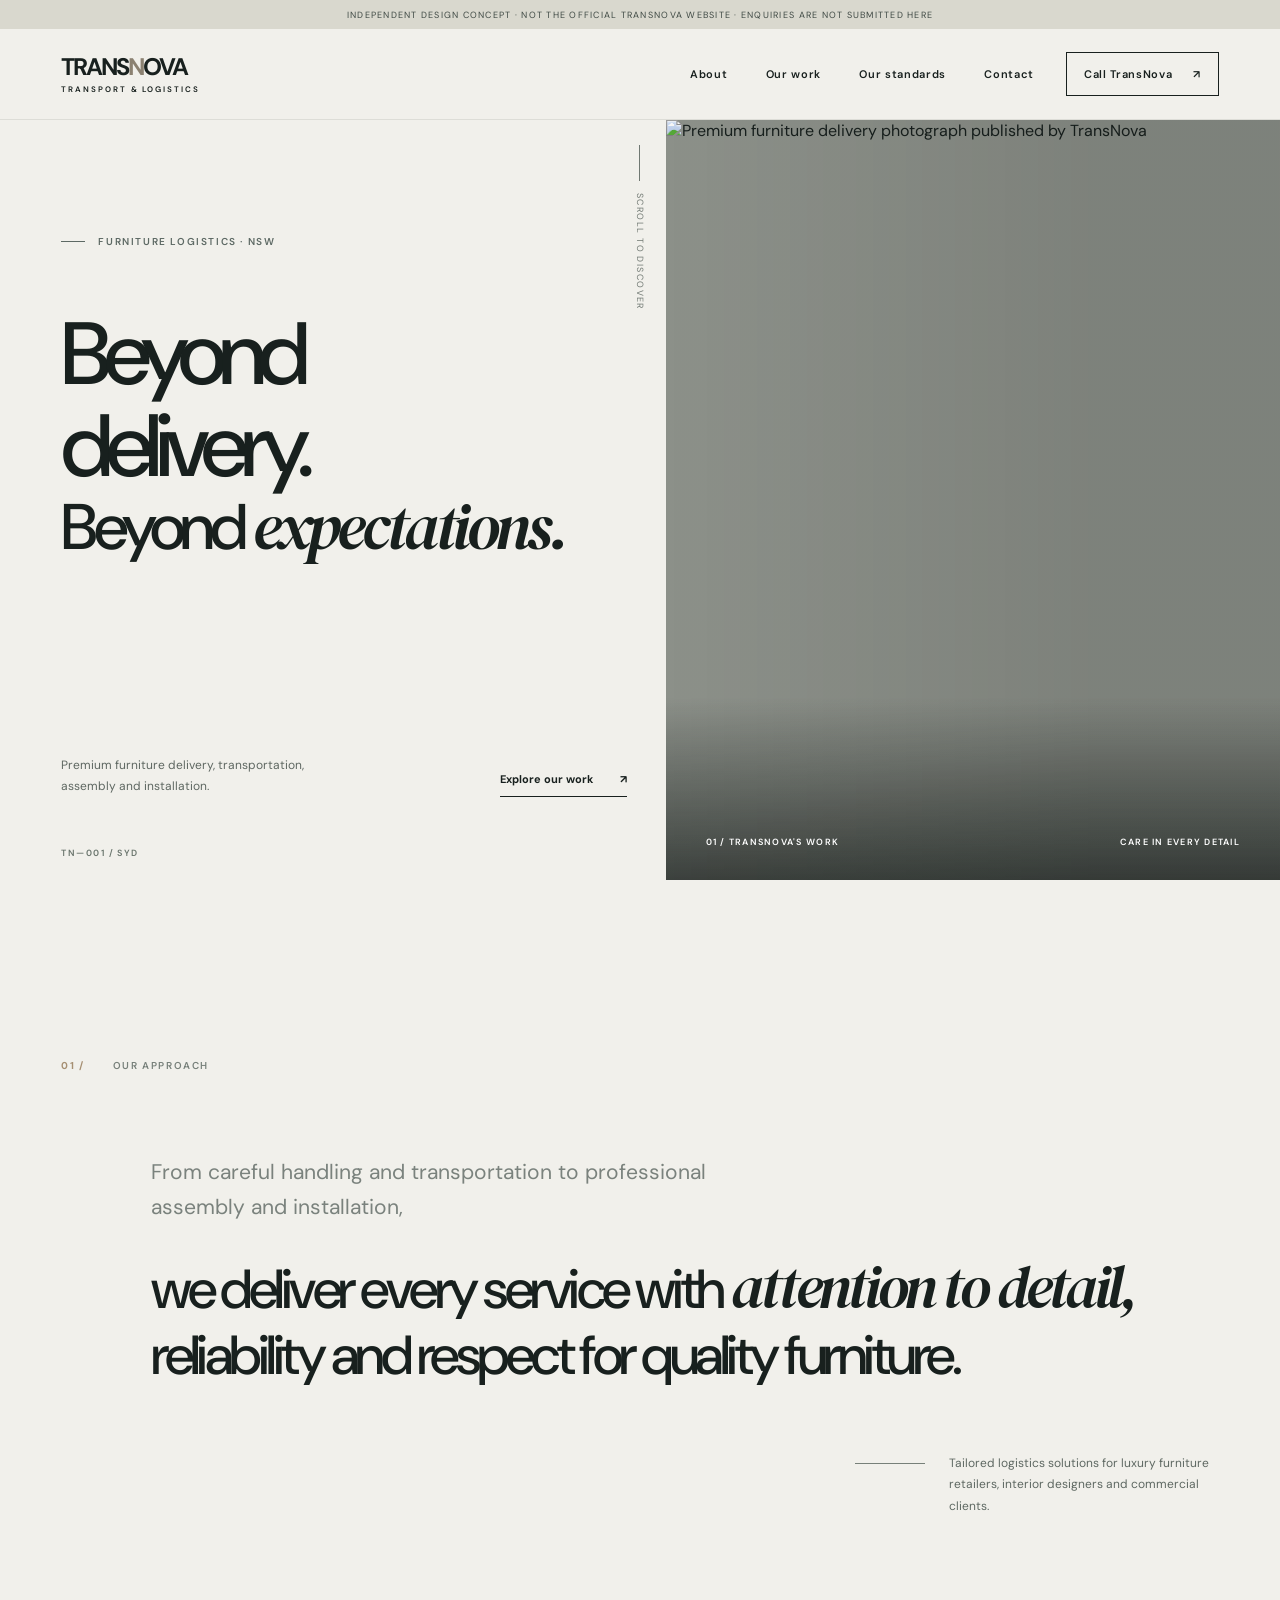
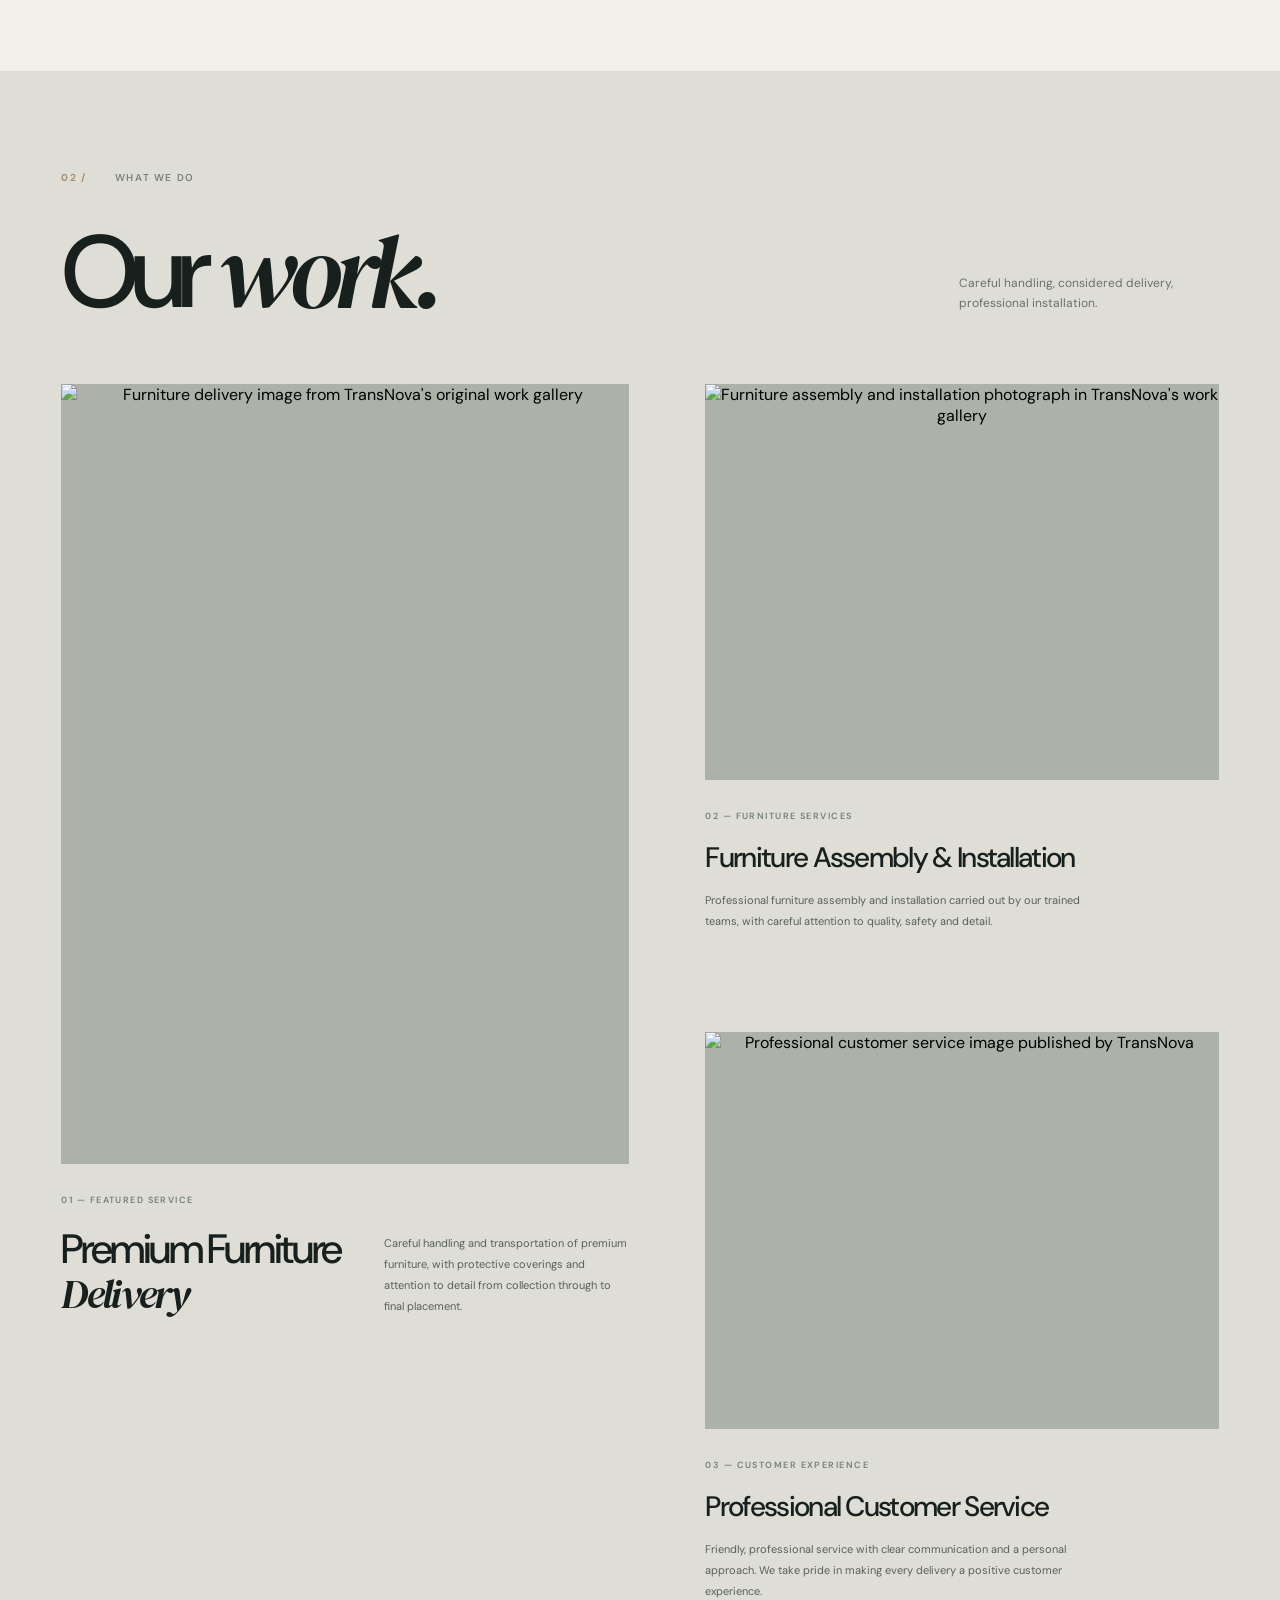
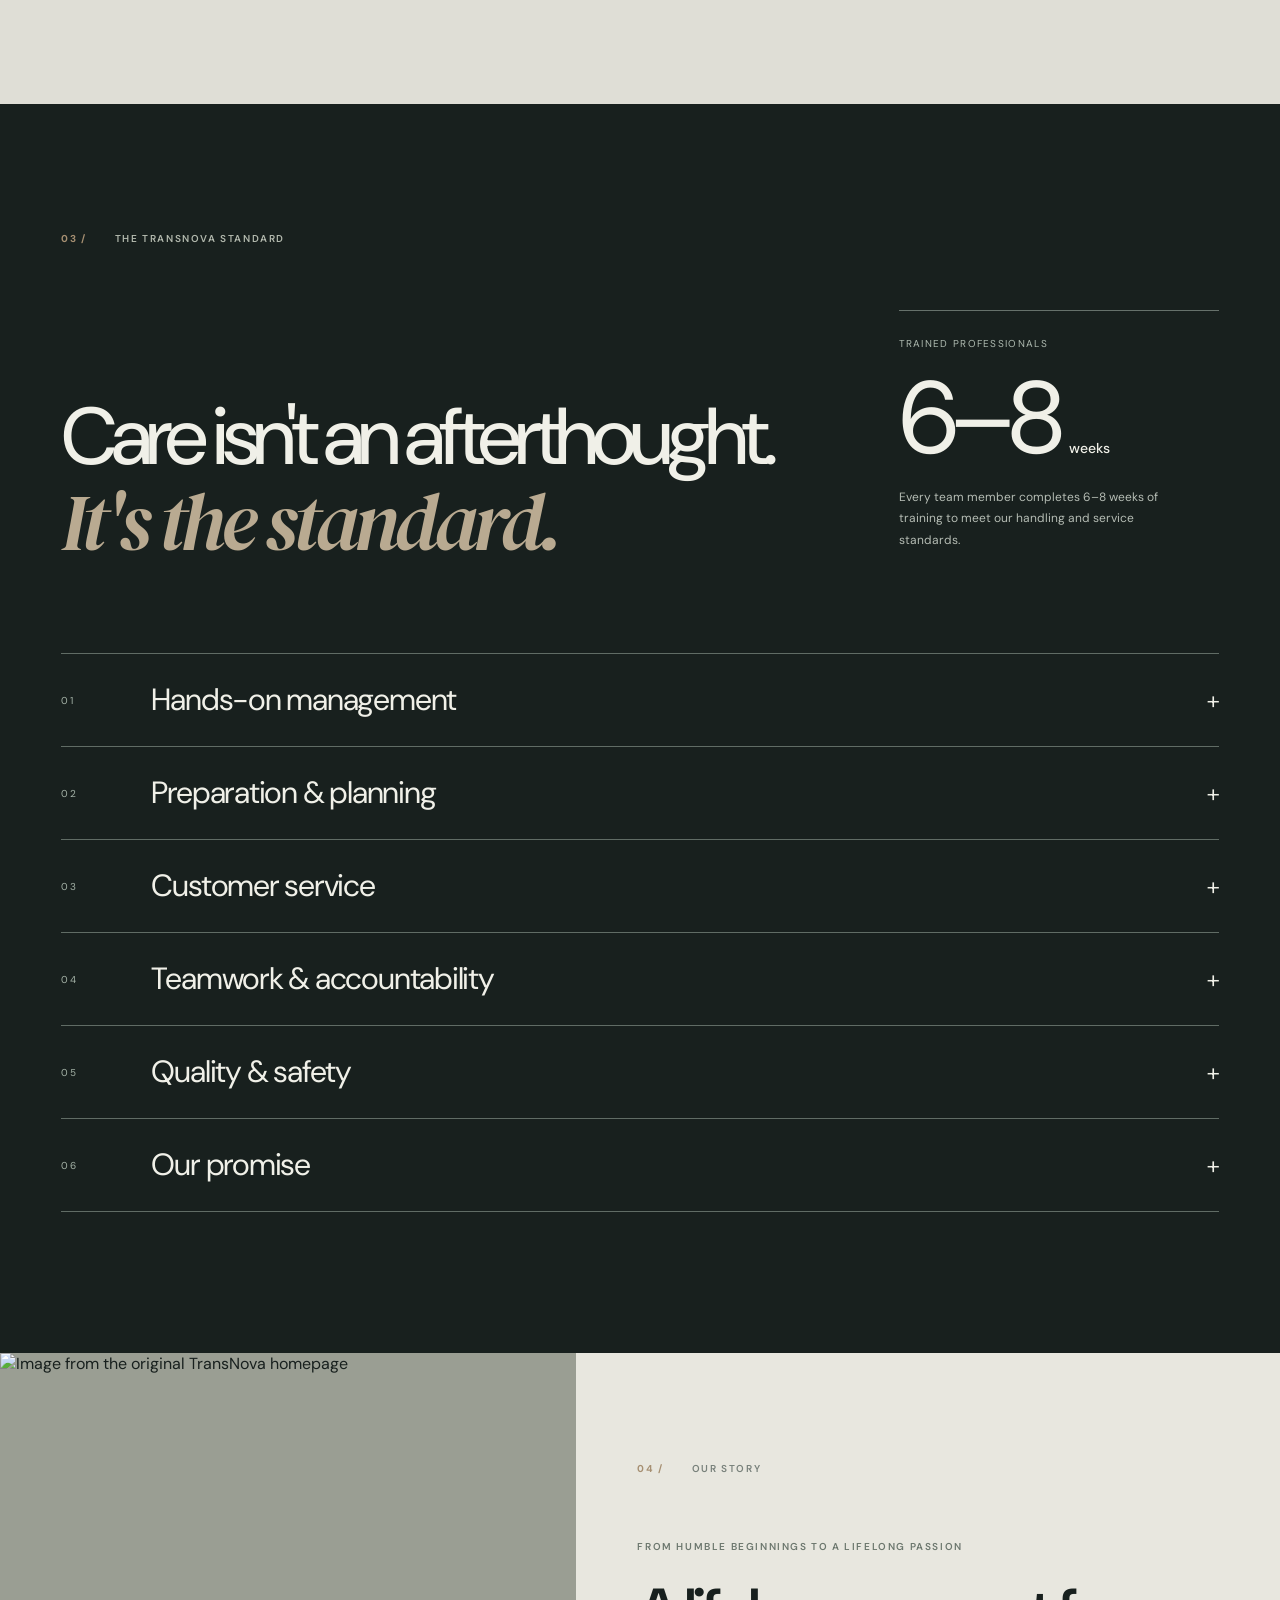
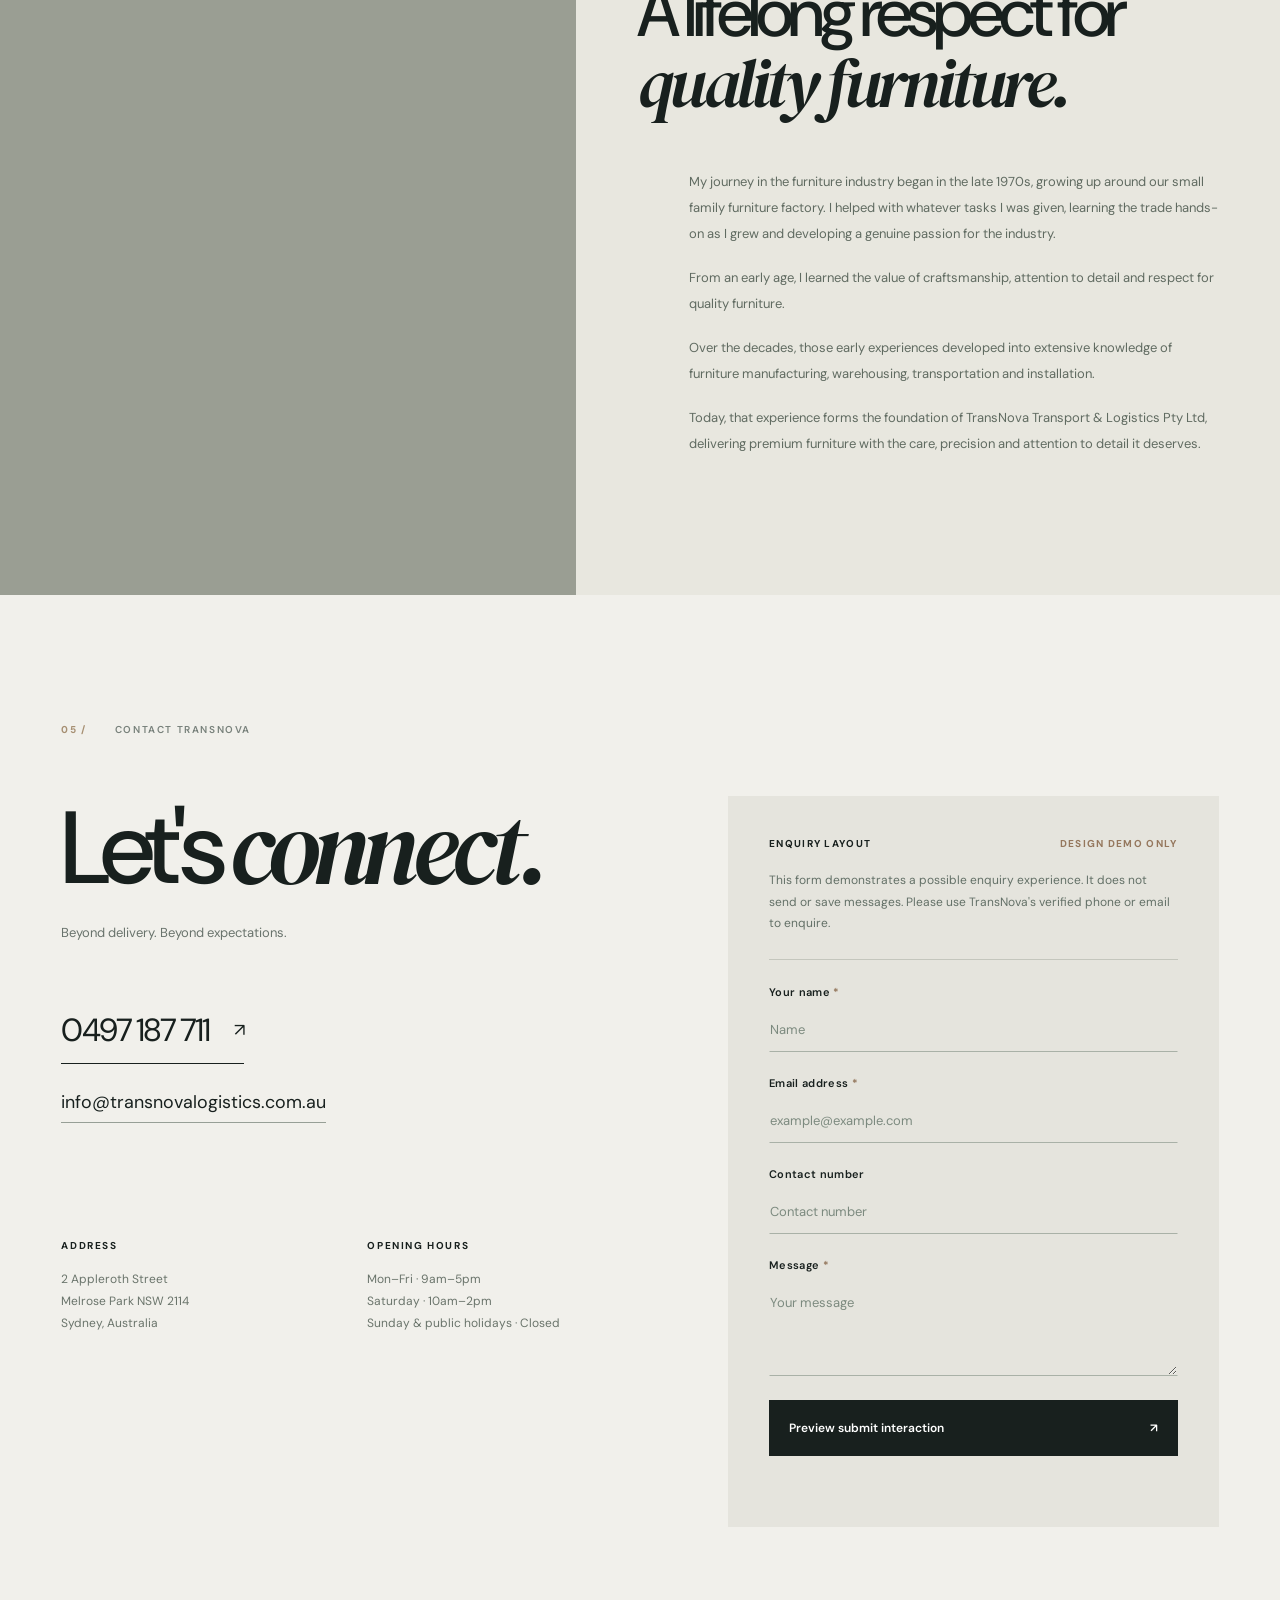
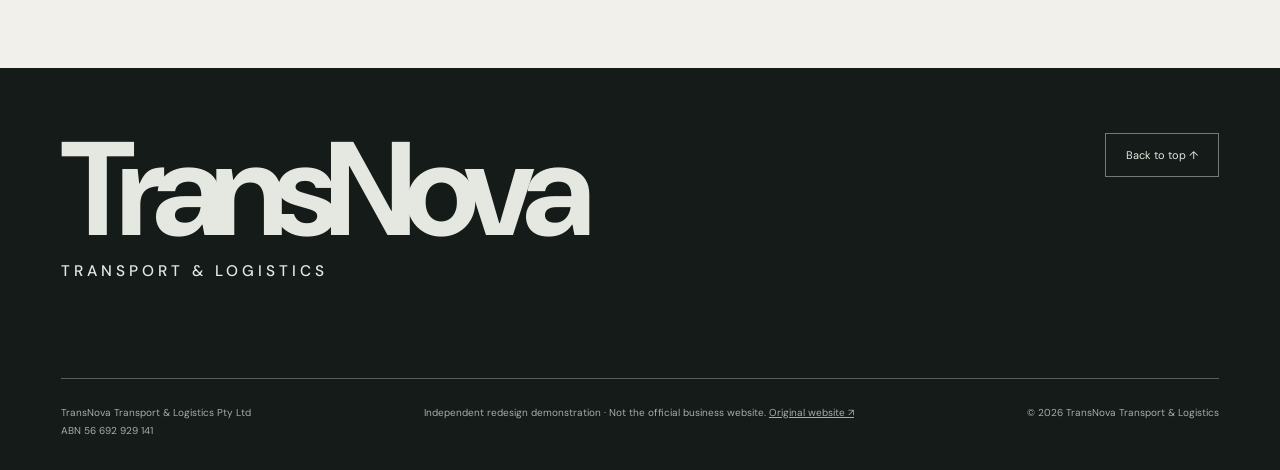
==== index.html @ b3e3de3c "Build editorial TransNova redesign demo with authentic content and accessible interactions" ====
<!doctype html>
<html lang="en-AU">
<head>
  <meta charset="utf-8" />
  <meta name="viewport" content="width=device-width, initial-scale=1" />
  <meta name="color-scheme" content="light" />
  <meta name="robots" content="noindex,nofollow,noarchive" />
  <meta name="description" content="TransNova Transport & Logistics — premium furniture delivery, transportation, assembly and installation in New South Wales. This is an unapproved design demonstration." />
  <title>TransNova Transport & Logistics — Design Demonstration</title>
  <link rel="preconnect" href="https://cloud.katana.nexigen.digital" crossorigin />
  <link rel="stylesheet" href="/styles.css" />
  <script src="/site.js" defer></script>
</head>
<body>
  <a class="skip-link" href="#main">Skip to content</a>
  <div class="demo-ribbon" aria-label="Design preview notification">Independent design concept · Not the official TransNova website · Enquiries are not submitted here</div>
  <header class="site-header" id="top">
    <div class="header-inner">
      <a class="wordmark" href="#top" aria-label="TransNova home"><span class="wordmark-top">TRANS<span class="wordmark-interlock">N</span>OVA</span><span class="wordmark-bottom">TRANSPORT &amp; LOGISTICS</span></a>
      <nav class="desktop-nav" aria-label="Main navigation"><a href="#about">About</a><a href="#work">Our work</a><a href="#standards">Our standards</a><a href="#contact">Contact</a></nav>
      <a class="header-contact" href="tel:+61497187711">Call TransNova <span aria-hidden="true">↗</span></a>
      <button class="menu-toggle" id="menu-toggle" type="button" aria-label="Open navigation" aria-controls="mobile-navigation" aria-expanded="false"><span></span><span></span></button>
    </div>
    <nav class="mobile-nav" id="mobile-navigation" aria-label="Mobile navigation" inert><a href="#about">About <span>01</span></a><a href="#work">Our work <span>02</span></a><a href="#standards">Our standards <span>03</span></a><a href="#contact">Contact <span>04</span></a><a href="tel:+61497187711">Call 0497 187 711 <span>↗</span></a></nav>
  </header>
  <main id="main">
    <section class="hero" aria-labelledby="hero-heading">
      <div class="hero-copy">
        <div class="eyebrow hero-kicker"><span class="eyebrow-line"></span> Furniture logistics · NSW</div>
        <h1 id="hero-heading"><span class="headline-line"><span>Beyond</span></span><span class="headline-line"><span>delivery.</span></span><span class="headline-line headline-last"><span>Beyond <em>expectations.</em></span></span></h1>
        <div class="hero-bottom"><p>Premium furniture delivery, transportation, assembly and installation.</p><a class="text-link" href="#work">Explore our work <span aria-hidden="true">↗</span></a></div>
        <span class="hero-serial" aria-hidden="true">TN—001 / SYD</span>
      </div>
      <div class="hero-visual">
        <div class="hero-visual-inner">
          <img class="hero-img" src="https://cloud.katana.nexigen.digital/katana/5ozBrS6MzncrUaGjnxJCVrTz92WWCTLftDbB06SR.webp" alt="Premium furniture delivery photograph published by TransNova" fetchpriority="high" />
          <div class="image-grain" aria-hidden="true"></div>
          <div class="hero-photo-label"><span>01 / TransNova's work</span><span>Care in every detail</span></div>
        </div>
      </div>
      <a href="#about" class="scroll-cue" aria-label="Scroll to introduction"><span class="scroll-cue-line"></span><span>Scroll to discover</span></a>
    </section>
    <section class="statement section-pad" id="about" aria-labelledby="statement-heading">
      <div class="section-caption reveal"><span class="section-number">01 /</span><span>Our approach</span></div>
      <div class="statement-inner"><p class="statement-lead reveal">From careful handling and transportation to professional assembly and installation,</p><h2 class="statement-heading reveal" id="statement-heading">we deliver every service with <em>attention to detail,</em> reliability and respect for quality furniture.</h2></div>
      <div class="statement-foot reveal"><span class="mini-rule"></span><p>Tailored logistics solutions for luxury furniture retailers, interior designers and commercial clients.</p></div>
    </section>
    <section class="work" id="work" aria-labelledby="work-heading">
      <div class="work-heading-wrap section-pad"><div class="section-caption reveal"><span class="section-number">02 /</span><span>What we do</span></div><div class="work-heading-row reveal"><h2 id="work-heading">Our <em>work.</em></h2><p>Careful handling, considered delivery, professional installation.</p></div></div>
      <div class="work-grid">
        <article class="work-feature reveal"><button type="button" class="gallery-open visual-button" data-gallery="0" aria-label="View original TransNova furniture delivery photograph"><img src="https://cloud.katana.nexigen.digital/katana/5ozBrS6MzncrUaGjnxJCVrTz92WWCTLftDbB06SR.webp" alt="Furniture delivery image from TransNova's original work gallery" loading="lazy" /><span class="image-action" aria-hidden="true">View image ↗</span></button><div class="work-description"><div><span class="work-index">01 — Featured service</span><h3>Premium Furniture <em>Delivery</em></h3></div><p>Careful handling and transportation of premium furniture, with protective coverings and attention to detail from collection through to final placement.</p></div></article>
        <article class="work-secondary reveal"><button type="button" class="gallery-open visual-button" data-gallery="1" aria-label="View original TransNova assembly and installation photograph"><img src="https://cloud.katana.nexigen.digital/katana/yAEGdFmosfU09n3DAdpWn50Ltx2opykpTCaUC0C4.webp" alt="Furniture assembly and installation photograph in TransNova's work gallery" loading="lazy" /><span class="image-action" aria-hidden="true">View image ↗</span></button><div class="work-description work-description-stack"><span class="work-index">02 — Furniture services</span><h3>Furniture Assembly &amp; Installation</h3><p>Professional furniture assembly and installation carried out by our trained teams, with careful attention to quality, safety and detail.</p></div></article>
        <article class="work-secondary work-third reveal"><button type="button" class="gallery-open visual-button" data-gallery="2" aria-label="View original TransNova customer service photograph"><img src="https://cloud.katana.nexigen.digital/katana/JQg28pZeGNDFLDLYv9MEeSbDZdweSjNAb6UIrB1z.webp" alt="Professional customer service image published by TransNova" loading="lazy" /><span class="image-action" aria-hidden="true">View image ↗</span></button><div class="work-description work-description-stack"><span class="work-index">03 — Customer experience</span><h3>Professional Customer Service</h3><p>Friendly, professional service with clear communication and a personal approach. We take pride in making every delivery a positive customer experience.</p></div></article>
      </div>
    </section>
    <section class="standards section-pad" id="standards" aria-labelledby="standards-heading"><div class="section-caption reveal"><span class="section-number">03 /</span><span>The TransNova standard</span></div><div class="standards-intro"><h2 class="reveal" id="standards-heading">Care isn't an afterthought. <em>It's the standard.</em></h2><div class="standards-aside reveal"><span>TRAINED PROFESSIONALS</span><strong>6–8<span>weeks</span></strong><p>Every team member completes 6–8 weeks of training to meet our handling and service standards.</p></div></div><div class="standards-list" aria-label="Original TransNova service commitments">
      <details class="standard-item reveal"><summary><span class="standard-count">01</span><span>Hands-on management</span><span class="standard-plus" aria-hidden="true">+</span></summary><p>Our Fleet Manager works alongside different delivery teams three days a week, monitoring performance and maintaining service quality.</p></details>
      <details class="standard-item reveal"><summary><span class="standard-count">02</span><span>Preparation &amp; planning</span><span class="standard-plus" aria-hidden="true">+</span></summary><p>We assess access, identify potential challenges and plan deliveries carefully to protect furniture and property.</p></details>
      <details class="standard-item reveal"><summary><span class="standard-count">03</span><span>Customer service</span><span class="standard-plus" aria-hidden="true">+</span></summary><p>We believe in clear communication, friendly service and treating every customer with respect.</p></details>
      <details class="standard-item reveal"><summary><span class="standard-count">04</span><span>Teamwork &amp; accountability</span><span class="standard-plus" aria-hidden="true">+</span></summary><p>Every team has an experienced leader responsible for communication, coordination and professional conduct.</p></details>
      <details class="standard-item reveal"><summary><span class="standard-count">05</span><span>Quality &amp; safety</span><span class="standard-plus" aria-hidden="true">+</span></summary><p>We maintain high standards of presentation, punctuality, safe handling and responsibility.</p></details>
      <details class="standard-item reveal"><summary><span class="standard-count">06</span><span>Our promise</span><span class="standard-plus" aria-hidden="true">+</span></summary><p>Every delivery represents the TransNova name. We never compromise on care, safety or quality.</p></details>
    </div></section>
    <section class="story" aria-labelledby="story-heading"><div class="story-visual"><img src="https://cloud.katana.nexigen.digital/katana/0hkbviVE2RfhrzEa8fZG4wNzQvp5ouNnojDkijZL.webp" alt="Image from the original TransNova homepage" loading="lazy" /></div><div class="story-content section-pad"><div class="section-caption reveal"><span class="section-number">04 /</span><span>Our story</span></div><p class="story-overline reveal">From humble beginnings to a lifelong passion</p><h2 class="reveal" id="story-heading">A lifelong respect for <em>quality furniture.</em></h2><div class="story-text reveal"><p>My journey in the furniture industry began in the late 1970s, growing up around our small family furniture factory. I helped with whatever tasks I was given, learning the trade hands-on as I grew and developing a genuine passion for the industry.</p><p>From an early age, I learned the value of craftsmanship, attention to detail and respect for quality furniture.</p><p>Over the decades, those early experiences developed into extensive knowledge of furniture manufacturing, warehousing, transportation and installation.</p><p>Today, that experience forms the foundation of TransNova Transport &amp; Logistics Pty Ltd, delivering premium furniture with the care, precision and attention to detail it deserves.</p></div></div></section>
    <section class="contact section-pad" id="contact" aria-labelledby="contact-heading"><div class="section-caption reveal"><span class="section-number">05 /</span><span>Contact TransNova</span></div><div class="contact-layout"><div class="contact-info"><h2 class="reveal" id="contact-heading">Let's <em>connect.</em></h2><p class="contact-summary reveal">Beyond delivery. Beyond expectations.</p><a class="big-contact reveal" href="tel:+61497187711">0497 187 711 <span aria-hidden="true">↗</span></a><a class="mail-contact reveal" href="mailto:info@transnovalogistics.com.au">info@transnovalogistics.com.au</a><div class="contact-meta reveal"><div><h3>Address</h3><p>2 Appleroth Street<br />Melrose Park NSW 2114<br />Sydney, Australia</p></div><div><h3>Opening hours</h3><p>Mon–Fri · 9am–5pm<br />Saturday · 10am–2pm<br />Sunday &amp; public holidays · Closed</p></div></div></div><div class="contact-form-wrap reveal"><div class="form-head"><span>Enquiry layout</span><span>Design demo only</span></div><p class="form-intro">This form demonstrates a possible enquiry experience. It does not send or save messages. Please use TransNova's verified phone or email to enquire.</p><form id="demo-form" novalidate><label for="name">Your name <span>*</span></label><input id="name" name="name" placeholder="Name" autocomplete="name" required minlength="2" /><label for="email">Email address <span>*</span></label><input id="email" name="email" type="email" placeholder="example@example.com" autocomplete="email" required /><label for="phone">Contact number</label><input id="phone" name="phone" type="tel" placeholder="Contact number" autocomplete="tel" /><label for="message">Message <span>*</span></label><textarea id="message" name="message" rows="4" placeholder="Your message" required></textarea><button class="form-submit" type="submit">Preview submit interaction <span aria-hidden="true">↗</span></button><p class="form-feedback" id="form-feedback" role="status" aria-live="polite"></p></form></div></div></section>
  </main>
  <footer class="footer"><div class="footer-top"><a href="#top" class="footer-brand">TransNova<span>Transport &amp; Logistics</span></a><a class="back-top" href="#top">Back to top ↑</a></div><div class="footer-bottom"><p>TransNova Transport &amp; Logistics Pty Ltd<br />ABN 56 692 929 141</p><p>Independent redesign demonstration · Not the official business website. <a href="https://transnovalogistics.com.au/" target="_blank" rel="noreferrer">Original website ↗</a></p><p>© 2026 TransNova Transport &amp; Logistics</p></div></footer>
  <div class="lightbox" id="lightbox" role="dialog" aria-modal="true" aria-label="TransNova original work photographs" aria-hidden="true" hidden><div class="lightbox-bar"><span class="lightbox-brand">TRANSNOVA / OUR WORK</span><span class="lightbox-count" id="lightbox-count">01 / 03</span><button class="lightbox-close" id="lightbox-close" type="button" aria-label="Close gallery">Close <span aria-hidden="true">×</span></button></div><div class="lightbox-view"><button class="lightbox-arrow" id="lightbox-prev" type="button" aria-label="Previous photo">←</button><figure><img id="lightbox-img" alt="" /><figcaption id="lightbox-caption"></figcaption></figure><button class="lightbox-arrow" id="lightbox-next" type="button" aria-label="Next photo">→</button></div></div>
</body>
</html>
---- styles.css ----
@import url('https://fonts.googleapis.com/css2?family=DM+Sans:wght@400;450;500;600;700&family=DM+Serif+Display:ital@0;1&display=swap');
:root{--paper:#f1f0eb;--white:#f9f8f3;--ink:#18201e;--ink-2:#26312d;--gray:#65716c;--muted:#9ca59e;--line:#cfcec6;--accent:#a68f72;--display:'DM Sans',Arial,sans-serif;--serif:'DM Serif Display',Georgia,serif;--site-pad:clamp(24px,4.8vw,90px)}
*{box-sizing:border-box}html{scroll-behavior:smooth;scroll-padding-top:96px}body{margin:0;background:var(--paper);color:var(--ink);font-family:var(--display);-webkit-font-smoothing:antialiased}body.menu-open,body.lightbox-open{overflow:hidden}button,input,textarea{font:inherit}button{cursor:pointer}a{color:inherit;text-decoration:none}img{max-width:100%;display:block}::selection{background:var(--accent);color:#fff}*:focus-visible{outline:2px solid #a46e2f;outline-offset:4px}.skip-link{position:fixed;left:12px;top:-50px;z-index:200;background:#fff;padding:12px 18px}.skip-link:focus{top:12px}.demo-ribbon{min-height:29px;background:#d9d8ce;color:#3f4944;display:flex;align-items:center;justify-content:center;text-align:center;font-size:9px;text-transform:uppercase;letter-spacing:.14em;padding:7px 14px}.site-header{position:sticky;top:0;z-index:90;background:rgba(241,240,235,.96);backdrop-filter:blur(16px);border-bottom:1px solid rgba(45,49,44,.1)}.header-inner{height:90px;padding:0 var(--site-pad);display:flex;align-items:center;justify-content:space-between;gap:32px}.wordmark{flex-shrink:0;display:flex;flex-direction:column;line-height:1}.wordmark-top{font-size:24px;font-weight:700;letter-spacing:-.085em;line-height:1}.wordmark-interlock{color:#8b8171}.wordmark-bottom{font-size:8px;font-weight:600;letter-spacing:.24em;margin-top:6px}.desktop-nav{display:flex;align-items:center;gap:clamp(23px,3vw,54px);margin-left:auto}.desktop-nav a,.header-contact{font-size:11px;letter-spacing:.06em;font-weight:600;position:relative}.desktop-nav a::after{content:'';display:block;height:1px;background:currentColor;position:absolute;left:0;right:100%;bottom:-7px;transition:right .3s ease}.desktop-nav a:hover::after,.desktop-nav a:focus-visible::after{right:0}.header-contact{padding:14px 17px;border:1px solid var(--ink);white-space:nowrap;transition:background .25s,color .25s}.header-contact span{margin-left:17px}.header-contact:hover{background:var(--ink);color:var(--white)}.menu-toggle{display:none;width:42px;height:42px;background:transparent;border:0;position:relative}.menu-toggle span{display:block;width:25px;height:1px;background:var(--ink);position:absolute;left:8px;top:17px;transition:transform .25s,top .25s}.menu-toggle span:last-child{top:25px}.menu-open .menu-toggle span:first-child{top:21px;transform:rotate(45deg)}.menu-open .menu-toggle span:last-child{top:21px;transform:rotate(-45deg)}.mobile-nav{display:none}.section-pad{padding-left:var(--site-pad);padding-right:var(--site-pad)}.eyebrow,.section-caption,.work-index,.hero-serial,.story-overline{font-size:10px;font-weight:600;text-transform:uppercase;letter-spacing:.16em}.hero{min-height:min(760px,calc(100svh - 119px));display:grid;grid-template-columns:52% 48%;position:relative;overflow:hidden}.hero-copy{padding:clamp(80px,9vw,147px) 3vw 83px var(--site-pad);display:flex;flex-direction:column;position:relative;z-index:2}.hero-kicker{display:flex;align-items:center;gap:13px;color:#5d6964;animation:fade-up .8s .1s both}.eyebrow-line{width:24px;height:1px;background:currentColor}.hero h1{font-weight:500;letter-spacing:-.086em;font-size:clamp(55px,6.9vw,130px);line-height:.96;margin:clamp(50px,5vw,85px) -14vw 0 0;position:relative;z-index:4}.headline-line{display:block;overflow:hidden;padding-right:.1em;padding-bottom:.08em}.headline-line>span{display:block;transform:translateY(112%);animation:headline-rise 1.05s cubic-bezier(.15,.75,.21,1) both}.headline-line:nth-child(2)>span{animation-delay:.12s}.headline-line:nth-child(3)>span{animation-delay:.25s}.headline-last{font-size:.73em;letter-spacing:-.07em}.hero h1 em,.statement-heading em,.work h2 em,.work h3 em,.standards h2 em,.story h2 em,.contact h2 em{font-family:var(--serif);font-weight:400;letter-spacing:-.065em}.hero-bottom{margin-top:auto;display:flex;gap:25px;align-items:flex-end;justify-content:space-between;max-width:620px;animation:fade-up .8s .75s both}.hero-bottom p{max-width:250px;font-size:12px;line-height:1.75;color:#5e6761;margin:0}.text-link{font-size:11px;font-weight:700;white-space:nowrap;padding-bottom:10px;border-bottom:1px solid var(--ink);transition:padding .25s}.text-link:hover{padding-right:8px}.text-link span{margin-left:24px}.hero-serial{position:absolute;bottom:21px;color:#69746c;font-size:9px}.hero-visual{min-height:600px;overflow:hidden;background:#91958e;animation:visual-open 1.3s cubic-bezier(.18,.77,.2,1) both}.hero-visual-inner{width:100%;height:100%;position:relative;overflow:hidden}.hero-img{height:100%;width:100%;object-fit:cover;object-position:center;animation:visual-scale 2s cubic-bezier(.16,.8,.22,1) both}.image-grain{pointer-events:none;position:absolute;inset:0;background:linear-gradient(90deg,rgba(22,30,26,.04),rgba(7,12,9,.14) 70%),linear-gradient(0deg,rgba(13,19,17,.64),transparent 24%)}.hero-photo-label{position:absolute;bottom:32px;left:40px;right:40px;display:flex;justify-content:space-between;color:white;gap:20px;font-size:9px;letter-spacing:.14em;text-transform:uppercase;font-weight:600}.scroll-cue{position:absolute;right:calc(48% + 20px);top:25px;display:flex;align-items:center;gap:12px;writing-mode:vertical-rl;font-size:9px;letter-spacing:.16em;text-transform:uppercase;color:#707872}.scroll-cue-line{height:36px;width:1px;background:currentColor}.section-caption{display:flex;align-items:center;gap:28px;color:#78817b}.section-number{color:var(--accent);font-weight:700}.statement{padding-top:clamp(100px,14vw,220px);padding-bottom:clamp(100px,12vw,180px);background:var(--paper)}.statement-inner{margin:clamp(50px,6.5vw,110px) 0 0 clamp(15px,7vw,120px)}.statement-lead{font-size:clamp(14px,1.65vw,25px);line-height:1.65;color:#7a827d;max-width:570px;margin-bottom:27px}.statement-heading{font-size:clamp(32px,4.3vw,75px);line-height:1.18;font-weight:500;letter-spacing:-.064em;max-width:1120px;margin:0}.statement-heading em{font-size:1.09em}.statement-foot{display:flex;justify-content:flex-end;align-items:flex-start;gap:24px;margin-top:65px}.statement-foot .mini-rule{height:1px;width:70px;background:#778079;margin-top:10px}.statement-foot p{max-width:270px;font-size:12px;line-height:1.8;color:#5e6862;margin:0}.work{background:#dfded6;padding-bottom:clamp(75px,8vw,140px)}.work-heading-wrap{padding-top:100px;padding-bottom:60px}.work-heading-row{display:flex;justify-content:space-between;align-items:end;gap:25px;margin-top:36px}.work-heading-row h2{font-size:clamp(58px,8vw,140px);line-height:1;letter-spacing:-.08em;font-weight:500;margin:0}.work-heading-row p{max-width:260px;font-size:12px;line-height:1.7;color:#687169;margin:0 0 10px}.work-grid{display:grid;grid-template-columns:1.05fr .95fr;column-gap:clamp(25px,6vw,110px);row-gap:100px;padding:0 var(--site-pad)}.work-feature{grid-row:span 2}.visual-button{position:relative;border:0;background:#adb2a8;display:block;padding:0;overflow:hidden;width:100%;isolation:isolate}.visual-button img{width:100%;height:100%;object-fit:cover;transition:transform .9s cubic-bezier(.2,.75,.25,1),filter .4s}.visual-button:hover img{transform:scale(1.055);filter:brightness(.89)}.work-feature .visual-button{height:min(73vw,780px)}.work-secondary .visual-button{height:clamp(250px,31vw,450px)}.image-action{position:absolute;bottom:22px;right:22px;background:rgba(248,247,241,.96);font-size:10px;padding:12px 14px;letter-spacing:.08em;transform:translateY(9px);opacity:0;transition:opacity .3s,transform .3s}.visual-button:hover .image-action,.visual-button:focus-visible .image-action{opacity:1;transform:none}.work-description{display:flex;gap:22px;justify-content:space-between;align-items:flex-end;margin-top:23px}.work-description h3{font-size:clamp(26px,3.2vw,52px);line-height:1.1;letter-spacing:-.06em;font-weight:500;margin:19px 0 0;max-width:430px}.work-description p{max-width:245px;font-size:11px;line-height:1.9;color:#56605a;margin:0}.work-description-stack{display:block}.work-description-stack h3{font-size:clamp(25px,2.2vw,38px);max-width:500px}.work-description-stack p{margin:16px 0 0;max-width:400px}.work-index{color:#758078;font-size:9px}.work-third{align-self:start}.standards{background:var(--ink);color:#f0f0e8;padding-top:clamp(96px,10vw,160px);padding-bottom:clamp(100px,11vw,190px)}.standards .section-caption{color:#b2b8ad}.standards-intro{display:grid;grid-template-columns:1fr 320px;gap:8vw;align-items:end;margin:65px 0 90px}.standards h2{max-width:900px;font-size:clamp(47px,6.3vw,108px);font-weight:450;letter-spacing:-.075em;line-height:1.04;margin:0}.standards h2 em{color:#b9aa91}.standards-aside{border-top:1px solid #66716b;padding-top:20px}.standards-aside>span{font-size:10px;letter-spacing:.13em;color:#afbbb1}.standards-aside strong{display:block;font-size:clamp(75px,8vw,125px);font-weight:400;letter-spacing:-.09em;line-height:1.1;margin:10px 0 5px}.standards-aside strong span{font-size:14px;letter-spacing:0;font-weight:500;margin-left:13px}.standards-aside p{font-size:12px;line-height:1.8;color:#b5bcb4;max-width:260px}.standards-list{border-top:1px solid #606c65}.standard-item{border-bottom:1px solid #606c65}.standard-item summary{list-style:none;display:grid;grid-template-columns:75px 1fr 40px;align-items:center;gap:15px;padding:26px 0;font-size:clamp(18px,2.4vw,37px);letter-spacing:-.04em;cursor:pointer;transition:color .25s}.standard-item summary::-webkit-details-marker{display:none}.standard-item summary:hover{color:#c6b79f}.standard-count{font-size:10px;letter-spacing:.15em;color:#a5b3a8}.standard-plus{font-weight:300;font-size:25px;justify-self:end;transition:transform .25s}.standard-item[open] .standard-plus{transform:rotate(45deg)}.standard-item>p{margin:0 0 28px 90px;max-width:550px;font-size:13px;line-height:1.85;color:#b9c1b8}.story{display:grid;grid-template-columns:45% 55%;min-height:770px;background:#e8e7df}.story-visual{min-height:740px;background:#9a9e93;overflow:hidden}.story-visual img{height:100%;width:100%;object-fit:cover}.story-content{padding-top:clamp(85px,8.5vw,150px);padding-bottom:120px}.story-overline{margin:65px 0 25px;color:#6c776e}.story h2{font-size:clamp(46px,5.3vw,93px);letter-spacing:-.075em;font-weight:500;line-height:1.04;margin:0 0 50px;max-width:750px}.story-text{margin-left:clamp(0px,4vw,65px);max-width:550px}.story-text p{font-size:13px;color:#606b61;line-height:2;margin:0 0 18px}.contact{padding-top:clamp(90px,10vw,160px);padding-bottom:clamp(110px,11vw,180px)}.contact-layout{display:grid;grid-template-columns:1fr .85fr;gap:clamp(48px,7vw,140px);margin-top:60px}.contact h2{font-size:clamp(60px,8vw,142px);font-weight:500;letter-spacing:-.085em;line-height:1;margin:0}.contact-summary{margin:25px 0 68px;color:#69736c;font-size:13px}.big-contact{display:flex;width:max-content;gap:25px;align-items:center;border-bottom:1px solid var(--ink);font-size:clamp(22px,2.5vw,42px);letter-spacing:-.06em;padding-bottom:12px}.big-contact span{font-size:18px}.mail-contact{display:block;width:max-content;font-size:clamp(12px,1.4vw,21px);border-bottom:1px solid #979f96;padding-bottom:8px;margin-top:26px}.contact-meta{display:grid;grid-template-columns:1fr 1fr;gap:35px;margin-top:clamp(65px,9vw,135px)}.contact-meta h3{font-size:10px;letter-spacing:.16em;text-transform:uppercase;margin:0 0 16px}.contact-meta p{font-size:12px;line-height:1.85;color:#6a746b;margin:0}.contact-form-wrap{align-self:start;background:#e5e4dd;padding:clamp(24px,3.2vw,55px)}.form-head{display:flex;justify-content:space-between;gap:15px;font-weight:700;letter-spacing:.13em;text-transform:uppercase;font-size:10px}.form-head span:last-child{color:#95775d}.form-intro{font-size:12px;line-height:1.8;color:#637067;border-bottom:1px solid #c4c6bd;padding-bottom:24px;margin:20px 0 25px}.contact form{display:flex;flex-direction:column}.contact form label{font-size:11px;letter-spacing:.03em;margin:0 0 8px;font-weight:600}.contact form label span{color:#8e6f53}.contact form input,.contact form textarea{border:1px solid transparent;border-bottom:1px solid #a9b1a7;background:transparent;outline:0;padding:13px 0;margin-bottom:24px;border-radius:0;color:var(--ink);font-size:13px;width:100%}.contact form input:focus,.contact form textarea:focus{border-color:transparent;border-bottom-color:var(--ink);box-shadow:0 2px 0 -1px var(--ink)}.contact form [aria-invalid=true]{border-bottom-color:#b44343}.contact form textarea{resize:vertical;min-height:90px}.contact form input::placeholder,.contact form textarea::placeholder{color:#7c8a7f}.form-submit{padding:19px;background:var(--ink);color:#fff;border:1px solid var(--ink);display:flex;align-items:center;justify-content:space-between;font-size:12px;font-weight:600;transition:background .25s,color .25s}.form-submit:hover{background:transparent;color:var(--ink)}.form-feedback{font-size:12px;line-height:1.5;margin:12px 0 0;color:#4d5b51;min-height:18px}.footer{background:#151b18;color:#e5e8e0;padding:65px var(--site-pad) 30px}.footer-top{display:flex;justify-content:space-between;align-items:start;padding-bottom:100px}.footer-brand{font-size:clamp(49px,10.4vw,190px);line-height:.85;letter-spacing:-.095em;font-weight:700}.footer-brand span{display:block;font-size:clamp(11px,1.2vw,17px);text-transform:uppercase;letter-spacing:.26em;margin-top:19px;font-weight:500}.back-top{font-size:11px;border:1px solid #707b72;padding:14px 20px;white-space:nowrap}.footer-bottom{border-top:1px solid #566158;padding-top:25px;display:flex;justify-content:space-between;gap:30px}.footer-bottom p{color:#a4b0a6;font-size:10px;line-height:1.8;margin:0}.footer-bottom a{text-decoration:underline}.lightbox[hidden]{display:none}.lightbox{position:fixed;inset:0;z-index:120;background:#131815;color:#fff;display:flex;flex-direction:column;padding:22px clamp(20px,4vw,55px)}.lightbox-bar{display:flex;justify-content:space-between;align-items:center;gap:20px;font-size:11px;letter-spacing:.12em}.lightbox-close{border:1px solid #91978e;background:transparent;color:#fff;padding:9px 14px}.lightbox-close span{font-size:20px;margin-left:13px}.lightbox-view{flex:1;display:grid;grid-template-columns:60px 1fr 60px;gap:10px;align-items:center;min-height:0}.lightbox-view figure{margin:0;min-height:0;display:flex;flex-direction:column;align-items:center;gap:16px}.lightbox-view img{max-height:calc(100dvh - 170px);max-width:100%;object-fit:contain}.lightbox-view figcaption{text-align:center;font-size:12px;color:#c7ccc5}.lightbox-arrow{color:#fff;background:transparent;border:1px solid #778178;width:44px;height:44px;justify-self:center;transition:background .2s}.lightbox-arrow:hover{background:#414b43}@keyframes headline-rise{to{transform:translateY(0)}}@keyframes fade-up{from{opacity:0;transform:translateY(16px)}to{opacity:1;transform:none}}@keyframes visual-open{from{clip-path:inset(0 0 100% 0)}to{clip-path:inset(0)}}@keyframes visual-scale{from{transform:scale(1.13)}to{transform:scale(1)}}.reveal{opacity:1;transform:none;transition:opacity .9s cubic-bezier(.18,.7,.2,1),transform .9s cubic-bezier(.18,.7,.2,1)}.has-motion .reveal{opacity:0;transform:translateY(34px)}.has-motion .reveal.is-visible{opacity:1;transform:none}
@media(max-width:1150px){.desktop-nav{gap:20px}.hero{grid-template-columns:56% 44%}.hero h1{font-size:clamp(56px,6.8vw,85px)}.scroll-cue{right:calc(44% + 20px)}.standards-intro{grid-template-columns:1fr 250px}.hero-photo-label{left:25px;right:25px}}@media(max-width:850px){.header-inner{height:72px}.desktop-nav,.header-contact{display:none}.menu-toggle{display:block}.mobile-nav{position:absolute;top:100%;left:0;right:0;height:calc(100dvh - 72px);background:var(--paper);padding:40px var(--site-pad);display:flex;flex-direction:column;gap:0;visibility:hidden;opacity:0;transform:translateY(-12px);pointer-events:none;transition:opacity .27s,transform .27s,visibility .27s}.menu-open .mobile-nav{opacity:1;visibility:visible;transform:none;pointer-events:auto}.mobile-nav a{border-bottom:1px solid var(--line);padding:20px 0;display:flex;justify-content:space-between;font-size:clamp(30px,7vw,54px);letter-spacing:-.065em}.mobile-nav a span{font-size:12px;letter-spacing:0}.hero{min-height:auto;grid-template-columns:1fr}.hero-copy{min-height:570px;padding-top:70px;padding-bottom:70px}.hero h1{font-size:clamp(54px,11vw,100px);margin:70px 0 85px}.headline-last{font-size:.72em}.hero-visual{min-height:550px;height:65vw}.scroll-cue{display:none}.hero-serial{bottom:18px}.statement-inner{margin-left:0}.work-grid{gap:60px}.work-feature .visual-button{height:66vw}.standards-intro{grid-template-columns:1fr}.standards-aside{max-width:370px}.story{grid-template-columns:1fr}.story-visual{height:65vw;min-height:430px}.story-content{padding-bottom:100px}.contact-layout{grid-template-columns:1fr;gap:60px}.contact-meta{margin-top:55px}}@media(max-width:620px){:root{--site-pad:23px}.demo-ribbon{font-size:8px;letter-spacing:.06em}.header-inner{height:68px}.mobile-nav{height:calc(100dvh - 68px)}.wordmark-top{font-size:23px}.hero-copy{padding:52px 23px 46px;min-height:490px}.hero-kicker{font-size:9px}.hero h1{font-size:clamp(50px,12.25vw,76px);line-height:1.04;margin:61px 0 50px}.headline-last{font-size:.67em;letter-spacing:-.067em}.hero-bottom{gap:20px}.hero-bottom p{font-size:11px;max-width:205px}.text-link{font-size:10px}.text-link span{margin-left:8px}.hero-visual{min-height:360px;height:110vw}.hero-photo-label{bottom:22px;left:22px;right:22px;flex-direction:column;gap:7px}.statement{padding-top:90px;padding-bottom:95px}.statement-inner{margin-top:45px}.statement-lead{font-size:13px}.statement-heading{font-size:clamp(34px,8.7vw,53px)}.statement-foot{margin-top:45px}.work-heading-wrap{padding-top:90px;padding-bottom:36px}.work-heading-row{display:block}.work-heading-row h2{font-size:75px}.work-heading-row p{margin-top:20px}.work-grid{display:flex;flex-direction:column;gap:58px}.work-feature .visual-button,.work-secondary .visual-button{height:103vw}.work-description{display:block}.work-description h3{font-size:35px}.work-description p{margin-top:16px;max-width:440px}.image-action{opacity:1;transform:none}.standards{padding-top:96px;padding-bottom:100px}.standards-intro{margin:46px 0 56px}.standards h2{font-size:clamp(47px,10vw,67px)}.standards-aside{margin-top:20px}.standard-item summary{grid-template-columns:34px 1fr 23px;padding:25px 0;font-size:21px;gap:10px}.standard-item>p{margin-left:44px;font-size:12px}.story-visual{height:100vw;min-height:420px}.story-content{padding-top:90px;padding-bottom:90px}.story-overline{margin-top:45px}.story h2{font-size:clamp(48px,10.8vw,75px)}.story-text{margin-left:0}.contact{padding-top:90px;padding-bottom:95px}.contact-layout{margin-top:47px}.contact h2{font-size:clamp(65px,13vw,95px)}.contact-meta{gap:18px}.big-contact{font-size:32px}.mail-contact{font-size:15px}.form-head{font-size:9px}.footer{padding-top:70px}.footer-top{padding-bottom:90px}.footer-brand{font-size:clamp(50px,11.5vw,85px)}.footer-brand span{font-size:8px}.back-top{font-size:10px;padding:9px}.footer-bottom{display:flex;flex-direction:column;gap:18px}.lightbox-view{grid-template-columns:37px 1fr 37px;gap:0}.lightbox-arrow{width:32px;height:40px}.lightbox-brand{font-size:9px}.lightbox-bar{gap:6px}.lightbox-count{font-size:10px}}@media(prefers-reduced-motion:reduce){html{scroll-behavior:auto}*,*::before,*::after{animation-duration:.01ms!important;animation-delay:0ms!important;transition-duration:.01ms!important}.reveal{opacity:1;transform:none}.headline-line>span{transform:none}.hero-visual{clip-path:none}.hero-img{transform:none}}
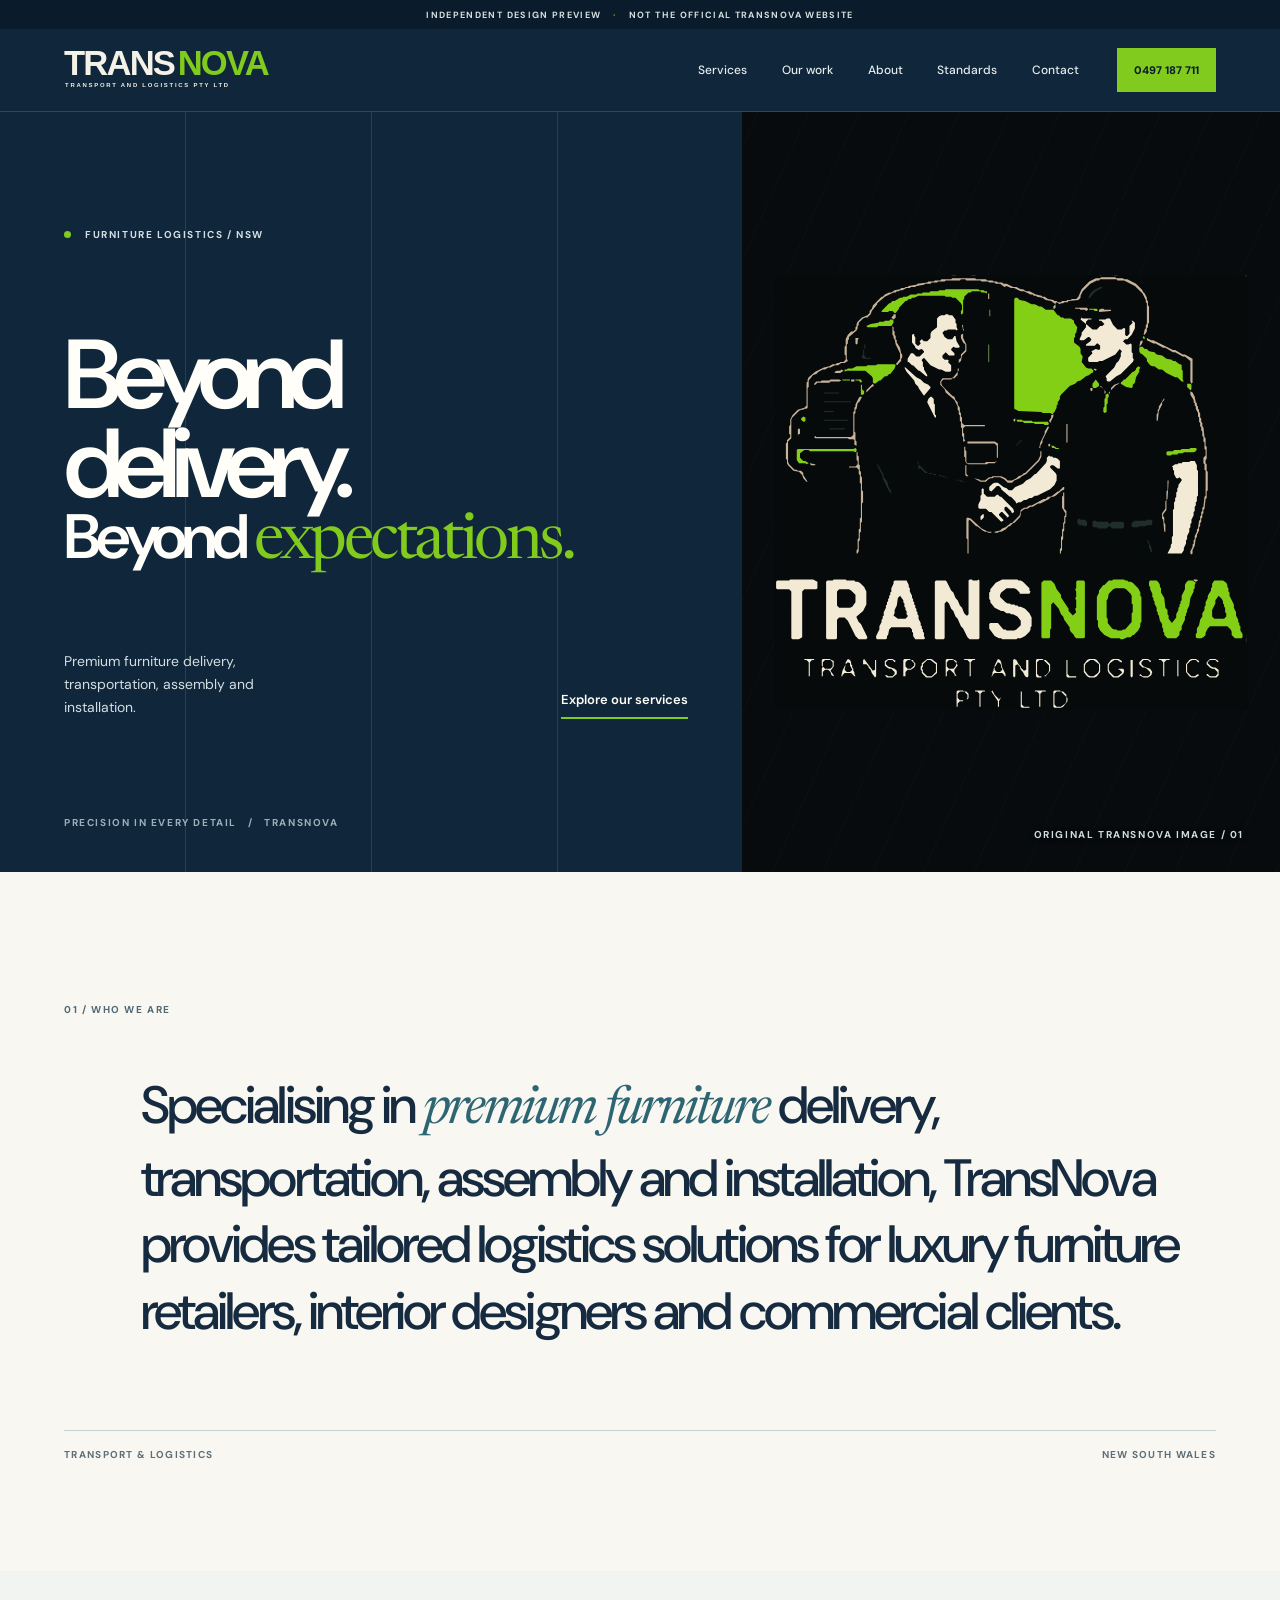
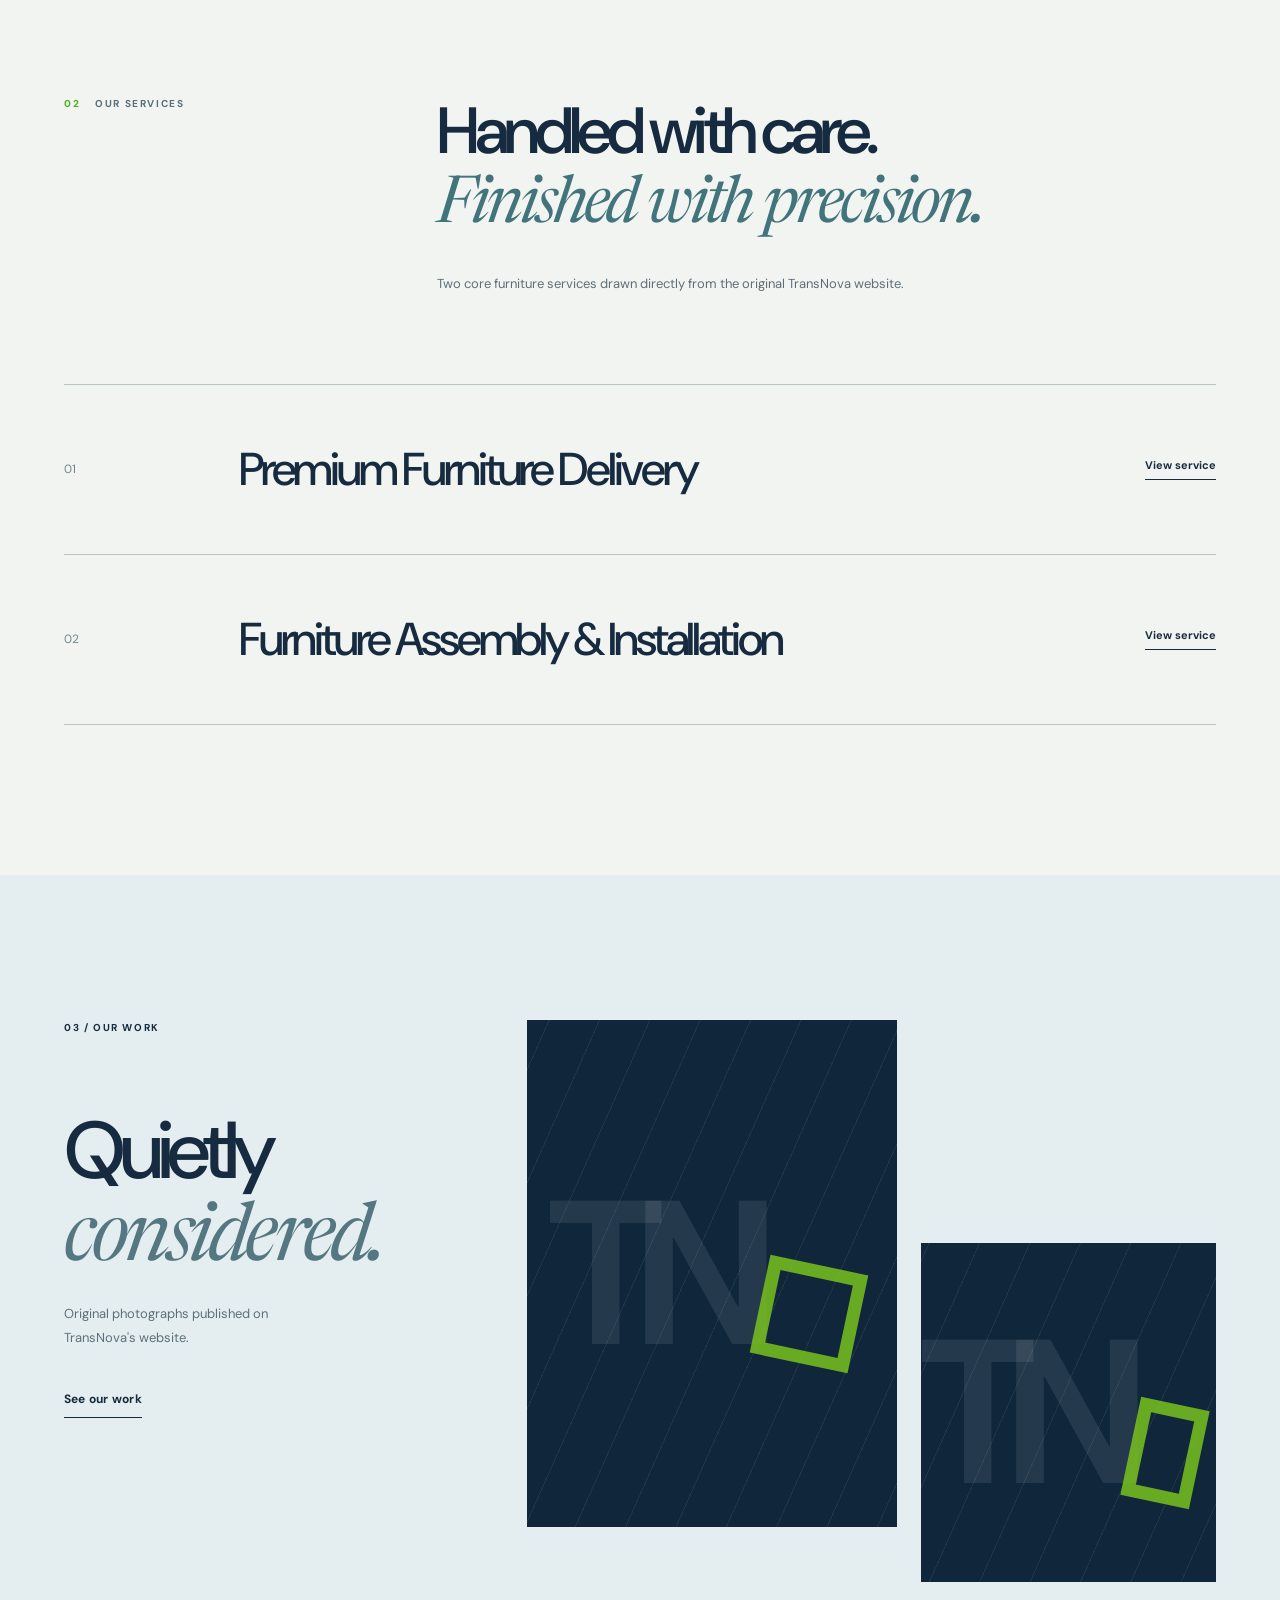
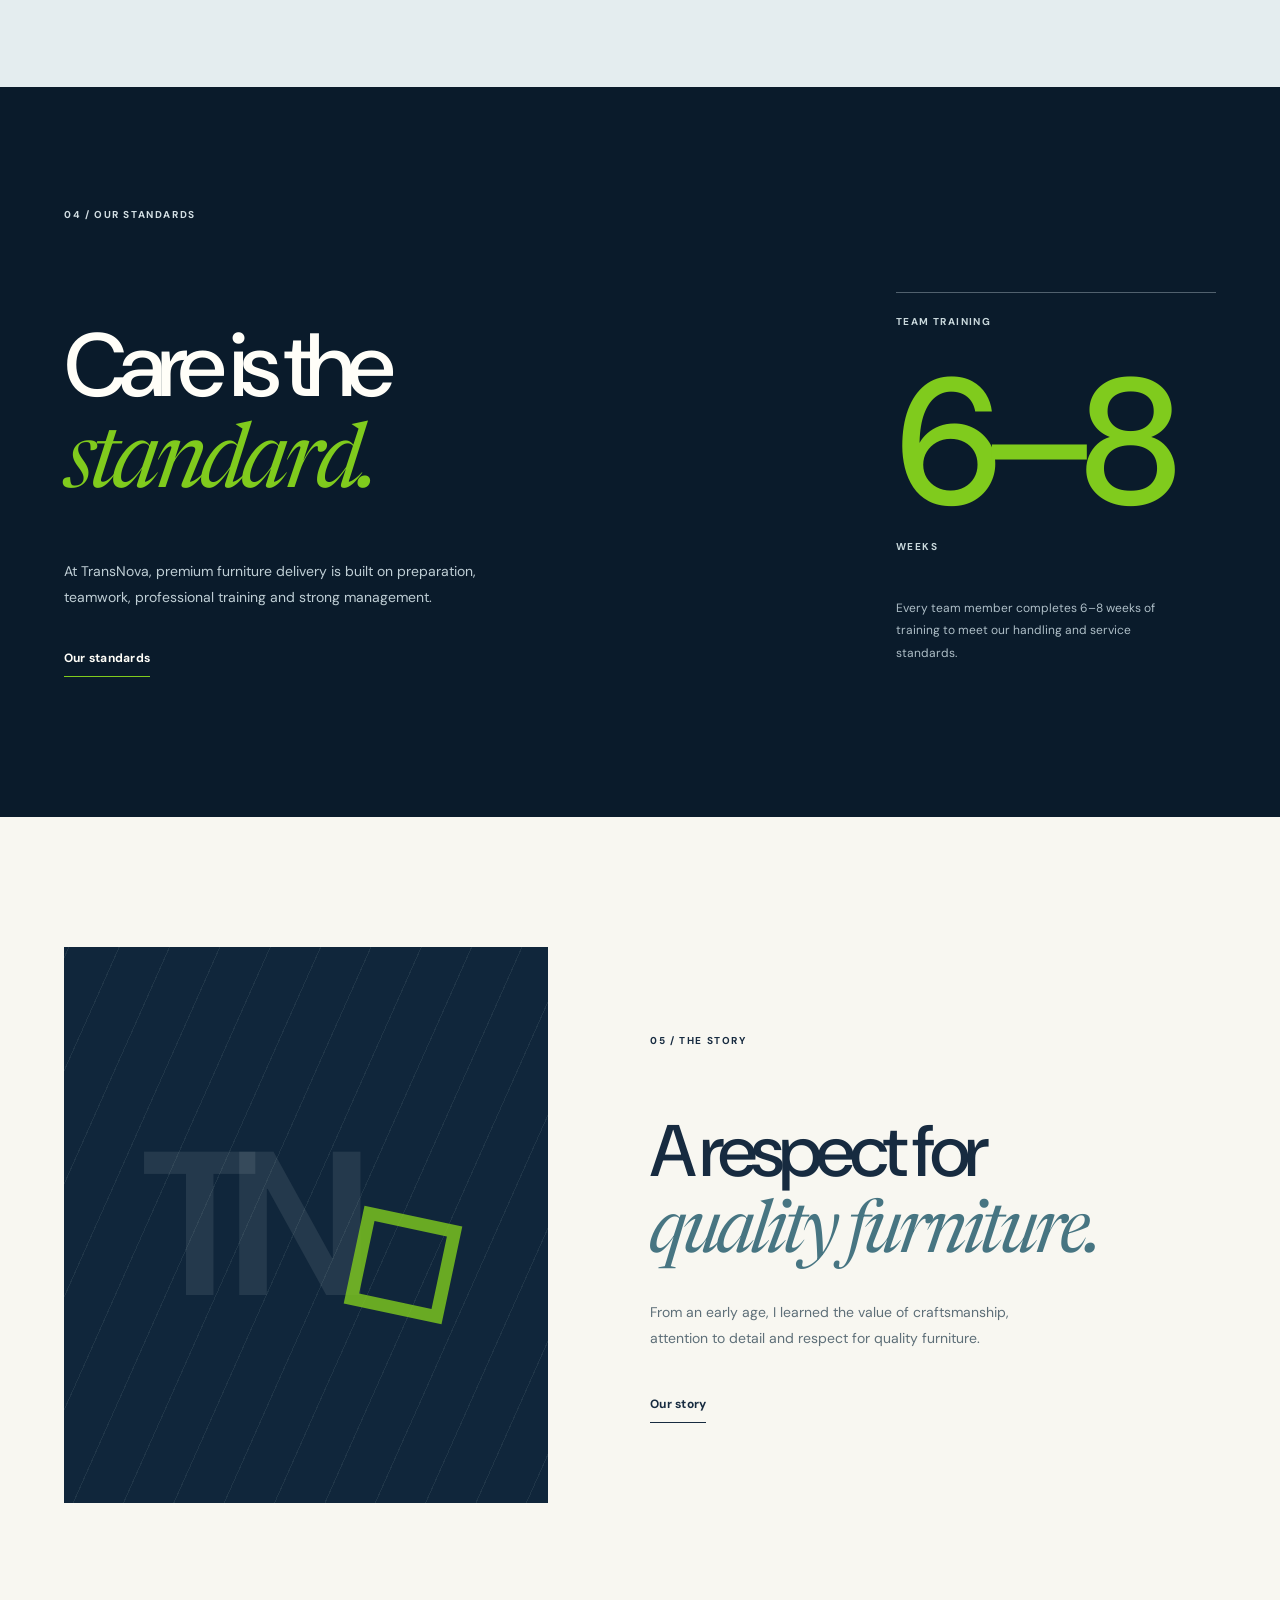
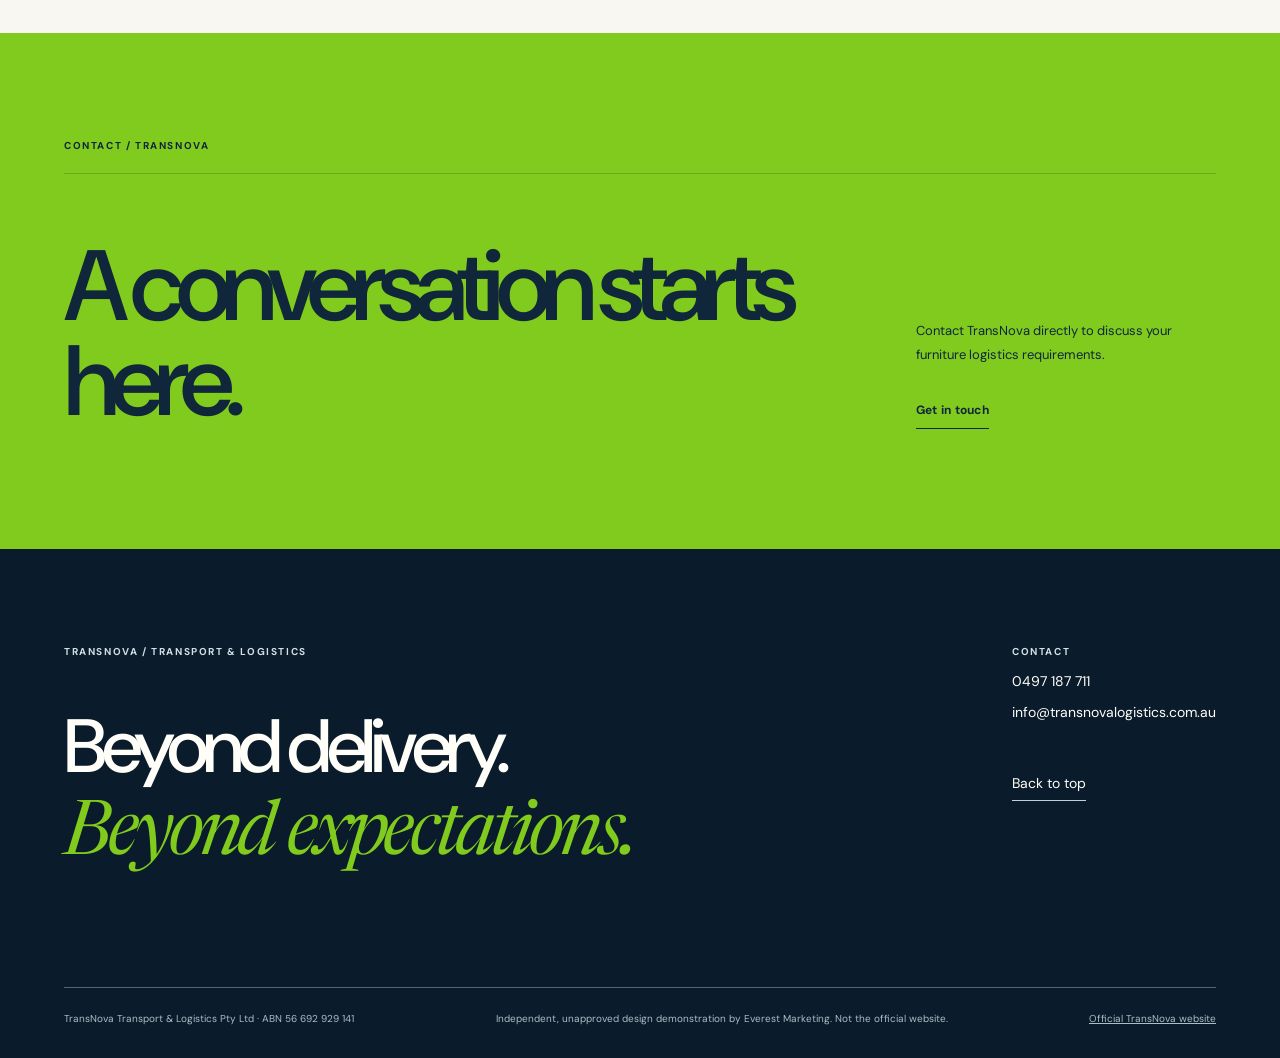
==== commit f3ef1b67: "Expand TransNova demo to eight editorial pages with vector logo and refined palette" ====
--- a/index.html
+++ b/index.html
@@ -1,70 +1,7 @@
-<!doctype html>
-<html lang="en-AU">
-<head>
-  <meta charset="utf-8" />
-  <meta name="viewport" content="width=device-width, initial-scale=1" />
-  <meta name="color-scheme" content="light" />
-  <meta name="robots" content="noindex,nofollow,noarchive" />
-  <meta name="description" content="TransNova Transport & Logistics — premium furniture delivery, transportation, assembly and installation in New South Wales. This is an unapproved design demonstration." />
-  <title>TransNova Transport & Logistics — Design Demonstration</title>
-  <link rel="preconnect" href="https://cloud.katana.nexigen.digital" crossorigin />
-  <link rel="stylesheet" href="/styles.css" />
-  <script src="/site.js" defer></script>
-</head>
-<body>
-  <a class="skip-link" href="#main">Skip to content</a>
-  <div class="demo-ribbon" aria-label="Design preview notification">Independent design concept · Not the official TransNova website · Enquiries are not submitted here</div>
-  <header class="site-header" id="top">
-    <div class="header-inner">
-      <a class="wordmark" href="#top" aria-label="TransNova home"><span class="wordmark-top">TRANS<span class="wordmark-interlock">N</span>OVA</span><span class="wordmark-bottom">TRANSPORT &amp; LOGISTICS</span></a>
-      <nav class="desktop-nav" aria-label="Main navigation"><a href="#about">About</a><a href="#work">Our work</a><a href="#standards">Our standards</a><a href="#contact">Contact</a></nav>
-      <a class="header-contact" href="tel:+61497187711">Call TransNova <span aria-hidden="true">↗</span></a>
-      <button class="menu-toggle" id="menu-toggle" type="button" aria-label="Open navigation" aria-controls="mobile-navigation" aria-expanded="false"><span></span><span></span></button>
-    </div>
-    <nav class="mobile-nav" id="mobile-navigation" aria-label="Mobile navigation" inert><a href="#about">About <span>01</span></a><a href="#work">Our work <span>02</span></a><a href="#standards">Our standards <span>03</span></a><a href="#contact">Contact <span>04</span></a><a href="tel:+61497187711">Call 0497 187 711 <span>↗</span></a></nav>
-  </header>
-  <main id="main">
-    <section class="hero" aria-labelledby="hero-heading">
-      <div class="hero-copy">
-        <div class="eyebrow hero-kicker"><span class="eyebrow-line"></span> Furniture logistics · NSW</div>
-        <h1 id="hero-heading"><span class="headline-line"><span>Beyond</span></span><span class="headline-line"><span>delivery.</span></span><span class="headline-line headline-last"><span>Beyond <em>expectations.</em></span></span></h1>
-        <div class="hero-bottom"><p>Premium furniture delivery, transportation, assembly and installation.</p><a class="text-link" href="#work">Explore our work <span aria-hidden="true">↗</span></a></div>
-        <span class="hero-serial" aria-hidden="true">TN—001 / SYD</span>
-      </div>
-      <div class="hero-visual">
-        <div class="hero-visual-inner">
-          <img class="hero-img" src="https://cloud.katana.nexigen.digital/katana/5ozBrS6MzncrUaGjnxJCVrTz92WWCTLftDbB06SR.webp" alt="Premium furniture delivery photograph published by TransNova" fetchpriority="high" />
-          <div class="image-grain" aria-hidden="true"></div>
-          <div class="hero-photo-label"><span>01 / TransNova's work</span><span>Care in every detail</span></div>
-        </div>
-      </div>
-      <a href="#about" class="scroll-cue" aria-label="Scroll to introduction"><span class="scroll-cue-line"></span><span>Scroll to discover</span></a>
-    </section>
-    <section class="statement section-pad" id="about" aria-labelledby="statement-heading">
-      <div class="section-caption reveal"><span class="section-number">01 /</span><span>Our approach</span></div>
-      <div class="statement-inner"><p class="statement-lead reveal">From careful handling and transportation to professional assembly and installation,</p><h2 class="statement-heading reveal" id="statement-heading">we deliver every service with <em>attention to detail,</em> reliability and respect for quality furniture.</h2></div>
-      <div class="statement-foot reveal"><span class="mini-rule"></span><p>Tailored logistics solutions for luxury furniture retailers, interior designers and commercial clients.</p></div>
-    </section>
-    <section class="work" id="work" aria-labelledby="work-heading">
-      <div class="work-heading-wrap section-pad"><div class="section-caption reveal"><span class="section-number">02 /</span><span>What we do</span></div><div class="work-heading-row reveal"><h2 id="work-heading">Our <em>work.</em></h2><p>Careful handling, considered delivery, professional installation.</p></div></div>
-      <div class="work-grid">
-        <article class="work-feature reveal"><button type="button" class="gallery-open visual-button" data-gallery="0" aria-label="View original TransNova furniture delivery photograph"><img src="https://cloud.katana.nexigen.digital/katana/5ozBrS6MzncrUaGjnxJCVrTz92WWCTLftDbB06SR.webp" alt="Furniture delivery image from TransNova's original work gallery" loading="lazy" /><span class="image-action" aria-hidden="true">View image ↗</span></button><div class="work-description"><div><span class="work-index">01 — Featured service</span><h3>Premium Furniture <em>Delivery</em></h3></div><p>Careful handling and transportation of premium furniture, with protective coverings and attention to detail from collection through to final placement.</p></div></article>
-        <article class="work-secondary reveal"><button type="button" class="gallery-open visual-button" data-gallery="1" aria-label="View original TransNova assembly and installation photograph"><img src="https://cloud.katana.nexigen.digital/katana/yAEGdFmosfU09n3DAdpWn50Ltx2opykpTCaUC0C4.webp" alt="Furniture assembly and installation photograph in TransNova's work gallery" loading="lazy" /><span class="image-action" aria-hidden="true">View image ↗</span></button><div class="work-description work-description-stack"><span class="work-index">02 — Furniture services</span><h3>Furniture Assembly &amp; Installation</h3><p>Professional furniture assembly and installation carried out by our trained teams, with careful attention to quality, safety and detail.</p></div></article>
-        <article class="work-secondary work-third reveal"><button type="button" class="gallery-open visual-button" data-gallery="2" aria-label="View original TransNova customer service photograph"><img src="https://cloud.katana.nexigen.digital/katana/JQg28pZeGNDFLDLYv9MEeSbDZdweSjNAb6UIrB1z.webp" alt="Professional customer service image published by TransNova" loading="lazy" /><span class="image-action" aria-hidden="true">View image ↗</span></button><div class="work-description work-description-stack"><span class="work-index">03 — Customer experience</span><h3>Professional Customer Service</h3><p>Friendly, professional service with clear communication and a personal approach. We take pride in making every delivery a positive customer experience.</p></div></article>
-      </div>
-    </section>
-    <section class="standards section-pad" id="standards" aria-labelledby="standards-heading"><div class="section-caption reveal"><span class="section-number">03 /</span><span>The TransNova standard</span></div><div class="standards-intro"><h2 class="reveal" id="standards-heading">Care isn't an afterthought. <em>It's the standard.</em></h2><div class="standards-aside reveal"><span>TRAINED PROFESSIONALS</span><strong>6–8<span>weeks</span></strong><p>Every team member completes 6–8 weeks of training to meet our handling and service standards.</p></div></div><div class="standards-list" aria-label="Original TransNova service commitments">
-      <details class="standard-item reveal"><summary><span class="standard-count">01</span><span>Hands-on management</span><span class="standard-plus" aria-hidden="true">+</span></summary><p>Our Fleet Manager works alongside different delivery teams three days a week, monitoring performance and maintaining service quality.</p></details>
-      <details class="standard-item reveal"><summary><span class="standard-count">02</span><span>Preparation &amp; planning</span><span class="standard-plus" aria-hidden="true">+</span></summary><p>We assess access, identify potential challenges and plan deliveries carefully to protect furniture and property.</p></details>
-      <details class="standard-item reveal"><summary><span class="standard-count">03</span><span>Customer service</span><span class="standard-plus" aria-hidden="true">+</span></summary><p>We believe in clear communication, friendly service and treating every customer with respect.</p></details>
-      <details class="standard-item reveal"><summary><span class="standard-count">04</span><span>Teamwork &amp; accountability</span><span class="standard-plus" aria-hidden="true">+</span></summary><p>Every team has an experienced leader responsible for communication, coordination and professional conduct.</p></details>
-      <details class="standard-item reveal"><summary><span class="standard-count">05</span><span>Quality &amp; safety</span><span class="standard-plus" aria-hidden="true">+</span></summary><p>We maintain high standards of presentation, punctuality, safe handling and responsibility.</p></details>
-      <details class="standard-item reveal"><summary><span class="standard-count">06</span><span>Our promise</span><span class="standard-plus" aria-hidden="true">+</span></summary><p>Every delivery represents the TransNova name. We never compromise on care, safety or quality.</p></details>
-    </div></section>
-    <section class="story" aria-labelledby="story-heading"><div class="story-visual"><img src="https://cloud.katana.nexigen.digital/katana/0hkbviVE2RfhrzEa8fZG4wNzQvp5ouNnojDkijZL.webp" alt="Image from the original TransNova homepage" loading="lazy" /></div><div class="story-content section-pad"><div class="section-caption reveal"><span class="section-number">04 /</span><span>Our story</span></div><p class="story-overline reveal">From humble beginnings to a lifelong passion</p><h2 class="reveal" id="story-heading">A lifelong respect for <em>quality furniture.</em></h2><div class="story-text reveal"><p>My journey in the furniture industry began in the late 1970s, growing up around our small family furniture factory. I helped with whatever tasks I was given, learning the trade hands-on as I grew and developing a genuine passion for the industry.</p><p>From an early age, I learned the value of craftsmanship, attention to detail and respect for quality furniture.</p><p>Over the decades, those early experiences developed into extensive knowledge of furniture manufacturing, warehousing, transportation and installation.</p><p>Today, that experience forms the foundation of TransNova Transport &amp; Logistics Pty Ltd, delivering premium furniture with the care, precision and attention to detail it deserves.</p></div></div></section>
-    <section class="contact section-pad" id="contact" aria-labelledby="contact-heading"><div class="section-caption reveal"><span class="section-number">05 /</span><span>Contact TransNova</span></div><div class="contact-layout"><div class="contact-info"><h2 class="reveal" id="contact-heading">Let's <em>connect.</em></h2><p class="contact-summary reveal">Beyond delivery. Beyond expectations.</p><a class="big-contact reveal" href="tel:+61497187711">0497 187 711 <span aria-hidden="true">↗</span></a><a class="mail-contact reveal" href="mailto:info@transnovalogistics.com.au">info@transnovalogistics.com.au</a><div class="contact-meta reveal"><div><h3>Address</h3><p>2 Appleroth Street<br />Melrose Park NSW 2114<br />Sydney, Australia</p></div><div><h3>Opening hours</h3><p>Mon–Fri · 9am–5pm<br />Saturday · 10am–2pm<br />Sunday &amp; public holidays · Closed</p></div></div></div><div class="contact-form-wrap reveal"><div class="form-head"><span>Enquiry layout</span><span>Design demo only</span></div><p class="form-intro">This form demonstrates a possible enquiry experience. It does not send or save messages. Please use TransNova's verified phone or email to enquire.</p><form id="demo-form" novalidate><label for="name">Your name <span>*</span></label><input id="name" name="name" placeholder="Name" autocomplete="name" required minlength="2" /><label for="email">Email address <span>*</span></label><input id="email" name="email" type="email" placeholder="example@example.com" autocomplete="email" required /><label for="phone">Contact number</label><input id="phone" name="phone" type="tel" placeholder="Contact number" autocomplete="tel" /><label for="message">Message <span>*</span></label><textarea id="message" name="message" rows="4" placeholder="Your message" required></textarea><button class="form-submit" type="submit">Preview submit interaction <span aria-hidden="true">↗</span></button><p class="form-feedback" id="form-feedback" role="status" aria-live="polite"></p></form></div></div></section>
-  </main>
-  <footer class="footer"><div class="footer-top"><a href="#top" class="footer-brand">TransNova<span>Transport &amp; Logistics</span></a><a class="back-top" href="#top">Back to top ↑</a></div><div class="footer-bottom"><p>TransNova Transport &amp; Logistics Pty Ltd<br />ABN 56 692 929 141</p><p>Independent redesign demonstration · Not the official business website. <a href="https://transnovalogistics.com.au/" target="_blank" rel="noreferrer">Original website ↗</a></p><p>© 2026 TransNova Transport &amp; Logistics</p></div></footer>
-  <div class="lightbox" id="lightbox" role="dialog" aria-modal="true" aria-label="TransNova original work photographs" aria-hidden="true" hidden><div class="lightbox-bar"><span class="lightbox-brand">TRANSNOVA / OUR WORK</span><span class="lightbox-count" id="lightbox-count">01 / 03</span><button class="lightbox-close" id="lightbox-close" type="button" aria-label="Close gallery">Close <span aria-hidden="true">×</span></button></div><div class="lightbox-view"><button class="lightbox-arrow" id="lightbox-prev" type="button" aria-label="Previous photo">←</button><figure><img id="lightbox-img" alt="" /><figcaption id="lightbox-caption"></figcaption></figure><button class="lightbox-arrow" id="lightbox-next" type="button" aria-label="Next photo">→</button></div></div>
-</body>
-</html>+<!doctype html><html lang="en-AU"><head><meta charset="utf-8"><meta name="viewport" content="width=device-width, initial-scale=1"><meta name="robots" content="noindex,nofollow,noarchive"><meta name="theme-color" content="#10263b"><meta name="description" content="Independent design preview for TransNova Transport &amp; Logistics. Original company information only."><title>Home | TransNova — Design Preview</title><link rel="icon" href="/assets/favicon.svg" type="image/svg+xml"><link rel="preconnect" href="https://cloud.katana.nexigen.digital" crossorigin><link rel="stylesheet" href="/styles.css"><script src="/site.js" defer></script></head><body data-page="home"><a class="skip" href="#main">Skip to content</a><div class="preview-note">INDEPENDENT DESIGN PREVIEW <span>·</span> NOT THE OFFICIAL TRANSNOVA WEBSITE</div><header class="site-header" id="top"><div class="nav-shell"><a class="logo-link" href="/" aria-label="TransNova homepage"><img src="/assets/transnova-wordmark.svg" alt="TransNova Transport and Logistics" width="422" height="84"></a><nav class="site-nav" aria-label="Main"><a href="/services/">Services</a><a href="/our-work/">Our work</a><a href="/about/">About</a><a href="/our-standards/">Standards</a><a href="/contact/">Contact</a></nav><div class="nav-actions"><a class="nav-phone" href="tel:+61497187711">0497 187 711</a><button class="menu-toggle" type="button" aria-controls="mobile-nav" aria-expanded="false" aria-label="Open menu"><span></span><span></span></button></div></div><nav class="mobile-nav" id="mobile-nav" aria-label="Mobile" inert><a href="/services/"><span>Services</span><small>01</small></a><a href="/our-work/"><span>Our work</span><small>02</small></a><a href="/about/"><span>About</span><small>03</small></a><a href="/our-standards/"><span>Standards</span><small>04</small></a><a href="/contact/"><span>Contact</span><small>05</small></a><div class="mobile-contact">0497 187 711<br>info@transnovalogistics.com.au</div></nav></header><main id="main"><section class="home-hero"><div class="hero-blueprint" aria-hidden="true"><span></span><span></span><span></span></div><div class="hero-type"><div class="hero-supra micro on-dark"><span class="hero-pip"></span>FURNITURE LOGISTICS / NSW</div><h1><span>Beyond</span><span>delivery.</span><span class="hero-outline">Beyond <i>expectations.</i></span></h1><div class="hero-actions"><p>Premium furniture delivery, transportation, assembly and installation.</p><a href="/services/" class="hero-link">Explore our services</a></div><span class="hero-footnote micro on-dark">PRECISION IN EVERY DETAIL&nbsp;&nbsp; / &nbsp;&nbsp;TRANSNOVA</span></div><div class="hero-media-wrap"><div class="media media--portrait hero-media " ><span class="media-pattern" aria-hidden="true"></span><span class="media-emblem" aria-hidden="true">TN<span class="emblem-square"></span></span><img src="https://cloud.katana.nexigen.digital/katana/5ozBrS6MzncrUaGjnxJCVrTz92WWCTLftDbB06SR.webp" alt="Premium furniture delivery, original TransNova website photograph" fetchpriority="high" decoding="async"></div><span class="hero-sideprint micro on-dark">ORIGINAL TRANSNOVA IMAGE / 01</span></div></section>
+<section class="intro-band section-gutter"><div class="intro-label micro">01 / WHO WE ARE</div><p class="intro-statement reveal">Specialising in <em>premium furniture</em> delivery, transportation, assembly and installation, TransNova provides tailored logistics solutions for luxury furniture retailers, interior designers and commercial clients.</p><div class="intro-bottom"><span>TRANSPORT & LOGISTICS</span><span>NEW SOUTH WALES</span></div></section>
+<section class="service-home section-gutter" id="services"><div class="section-top reveal"><div class="section-label micro"><span>02</span>OUR SERVICES</div><h2>Handled with care.<br><em>Finished with precision.</em></h2><p>Two core furniture services drawn directly from the original TransNova website.</p></div>
+<div class="service-rows"><a class="service-row reveal" href="/services/premium-furniture-delivery/"><span class="service-row-number">01</span><span class="service-row-title">Premium Furniture Delivery</span><span class="service-row-label">View service</span></a><a class="service-row reveal" href="/services/furniture-assembly-installation/"><span class="service-row-number">02</span><span class="service-row-title">Furniture Assembly & Installation</span><span class="service-row-label">View service</span></a></div></section>
+<section class="featured-work section-gutter"><div class="work-rail"><span class="micro">03 / OUR WORK</span><h2>Quietly<br><em>considered.</em></h2><p>Original photographs published on TransNova's website.</p><a class="underline-link" href="/our-work/">See our work</a></div><div class="work-photo-pair"><button class="media media--portrait work-photo-tall gallery-trigger" type="button" data-gallery="1" aria-label="Open original TransNova photograph"><span class="media-pattern" aria-hidden="true"></span><span class="media-emblem" aria-hidden="true">TN<span class="emblem-square"></span></span><img src="https://cloud.katana.nexigen.digital/katana/yAEGdFmosfU09n3DAdpWn50Ltx2opykpTCaUC0C4.webp" alt="Assembly and installation, original TransNova website photograph" loading="lazy" decoding="async"></button><button class="media media--landscape work-photo-small gallery-trigger" type="button" data-gallery="2" aria-label="Open original TransNova photograph"><span class="media-pattern" aria-hidden="true"></span><span class="media-emblem" aria-hidden="true">TN<span class="emblem-square"></span></span><img src="https://cloud.katana.nexigen.digital/katana/JQg28pZeGNDFLDLYv9MEeSbDZdweSjNAb6UIrB1z.webp" alt="Customer service, original TransNova website photograph" loading="lazy" decoding="async"></button></div></section>
+<section class="signature-section section-gutter"><div class="micro on-dark">04 / OUR STANDARDS</div><div class="signature-grid"><div><h2>Care is the<br><em>standard.</em></h2><p>At TransNova, premium furniture delivery is built on preparation, teamwork, professional training and strong management.</p><a class="underline-link light" href="/our-standards/">Our standards</a></div><div class="training-figure"><span>TEAM TRAINING</span><strong>6–8</strong><span>WEEKS</span><p>Every team member completes 6–8 weeks of training to meet our handling and service standards.</p></div></div></section>
+<section class="story-teaser section-gutter"><div><div class="media media--square  " ><span class="media-pattern" aria-hidden="true"></span><span class="media-emblem" aria-hidden="true">TN<span class="emblem-square"></span></span><img src="https://cloud.katana.nexigen.digital/katana/0hkbviVE2RfhrzEa8fZG4wNzQvp5ouNnojDkijZL.webp" alt="Original TransNova website image" loading="lazy" decoding="async"></div></div><div class="story-teaser-copy"><span class="micro">05 / THE STORY</span><h2>A respect for<br><em>quality furniture.</em></h2><p>From an early age, I learned the value of craftsmanship, attention to detail and respect for quality furniture.</p><a class="underline-link" href="/about/">Our story</a></div></section><section class="cta-band" aria-labelledby="cta-heading"><div class="cta-identifier micro">CONTACT / TRANSNOVA</div><div class="cta-content"><h2 id="cta-heading">A conversation starts here.</h2><div><p>Contact TransNova directly to discuss your furniture logistics requirements.</p><a class="underline-link" href="/contact/">Get in touch</a></div></div></section></main><footer class="footer"><div class="footer-main"><div><span class="micro on-dark">TRANSNOVA / TRANSPORT & LOGISTICS</span><p class="footer-line">Beyond delivery.<br><em>Beyond expectations.</em></p></div><div class="footer-end"><span class="micro on-dark">CONTACT</span><a href="tel:+61497187711">0497 187 711</a><a href="mailto:info@transnovalogistics.com.au">info@transnovalogistics.com.au</a><a class="footer-top-link" href="#top">Back to top</a></div></div><div class="footer-base"><span>TransNova Transport & Logistics Pty Ltd · ABN 56 692 929 141</span><span>Independent, unapproved design demonstration by Everest Marketing. Not the official website.</span><a href="https://transnovalogistics.com.au/" target="_blank" rel="noopener noreferrer">Official TransNova website</a></div></footer><dialog class="gallery-dialog" id="gallery-dialog" aria-label="Original TransNova photographs"><div class="gallery-top"><span class="micro on-dark">TRANSNOVA / PHOTOGRAPHS</span><button id="gallery-close" type="button">Close</button></div><div class="gallery-picture"><img id="gallery-image" alt="Original TransNova work photograph"></div><div class="gallery-bottom"><span id="gallery-position">01 / 03</span><div class="gallery-controls"><button type="button" id="gallery-prev">Previous</button><button type="button" id="gallery-next">Next</button></div></div></dialog></body></html>
--- a/styles.css
+++ b/styles.css
@@ -1,4 +1,32 @@
-@import url('https://fonts.googleapis.com/css2?family=DM+Sans:wght@400;450;500;600;700&family=DM+Serif+Display:ital@0;1&display=swap');
-:root{--paper:#f1f0eb;--white:#f9f8f3;--ink:#18201e;--ink-2:#26312d;--gray:#65716c;--muted:#9ca59e;--line:#cfcec6;--accent:#a68f72;--display:'DM Sans',Arial,sans-serif;--serif:'DM Serif Display',Georgia,serif;--site-pad:clamp(24px,4.8vw,90px)}
-*{box-sizing:border-box}html{scroll-behavior:smooth;scroll-padding-top:96px}body{margin:0;background:var(--paper);color:var(--ink);font-family:var(--display);-webkit-font-smoothing:antialiased}body.menu-open,body.lightbox-open{overflow:hidden}button,input,textarea{font:inherit}button{cursor:pointer}a{color:inherit;text-decoration:none}img{max-width:100%;display:block}::selection{background:var(--accent);color:#fff}*:focus-visible{outline:2px solid #a46e2f;outline-offset:4px}.skip-link{position:fixed;left:12px;top:-50px;z-index:200;background:#fff;padding:12px 18px}.skip-link:focus{top:12px}.demo-ribbon{min-height:29px;background:#d9d8ce;color:#3f4944;display:flex;align-items:center;justify-content:center;text-align:center;font-size:9px;text-transform:uppercase;letter-spacing:.14em;padding:7px 14px}.site-header{position:sticky;top:0;z-index:90;background:rgba(241,240,235,.96);backdrop-filter:blur(16px);border-bottom:1px solid rgba(45,49,44,.1)}.header-inner{height:90px;padding:0 var(--site-pad);display:flex;align-items:center;justify-content:space-between;gap:32px}.wordmark{flex-shrink:0;display:flex;flex-direction:column;line-height:1}.wordmark-top{font-size:24px;font-weight:700;letter-spacing:-.085em;line-height:1}.wordmark-interlock{color:#8b8171}.wordmark-bottom{font-size:8px;font-weight:600;letter-spacing:.24em;margin-top:6px}.desktop-nav{display:flex;align-items:center;gap:clamp(23px,3vw,54px);margin-left:auto}.desktop-nav a,.header-contact{font-size:11px;letter-spacing:.06em;font-weight:600;position:relative}.desktop-nav a::after{content:'';display:block;height:1px;background:currentColor;position:absolute;left:0;right:100%;bottom:-7px;transition:right .3s ease}.desktop-nav a:hover::after,.desktop-nav a:focus-visible::after{right:0}.header-contact{padding:14px 17px;border:1px solid var(--ink);white-space:nowrap;transition:background .25s,color .25s}.header-contact span{margin-left:17px}.header-contact:hover{background:var(--ink);color:var(--white)}.menu-toggle{display:none;width:42px;height:42px;background:transparent;border:0;position:relative}.menu-toggle span{display:block;width:25px;height:1px;background:var(--ink);position:absolute;left:8px;top:17px;transition:transform .25s,top .25s}.menu-toggle span:last-child{top:25px}.menu-open .menu-toggle span:first-child{top:21px;transform:rotate(45deg)}.menu-open .menu-toggle span:last-child{top:21px;transform:rotate(-45deg)}.mobile-nav{display:none}.section-pad{padding-left:var(--site-pad);padding-right:var(--site-pad)}.eyebrow,.section-caption,.work-index,.hero-serial,.story-overline{font-size:10px;font-weight:600;text-transform:uppercase;letter-spacing:.16em}.hero{min-height:min(760px,calc(100svh - 119px));display:grid;grid-template-columns:52% 48%;position:relative;overflow:hidden}.hero-copy{padding:clamp(80px,9vw,147px) 3vw 83px var(--site-pad);display:flex;flex-direction:column;position:relative;z-index:2}.hero-kicker{display:flex;align-items:center;gap:13px;color:#5d6964;animation:fade-up .8s .1s both}.eyebrow-line{width:24px;height:1px;background:currentColor}.hero h1{font-weight:500;letter-spacing:-.086em;font-size:clamp(55px,6.9vw,130px);line-height:.96;margin:clamp(50px,5vw,85px) -14vw 0 0;position:relative;z-index:4}.headline-line{display:block;overflow:hidden;padding-right:.1em;padding-bottom:.08em}.headline-line>span{display:block;transform:translateY(112%);animation:headline-rise 1.05s cubic-bezier(.15,.75,.21,1) both}.headline-line:nth-child(2)>span{animation-delay:.12s}.headline-line:nth-child(3)>span{animation-delay:.25s}.headline-last{font-size:.73em;letter-spacing:-.07em}.hero h1 em,.statement-heading em,.work h2 em,.work h3 em,.standards h2 em,.story h2 em,.contact h2 em{font-family:var(--serif);font-weight:400;letter-spacing:-.065em}.hero-bottom{margin-top:auto;display:flex;gap:25px;align-items:flex-end;justify-content:space-between;max-width:620px;animation:fade-up .8s .75s both}.hero-bottom p{max-width:250px;font-size:12px;line-height:1.75;color:#5e6761;margin:0}.text-link{font-size:11px;font-weight:700;white-space:nowrap;padding-bottom:10px;border-bottom:1px solid var(--ink);transition:padding .25s}.text-link:hover{padding-right:8px}.text-link span{margin-left:24px}.hero-serial{position:absolute;bottom:21px;color:#69746c;font-size:9px}.hero-visual{min-height:600px;overflow:hidden;background:#91958e;animation:visual-open 1.3s cubic-bezier(.18,.77,.2,1) both}.hero-visual-inner{width:100%;height:100%;position:relative;overflow:hidden}.hero-img{height:100%;width:100%;object-fit:cover;object-position:center;animation:visual-scale 2s cubic-bezier(.16,.8,.22,1) both}.image-grain{pointer-events:none;position:absolute;inset:0;background:linear-gradient(90deg,rgba(22,30,26,.04),rgba(7,12,9,.14) 70%),linear-gradient(0deg,rgba(13,19,17,.64),transparent 24%)}.hero-photo-label{position:absolute;bottom:32px;left:40px;right:40px;display:flex;justify-content:space-between;color:white;gap:20px;font-size:9px;letter-spacing:.14em;text-transform:uppercase;font-weight:600}.scroll-cue{position:absolute;right:calc(48% + 20px);top:25px;display:flex;align-items:center;gap:12px;writing-mode:vertical-rl;font-size:9px;letter-spacing:.16em;text-transform:uppercase;color:#707872}.scroll-cue-line{height:36px;width:1px;background:currentColor}.section-caption{display:flex;align-items:center;gap:28px;color:#78817b}.section-number{color:var(--accent);font-weight:700}.statement{padding-top:clamp(100px,14vw,220px);padding-bottom:clamp(100px,12vw,180px);background:var(--paper)}.statement-inner{margin:clamp(50px,6.5vw,110px) 0 0 clamp(15px,7vw,120px)}.statement-lead{font-size:clamp(14px,1.65vw,25px);line-height:1.65;color:#7a827d;max-width:570px;margin-bottom:27px}.statement-heading{font-size:clamp(32px,4.3vw,75px);line-height:1.18;font-weight:500;letter-spacing:-.064em;max-width:1120px;margin:0}.statement-heading em{font-size:1.09em}.statement-foot{display:flex;justify-content:flex-end;align-items:flex-start;gap:24px;margin-top:65px}.statement-foot .mini-rule{height:1px;width:70px;background:#778079;margin-top:10px}.statement-foot p{max-width:270px;font-size:12px;line-height:1.8;color:#5e6862;margin:0}.work{background:#dfded6;padding-bottom:clamp(75px,8vw,140px)}.work-heading-wrap{padding-top:100px;padding-bottom:60px}.work-heading-row{display:flex;justify-content:space-between;align-items:end;gap:25px;margin-top:36px}.work-heading-row h2{font-size:clamp(58px,8vw,140px);line-height:1;letter-spacing:-.08em;font-weight:500;margin:0}.work-heading-row p{max-width:260px;font-size:12px;line-height:1.7;color:#687169;margin:0 0 10px}.work-grid{display:grid;grid-template-columns:1.05fr .95fr;column-gap:clamp(25px,6vw,110px);row-gap:100px;padding:0 var(--site-pad)}.work-feature{grid-row:span 2}.visual-button{position:relative;border:0;background:#adb2a8;display:block;padding:0;overflow:hidden;width:100%;isolation:isolate}.visual-button img{width:100%;height:100%;object-fit:cover;transition:transform .9s cubic-bezier(.2,.75,.25,1),filter .4s}.visual-button:hover img{transform:scale(1.055);filter:brightness(.89)}.work-feature .visual-button{height:min(73vw,780px)}.work-secondary .visual-button{height:clamp(250px,31vw,450px)}.image-action{position:absolute;bottom:22px;right:22px;background:rgba(248,247,241,.96);font-size:10px;padding:12px 14px;letter-spacing:.08em;transform:translateY(9px);opacity:0;transition:opacity .3s,transform .3s}.visual-button:hover .image-action,.visual-button:focus-visible .image-action{opacity:1;transform:none}.work-description{display:flex;gap:22px;justify-content:space-between;align-items:flex-end;margin-top:23px}.work-description h3{font-size:clamp(26px,3.2vw,52px);line-height:1.1;letter-spacing:-.06em;font-weight:500;margin:19px 0 0;max-width:430px}.work-description p{max-width:245px;font-size:11px;line-height:1.9;color:#56605a;margin:0}.work-description-stack{display:block}.work-description-stack h3{font-size:clamp(25px,2.2vw,38px);max-width:500px}.work-description-stack p{margin:16px 0 0;max-width:400px}.work-index{color:#758078;font-size:9px}.work-third{align-self:start}.standards{background:var(--ink);color:#f0f0e8;padding-top:clamp(96px,10vw,160px);padding-bottom:clamp(100px,11vw,190px)}.standards .section-caption{color:#b2b8ad}.standards-intro{display:grid;grid-template-columns:1fr 320px;gap:8vw;align-items:end;margin:65px 0 90px}.standards h2{max-width:900px;font-size:clamp(47px,6.3vw,108px);font-weight:450;letter-spacing:-.075em;line-height:1.04;margin:0}.standards h2 em{color:#b9aa91}.standards-aside{border-top:1px solid #66716b;padding-top:20px}.standards-aside>span{font-size:10px;letter-spacing:.13em;color:#afbbb1}.standards-aside strong{display:block;font-size:clamp(75px,8vw,125px);font-weight:400;letter-spacing:-.09em;line-height:1.1;margin:10px 0 5px}.standards-aside strong span{font-size:14px;letter-spacing:0;font-weight:500;margin-left:13px}.standards-aside p{font-size:12px;line-height:1.8;color:#b5bcb4;max-width:260px}.standards-list{border-top:1px solid #606c65}.standard-item{border-bottom:1px solid #606c65}.standard-item summary{list-style:none;display:grid;grid-template-columns:75px 1fr 40px;align-items:center;gap:15px;padding:26px 0;font-size:clamp(18px,2.4vw,37px);letter-spacing:-.04em;cursor:pointer;transition:color .25s}.standard-item summary::-webkit-details-marker{display:none}.standard-item summary:hover{color:#c6b79f}.standard-count{font-size:10px;letter-spacing:.15em;color:#a5b3a8}.standard-plus{font-weight:300;font-size:25px;justify-self:end;transition:transform .25s}.standard-item[open] .standard-plus{transform:rotate(45deg)}.standard-item>p{margin:0 0 28px 90px;max-width:550px;font-size:13px;line-height:1.85;color:#b9c1b8}.story{display:grid;grid-template-columns:45% 55%;min-height:770px;background:#e8e7df}.story-visual{min-height:740px;background:#9a9e93;overflow:hidden}.story-visual img{height:100%;width:100%;object-fit:cover}.story-content{padding-top:clamp(85px,8.5vw,150px);padding-bottom:120px}.story-overline{margin:65px 0 25px;color:#6c776e}.story h2{font-size:clamp(46px,5.3vw,93px);letter-spacing:-.075em;font-weight:500;line-height:1.04;margin:0 0 50px;max-width:750px}.story-text{margin-left:clamp(0px,4vw,65px);max-width:550px}.story-text p{font-size:13px;color:#606b61;line-height:2;margin:0 0 18px}.contact{padding-top:clamp(90px,10vw,160px);padding-bottom:clamp(110px,11vw,180px)}.contact-layout{display:grid;grid-template-columns:1fr .85fr;gap:clamp(48px,7vw,140px);margin-top:60px}.contact h2{font-size:clamp(60px,8vw,142px);font-weight:500;letter-spacing:-.085em;line-height:1;margin:0}.contact-summary{margin:25px 0 68px;color:#69736c;font-size:13px}.big-contact{display:flex;width:max-content;gap:25px;align-items:center;border-bottom:1px solid var(--ink);font-size:clamp(22px,2.5vw,42px);letter-spacing:-.06em;padding-bottom:12px}.big-contact span{font-size:18px}.mail-contact{display:block;width:max-content;font-size:clamp(12px,1.4vw,21px);border-bottom:1px solid #979f96;padding-bottom:8px;margin-top:26px}.contact-meta{display:grid;grid-template-columns:1fr 1fr;gap:35px;margin-top:clamp(65px,9vw,135px)}.contact-meta h3{font-size:10px;letter-spacing:.16em;text-transform:uppercase;margin:0 0 16px}.contact-meta p{font-size:12px;line-height:1.85;color:#6a746b;margin:0}.contact-form-wrap{align-self:start;background:#e5e4dd;padding:clamp(24px,3.2vw,55px)}.form-head{display:flex;justify-content:space-between;gap:15px;font-weight:700;letter-spacing:.13em;text-transform:uppercase;font-size:10px}.form-head span:last-child{color:#95775d}.form-intro{font-size:12px;line-height:1.8;color:#637067;border-bottom:1px solid #c4c6bd;padding-bottom:24px;margin:20px 0 25px}.contact form{display:flex;flex-direction:column}.contact form label{font-size:11px;letter-spacing:.03em;margin:0 0 8px;font-weight:600}.contact form label span{color:#8e6f53}.contact form input,.contact form textarea{border:1px solid transparent;border-bottom:1px solid #a9b1a7;background:transparent;outline:0;padding:13px 0;margin-bottom:24px;border-radius:0;color:var(--ink);font-size:13px;width:100%}.contact form input:focus,.contact form textarea:focus{border-color:transparent;border-bottom-color:var(--ink);box-shadow:0 2px 0 -1px var(--ink)}.contact form [aria-invalid=true]{border-bottom-color:#b44343}.contact form textarea{resize:vertical;min-height:90px}.contact form input::placeholder,.contact form textarea::placeholder{color:#7c8a7f}.form-submit{padding:19px;background:var(--ink);color:#fff;border:1px solid var(--ink);display:flex;align-items:center;justify-content:space-between;font-size:12px;font-weight:600;transition:background .25s,color .25s}.form-submit:hover{background:transparent;color:var(--ink)}.form-feedback{font-size:12px;line-height:1.5;margin:12px 0 0;color:#4d5b51;min-height:18px}.footer{background:#151b18;color:#e5e8e0;padding:65px var(--site-pad) 30px}.footer-top{display:flex;justify-content:space-between;align-items:start;padding-bottom:100px}.footer-brand{font-size:clamp(49px,10.4vw,190px);line-height:.85;letter-spacing:-.095em;font-weight:700}.footer-brand span{display:block;font-size:clamp(11px,1.2vw,17px);text-transform:uppercase;letter-spacing:.26em;margin-top:19px;font-weight:500}.back-top{font-size:11px;border:1px solid #707b72;padding:14px 20px;white-space:nowrap}.footer-bottom{border-top:1px solid #566158;padding-top:25px;display:flex;justify-content:space-between;gap:30px}.footer-bottom p{color:#a4b0a6;font-size:10px;line-height:1.8;margin:0}.footer-bottom a{text-decoration:underline}.lightbox[hidden]{display:none}.lightbox{position:fixed;inset:0;z-index:120;background:#131815;color:#fff;display:flex;flex-direction:column;padding:22px clamp(20px,4vw,55px)}.lightbox-bar{display:flex;justify-content:space-between;align-items:center;gap:20px;font-size:11px;letter-spacing:.12em}.lightbox-close{border:1px solid #91978e;background:transparent;color:#fff;padding:9px 14px}.lightbox-close span{font-size:20px;margin-left:13px}.lightbox-view{flex:1;display:grid;grid-template-columns:60px 1fr 60px;gap:10px;align-items:center;min-height:0}.lightbox-view figure{margin:0;min-height:0;display:flex;flex-direction:column;align-items:center;gap:16px}.lightbox-view img{max-height:calc(100dvh - 170px);max-width:100%;object-fit:contain}.lightbox-view figcaption{text-align:center;font-size:12px;color:#c7ccc5}.lightbox-arrow{color:#fff;background:transparent;border:1px solid #778178;width:44px;height:44px;justify-self:center;transition:background .2s}.lightbox-arrow:hover{background:#414b43}@keyframes headline-rise{to{transform:translateY(0)}}@keyframes fade-up{from{opacity:0;transform:translateY(16px)}to{opacity:1;transform:none}}@keyframes visual-open{from{clip-path:inset(0 0 100% 0)}to{clip-path:inset(0)}}@keyframes visual-scale{from{transform:scale(1.13)}to{transform:scale(1)}}.reveal{opacity:1;transform:none;transition:opacity .9s cubic-bezier(.18,.7,.2,1),transform .9s cubic-bezier(.18,.7,.2,1)}.has-motion .reveal{opacity:0;transform:translateY(34px)}.has-motion .reveal.is-visible{opacity:1;transform:none}
-@media(max-width:1150px){.desktop-nav{gap:20px}.hero{grid-template-columns:56% 44%}.hero h1{font-size:clamp(56px,6.8vw,85px)}.scroll-cue{right:calc(44% + 20px)}.standards-intro{grid-template-columns:1fr 250px}.hero-photo-label{left:25px;right:25px}}@media(max-width:850px){.header-inner{height:72px}.desktop-nav,.header-contact{display:none}.menu-toggle{display:block}.mobile-nav{position:absolute;top:100%;left:0;right:0;height:calc(100dvh - 72px);background:var(--paper);padding:40px var(--site-pad);display:flex;flex-direction:column;gap:0;visibility:hidden;opacity:0;transform:translateY(-12px);pointer-events:none;transition:opacity .27s,transform .27s,visibility .27s}.menu-open .mobile-nav{opacity:1;visibility:visible;transform:none;pointer-events:auto}.mobile-nav a{border-bottom:1px solid var(--line);padding:20px 0;display:flex;justify-content:space-between;font-size:clamp(30px,7vw,54px);letter-spacing:-.065em}.mobile-nav a span{font-size:12px;letter-spacing:0}.hero{min-height:auto;grid-template-columns:1fr}.hero-copy{min-height:570px;padding-top:70px;padding-bottom:70px}.hero h1{font-size:clamp(54px,11vw,100px);margin:70px 0 85px}.headline-last{font-size:.72em}.hero-visual{min-height:550px;height:65vw}.scroll-cue{display:none}.hero-serial{bottom:18px}.statement-inner{margin-left:0}.work-grid{gap:60px}.work-feature .visual-button{height:66vw}.standards-intro{grid-template-columns:1fr}.standards-aside{max-width:370px}.story{grid-template-columns:1fr}.story-visual{height:65vw;min-height:430px}.story-content{padding-bottom:100px}.contact-layout{grid-template-columns:1fr;gap:60px}.contact-meta{margin-top:55px}}@media(max-width:620px){:root{--site-pad:23px}.demo-ribbon{font-size:8px;letter-spacing:.06em}.header-inner{height:68px}.mobile-nav{height:calc(100dvh - 68px)}.wordmark-top{font-size:23px}.hero-copy{padding:52px 23px 46px;min-height:490px}.hero-kicker{font-size:9px}.hero h1{font-size:clamp(50px,12.25vw,76px);line-height:1.04;margin:61px 0 50px}.headline-last{font-size:.67em;letter-spacing:-.067em}.hero-bottom{gap:20px}.hero-bottom p{font-size:11px;max-width:205px}.text-link{font-size:10px}.text-link span{margin-left:8px}.hero-visual{min-height:360px;height:110vw}.hero-photo-label{bottom:22px;left:22px;right:22px;flex-direction:column;gap:7px}.statement{padding-top:90px;padding-bottom:95px}.statement-inner{margin-top:45px}.statement-lead{font-size:13px}.statement-heading{font-size:clamp(34px,8.7vw,53px)}.statement-foot{margin-top:45px}.work-heading-wrap{padding-top:90px;padding-bottom:36px}.work-heading-row{display:block}.work-heading-row h2{font-size:75px}.work-heading-row p{margin-top:20px}.work-grid{display:flex;flex-direction:column;gap:58px}.work-feature .visual-button,.work-secondary .visual-button{height:103vw}.work-description{display:block}.work-description h3{font-size:35px}.work-description p{margin-top:16px;max-width:440px}.image-action{opacity:1;transform:none}.standards{padding-top:96px;padding-bottom:100px}.standards-intro{margin:46px 0 56px}.standards h2{font-size:clamp(47px,10vw,67px)}.standards-aside{margin-top:20px}.standard-item summary{grid-template-columns:34px 1fr 23px;padding:25px 0;font-size:21px;gap:10px}.standard-item>p{margin-left:44px;font-size:12px}.story-visual{height:100vw;min-height:420px}.story-content{padding-top:90px;padding-bottom:90px}.story-overline{margin-top:45px}.story h2{font-size:clamp(48px,10.8vw,75px)}.story-text{margin-left:0}.contact{padding-top:90px;padding-bottom:95px}.contact-layout{margin-top:47px}.contact h2{font-size:clamp(65px,13vw,95px)}.contact-meta{gap:18px}.big-contact{font-size:32px}.mail-contact{font-size:15px}.form-head{font-size:9px}.footer{padding-top:70px}.footer-top{padding-bottom:90px}.footer-brand{font-size:clamp(50px,11.5vw,85px)}.footer-brand span{font-size:8px}.back-top{font-size:10px;padding:9px}.footer-bottom{display:flex;flex-direction:column;gap:18px}.lightbox-view{grid-template-columns:37px 1fr 37px;gap:0}.lightbox-arrow{width:32px;height:40px}.lightbox-brand{font-size:9px}.lightbox-bar{gap:6px}.lightbox-count{font-size:10px}}@media(prefers-reduced-motion:reduce){html{scroll-behavior:auto}*,*::before,*::after{animation-duration:.01ms!important;animation-delay:0ms!important;transition-duration:.01ms!important}.reveal{opacity:1;transform:none}.headline-line>span{transform:none}.hero-visual{clip-path:none}.hero-img{transform:none}}+@import url('https://fonts.googleapis.com/css2?family=DM+Sans:wght@400;450;500;600;700&family=Newsreader:ital,opsz,wght@1,6..72,400;1,6..72,500&display=swap');
+:root{--navy:#10263b;--deep:#0a1b2b;--ink:#172b40;--lime:#80cb1d;--ivory:#f8f7f1;--fog:#e4edef;--paper:#f2f4f1;--line:#c6d1d3;--muted:#5e6f78;--white:#fffef8;--display:'DM Sans',Arial,sans-serif;--serif:'Newsreader',Georgia,serif;--gutter:clamp(22px,5vw,92px)}
+*{box-sizing:border-box}html{scroll-behavior:smooth;scroll-padding-top:90px}body{font-family:var(--display);margin:0;background:var(--ivory);color:var(--ink);-webkit-font-smoothing:antialiased}body.menu-open,body.dialog-open{overflow:hidden}a{color:inherit;text-decoration:none}button,input,textarea{font:inherit}button{cursor:pointer}img{display:block;max-width:100%}h1,h2,h3,p{margin-top:0}::selection{background:var(--lime);color:var(--deep)}:focus-visible{outline:2px solid var(--lime);outline-offset:4px}.skip{position:fixed;top:-100px;left:12px;background:var(--lime);color:var(--deep);padding:14px 20px;z-index:999}.skip:focus{top:12px}.section-gutter{padding-left:var(--gutter);padding-right:var(--gutter)}.micro{font-size:10px;letter-spacing:.16em;line-height:1.5;font-weight:700;text-transform:uppercase}.on-dark{color:#d3dfe4}em{font-family:var(--serif);font-weight:400;letter-spacing:-.055em}.preview-note{background:#0a1b2b;color:#d5dfdf;display:flex;gap:12px;align-items:center;justify-content:center;min-height:29px;font-size:9px;letter-spacing:.15em;font-weight:700;padding:7px;text-align:center}.preview-note span{color:var(--lime)}
+.site-header{position:sticky;top:0;z-index:99;background:var(--navy);border-bottom:1px solid #32495b}.nav-shell{height:82px;padding:0 var(--gutter);display:flex;align-items:center;gap:clamp(24px,3vw,65px)}.logo-link{display:block;flex:none;width:clamp(160px,17vw,226px)}.logo-link img{width:100%;height:auto}.site-nav{margin-left:auto;display:flex;align-items:center;gap:clamp(20px,2.7vw,48px)}.site-nav a{color:#e5ecec;font-size:12px;font-weight:500;white-space:nowrap;position:relative;padding:14px 0;transition:color .2s}.site-nav a:hover,.site-nav a[aria-current]{color:var(--lime)}.site-nav a[aria-current]::after{position:absolute;content:'';height:2px;bottom:5px;left:0;right:0;background:var(--lime)}.nav-actions{display:flex;align-items:center}.nav-phone{font-size:11px;white-space:nowrap;color:var(--deep);background:var(--lime);padding:15px 17px;font-weight:800;transition:filter .2s}.nav-phone:hover{filter:brightness(1.15)}.menu-toggle{display:none;border:1px solid #5a6c74;background:transparent;color:var(--white);height:44px;width:48px;position:relative}.menu-toggle span{width:22px;height:1px;background:currentColor;position:absolute;left:12px;top:18px;transition:transform .2s,top .2s}.menu-toggle span:last-child{top:25px}.menu-open .menu-toggle span:first-child{top:21px;transform:rotate(45deg)}.menu-open .menu-toggle span:last-child{top:21px;transform:rotate(-45deg)}.mobile-nav{display:none}
+/* authentic images with an intentionally typographic fallback when their origin is unavailable */
+.media{display:block;position:relative;border:0;padding:0;overflow:hidden;min-width:0;width:100%;background:var(--navy);color:var(--white);isolation:isolate}.media-pattern{position:absolute;inset:-50%;opacity:.56;background:repeating-linear-gradient(120deg,transparent 0,transparent 45px,rgba(163,187,184,.18) 45px,rgba(163,187,184,.18) 46px);transform:rotate(-6deg);z-index:0}.media-emblem{position:absolute;inset:0;display:flex;justify-content:center;align-items:center;gap:2vw;font-size:clamp(70px,16vw,260px);font-weight:700;letter-spacing:-.13em;color:rgba(213,228,228,.10);z-index:0;pointer-events:none}.emblem-square{display:block;width:clamp(34px,8vw,100px);height:clamp(34px,8vw,100px);border:13px solid var(--lime);opacity:.8;transform:translate(-16px,40px) rotate(12deg)}.media img{width:100%;height:100%;object-fit:cover;position:relative;z-index:1;transition:transform .9s cubic-bezier(.19,.7,.22,1),opacity .3s;opacity:0}.media.media--loaded img{opacity:1}.media--portrait{aspect-ratio:4/5}.media--landscape{aspect-ratio:16/10}.media--square{aspect-ratio:1}.media.gallery-trigger:hover img{transform:scale(1.035)}.media.gallery-trigger{cursor:zoom-in}.media.gallery-trigger.media--failed{cursor:default}.media--failed img{display:none}
+.home-hero{min-height:min(760px,calc(100svh - 111px));background:var(--navy);color:var(--white);display:grid;grid-template-columns:minmax(0,58%) minmax(0,42%);position:relative;isolation:isolate;overflow:hidden}.hero-blueprint{position:absolute;inset:0 42% 0 0;pointer-events:none;opacity:.14;display:flex;justify-content:space-evenly;z-index:0}.hero-blueprint span{height:100%;width:1px;background:#c3d8e6}.hero-type{position:relative;z-index:3;min-height:680px;padding:clamp(75px,9vw,135px) 0 42px var(--gutter);display:flex;flex-direction:column;justify-content:space-between}.hero-supra{display:flex;align-items:center;gap:14px}.hero-pip{background:var(--lime);height:7px;width:7px;border-radius:50%;display:inline-block}.hero-type h1{font-weight:600;letter-spacing:-.089em;line-height:.91;font-size:clamp(66px,7.65vw,150px);margin:50px -16vw 40px 0;position:relative}.hero-type h1 span{display:block;width:max-content;max-width:150%;animation:rise .95s cubic-bezier(.23,.8,.23,1) both}.hero-type h1 span:nth-child(2){animation-delay:.12s}.hero-type h1 span:nth-child(3){animation-delay:.22s}.hero-outline{font-size:.64em;letter-spacing:-.075em}.hero-outline i{font-style:normal;font-family:var(--serif);font-weight:400;letter-spacing:-.055em;color:var(--lime)}.hero-actions{display:flex;justify-content:space-between;align-items:end;gap:32px;padding-right:8%;max-width:720px}.hero-actions p{font-size:14px;line-height:1.65;max-width:255px;color:#d3dee1;margin:0}.hero-link{display:inline-block;color:var(--white);font-size:13px;font-weight:600;padding-bottom:9px;border-bottom:2px solid var(--lime);white-space:nowrap}.hero-link:hover{color:var(--lime)}.hero-footnote{margin-top:58px;color:#9cafbb}.hero-media-wrap{position:relative;min-height:680px;overflow:hidden;background:#1a3449}.hero-media{height:100%;aspect-ratio:auto;min-height:100%;background:#19354b}.hero-media img{object-position:55% center}.hero-sideprint{position:absolute;bottom:30px;right:36px;z-index:2;color:#d0ddde;text-shadow:0 1px 5px #0008}
+.intro-band{background:var(--ivory);padding-top:130px;padding-bottom:110px}.intro-label{color:#506975}.intro-statement{margin:55px 0 85px clamp(30px,6vw,110px);max-width:1190px;font-size:clamp(31px,4.1vw,66px);line-height:1.27;letter-spacing:-.055em;font-weight:500}.intro-statement em{color:#2e6573}.intro-bottom{border-top:1px solid var(--line);padding-top:17px;display:flex;justify-content:space-between;color:var(--muted);font-size:10px;font-weight:700;letter-spacing:.13em}
+.section-top{display:grid;grid-template-columns:1fr minmax(0,2.3fr);gap:35px;align-items:start}.section-top .section-label{color:#566f7a}.section-label span{color:#4aaf18;margin-right:15px}.section-top h2{font-weight:550;font-size:clamp(44px,5.1vw,85px);line-height:1.06;letter-spacing:-.075em;margin:0}.section-top h2 em{color:#42747c}.section-top>p{grid-column:2;line-height:1.75;color:var(--muted);font-size:13px;max-width:520px;margin-top:-3px}.service-home{padding-top:125px;padding-bottom:150px;background:var(--paper)}.service-rows{margin-top:75px;border-top:1px solid #b9c6c7}.service-row{border-bottom:1px solid #b9c6c7;display:grid;grid-template-columns:13% 1fr auto;align-items:center;gap:25px;min-height:170px;transition:padding .3s,background .3s}.service-row:hover{padding:0 18px;background:#e6eeed}.service-row-number{font-size:12px;color:#6d888c;align-self:center}.service-row-title{font-size:clamp(27px,3.6vw,60px);line-height:1.15;letter-spacing:-.067em;font-weight:500}.service-row-label{font-size:11px;border-bottom:1px solid var(--ink);padding-bottom:7px;white-space:nowrap;font-weight:700}
+.featured-work{padding-top:145px;padding-bottom:160px;display:grid;grid-template-columns:33% 1fr;gap:6.5vw;background:var(--fog)}.work-rail{display:flex;flex-direction:column;align-items:flex-start}.work-rail h2{font-size:clamp(54px,6.3vw,105px);line-height:1.02;letter-spacing:-.077em;font-weight:500;margin:75px 0 20px}.work-rail h2 em{color:#547781}.work-rail p{font-size:13px;line-height:1.8;color:#5d707a;max-width:250px;margin-bottom:42px}.underline-link{display:inline-block;border-bottom:1px solid currentColor;padding-bottom:10px;font-size:12px;letter-spacing:.02em;font-weight:700;transition:color .2s,padding .2s}.underline-link:hover{color:#3f8a1c;padding-left:5px}.work-photo-pair{display:grid;grid-template-columns:1fr .8fr;gap:24px;align-items:end}.work-photo-tall{aspect-ratio:4/5.5}.work-photo-small{aspect-ratio:4/4.6;transform:translateY(55px)}
+.signature-section{background:var(--deep);color:var(--white);padding-top:120px;padding-bottom:140px}.signature-grid{margin-top:70px;display:grid;grid-template-columns:1fr minmax(240px,320px);gap:70px;align-items:end}.signature-grid h2{font-size:clamp(62px,7vw,125px);font-weight:500;line-height:1.02;letter-spacing:-.085em;margin:0 0 45px}.signature-grid h2 em{color:var(--lime)}.signature-grid>div:first-child p{font-size:14px;max-width:420px;line-height:1.9;color:#bfced5;margin-bottom:35px}.underline-link.light{color:var(--white);border-color:var(--lime)}.training-figure{border-top:1px solid #51616e;padding-top:16px}.training-figure>span{font-size:10px;letter-spacing:.14em;color:#c9d8dc;font-weight:700}.training-figure strong{display:block;color:var(--lime);font-size:clamp(110px,14vw,230px);line-height:1;font-weight:500;letter-spacing:-.12em;margin-top:24px}.training-figure p{font-size:12px;line-height:1.9;color:#aebec7;max-width:260px;margin-top:42px}
+.story-teaser{background:var(--ivory);display:grid;grid-template-columns:42% 1fr;gap:8vw;padding-top:130px;padding-bottom:130px;align-items:center}.story-teaser .media{aspect-ratio:4/4.6}.story-teaser-copy h2{font-size:clamp(48px,5.7vw,97px);line-height:1.05;letter-spacing:-.075em;font-weight:500;margin:65px 0 25px}.story-teaser-copy h2 em{color:#477582}.story-teaser-copy p{font-size:14px;line-height:1.9;color:var(--muted);max-width:390px;margin-bottom:40px}
+.cta-band{padding:105px var(--gutter) 120px;background:var(--lime);color:#10263b}.cta-identifier{border-bottom:1px solid #6da91e;padding-bottom:20px}.cta-content{display:grid;grid-template-columns:1fr 300px;gap:7vw;align-items:end;padding-top:65px}.cta-content h2{font-size:clamp(64px,7.8vw,143px);line-height:.95;letter-spacing:-.088em;font-weight:550;margin:0;max-width:850px}.cta-content p{font-size:13px;line-height:1.8;margin-bottom:32px}.cta-content .underline-link:hover{color:#fff}
+.footer{background:var(--deep);color:var(--white);padding:90px var(--gutter) 30px}.footer-main{display:flex;justify-content:space-between;gap:40px;padding-bottom:110px}.footer-line{font-size:clamp(45px,5.9vw,100px);font-weight:500;line-height:1.08;letter-spacing:-.072em;margin:46px 0 0}.footer-line em{color:var(--lime)}.footer-end{display:flex;flex-direction:column;align-items:flex-start;gap:13px;padding-top:5px}.footer-end>a{font-size:14px;overflow-wrap:anywhere}.footer-end>a:hover{color:var(--lime)}.footer-top-link{margin-top:40px;border-bottom:1px solid #c0d2d9;padding-bottom:8px}.footer-base{border-top:1px solid #506577;display:flex;justify-content:space-between;gap:25px;padding-top:22px;color:#aebdc5;font-size:10px;line-height:1.8}.footer-base a{text-decoration:underline}
+/* inner pages */
+.inner-hero{padding:115px var(--gutter) 55px;background:var(--fog);min-height:620px;display:flex;flex-direction:column;justify-content:space-between;position:relative;overflow:hidden}.inner-hero::after{content:'TRANSNOVA';position:absolute;bottom:25%;right:-4%;font-size:17vw;letter-spacing:-.09em;color:#d3e0e3;font-weight:700;z-index:0;opacity:.55;pointer-events:none}.inner-hero>*{z-index:1;position:relative}.inner-hero h1{font-size:clamp(65px,8vw,140px);font-weight:500;letter-spacing:-.085em;line-height:1.03;margin:70px 0}.inner-hero h1 em{color:#547783}.inner-bottom{border-top:1px solid #a8bbc0;padding-top:22px;display:flex;justify-content:space-between;gap:45px}.inner-bottom p{max-width:365px;font-size:14px;line-height:1.7}.inner-bottom span{font-size:10px;font-weight:700;letter-spacing:.16em;white-space:nowrap}.index-services{padding-top:125px;padding-bottom:100px}.service-index-item{display:grid;grid-template-columns:1fr 1fr;gap:7vw;align-items:center;margin-bottom:170px}.service-index-item.alternate .index-media{order:2}.service-index-item.alternate .index-copy{order:1}.index-copy h2{font-weight:500;letter-spacing:-.075em;line-height:1.08;font-size:clamp(45px,5.2vw,87px);margin:55px 0 30px}.index-copy h2 em{color:#477681}.index-copy p{font-size:15px;line-height:1.9;max-width:450px;color:var(--muted);margin-bottom:45px}.small-statement{padding-top:105px;padding-bottom:120px;background:var(--fog);display:grid;grid-template-columns:1fr 2.6fr;gap:50px}.small-statement p{font-size:clamp(26px,3.2vw,51px);letter-spacing:-.05em;font-weight:500;line-height:1.35;margin:0}
+.detail-hero{display:grid;grid-template-columns:58% 42%;background:var(--ivory);min-height:720px}.detail-lede{padding:58px 6vw 90px 0;display:flex;flex-direction:column;align-items:flex-start}.breadcrumbs{display:flex;gap:15px;font-size:11px;color:var(--muted);margin-bottom:110px;flex-wrap:wrap}.breadcrumbs a{text-decoration:underline}.detail-lede h1{font-size:clamp(57px,6.4vw,120px);font-weight:500;letter-spacing:-.084em;line-height:1.02;margin:38px -8vw 40px 0;z-index:2;position:relative}.detail-lede h1 em{color:#4f7d83}.detail-lede p{font-size:16px;line-height:1.8;max-width:430px;margin:0 0 40px;color:var(--muted)}.detail-visual{margin-right:calc(-1 * var(--gutter));min-height:680px}.detail-visual .media{height:100%;aspect-ratio:auto}.detail-body{display:grid;grid-template-columns:1fr 2fr;gap:7vw;padding-top:135px;padding-bottom:130px}.detail-body h2{font-size:clamp(44px,5vw,85px);font-weight:500;line-height:1.08;letter-spacing:-.077em;max-width:870px}.detail-body p{max-width:560px;color:var(--muted);font-size:15px;line-height:1.85;margin:28px 0 55px}.detail-terms{display:grid;grid-template-columns:1fr 1fr;gap:22px;font-size:12px;font-weight:600}.detail-terms span{border-top:1px solid var(--line);padding-top:17px}.detail-next{border-top:1px solid var(--line);padding-top:55px;padding-bottom:85px;display:flex;gap:50px;align-items:center;justify-content:space-between}.detail-next a{font-size:clamp(28px,3.8vw,64px);letter-spacing:-.07em;font-weight:500;border-bottom:2px solid var(--ink)}
+.work-inner-hero{background:#e4eded}.gallery-wall{padding-top:125px;padding-bottom:140px;display:grid;grid-template-columns:1.15fr .85fr;gap:28px;align-items:start;background:var(--ivory)}.gallery-large{grid-row:span 2}.gallery-large .media{aspect-ratio:4/6}.gallery-aside .media{aspect-ratio:5/5}.gallery-aside-final{transform:translateY(25px)}.work-categories{padding-top:90px;padding-bottom:130px;background:var(--fog);display:grid;grid-template-columns:1fr 2fr;row-gap:35px}.work-categories .micro{grid-row:span 3}.work-categories div:not(:first-child){border-top:1px solid #a8bac0;padding-top:22px}.work-categories h2{font-size:clamp(30px,3.6vw,60px);font-weight:500;letter-spacing:-.065em;line-height:1.1;margin:0 0 14px}.work-categories p{font-size:14px;color:var(--muted);max-width:600px;line-height:1.8}
+.about-hero{background:var(--navy);color:var(--white);display:grid;grid-template-columns:1fr .68fr;gap:4vw;min-height:710px;align-items:center}.about-intro{padding-top:100px;padding-bottom:110px}.about-intro h1{font-size:clamp(65px,6.2vw,116px);line-height:1.05;letter-spacing:-.08em;font-weight:500;margin:80px -5vw 50px 0;position:relative;z-index:2}.about-intro h1 em{color:var(--lime)}.about-intro p{font-size:14px;color:#aabdc8}.about-logo-panel{background:#080d0e;min-height:500px;display:flex;align-items:center;justify-content:center;padding:35px}.about-logo-panel img{width:100%;height:auto;max-width:490px}.about-story{display:grid;grid-template-columns:1fr 2fr;gap:70px;padding-top:155px;padding-bottom:100px}.about-story h2{font-weight:500;font-size:clamp(45px,5.1vw,88px);letter-spacing:-.077em;line-height:1.1;margin:0 0 60px}.about-story h2 em{color:#547c85}.about-story p{font-size:clamp(15px,1.35vw,19px);line-height:1.95;color:#526774;max-width:760px;margin-bottom:25px}.about-image-block{padding-bottom:145px}.about-image-block .media{aspect-ratio:19/9}.about-image-block>p{margin-top:15px;color:#61727b}
+.standards-hero{background:var(--deep);color:var(--white);padding-top:125px;padding-bottom:110px;min-height:725px;position:relative;overflow:hidden}.standards-hero h1{font-size:clamp(68px,8.2vw,145px);line-height:1.02;letter-spacing:-.085em;font-weight:500;max-width:1150px;margin:80px 0 40px}.standards-hero h1 em{color:var(--lime)}.standards-hero>p{max-width:440px;font-size:14px;line-height:1.9;color:#beccd4}.standards-hero-metric{position:absolute;right:var(--gutter);bottom:100px;display:flex;flex-direction:column;align-items:center}.standards-hero-metric strong{font-size:clamp(125px,14vw,220px);line-height:1;font-weight:400;letter-spacing:-.11em;color:var(--lime)}.standards-hero-metric span{font-size:10px;letter-spacing:.14em}.std-body{display:grid;grid-template-columns:1fr 1.3fr;gap:8vw;padding-top:135px;padding-bottom:135px}.std-intro h2{font-size:clamp(50px,5vw,92px);letter-spacing:-.082em;line-height:1.06;font-weight:500;margin:60px 0 30px}.std-intro p{max-width:330px;color:var(--muted);line-height:1.9}.std-accordion-list{border-top:1px solid var(--line)}.standard-accordion{border-bottom:1px solid var(--line)}.standard-accordion summary{display:grid;grid-template-columns:40px 1fr 30px;gap:18px;align-items:center;list-style:none;cursor:pointer;padding:26px 0;font-size:clamp(21px,2vw,33px);letter-spacing:-.04em}.standard-accordion summary::-webkit-details-marker{display:none}.std-number{color:#71919b;font-size:11px;letter-spacing:0}.std-toggle{font-size:25px;justify-self:end;transition:transform .2s}.standard-accordion[open] .std-toggle{transform:rotate(45deg)}.standard-accordion>p{font-size:14px;line-height:1.9;max-width:530px;color:var(--muted);padding:0 0 29px 58px;margin:0}
+.contact-hero{padding-top:125px;padding-bottom:145px}.contact-hero>h1{font-size:clamp(67px,8.3vw,148px);font-weight:500;line-height:1;letter-spacing:-.088em;margin:75px 0 110px}.contact-hero>h1 em{color:#527d87}.contact-columns{display:grid;grid-template-columns:1fr 1fr;gap:9vw}.contact-details{display:flex;flex-direction:column;align-items:start}.contact-number{font-size:clamp(30px,3.6vw,63px);letter-spacing:-.065em;border-bottom:2px solid var(--ink);padding-bottom:12px;margin:35px 0 20px}.contact-email{font-size:clamp(15px,1.6vw,24px);word-break:break-word;text-decoration:underline;text-underline-offset:8px}.contact-facts{margin-top:100px;display:grid;grid-template-columns:1fr 1fr;gap:25px}.contact-facts h2{font-size:11px;letter-spacing:.16em;text-transform:uppercase;margin-bottom:18px}.contact-facts p{font-size:13px;line-height:1.85;color:var(--muted)}.contact-form{background:var(--fog);padding:clamp(28px,4vw,60px)}.form-overline{display:flex;justify-content:space-between;gap:25px}.demo-form-warning{padding:30px 0;border-bottom:1px solid #b5c6c9;color:#526c75;font-size:12px;line-height:1.9}.contact-form form{display:flex;flex-direction:column}.contact-form label{font-weight:700;font-size:12px;margin:16px 0 9px}.contact-form label span{color:#386e33}.contact-form input,.contact-form textarea{background:transparent;border:0;border-bottom:1px solid #91a6af;border-radius:0;padding:13px 0;color:var(--ink);font-size:14px;outline:0;width:100%;margin-bottom:15px}.contact-form input:focus,.contact-form textarea:focus{border-bottom:2px solid var(--ink);padding-bottom:12px}.contact-form input[aria-invalid=true],.contact-form textarea[aria-invalid=true]{border-bottom-color:#a33232}.contact-form textarea{resize:vertical;min-height:120px}.contact-form input::placeholder,.contact-form textarea::placeholder{color:#779099}.form-button{border:0;background:var(--navy);color:#fff;padding:19px;text-align:center;font-size:12px;font-weight:700;letter-spacing:.04em;margin-top:15px}.form-button:hover{background:#2c485c}#form-feedback{min-height:1em;font-size:12px;line-height:1.6;margin:15px 0 0}
+/* minimalist image viewer: no graphic arrows, image captions or metadata */
+.gallery-dialog{border:0;padding:22px clamp(20px,5vw,80px);background:#071523;color:var(--white);width:100vw;max-width:none;max-height:none;height:100dvh;margin:0;overflow:hidden}.gallery-dialog::backdrop{background:#081724e8}.gallery-dialog[open]{display:flex;flex-direction:column}.gallery-top{display:flex;justify-content:space-between;align-items:center}.gallery-top button,.gallery-controls button{border:1px solid #536a7c;padding:11px 22px;color:var(--white);background:transparent;font-size:12px}.gallery-top button:hover,.gallery-controls button:hover{border-color:var(--lime);color:var(--lime)}.gallery-picture{flex:1;display:flex;justify-content:center;align-items:center;min-height:0;padding:24px 0}.gallery-picture img{max-width:100%;max-height:100%;width:auto;height:auto;object-fit:contain}.gallery-bottom{display:flex;align-items:center;justify-content:space-between;gap:15px;font-size:12px;color:#abbecb}.gallery-controls{display:flex;gap:12px}
+.reveal{opacity:1;transform:none}.has-motion .reveal{opacity:0;transform:translateY(28px);transition:opacity .8s cubic-bezier(.2,.8,.22,1),transform .8s cubic-bezier(.2,.8,.22,1)}.has-motion .reveal.is-visible{opacity:1;transform:none}@keyframes rise{from{opacity:0;transform:translateY(38px)}to{opacity:1;transform:translateY(0)}}
+@media(max-width:1180px){.site-nav{gap:17px}.site-nav a{font-size:11px}.nav-shell{gap:20px}.logo-link{width:180px}.hero-type h1{font-size:clamp(62px,7.45vw,105px)}.hero-actions{display:block}.hero-actions .hero-link{margin-top:25px}.standards-hero-metric{right:6%;bottom:50px;opacity:.85}}
+@media(max-width:960px){.site-nav,.nav-phone{display:none}.nav-actions{margin-left:auto}.menu-toggle{display:block}.mobile-nav{position:absolute;top:100%;left:0;right:0;background:var(--navy);height:calc(100dvh - 74px);overflow-y:auto;padding:26px var(--gutter);display:flex;flex-direction:column;visibility:hidden;opacity:0;transform:translateY(-12px);pointer-events:none;transition:opacity .25s,transform .25s,visibility .25s}.menu-open .mobile-nav{opacity:1;visibility:visible;transform:none;pointer-events:auto}.mobile-nav a{display:flex;justify-content:space-between;align-items:center;border-bottom:1px solid #4a5f6d;color:#e9f0f1;padding:16px 0;font-size:clamp(30px,5vw,47px);letter-spacing:-.055em}.mobile-nav a small{font-size:11px;letter-spacing:0;color:var(--lime)}.mobile-nav a[aria-current]{color:var(--lime)}.mobile-contact{padding-top:35px;color:#b4c5ce;font-size:14px;line-height:2}.nav-shell{height:74px}.home-hero{grid-template-columns:1fr}.hero-type{min-height:550px;padding-top:75px;padding-right:var(--gutter)}.hero-type h1{font-size:clamp(65px,9.8vw,110px);margin-right:0}.hero-outline{font-size:.69em}.hero-media-wrap{min-height:470px;height:60vw}.hero-media{height:100%}.hero-actions{display:flex}.featured-work{grid-template-columns:1fr;gap:60px}.work-rail h2{margin-top:45px}.work-photo-pair{max-width:850px}.signature-grid{grid-template-columns:1fr 240px}.story-teaser{gap:5vw}.cta-content{grid-template-columns:1fr 230px}.detail-hero{grid-template-columns:1fr}.detail-lede{padding-right:0}.detail-lede h1{margin-right:0}.detail-visual{margin-right:calc(-1 * var(--gutter));margin-left:calc(-1 * var(--gutter));min-height:470px;height:65vw}.detail-visual .media{height:100%}.standards-hero-metric{position:static;align-items:flex-start;margin-top:60px}.standards-hero-metric strong{font-size:140px}.about-hero{grid-template-columns:1fr}.about-intro{padding-bottom:20px}.about-logo-panel{min-height:400px;margin-bottom:80px}.about-intro h1{margin-right:0}}
+@media(max-width:640px){:root{--gutter:23px}.preview-note{font-size:8px;letter-spacing:.07em}.nav-shell{height:67px}.mobile-nav{height:calc(100dvh - 67px)}.logo-link{width:160px}.hero-type{min-height:550px;padding-top:65px;padding-bottom:38px}.hero-type h1{font-size:clamp(53px,12.7vw,78px);line-height:1.03;margin:35px 0 40px}.hero-outline{font-size:.72em;letter-spacing:-.07em}.hero-outline i{display:inline}.hero-actions{display:block}.hero-actions p{font-size:13px}.hero-actions .hero-link{font-size:12px;margin-top:25px}.hero-footnote{margin-top:38px;font-size:8px}.hero-media-wrap{min-height:385px;height:105vw}.hero-sideprint{font-size:8px;right:22px;bottom:18px}.intro-band{padding-top:90px;padding-bottom:70px}.intro-statement{margin:42px 0 55px;font-size:clamp(31px,8.6vw,52px)}.intro-bottom{font-size:8px}.service-home{padding-top:90px;padding-bottom:100px}.section-top{display:block}.section-top h2{font-size:clamp(43px,10vw,65px);margin:33px 0 22px}.section-top>p{font-size:13px;margin:0}.service-rows{margin-top:40px}.service-row{grid-template-columns:26px 1fr;gap:12px;min-height:135px;padding:20px 0}.service-row-title{font-size:clamp(27px,8vw,45px)}.service-row-label{grid-column:2;font-size:10px;justify-self:start}.service-row:hover{padding:20px 0}.featured-work{padding-top:100px;padding-bottom:115px}.work-rail h2{font-size:clamp(61px,12vw,86px)}.work-photo-pair{gap:12px}.work-photo-small{transform:translateY(24px)}.signature-section{padding-top:100px;padding-bottom:105px}.signature-grid{grid-template-columns:1fr;gap:60px;margin-top:55px}.signature-grid h2{font-size:clamp(66px,12.5vw,95px)}.training-figure strong{font-size:125px}.story-teaser{grid-template-columns:1fr;padding-top:90px;padding-bottom:95px;gap:50px}.story-teaser .media{aspect-ratio:4/3.7}.story-teaser-copy h2{font-size:clamp(57px,11vw,82px);margin:35px 0 20px}.cta-band{padding-top:75px;padding-bottom:85px}.cta-content{display:block;padding-top:45px}.cta-content h2{font-size:clamp(66px,13vw,100px)}.cta-content div{margin-top:35px}.footer{padding-top:70px}.footer-main{display:block;padding-bottom:75px}.footer-line{font-size:clamp(55px,10vw,85px)}.footer-end{margin-top:55px}.footer-base{display:block}.footer-base>*{display:block;margin-bottom:11px}.inner-hero{padding-top:80px;min-height:530px}.inner-hero h1{font-size:clamp(60px,11.4vw,85px);margin:60px 0 70px;overflow-wrap:normal}.inner-hero .inner-bottom{display:block}.inner-bottom span{display:block;margin-top:18px}.index-services{padding-top:75px;padding-bottom:40px}.service-index-item{display:flex;flex-direction:column;gap:30px;margin-bottom:95px;align-items:stretch}.service-index-item.alternate .index-media{order:0}.service-index-item.alternate .index-copy{order:1}.index-copy h2{font-size:clamp(45px,9vw,67px);margin:30px 0 25px}.small-statement{display:block;padding-top:85px;padding-bottom:90px}.small-statement p{margin-top:32px;font-size:clamp(30px,7.6vw,45px)}.detail-lede{padding-top:38px;padding-bottom:80px}.breadcrumbs{margin-bottom:90px}.detail-lede h1{font-size:clamp(54px,11.3vw,75px);margin:30px 0 35px}.detail-lede p{font-size:14px}.detail-visual{min-height:350px;height:100vw}.detail-body{display:block;padding-top:90px;padding-bottom:95px}.detail-body h2{font-size:clamp(50px,9.8vw,76px);margin-top:35px}.detail-terms{gap:22px 12px;font-size:10px}.detail-next{display:block;padding-top:55px;padding-bottom:75px}.detail-next a{display:inline-block;font-size:34px;margin-top:25px}.gallery-wall{padding-top:80px;padding-bottom:80px;display:block}.gallery-wall>div{margin-bottom:19px}.gallery-large .media{aspect-ratio:4/4.5}.gallery-aside .media{aspect-ratio:4/4}.gallery-aside-final{transform:none}.work-categories{display:block;padding-top:90px;padding-bottom:100px}.work-categories>div:first-child{margin-bottom:40px}.work-categories div:not(:first-child){padding-bottom:25px}.about-intro{padding-top:95px}.about-intro h1{font-size:clamp(61px,11.8vw,80px);margin:55px 0 35px}.about-logo-panel{min-height:300px;padding:16px;margin-bottom:55px}.about-story{display:block;padding-top:95px;padding-bottom:80px}.about-story h2{margin-top:35px;font-size:clamp(52px,10vw,75px)}.about-story p{font-size:15px}.about-image-block{padding-bottom:90px}.about-image-block .media{aspect-ratio:4/3}.standards-hero{padding-top:90px;padding-bottom:85px}.standards-hero h1{font-size:clamp(58px,11.3vw,90px);margin:60px 0 35px}.standards-hero-metric strong{font-size:125px}.std-body{display:block;padding-top:95px;padding-bottom:100px}.std-intro h2{margin-top:32px;font-size:clamp(58px,10.4vw,80px)}.std-accordion-list{margin-top:55px}.standard-accordion summary{font-size:22px;padding:22px 0;grid-template-columns:25px 1fr 25px;gap:9px}.standard-accordion>p{padding-left:34px;font-size:13px}.contact-hero{padding-top:95px;padding-bottom:90px}.contact-hero>h1{font-size:clamp(60px,12.5vw,84px);margin:45px 0 80px}.contact-columns{display:block}.contact-number{font-size:clamp(33px,8vw,48px)}.contact-email{font-size:14px}.contact-facts{margin-top:65px;grid-template-columns:1fr 1fr;gap:12px}.contact-facts p{font-size:12px}.contact-form{margin:75px calc(-1 * var(--gutter)) 0;padding:30px var(--gutter)}.gallery-dialog{padding:20px}.gallery-controls button{padding:10px 16px}.gallery-picture{padding:15px 0}}
+@media(max-width:360px){.hero-type h1{font-size:49px}.hero-outline{font-size:.7em}.hero-type{min-height:525px}.intro-statement{font-size:30px}.contact-number{font-size:30px}.contact-facts{display:block}.inner-hero h1{font-size:55px}}
+@media(prefers-reduced-motion:reduce){html{scroll-behavior:auto}*,*::before,*::after{animation:none!important;transition:none!important}.has-motion .reveal{opacity:1;transform:none}.media img{transition:none}}
+/* The client-provided emblem is the honest hero fallback until original work photos load. */
+.hero-media{background:#070b0e}.hero-media .media-emblem{background:url('/assets/transnova-logo.svg') center center / 88% auto no-repeat;font-size:0}.hero-media .media-emblem .emblem-square{display:none}.hero-media .media-pattern{opacity:.12}.media--loaded .media-emblem,.media--loaded .media-pattern{opacity:0}
+@media(max-width:360px){.cta-content h2{font-size:48px}.detail-lede h1,.inner-hero h1,.standards-hero h1,.about-intro h1{overflow-wrap:break-word}}
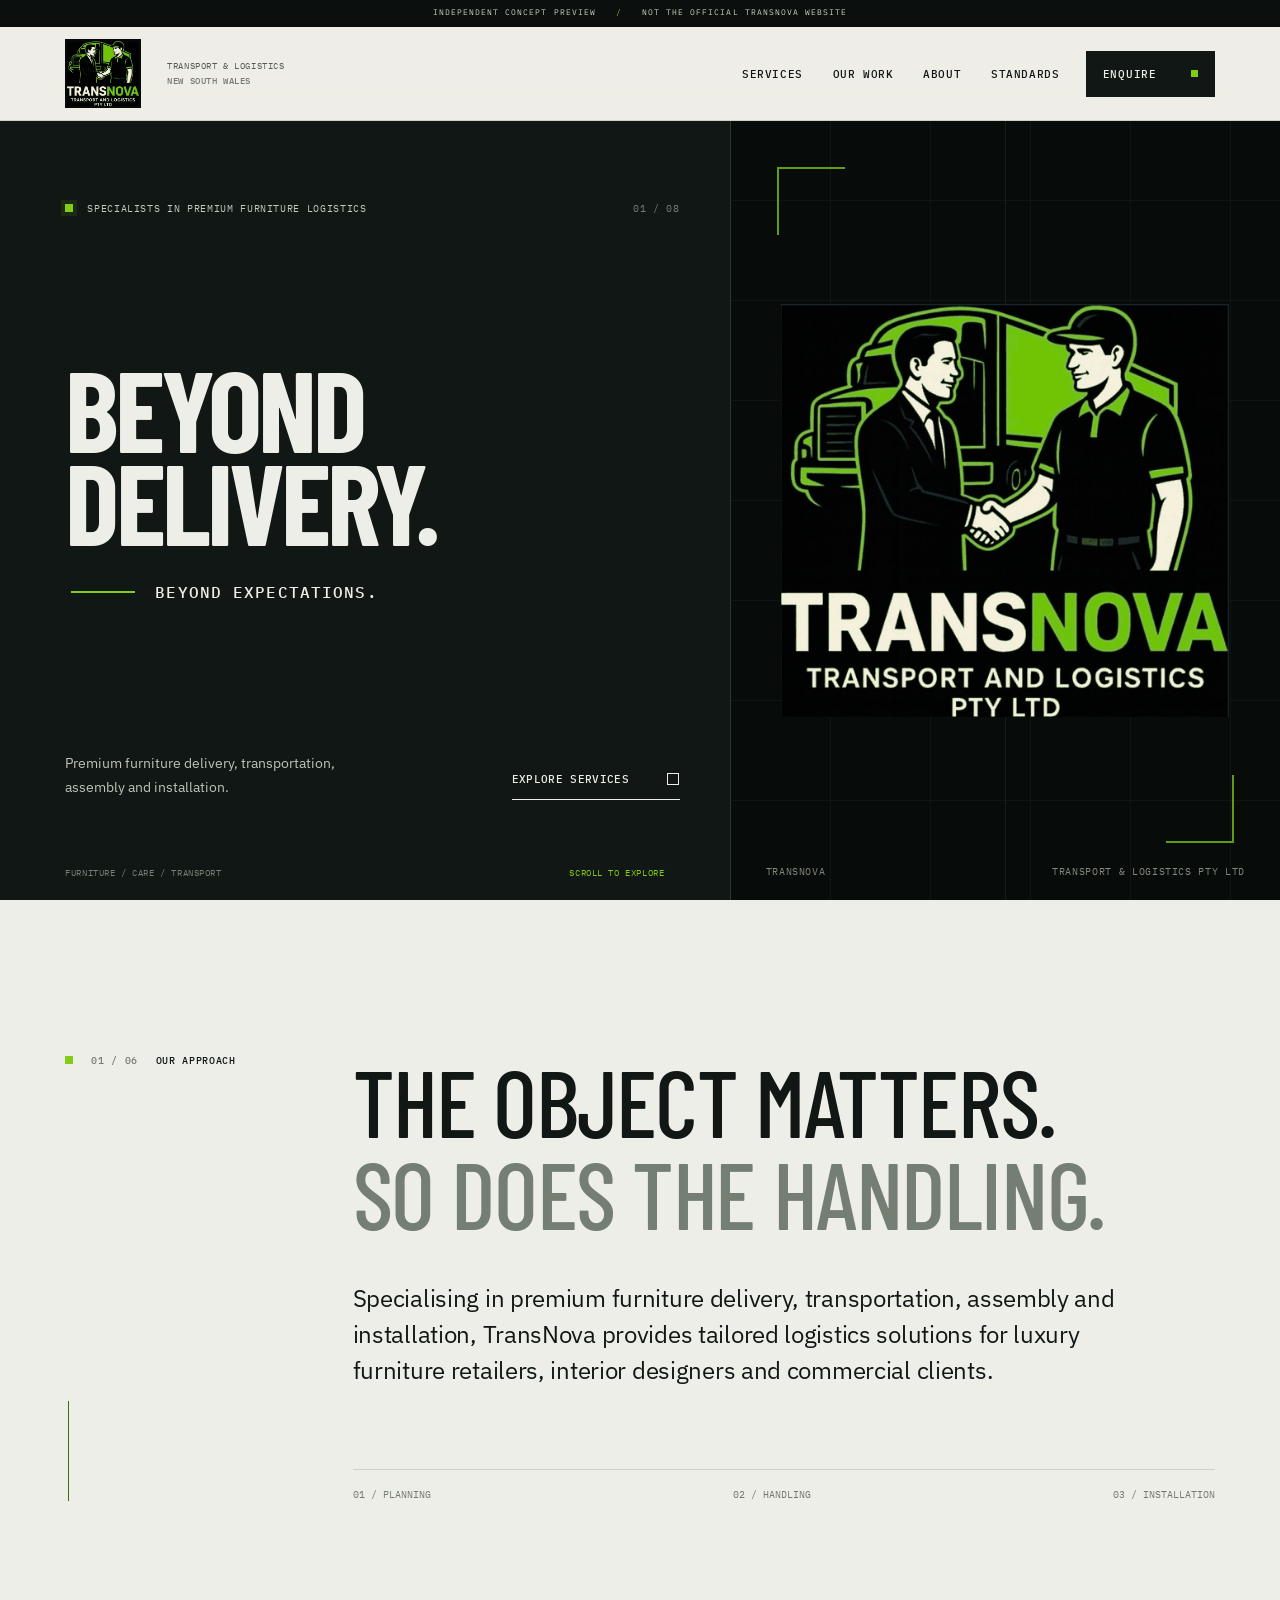
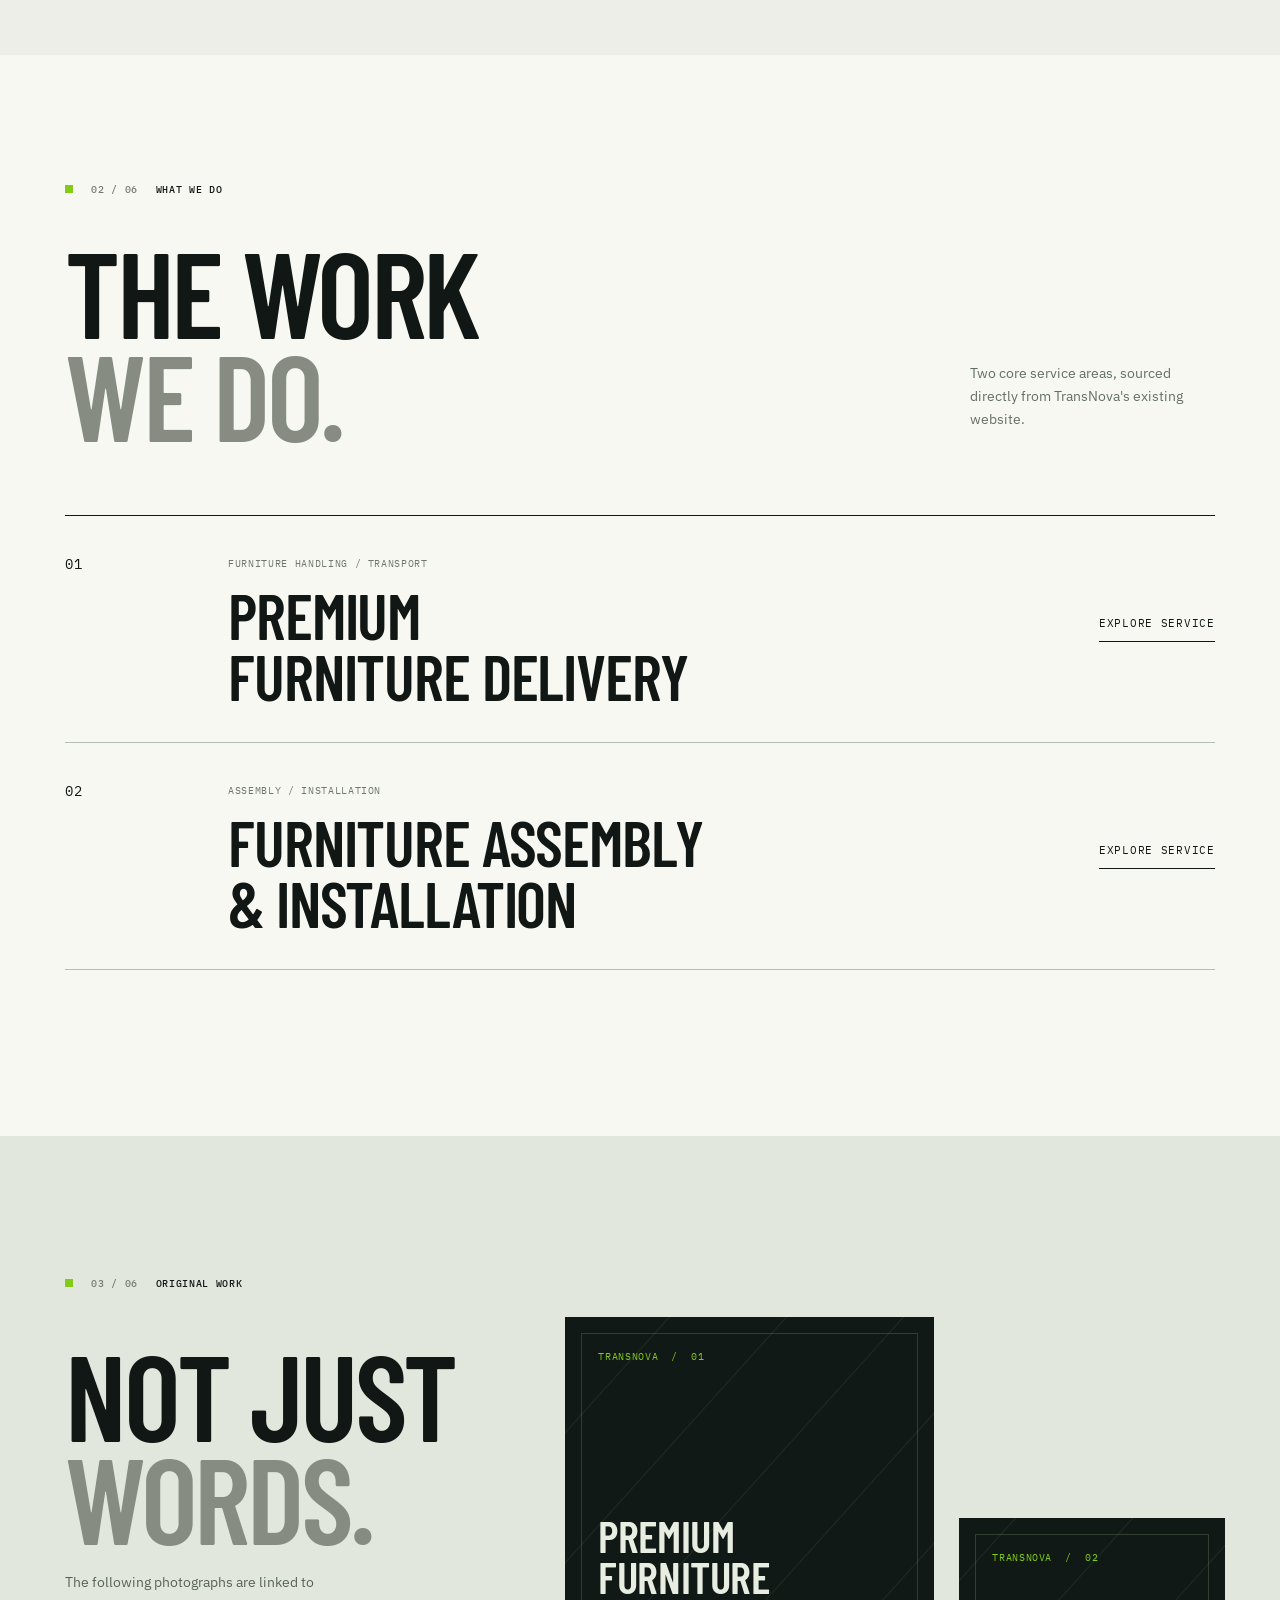
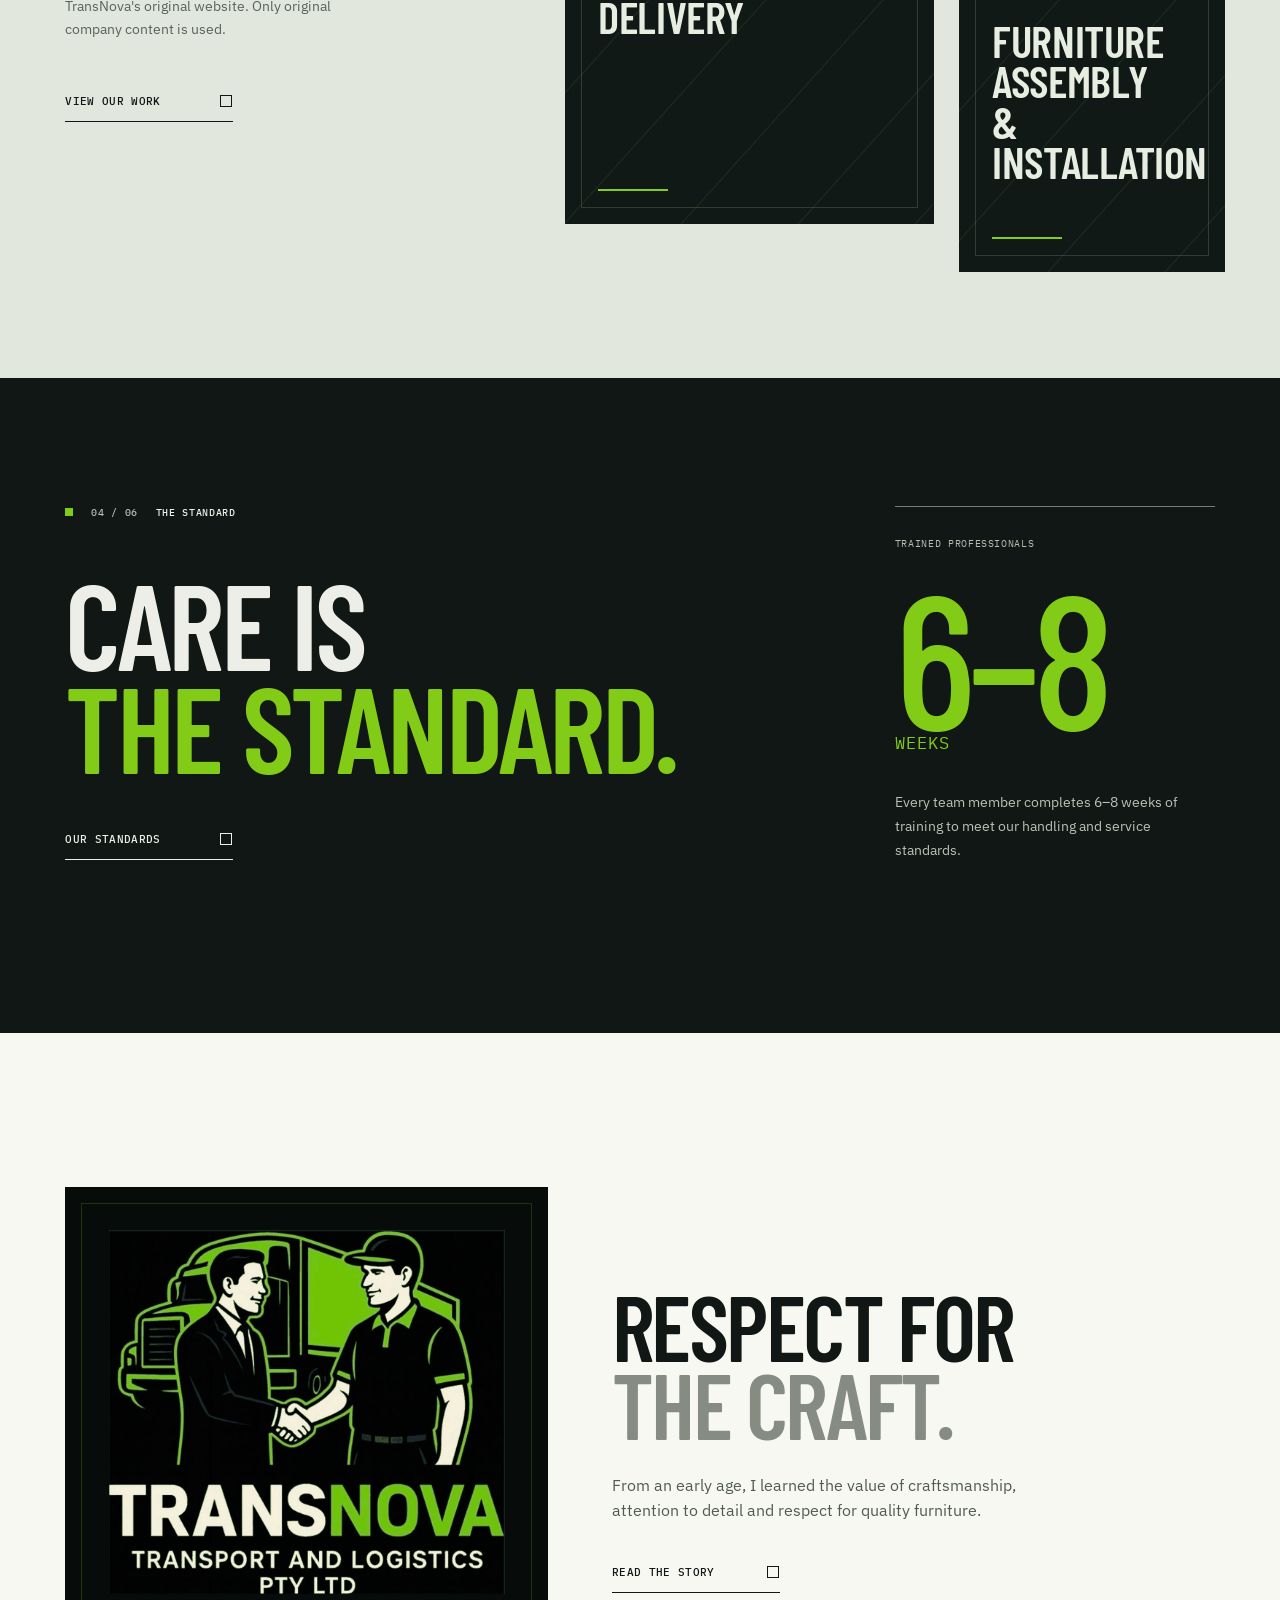
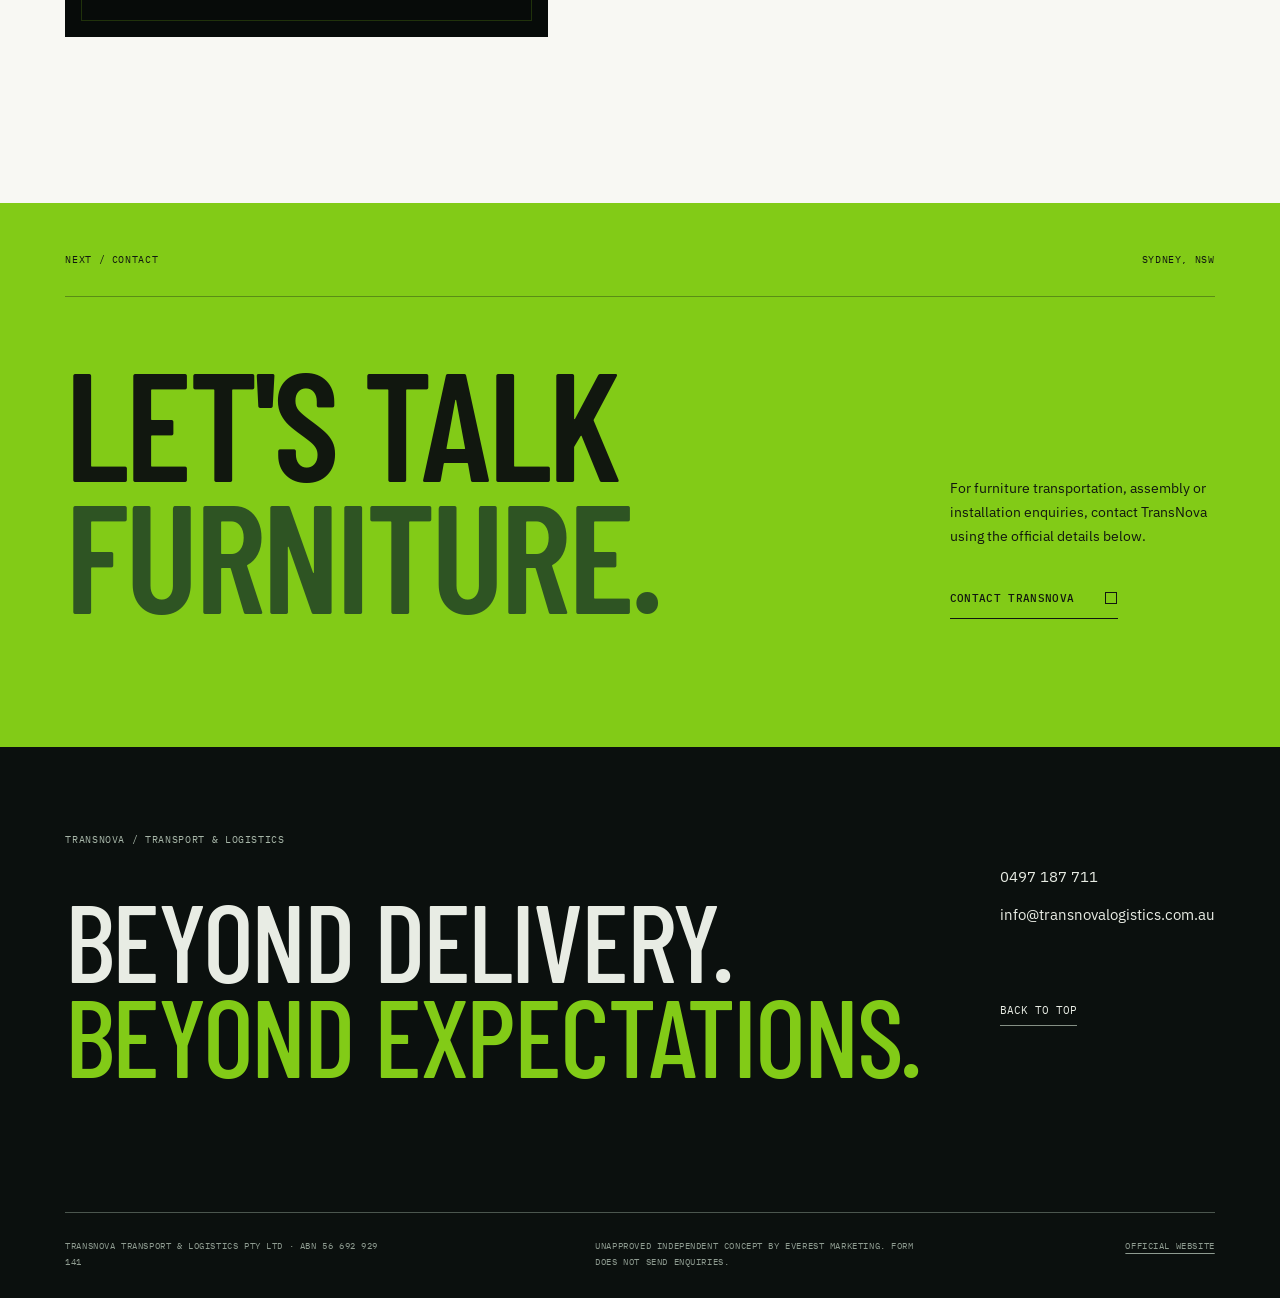
==== commit fdbfe33a: "Redesign TransNova as eight-page editorial experience with authentic full logo and motion" ====
--- a/index.html
+++ b/index.html
@@ -1,7 +1,6 @@
-<!doctype html><html lang="en-AU"><head><meta charset="utf-8"><meta name="viewport" content="width=device-width, initial-scale=1"><meta name="robots" content="noindex,nofollow,noarchive"><meta name="theme-color" content="#10263b"><meta name="description" content="Independent design preview for TransNova Transport &amp; Logistics. Original company information only."><title>Home | TransNova — Design Preview</title><link rel="icon" href="/assets/favicon.svg" type="image/svg+xml"><link rel="preconnect" href="https://cloud.katana.nexigen.digital" crossorigin><link rel="stylesheet" href="/styles.css"><script src="/site.js" defer></script></head><body data-page="home"><a class="skip" href="#main">Skip to content</a><div class="preview-note">INDEPENDENT DESIGN PREVIEW <span>·</span> NOT THE OFFICIAL TRANSNOVA WEBSITE</div><header class="site-header" id="top"><div class="nav-shell"><a class="logo-link" href="/" aria-label="TransNova homepage"><img src="/assets/transnova-wordmark.svg" alt="TransNova Transport and Logistics" width="422" height="84"></a><nav class="site-nav" aria-label="Main"><a href="/services/">Services</a><a href="/our-work/">Our work</a><a href="/about/">About</a><a href="/our-standards/">Standards</a><a href="/contact/">Contact</a></nav><div class="nav-actions"><a class="nav-phone" href="tel:+61497187711">0497 187 711</a><button class="menu-toggle" type="button" aria-controls="mobile-nav" aria-expanded="false" aria-label="Open menu"><span></span><span></span></button></div></div><nav class="mobile-nav" id="mobile-nav" aria-label="Mobile" inert><a href="/services/"><span>Services</span><small>01</small></a><a href="/our-work/"><span>Our work</span><small>02</small></a><a href="/about/"><span>About</span><small>03</small></a><a href="/our-standards/"><span>Standards</span><small>04</small></a><a href="/contact/"><span>Contact</span><small>05</small></a><div class="mobile-contact">0497 187 711<br>info@transnovalogistics.com.au</div></nav></header><main id="main"><section class="home-hero"><div class="hero-blueprint" aria-hidden="true"><span></span><span></span><span></span></div><div class="hero-type"><div class="hero-supra micro on-dark"><span class="hero-pip"></span>FURNITURE LOGISTICS / NSW</div><h1><span>Beyond</span><span>delivery.</span><span class="hero-outline">Beyond <i>expectations.</i></span></h1><div class="hero-actions"><p>Premium furniture delivery, transportation, assembly and installation.</p><a href="/services/" class="hero-link">Explore our services</a></div><span class="hero-footnote micro on-dark">PRECISION IN EVERY DETAIL&nbsp;&nbsp; / &nbsp;&nbsp;TRANSNOVA</span></div><div class="hero-media-wrap"><div class="media media--portrait hero-media " ><span class="media-pattern" aria-hidden="true"></span><span class="media-emblem" aria-hidden="true">TN<span class="emblem-square"></span></span><img src="https://cloud.katana.nexigen.digital/katana/5ozBrS6MzncrUaGjnxJCVrTz92WWCTLftDbB06SR.webp" alt="Premium furniture delivery, original TransNova website photograph" fetchpriority="high" decoding="async"></div><span class="hero-sideprint micro on-dark">ORIGINAL TRANSNOVA IMAGE / 01</span></div></section>
-<section class="intro-band section-gutter"><div class="intro-label micro">01 / WHO WE ARE</div><p class="intro-statement reveal">Specialising in <em>premium furniture</em> delivery, transportation, assembly and installation, TransNova provides tailored logistics solutions for luxury furniture retailers, interior designers and commercial clients.</p><div class="intro-bottom"><span>TRANSPORT & LOGISTICS</span><span>NEW SOUTH WALES</span></div></section>
-<section class="service-home section-gutter" id="services"><div class="section-top reveal"><div class="section-label micro"><span>02</span>OUR SERVICES</div><h2>Handled with care.<br><em>Finished with precision.</em></h2><p>Two core furniture services drawn directly from the original TransNova website.</p></div>
-<div class="service-rows"><a class="service-row reveal" href="/services/premium-furniture-delivery/"><span class="service-row-number">01</span><span class="service-row-title">Premium Furniture Delivery</span><span class="service-row-label">View service</span></a><a class="service-row reveal" href="/services/furniture-assembly-installation/"><span class="service-row-number">02</span><span class="service-row-title">Furniture Assembly & Installation</span><span class="service-row-label">View service</span></a></div></section>
-<section class="featured-work section-gutter"><div class="work-rail"><span class="micro">03 / OUR WORK</span><h2>Quietly<br><em>considered.</em></h2><p>Original photographs published on TransNova's website.</p><a class="underline-link" href="/our-work/">See our work</a></div><div class="work-photo-pair"><button class="media media--portrait work-photo-tall gallery-trigger" type="button" data-gallery="1" aria-label="Open original TransNova photograph"><span class="media-pattern" aria-hidden="true"></span><span class="media-emblem" aria-hidden="true">TN<span class="emblem-square"></span></span><img src="https://cloud.katana.nexigen.digital/katana/yAEGdFmosfU09n3DAdpWn50Ltx2opykpTCaUC0C4.webp" alt="Assembly and installation, original TransNova website photograph" loading="lazy" decoding="async"></button><button class="media media--landscape work-photo-small gallery-trigger" type="button" data-gallery="2" aria-label="Open original TransNova photograph"><span class="media-pattern" aria-hidden="true"></span><span class="media-emblem" aria-hidden="true">TN<span class="emblem-square"></span></span><img src="https://cloud.katana.nexigen.digital/katana/JQg28pZeGNDFLDLYv9MEeSbDZdweSjNAb6UIrB1z.webp" alt="Customer service, original TransNova website photograph" loading="lazy" decoding="async"></button></div></section>
-<section class="signature-section section-gutter"><div class="micro on-dark">04 / OUR STANDARDS</div><div class="signature-grid"><div><h2>Care is the<br><em>standard.</em></h2><p>At TransNova, premium furniture delivery is built on preparation, teamwork, professional training and strong management.</p><a class="underline-link light" href="/our-standards/">Our standards</a></div><div class="training-figure"><span>TEAM TRAINING</span><strong>6–8</strong><span>WEEKS</span><p>Every team member completes 6–8 weeks of training to meet our handling and service standards.</p></div></div></section>
-<section class="story-teaser section-gutter"><div><div class="media media--square  " ><span class="media-pattern" aria-hidden="true"></span><span class="media-emblem" aria-hidden="true">TN<span class="emblem-square"></span></span><img src="https://cloud.katana.nexigen.digital/katana/0hkbviVE2RfhrzEa8fZG4wNzQvp5ouNnojDkijZL.webp" alt="Original TransNova website image" loading="lazy" decoding="async"></div></div><div class="story-teaser-copy"><span class="micro">05 / THE STORY</span><h2>A respect for<br><em>quality furniture.</em></h2><p>From an early age, I learned the value of craftsmanship, attention to detail and respect for quality furniture.</p><a class="underline-link" href="/about/">Our story</a></div></section><section class="cta-band" aria-labelledby="cta-heading"><div class="cta-identifier micro">CONTACT / TRANSNOVA</div><div class="cta-content"><h2 id="cta-heading">A conversation starts here.</h2><div><p>Contact TransNova directly to discuss your furniture logistics requirements.</p><a class="underline-link" href="/contact/">Get in touch</a></div></div></section></main><footer class="footer"><div class="footer-main"><div><span class="micro on-dark">TRANSNOVA / TRANSPORT & LOGISTICS</span><p class="footer-line">Beyond delivery.<br><em>Beyond expectations.</em></p></div><div class="footer-end"><span class="micro on-dark">CONTACT</span><a href="tel:+61497187711">0497 187 711</a><a href="mailto:info@transnovalogistics.com.au">info@transnovalogistics.com.au</a><a class="footer-top-link" href="#top">Back to top</a></div></div><div class="footer-base"><span>TransNova Transport & Logistics Pty Ltd · ABN 56 692 929 141</span><span>Independent, unapproved design demonstration by Everest Marketing. Not the official website.</span><a href="https://transnovalogistics.com.au/" target="_blank" rel="noopener noreferrer">Official TransNova website</a></div></footer><dialog class="gallery-dialog" id="gallery-dialog" aria-label="Original TransNova photographs"><div class="gallery-top"><span class="micro on-dark">TRANSNOVA / PHOTOGRAPHS</span><button id="gallery-close" type="button">Close</button></div><div class="gallery-picture"><img id="gallery-image" alt="Original TransNova work photograph"></div><div class="gallery-bottom"><span id="gallery-position">01 / 03</span><div class="gallery-controls"><button type="button" id="gallery-prev">Previous</button><button type="button" id="gallery-next">Next</button></div></div></dialog></body></html>+<!doctype html><html lang="en-AU"><head><meta charset="utf-8"><meta name="viewport" content="width=device-width, initial-scale=1"><meta name="robots" content="noindex,nofollow,noarchive"><meta name="theme-color" content="#121714"><meta name="description" content="An independent TransNova website redesign demonstration using original business details."><title>Home | TransNova — Independent Design Demo</title><link rel="icon" type="image/svg+xml" href="/assets/favicon.svg"><link rel="preconnect" href="https://fonts.googleapis.com"><link rel="preconnect" href="https://fonts.gstatic.com" crossorigin><link href="https://fonts.googleapis.com/css2?family=Barlow+Condensed:wght@400;500;600;700;800&amp;family=IBM+Plex+Mono:wght@400;500;600&amp;family=IBM+Plex+Sans:wght@400;500;600;700&amp;display=swap" rel="stylesheet"><link rel="stylesheet" href="/styles.css"><script src="/site.js" defer></script></head><body data-page="home"><a class="skip" href="#main">Skip to content</a><div class="preview-banner">Independent concept preview <span class="banner-sep">/</span> Not the official TransNova website</div><div id="progress-track" aria-hidden="true"><div id="progress-bar"></div></div><header class="site-header" id="top"><div class="header-inner"><a class="brand" href="/" aria-label="TransNova home"><img src="/assets/transnova-logo.svg" alt="TransNova complete original handshake and truck logo" width="543" height="500"></a><span class="brand-descriptor">TRANSPORT &amp; LOGISTICS<br><b>NEW SOUTH WALES</b></span><nav class="nav" aria-label="Main navigation"><a href="/services/" >Services</a><a href="/our-work/" >Our work</a><a href="/about/" >About</a><a href="/our-standards/" >Standards</a></nav><a class="nav-contact" href="/contact/">Enquire <span></span></a><button id="nav-toggle" class="nav-toggle" aria-controls="mobile-nav" aria-expanded="false" aria-label="Open navigation" type="button"><span></span><span></span></button></div><nav id="mobile-nav" class="mobile-nav" inert aria-label="Mobile navigation"><a href="/services/" ><span>Services</span><small>01</small></a><a href="/our-work/" ><span>Our work</span><small>02</small></a><a href="/about/" ><span>About</span><small>03</small></a><a href="/our-standards/" ><span>Standards</span><small>04</small></a><a href="/contact/" ><span>Contact</span><small>05</small></a><div class="menu-foot"><a href="tel:+61497187711">0497 187 711</a><a href="mailto:info@transnovalogistics.com.au">info@transnovalogistics.com.au</a></div></nav></header><main id="main"><section class="hero" aria-labelledby="hero-heading"><div class="hero-main"><div class="hero-supra"><span class="green-dot"></span> SPECIALISTS IN PREMIUM FURNITURE LOGISTICS <span class="serial">01 / 08</span></div><div class="hero-title-stack"><h1 id="hero-heading"><span class="hero-line"><b>BEYOND</b></span><span class="hero-line"><b>DELIVERY.</b></span></h1><div class="hero-sub"><span class="sub-rule"></span><span>BEYOND EXPECTATIONS.</span></div></div><div class="hero-bottom"><p>Premium furniture delivery, transportation, assembly and installation.</p><a href="/services/" class="line-button line-button--light">Explore services</a></div></div><div class="hero-logo-stage"><div class="stage-grid" aria-hidden="true"></div><div class="stage-corner top-left"></div><div class="stage-corner bottom-right"></div><div class="hero-logo-holder"><img src="/assets/transnova-logo.svg" alt="Complete original TransNova logo featuring a delivery truck, two people shaking hands and original green and cream typography" width="543" height="500"></div><div class="stage-bottom"><span>TRANSNOVA</span><span>TRANSPORT &amp; LOGISTICS PTY LTD</span></div></div><div class="hero-bottom-rail" aria-hidden="true"><span>FURNITURE / CARE / TRANSPORT</span><span>SCROLL TO EXPLORE</span></div></section>
+<section class="manifesto section-gutter" id="introduction"><div class="manifesto-aside"><div class="label-line reveal"><span class="index-square"></span><span>01 / 06</span><span>OUR APPROACH</span></div><div class="manifesto-stripe"></div></div><div class="manifesto-main"><div class="manifesto-lead reveal"><span>THE OBJECT MATTERS.</span><br><span class="tint">SO DOES THE HANDLING.</span></div><p class="manifesto-copy reveal">Specialising in premium furniture delivery, transportation, assembly and installation, TransNova provides tailored logistics solutions for luxury furniture retailers, interior designers and commercial clients.</p><div class="manifesto-meta"><span>01 / PLANNING</span><span>02 / HANDLING</span><span>03 / INSTALLATION</span></div></div></section>
+<section class="home-services section-gutter" id="services"><div class="services-section-head"><div><div class="label-line reveal"><span class="index-square"></span><span>02 / 06</span><span>WHAT WE DO</span></div><h2 class="tall-heading reveal">THE WORK<br><span>WE DO.</span></h2></div><p class="section-lead reveal">Two core service areas, sourced directly from TransNova's existing website.</p></div><div class="home-service-list"><a class="home-service-item reveal" href="/services/premium-furniture-delivery/"><span class="row-code">01</span><div><span class="service-category">FURNITURE HANDLING / TRANSPORT</span><h3>PREMIUM<br>FURNITURE DELIVERY</h3></div><span class="view-text">Explore service</span></a><a class="home-service-item reveal" href="/services/furniture-assembly-installation/"><span class="row-code">02</span><div><span class="service-category">ASSEMBLY / INSTALLATION</span><h3>FURNITURE ASSEMBLY<br>&amp; INSTALLATION</h3></div><span class="view-text">Explore service</span></a></div></section>
+<section class="work-editorial section-gutter"><div class="work-editorial-title"><div class="label-line reveal"><span class="index-square"></span><span>03 / 06</span><span>ORIGINAL WORK</span></div><h2 class="tall-heading reveal">NOT JUST<br><span>WORDS.</span></h2><p class="reveal">The following photographs are linked to TransNova's original website. Only original company content is used.</p><a class="line-button" href="/our-work/">View our work</a></div><div class="photo-mosaic"><div class="photo-mosaic-large reveal"><button class="photo-window photo-tall gallery-trigger" type="button" data-gallery="0" aria-label="Enlarge original TransNova photograph"><div class="photo-typographic" aria-hidden="true"><div class="outline-frame"></div><span class="photo-code">TRANSNOVA&nbsp; / &nbsp;01</span><span class="photo-name">Premium Furniture Delivery</span><span class="photo-hairline"></span></div><img src="https://cloud.katana.nexigen.digital/katana/5ozBrS6MzncrUaGjnxJCVrTz92WWCTLftDbB06SR.webp" alt="Premium Furniture Delivery image published by TransNova" loading="lazy" decoding="async"></button></div><div class="photo-mosaic-small reveal"><button class="photo-window photo-wide gallery-trigger" type="button" data-gallery="1" aria-label="Enlarge original TransNova photograph"><div class="photo-typographic" aria-hidden="true"><div class="outline-frame"></div><span class="photo-code">TRANSNOVA&nbsp; / &nbsp;02</span><span class="photo-name">Furniture Assembly &amp; Installation</span><span class="photo-hairline"></span></div><img src="https://cloud.katana.nexigen.digital/katana/yAEGdFmosfU09n3DAdpWn50Ltx2opykpTCaUC0C4.webp" alt="Furniture Assembly &amp; Installation image published by TransNova" loading="lazy" decoding="async"></button></div></div></section>
+<section class="assurance section-gutter"><div><div class="label-line reveal"><span class="index-square"></span><span>04 / 06</span><span>THE STANDARD</span></div><h2 class="tall-heading reveal">CARE IS<br><span>THE STANDARD.</span></h2><a class="line-button line-button--light" href="/our-standards/">Our standards</a></div><div class="training"><span class="training-label">TRAINED PROFESSIONALS</span><strong class="reveal">6–8</strong><span class="training-unit">WEEKS</span><p>Every team member completes 6–8 weeks of training to meet our handling and service standards.</p></div></section>
+<section class="story-pull section-gutter"><div class="story-pull-mark"><img src="/assets/transnova-logo.svg" loading="lazy" alt="The complete TransNova company logo"></div><div><div class="reveal"><div class="label-line reveal"><span class="index-square"></span><span>05 / 06</span><span>THE STORY</span></div></div><h2 class="tall-heading reveal">RESPECT FOR<br><span>THE CRAFT.</span></h2><p class="reveal">From an early age, I learned the value of craftsmanship, attention to detail and respect for quality furniture.</p><a href="/about/" class="line-button">Read the story</a></div></section><section class="closing-cta"><div class="cta-rail"><span class="super-label">NEXT / CONTACT</span><span>SYDNEY, NSW</span></div><div class="cta-row"><h2 class="reveal">LET'S TALK<br><span>FURNITURE.</span></h2><div class="cta-actions reveal"><p>For furniture transportation, assembly or installation enquiries, contact TransNova using the official details below.</p><a href="/contact/" class="line-button">Contact TransNova</a></div></div></section></main><footer class="site-footer"><div class="footer-top"><div class="footer-intro"><span class="super-label">TRANSNOVA / TRANSPORT &amp; LOGISTICS</span><p>Beyond delivery.<br><span>Beyond expectations.</span></p></div><div class="footer-right"><a href="tel:+61497187711">0497 187 711</a><a href="mailto:info@transnovalogistics.com.au">info@transnovalogistics.com.au</a><a class="footer-back" href="#top">Back to top</a></div></div><div class="footer-bottom"><span>TransNova Transport &amp; Logistics Pty Ltd · ABN 56 692 929 141</span><span>Unapproved independent concept by Everest Marketing. Form does not send enquiries.</span><a href="https://transnovalogistics.com.au/" target="_blank" rel="noopener noreferrer">Official website</a></div></footer><dialog class="gallery-dialog" id="gallery-dialog" aria-label="Original TransNova photography"><div class="gallery-chrome"><span class="super-label">TRANSNOVA / IMAGE VIEWER</span><button type="button" id="gallery-close">Close <span aria-hidden="true">×</span></button></div><div class="gallery-center"><img id="gallery-image" alt="Original TransNova work photograph"></div><div class="gallery-chrome gallery-bottom"><span id="gallery-position">01 / 03</span><div><button id="gallery-prev" type="button">Previous</button><button id="gallery-next" type="button">Next</button></div></div></dialog></body></html>
--- a/styles.css
+++ b/styles.css
@@ -1,32 +1,137 @@
-@import url('https://fonts.googleapis.com/css2?family=DM+Sans:wght@400;450;500;600;700&family=Newsreader:ital,opsz,wght@1,6..72,400;1,6..72,500&display=swap');
-:root{--navy:#10263b;--deep:#0a1b2b;--ink:#172b40;--lime:#80cb1d;--ivory:#f8f7f1;--fog:#e4edef;--paper:#f2f4f1;--line:#c6d1d3;--muted:#5e6f78;--white:#fffef8;--display:'DM Sans',Arial,sans-serif;--serif:'Newsreader',Georgia,serif;--gutter:clamp(22px,5vw,92px)}
-*{box-sizing:border-box}html{scroll-behavior:smooth;scroll-padding-top:90px}body{font-family:var(--display);margin:0;background:var(--ivory);color:var(--ink);-webkit-font-smoothing:antialiased}body.menu-open,body.dialog-open{overflow:hidden}a{color:inherit;text-decoration:none}button,input,textarea{font:inherit}button{cursor:pointer}img{display:block;max-width:100%}h1,h2,h3,p{margin-top:0}::selection{background:var(--lime);color:var(--deep)}:focus-visible{outline:2px solid var(--lime);outline-offset:4px}.skip{position:fixed;top:-100px;left:12px;background:var(--lime);color:var(--deep);padding:14px 20px;z-index:999}.skip:focus{top:12px}.section-gutter{padding-left:var(--gutter);padding-right:var(--gutter)}.micro{font-size:10px;letter-spacing:.16em;line-height:1.5;font-weight:700;text-transform:uppercase}.on-dark{color:#d3dfe4}em{font-family:var(--serif);font-weight:400;letter-spacing:-.055em}.preview-note{background:#0a1b2b;color:#d5dfdf;display:flex;gap:12px;align-items:center;justify-content:center;min-height:29px;font-size:9px;letter-spacing:.15em;font-weight:700;padding:7px;text-align:center}.preview-note span{color:var(--lime)}
-.site-header{position:sticky;top:0;z-index:99;background:var(--navy);border-bottom:1px solid #32495b}.nav-shell{height:82px;padding:0 var(--gutter);display:flex;align-items:center;gap:clamp(24px,3vw,65px)}.logo-link{display:block;flex:none;width:clamp(160px,17vw,226px)}.logo-link img{width:100%;height:auto}.site-nav{margin-left:auto;display:flex;align-items:center;gap:clamp(20px,2.7vw,48px)}.site-nav a{color:#e5ecec;font-size:12px;font-weight:500;white-space:nowrap;position:relative;padding:14px 0;transition:color .2s}.site-nav a:hover,.site-nav a[aria-current]{color:var(--lime)}.site-nav a[aria-current]::after{position:absolute;content:'';height:2px;bottom:5px;left:0;right:0;background:var(--lime)}.nav-actions{display:flex;align-items:center}.nav-phone{font-size:11px;white-space:nowrap;color:var(--deep);background:var(--lime);padding:15px 17px;font-weight:800;transition:filter .2s}.nav-phone:hover{filter:brightness(1.15)}.menu-toggle{display:none;border:1px solid #5a6c74;background:transparent;color:var(--white);height:44px;width:48px;position:relative}.menu-toggle span{width:22px;height:1px;background:currentColor;position:absolute;left:12px;top:18px;transition:transform .2s,top .2s}.menu-toggle span:last-child{top:25px}.menu-open .menu-toggle span:first-child{top:21px;transform:rotate(45deg)}.menu-open .menu-toggle span:last-child{top:21px;transform:rotate(-45deg)}.mobile-nav{display:none}
-/* authentic images with an intentionally typographic fallback when their origin is unavailable */
-.media{display:block;position:relative;border:0;padding:0;overflow:hidden;min-width:0;width:100%;background:var(--navy);color:var(--white);isolation:isolate}.media-pattern{position:absolute;inset:-50%;opacity:.56;background:repeating-linear-gradient(120deg,transparent 0,transparent 45px,rgba(163,187,184,.18) 45px,rgba(163,187,184,.18) 46px);transform:rotate(-6deg);z-index:0}.media-emblem{position:absolute;inset:0;display:flex;justify-content:center;align-items:center;gap:2vw;font-size:clamp(70px,16vw,260px);font-weight:700;letter-spacing:-.13em;color:rgba(213,228,228,.10);z-index:0;pointer-events:none}.emblem-square{display:block;width:clamp(34px,8vw,100px);height:clamp(34px,8vw,100px);border:13px solid var(--lime);opacity:.8;transform:translate(-16px,40px) rotate(12deg)}.media img{width:100%;height:100%;object-fit:cover;position:relative;z-index:1;transition:transform .9s cubic-bezier(.19,.7,.22,1),opacity .3s;opacity:0}.media.media--loaded img{opacity:1}.media--portrait{aspect-ratio:4/5}.media--landscape{aspect-ratio:16/10}.media--square{aspect-ratio:1}.media.gallery-trigger:hover img{transform:scale(1.035)}.media.gallery-trigger{cursor:zoom-in}.media.gallery-trigger.media--failed{cursor:default}.media--failed img{display:none}
-.home-hero{min-height:min(760px,calc(100svh - 111px));background:var(--navy);color:var(--white);display:grid;grid-template-columns:minmax(0,58%) minmax(0,42%);position:relative;isolation:isolate;overflow:hidden}.hero-blueprint{position:absolute;inset:0 42% 0 0;pointer-events:none;opacity:.14;display:flex;justify-content:space-evenly;z-index:0}.hero-blueprint span{height:100%;width:1px;background:#c3d8e6}.hero-type{position:relative;z-index:3;min-height:680px;padding:clamp(75px,9vw,135px) 0 42px var(--gutter);display:flex;flex-direction:column;justify-content:space-between}.hero-supra{display:flex;align-items:center;gap:14px}.hero-pip{background:var(--lime);height:7px;width:7px;border-radius:50%;display:inline-block}.hero-type h1{font-weight:600;letter-spacing:-.089em;line-height:.91;font-size:clamp(66px,7.65vw,150px);margin:50px -16vw 40px 0;position:relative}.hero-type h1 span{display:block;width:max-content;max-width:150%;animation:rise .95s cubic-bezier(.23,.8,.23,1) both}.hero-type h1 span:nth-child(2){animation-delay:.12s}.hero-type h1 span:nth-child(3){animation-delay:.22s}.hero-outline{font-size:.64em;letter-spacing:-.075em}.hero-outline i{font-style:normal;font-family:var(--serif);font-weight:400;letter-spacing:-.055em;color:var(--lime)}.hero-actions{display:flex;justify-content:space-between;align-items:end;gap:32px;padding-right:8%;max-width:720px}.hero-actions p{font-size:14px;line-height:1.65;max-width:255px;color:#d3dee1;margin:0}.hero-link{display:inline-block;color:var(--white);font-size:13px;font-weight:600;padding-bottom:9px;border-bottom:2px solid var(--lime);white-space:nowrap}.hero-link:hover{color:var(--lime)}.hero-footnote{margin-top:58px;color:#9cafbb}.hero-media-wrap{position:relative;min-height:680px;overflow:hidden;background:#1a3449}.hero-media{height:100%;aspect-ratio:auto;min-height:100%;background:#19354b}.hero-media img{object-position:55% center}.hero-sideprint{position:absolute;bottom:30px;right:36px;z-index:2;color:#d0ddde;text-shadow:0 1px 5px #0008}
-.intro-band{background:var(--ivory);padding-top:130px;padding-bottom:110px}.intro-label{color:#506975}.intro-statement{margin:55px 0 85px clamp(30px,6vw,110px);max-width:1190px;font-size:clamp(31px,4.1vw,66px);line-height:1.27;letter-spacing:-.055em;font-weight:500}.intro-statement em{color:#2e6573}.intro-bottom{border-top:1px solid var(--line);padding-top:17px;display:flex;justify-content:space-between;color:var(--muted);font-size:10px;font-weight:700;letter-spacing:.13em}
-.section-top{display:grid;grid-template-columns:1fr minmax(0,2.3fr);gap:35px;align-items:start}.section-top .section-label{color:#566f7a}.section-label span{color:#4aaf18;margin-right:15px}.section-top h2{font-weight:550;font-size:clamp(44px,5.1vw,85px);line-height:1.06;letter-spacing:-.075em;margin:0}.section-top h2 em{color:#42747c}.section-top>p{grid-column:2;line-height:1.75;color:var(--muted);font-size:13px;max-width:520px;margin-top:-3px}.service-home{padding-top:125px;padding-bottom:150px;background:var(--paper)}.service-rows{margin-top:75px;border-top:1px solid #b9c6c7}.service-row{border-bottom:1px solid #b9c6c7;display:grid;grid-template-columns:13% 1fr auto;align-items:center;gap:25px;min-height:170px;transition:padding .3s,background .3s}.service-row:hover{padding:0 18px;background:#e6eeed}.service-row-number{font-size:12px;color:#6d888c;align-self:center}.service-row-title{font-size:clamp(27px,3.6vw,60px);line-height:1.15;letter-spacing:-.067em;font-weight:500}.service-row-label{font-size:11px;border-bottom:1px solid var(--ink);padding-bottom:7px;white-space:nowrap;font-weight:700}
-.featured-work{padding-top:145px;padding-bottom:160px;display:grid;grid-template-columns:33% 1fr;gap:6.5vw;background:var(--fog)}.work-rail{display:flex;flex-direction:column;align-items:flex-start}.work-rail h2{font-size:clamp(54px,6.3vw,105px);line-height:1.02;letter-spacing:-.077em;font-weight:500;margin:75px 0 20px}.work-rail h2 em{color:#547781}.work-rail p{font-size:13px;line-height:1.8;color:#5d707a;max-width:250px;margin-bottom:42px}.underline-link{display:inline-block;border-bottom:1px solid currentColor;padding-bottom:10px;font-size:12px;letter-spacing:.02em;font-weight:700;transition:color .2s,padding .2s}.underline-link:hover{color:#3f8a1c;padding-left:5px}.work-photo-pair{display:grid;grid-template-columns:1fr .8fr;gap:24px;align-items:end}.work-photo-tall{aspect-ratio:4/5.5}.work-photo-small{aspect-ratio:4/4.6;transform:translateY(55px)}
-.signature-section{background:var(--deep);color:var(--white);padding-top:120px;padding-bottom:140px}.signature-grid{margin-top:70px;display:grid;grid-template-columns:1fr minmax(240px,320px);gap:70px;align-items:end}.signature-grid h2{font-size:clamp(62px,7vw,125px);font-weight:500;line-height:1.02;letter-spacing:-.085em;margin:0 0 45px}.signature-grid h2 em{color:var(--lime)}.signature-grid>div:first-child p{font-size:14px;max-width:420px;line-height:1.9;color:#bfced5;margin-bottom:35px}.underline-link.light{color:var(--white);border-color:var(--lime)}.training-figure{border-top:1px solid #51616e;padding-top:16px}.training-figure>span{font-size:10px;letter-spacing:.14em;color:#c9d8dc;font-weight:700}.training-figure strong{display:block;color:var(--lime);font-size:clamp(110px,14vw,230px);line-height:1;font-weight:500;letter-spacing:-.12em;margin-top:24px}.training-figure p{font-size:12px;line-height:1.9;color:#aebec7;max-width:260px;margin-top:42px}
-.story-teaser{background:var(--ivory);display:grid;grid-template-columns:42% 1fr;gap:8vw;padding-top:130px;padding-bottom:130px;align-items:center}.story-teaser .media{aspect-ratio:4/4.6}.story-teaser-copy h2{font-size:clamp(48px,5.7vw,97px);line-height:1.05;letter-spacing:-.075em;font-weight:500;margin:65px 0 25px}.story-teaser-copy h2 em{color:#477582}.story-teaser-copy p{font-size:14px;line-height:1.9;color:var(--muted);max-width:390px;margin-bottom:40px}
-.cta-band{padding:105px var(--gutter) 120px;background:var(--lime);color:#10263b}.cta-identifier{border-bottom:1px solid #6da91e;padding-bottom:20px}.cta-content{display:grid;grid-template-columns:1fr 300px;gap:7vw;align-items:end;padding-top:65px}.cta-content h2{font-size:clamp(64px,7.8vw,143px);line-height:.95;letter-spacing:-.088em;font-weight:550;margin:0;max-width:850px}.cta-content p{font-size:13px;line-height:1.8;margin-bottom:32px}.cta-content .underline-link:hover{color:#fff}
-.footer{background:var(--deep);color:var(--white);padding:90px var(--gutter) 30px}.footer-main{display:flex;justify-content:space-between;gap:40px;padding-bottom:110px}.footer-line{font-size:clamp(45px,5.9vw,100px);font-weight:500;line-height:1.08;letter-spacing:-.072em;margin:46px 0 0}.footer-line em{color:var(--lime)}.footer-end{display:flex;flex-direction:column;align-items:flex-start;gap:13px;padding-top:5px}.footer-end>a{font-size:14px;overflow-wrap:anywhere}.footer-end>a:hover{color:var(--lime)}.footer-top-link{margin-top:40px;border-bottom:1px solid #c0d2d9;padding-bottom:8px}.footer-base{border-top:1px solid #506577;display:flex;justify-content:space-between;gap:25px;padding-top:22px;color:#aebdc5;font-size:10px;line-height:1.8}.footer-base a{text-decoration:underline}
-/* inner pages */
-.inner-hero{padding:115px var(--gutter) 55px;background:var(--fog);min-height:620px;display:flex;flex-direction:column;justify-content:space-between;position:relative;overflow:hidden}.inner-hero::after{content:'TRANSNOVA';position:absolute;bottom:25%;right:-4%;font-size:17vw;letter-spacing:-.09em;color:#d3e0e3;font-weight:700;z-index:0;opacity:.55;pointer-events:none}.inner-hero>*{z-index:1;position:relative}.inner-hero h1{font-size:clamp(65px,8vw,140px);font-weight:500;letter-spacing:-.085em;line-height:1.03;margin:70px 0}.inner-hero h1 em{color:#547783}.inner-bottom{border-top:1px solid #a8bbc0;padding-top:22px;display:flex;justify-content:space-between;gap:45px}.inner-bottom p{max-width:365px;font-size:14px;line-height:1.7}.inner-bottom span{font-size:10px;font-weight:700;letter-spacing:.16em;white-space:nowrap}.index-services{padding-top:125px;padding-bottom:100px}.service-index-item{display:grid;grid-template-columns:1fr 1fr;gap:7vw;align-items:center;margin-bottom:170px}.service-index-item.alternate .index-media{order:2}.service-index-item.alternate .index-copy{order:1}.index-copy h2{font-weight:500;letter-spacing:-.075em;line-height:1.08;font-size:clamp(45px,5.2vw,87px);margin:55px 0 30px}.index-copy h2 em{color:#477681}.index-copy p{font-size:15px;line-height:1.9;max-width:450px;color:var(--muted);margin-bottom:45px}.small-statement{padding-top:105px;padding-bottom:120px;background:var(--fog);display:grid;grid-template-columns:1fr 2.6fr;gap:50px}.small-statement p{font-size:clamp(26px,3.2vw,51px);letter-spacing:-.05em;font-weight:500;line-height:1.35;margin:0}
-.detail-hero{display:grid;grid-template-columns:58% 42%;background:var(--ivory);min-height:720px}.detail-lede{padding:58px 6vw 90px 0;display:flex;flex-direction:column;align-items:flex-start}.breadcrumbs{display:flex;gap:15px;font-size:11px;color:var(--muted);margin-bottom:110px;flex-wrap:wrap}.breadcrumbs a{text-decoration:underline}.detail-lede h1{font-size:clamp(57px,6.4vw,120px);font-weight:500;letter-spacing:-.084em;line-height:1.02;margin:38px -8vw 40px 0;z-index:2;position:relative}.detail-lede h1 em{color:#4f7d83}.detail-lede p{font-size:16px;line-height:1.8;max-width:430px;margin:0 0 40px;color:var(--muted)}.detail-visual{margin-right:calc(-1 * var(--gutter));min-height:680px}.detail-visual .media{height:100%;aspect-ratio:auto}.detail-body{display:grid;grid-template-columns:1fr 2fr;gap:7vw;padding-top:135px;padding-bottom:130px}.detail-body h2{font-size:clamp(44px,5vw,85px);font-weight:500;line-height:1.08;letter-spacing:-.077em;max-width:870px}.detail-body p{max-width:560px;color:var(--muted);font-size:15px;line-height:1.85;margin:28px 0 55px}.detail-terms{display:grid;grid-template-columns:1fr 1fr;gap:22px;font-size:12px;font-weight:600}.detail-terms span{border-top:1px solid var(--line);padding-top:17px}.detail-next{border-top:1px solid var(--line);padding-top:55px;padding-bottom:85px;display:flex;gap:50px;align-items:center;justify-content:space-between}.detail-next a{font-size:clamp(28px,3.8vw,64px);letter-spacing:-.07em;font-weight:500;border-bottom:2px solid var(--ink)}
-.work-inner-hero{background:#e4eded}.gallery-wall{padding-top:125px;padding-bottom:140px;display:grid;grid-template-columns:1.15fr .85fr;gap:28px;align-items:start;background:var(--ivory)}.gallery-large{grid-row:span 2}.gallery-large .media{aspect-ratio:4/6}.gallery-aside .media{aspect-ratio:5/5}.gallery-aside-final{transform:translateY(25px)}.work-categories{padding-top:90px;padding-bottom:130px;background:var(--fog);display:grid;grid-template-columns:1fr 2fr;row-gap:35px}.work-categories .micro{grid-row:span 3}.work-categories div:not(:first-child){border-top:1px solid #a8bac0;padding-top:22px}.work-categories h2{font-size:clamp(30px,3.6vw,60px);font-weight:500;letter-spacing:-.065em;line-height:1.1;margin:0 0 14px}.work-categories p{font-size:14px;color:var(--muted);max-width:600px;line-height:1.8}
-.about-hero{background:var(--navy);color:var(--white);display:grid;grid-template-columns:1fr .68fr;gap:4vw;min-height:710px;align-items:center}.about-intro{padding-top:100px;padding-bottom:110px}.about-intro h1{font-size:clamp(65px,6.2vw,116px);line-height:1.05;letter-spacing:-.08em;font-weight:500;margin:80px -5vw 50px 0;position:relative;z-index:2}.about-intro h1 em{color:var(--lime)}.about-intro p{font-size:14px;color:#aabdc8}.about-logo-panel{background:#080d0e;min-height:500px;display:flex;align-items:center;justify-content:center;padding:35px}.about-logo-panel img{width:100%;height:auto;max-width:490px}.about-story{display:grid;grid-template-columns:1fr 2fr;gap:70px;padding-top:155px;padding-bottom:100px}.about-story h2{font-weight:500;font-size:clamp(45px,5.1vw,88px);letter-spacing:-.077em;line-height:1.1;margin:0 0 60px}.about-story h2 em{color:#547c85}.about-story p{font-size:clamp(15px,1.35vw,19px);line-height:1.95;color:#526774;max-width:760px;margin-bottom:25px}.about-image-block{padding-bottom:145px}.about-image-block .media{aspect-ratio:19/9}.about-image-block>p{margin-top:15px;color:#61727b}
-.standards-hero{background:var(--deep);color:var(--white);padding-top:125px;padding-bottom:110px;min-height:725px;position:relative;overflow:hidden}.standards-hero h1{font-size:clamp(68px,8.2vw,145px);line-height:1.02;letter-spacing:-.085em;font-weight:500;max-width:1150px;margin:80px 0 40px}.standards-hero h1 em{color:var(--lime)}.standards-hero>p{max-width:440px;font-size:14px;line-height:1.9;color:#beccd4}.standards-hero-metric{position:absolute;right:var(--gutter);bottom:100px;display:flex;flex-direction:column;align-items:center}.standards-hero-metric strong{font-size:clamp(125px,14vw,220px);line-height:1;font-weight:400;letter-spacing:-.11em;color:var(--lime)}.standards-hero-metric span{font-size:10px;letter-spacing:.14em}.std-body{display:grid;grid-template-columns:1fr 1.3fr;gap:8vw;padding-top:135px;padding-bottom:135px}.std-intro h2{font-size:clamp(50px,5vw,92px);letter-spacing:-.082em;line-height:1.06;font-weight:500;margin:60px 0 30px}.std-intro p{max-width:330px;color:var(--muted);line-height:1.9}.std-accordion-list{border-top:1px solid var(--line)}.standard-accordion{border-bottom:1px solid var(--line)}.standard-accordion summary{display:grid;grid-template-columns:40px 1fr 30px;gap:18px;align-items:center;list-style:none;cursor:pointer;padding:26px 0;font-size:clamp(21px,2vw,33px);letter-spacing:-.04em}.standard-accordion summary::-webkit-details-marker{display:none}.std-number{color:#71919b;font-size:11px;letter-spacing:0}.std-toggle{font-size:25px;justify-self:end;transition:transform .2s}.standard-accordion[open] .std-toggle{transform:rotate(45deg)}.standard-accordion>p{font-size:14px;line-height:1.9;max-width:530px;color:var(--muted);padding:0 0 29px 58px;margin:0}
-.contact-hero{padding-top:125px;padding-bottom:145px}.contact-hero>h1{font-size:clamp(67px,8.3vw,148px);font-weight:500;line-height:1;letter-spacing:-.088em;margin:75px 0 110px}.contact-hero>h1 em{color:#527d87}.contact-columns{display:grid;grid-template-columns:1fr 1fr;gap:9vw}.contact-details{display:flex;flex-direction:column;align-items:start}.contact-number{font-size:clamp(30px,3.6vw,63px);letter-spacing:-.065em;border-bottom:2px solid var(--ink);padding-bottom:12px;margin:35px 0 20px}.contact-email{font-size:clamp(15px,1.6vw,24px);word-break:break-word;text-decoration:underline;text-underline-offset:8px}.contact-facts{margin-top:100px;display:grid;grid-template-columns:1fr 1fr;gap:25px}.contact-facts h2{font-size:11px;letter-spacing:.16em;text-transform:uppercase;margin-bottom:18px}.contact-facts p{font-size:13px;line-height:1.85;color:var(--muted)}.contact-form{background:var(--fog);padding:clamp(28px,4vw,60px)}.form-overline{display:flex;justify-content:space-between;gap:25px}.demo-form-warning{padding:30px 0;border-bottom:1px solid #b5c6c9;color:#526c75;font-size:12px;line-height:1.9}.contact-form form{display:flex;flex-direction:column}.contact-form label{font-weight:700;font-size:12px;margin:16px 0 9px}.contact-form label span{color:#386e33}.contact-form input,.contact-form textarea{background:transparent;border:0;border-bottom:1px solid #91a6af;border-radius:0;padding:13px 0;color:var(--ink);font-size:14px;outline:0;width:100%;margin-bottom:15px}.contact-form input:focus,.contact-form textarea:focus{border-bottom:2px solid var(--ink);padding-bottom:12px}.contact-form input[aria-invalid=true],.contact-form textarea[aria-invalid=true]{border-bottom-color:#a33232}.contact-form textarea{resize:vertical;min-height:120px}.contact-form input::placeholder,.contact-form textarea::placeholder{color:#779099}.form-button{border:0;background:var(--navy);color:#fff;padding:19px;text-align:center;font-size:12px;font-weight:700;letter-spacing:.04em;margin-top:15px}.form-button:hover{background:#2c485c}#form-feedback{min-height:1em;font-size:12px;line-height:1.6;margin:15px 0 0}
-/* minimalist image viewer: no graphic arrows, image captions or metadata */
-.gallery-dialog{border:0;padding:22px clamp(20px,5vw,80px);background:#071523;color:var(--white);width:100vw;max-width:none;max-height:none;height:100dvh;margin:0;overflow:hidden}.gallery-dialog::backdrop{background:#081724e8}.gallery-dialog[open]{display:flex;flex-direction:column}.gallery-top{display:flex;justify-content:space-between;align-items:center}.gallery-top button,.gallery-controls button{border:1px solid #536a7c;padding:11px 22px;color:var(--white);background:transparent;font-size:12px}.gallery-top button:hover,.gallery-controls button:hover{border-color:var(--lime);color:var(--lime)}.gallery-picture{flex:1;display:flex;justify-content:center;align-items:center;min-height:0;padding:24px 0}.gallery-picture img{max-width:100%;max-height:100%;width:auto;height:auto;object-fit:contain}.gallery-bottom{display:flex;align-items:center;justify-content:space-between;gap:15px;font-size:12px;color:#abbecb}.gallery-controls{display:flex;gap:12px}
-.reveal{opacity:1;transform:none}.has-motion .reveal{opacity:0;transform:translateY(28px);transition:opacity .8s cubic-bezier(.2,.8,.22,1),transform .8s cubic-bezier(.2,.8,.22,1)}.has-motion .reveal.is-visible{opacity:1;transform:none}@keyframes rise{from{opacity:0;transform:translateY(38px)}to{opacity:1;transform:translateY(0)}}
-@media(max-width:1180px){.site-nav{gap:17px}.site-nav a{font-size:11px}.nav-shell{gap:20px}.logo-link{width:180px}.hero-type h1{font-size:clamp(62px,7.45vw,105px)}.hero-actions{display:block}.hero-actions .hero-link{margin-top:25px}.standards-hero-metric{right:6%;bottom:50px;opacity:.85}}
-@media(max-width:960px){.site-nav,.nav-phone{display:none}.nav-actions{margin-left:auto}.menu-toggle{display:block}.mobile-nav{position:absolute;top:100%;left:0;right:0;background:var(--navy);height:calc(100dvh - 74px);overflow-y:auto;padding:26px var(--gutter);display:flex;flex-direction:column;visibility:hidden;opacity:0;transform:translateY(-12px);pointer-events:none;transition:opacity .25s,transform .25s,visibility .25s}.menu-open .mobile-nav{opacity:1;visibility:visible;transform:none;pointer-events:auto}.mobile-nav a{display:flex;justify-content:space-between;align-items:center;border-bottom:1px solid #4a5f6d;color:#e9f0f1;padding:16px 0;font-size:clamp(30px,5vw,47px);letter-spacing:-.055em}.mobile-nav a small{font-size:11px;letter-spacing:0;color:var(--lime)}.mobile-nav a[aria-current]{color:var(--lime)}.mobile-contact{padding-top:35px;color:#b4c5ce;font-size:14px;line-height:2}.nav-shell{height:74px}.home-hero{grid-template-columns:1fr}.hero-type{min-height:550px;padding-top:75px;padding-right:var(--gutter)}.hero-type h1{font-size:clamp(65px,9.8vw,110px);margin-right:0}.hero-outline{font-size:.69em}.hero-media-wrap{min-height:470px;height:60vw}.hero-media{height:100%}.hero-actions{display:flex}.featured-work{grid-template-columns:1fr;gap:60px}.work-rail h2{margin-top:45px}.work-photo-pair{max-width:850px}.signature-grid{grid-template-columns:1fr 240px}.story-teaser{gap:5vw}.cta-content{grid-template-columns:1fr 230px}.detail-hero{grid-template-columns:1fr}.detail-lede{padding-right:0}.detail-lede h1{margin-right:0}.detail-visual{margin-right:calc(-1 * var(--gutter));margin-left:calc(-1 * var(--gutter));min-height:470px;height:65vw}.detail-visual .media{height:100%}.standards-hero-metric{position:static;align-items:flex-start;margin-top:60px}.standards-hero-metric strong{font-size:140px}.about-hero{grid-template-columns:1fr}.about-intro{padding-bottom:20px}.about-logo-panel{min-height:400px;margin-bottom:80px}.about-intro h1{margin-right:0}}
-@media(max-width:640px){:root{--gutter:23px}.preview-note{font-size:8px;letter-spacing:.07em}.nav-shell{height:67px}.mobile-nav{height:calc(100dvh - 67px)}.logo-link{width:160px}.hero-type{min-height:550px;padding-top:65px;padding-bottom:38px}.hero-type h1{font-size:clamp(53px,12.7vw,78px);line-height:1.03;margin:35px 0 40px}.hero-outline{font-size:.72em;letter-spacing:-.07em}.hero-outline i{display:inline}.hero-actions{display:block}.hero-actions p{font-size:13px}.hero-actions .hero-link{font-size:12px;margin-top:25px}.hero-footnote{margin-top:38px;font-size:8px}.hero-media-wrap{min-height:385px;height:105vw}.hero-sideprint{font-size:8px;right:22px;bottom:18px}.intro-band{padding-top:90px;padding-bottom:70px}.intro-statement{margin:42px 0 55px;font-size:clamp(31px,8.6vw,52px)}.intro-bottom{font-size:8px}.service-home{padding-top:90px;padding-bottom:100px}.section-top{display:block}.section-top h2{font-size:clamp(43px,10vw,65px);margin:33px 0 22px}.section-top>p{font-size:13px;margin:0}.service-rows{margin-top:40px}.service-row{grid-template-columns:26px 1fr;gap:12px;min-height:135px;padding:20px 0}.service-row-title{font-size:clamp(27px,8vw,45px)}.service-row-label{grid-column:2;font-size:10px;justify-self:start}.service-row:hover{padding:20px 0}.featured-work{padding-top:100px;padding-bottom:115px}.work-rail h2{font-size:clamp(61px,12vw,86px)}.work-photo-pair{gap:12px}.work-photo-small{transform:translateY(24px)}.signature-section{padding-top:100px;padding-bottom:105px}.signature-grid{grid-template-columns:1fr;gap:60px;margin-top:55px}.signature-grid h2{font-size:clamp(66px,12.5vw,95px)}.training-figure strong{font-size:125px}.story-teaser{grid-template-columns:1fr;padding-top:90px;padding-bottom:95px;gap:50px}.story-teaser .media{aspect-ratio:4/3.7}.story-teaser-copy h2{font-size:clamp(57px,11vw,82px);margin:35px 0 20px}.cta-band{padding-top:75px;padding-bottom:85px}.cta-content{display:block;padding-top:45px}.cta-content h2{font-size:clamp(66px,13vw,100px)}.cta-content div{margin-top:35px}.footer{padding-top:70px}.footer-main{display:block;padding-bottom:75px}.footer-line{font-size:clamp(55px,10vw,85px)}.footer-end{margin-top:55px}.footer-base{display:block}.footer-base>*{display:block;margin-bottom:11px}.inner-hero{padding-top:80px;min-height:530px}.inner-hero h1{font-size:clamp(60px,11.4vw,85px);margin:60px 0 70px;overflow-wrap:normal}.inner-hero .inner-bottom{display:block}.inner-bottom span{display:block;margin-top:18px}.index-services{padding-top:75px;padding-bottom:40px}.service-index-item{display:flex;flex-direction:column;gap:30px;margin-bottom:95px;align-items:stretch}.service-index-item.alternate .index-media{order:0}.service-index-item.alternate .index-copy{order:1}.index-copy h2{font-size:clamp(45px,9vw,67px);margin:30px 0 25px}.small-statement{display:block;padding-top:85px;padding-bottom:90px}.small-statement p{margin-top:32px;font-size:clamp(30px,7.6vw,45px)}.detail-lede{padding-top:38px;padding-bottom:80px}.breadcrumbs{margin-bottom:90px}.detail-lede h1{font-size:clamp(54px,11.3vw,75px);margin:30px 0 35px}.detail-lede p{font-size:14px}.detail-visual{min-height:350px;height:100vw}.detail-body{display:block;padding-top:90px;padding-bottom:95px}.detail-body h2{font-size:clamp(50px,9.8vw,76px);margin-top:35px}.detail-terms{gap:22px 12px;font-size:10px}.detail-next{display:block;padding-top:55px;padding-bottom:75px}.detail-next a{display:inline-block;font-size:34px;margin-top:25px}.gallery-wall{padding-top:80px;padding-bottom:80px;display:block}.gallery-wall>div{margin-bottom:19px}.gallery-large .media{aspect-ratio:4/4.5}.gallery-aside .media{aspect-ratio:4/4}.gallery-aside-final{transform:none}.work-categories{display:block;padding-top:90px;padding-bottom:100px}.work-categories>div:first-child{margin-bottom:40px}.work-categories div:not(:first-child){padding-bottom:25px}.about-intro{padding-top:95px}.about-intro h1{font-size:clamp(61px,11.8vw,80px);margin:55px 0 35px}.about-logo-panel{min-height:300px;padding:16px;margin-bottom:55px}.about-story{display:block;padding-top:95px;padding-bottom:80px}.about-story h2{margin-top:35px;font-size:clamp(52px,10vw,75px)}.about-story p{font-size:15px}.about-image-block{padding-bottom:90px}.about-image-block .media{aspect-ratio:4/3}.standards-hero{padding-top:90px;padding-bottom:85px}.standards-hero h1{font-size:clamp(58px,11.3vw,90px);margin:60px 0 35px}.standards-hero-metric strong{font-size:125px}.std-body{display:block;padding-top:95px;padding-bottom:100px}.std-intro h2{margin-top:32px;font-size:clamp(58px,10.4vw,80px)}.std-accordion-list{margin-top:55px}.standard-accordion summary{font-size:22px;padding:22px 0;grid-template-columns:25px 1fr 25px;gap:9px}.standard-accordion>p{padding-left:34px;font-size:13px}.contact-hero{padding-top:95px;padding-bottom:90px}.contact-hero>h1{font-size:clamp(60px,12.5vw,84px);margin:45px 0 80px}.contact-columns{display:block}.contact-number{font-size:clamp(33px,8vw,48px)}.contact-email{font-size:14px}.contact-facts{margin-top:65px;grid-template-columns:1fr 1fr;gap:12px}.contact-facts p{font-size:12px}.contact-form{margin:75px calc(-1 * var(--gutter)) 0;padding:30px var(--gutter)}.gallery-dialog{padding:20px}.gallery-controls button{padding:10px 16px}.gallery-picture{padding:15px 0}}
-@media(max-width:360px){.hero-type h1{font-size:49px}.hero-outline{font-size:.7em}.hero-type{min-height:525px}.intro-statement{font-size:30px}.contact-number{font-size:30px}.contact-facts{display:block}.inner-hero h1{font-size:55px}}
-@media(prefers-reduced-motion:reduce){html{scroll-behavior:auto}*,*::before,*::after{animation:none!important;transition:none!important}.has-motion .reveal{opacity:1;transform:none}.media img{transition:none}}
-/* The client-provided emblem is the honest hero fallback until original work photos load. */
-.hero-media{background:#070b0e}.hero-media .media-emblem{background:url('/assets/transnova-logo.svg') center center / 88% auto no-repeat;font-size:0}.hero-media .media-emblem .emblem-square{display:none}.hero-media .media-pattern{opacity:.12}.media--loaded .media-emblem,.media--loaded .media-pattern{opacity:0}
-@media(max-width:360px){.cta-content h2{font-size:48px}.detail-lede h1,.inner-hero h1,.standards-hero h1,.about-intro h1{overflow-wrap:break-word}}
+/* TransNova — independent concept by Everest Marketing.
+   Art direction: industrial/editorial, original complete brand mark, authentic source content.
+   Type: Barlow Condensed (display), IBM Plex Sans (reading), IBM Plex Mono (navigation/indexes).
+   Motion is progressive enhancement and respects prefers-reduced-motion. */
+:root{--paper:#eeeee8;--chalk:#f8f8f3;--ink:#111714;--ink2:#1d2420;--muted:#747b74;--line:#ced1c8;--green:#82cb17;--green-deep:#416b12;--steel:#dfe5df;--mono:'IBM Plex Mono',monospace;--body:'IBM Plex Sans',Arial,sans-serif;--display:'Barlow Condensed','Arial Narrow',Impact,sans-serif;--gutter:clamp(24px,5.1vw,96px);--header-h:94px}
+*{box-sizing:border-box}html{scroll-behavior:smooth;scroll-padding-top:calc(var(--header-h) + 20px)}body{margin:0;background:var(--paper);color:var(--ink);font-family:var(--body);-webkit-font-smoothing:antialiased}body.menu-open,body.dialog-open{overflow:hidden}a{color:inherit;text-decoration:none}button,input,textarea{font:inherit}button{cursor:pointer}img{display:block;max-width:100%}::selection{background:var(--green);color:var(--ink)}:focus-visible{outline:2px solid var(--green-deep);outline-offset:4px}.skip{position:absolute;left:16px;top:-100px;background:var(--green);z-index:400;padding:12px}.skip:focus{top:10px}.super-label,.label-line,.hero-supra,.hero-bottom-rail,.service-category,.row-code,.view-text,.stage-bottom,.inner-mast,.inner-hero-bottom,.detail-kicker,.gallery-number,.footer-bottom,.preview-banner,.photo-code,.photo-name,.nav-contact,.nav,.brand-descriptor,.cta-rail,.form-top,.training-label,.training-unit,.service-number,.detail-image-band,.detail-keywords,.contact-form label,.form-button{font-family:var(--mono);font-size:10px;letter-spacing:.065em;text-transform:uppercase}.section-gutter{padding-left:var(--gutter);padding-right:var(--gutter)}.preview-banner{background:#0b100e;color:#c9d2c2;text-align:center;min-height:27px;padding:7px 15px;letter-spacing:.13em;font-size:8px}.banner-sep{color:var(--green);margin:0 14px}#progress-track{height:2px;position:fixed;top:0;left:0;right:0;z-index:300;pointer-events:none}#progress-bar{height:2px;width:0;background:var(--green);transition:width .12s linear}.site-header{height:var(--header-h);position:sticky;top:0;z-index:100;background:rgba(238,238,232,.96);border-bottom:1px solid var(--line);backdrop-filter:blur(18px)}.header-inner{height:100%;display:flex;align-items:center;padding:0 var(--gutter);gap:26px}.brand{height:69px;width:76px;display:flex;align-items:center;justify-content:center;background:#070909;flex:0 0 auto}.brand img{height:66px;width:auto;max-width:72px;object-fit:contain}.brand-descriptor{color:#555d54;font-size:9px;line-height:1.65;white-space:nowrap}.brand-descriptor b{font-weight:500;color:var(--muted)}.nav{display:flex;gap:clamp(15px,2.3vw,36px);align-items:center;margin-left:auto}.nav a{font-size:11px;position:relative;padding:7px 0;font-weight:500}.nav a::after{content:'';display:block;position:absolute;height:1px;bottom:0;left:0;width:0;background:var(--green-deep);transition:width .35s cubic-bezier(.2,.65,.2,1)}.nav a:hover::after,.nav a[aria-current]::after{width:100%}.nav-contact{display:flex;justify-content:space-between;align-items:center;background:var(--ink);color:var(--paper);gap:34px;padding:16px 17px;font-size:11px;font-weight:500;transition:background .25s}.nav-contact span{width:7px;height:7px;background:var(--green);display:block}.nav-contact:hover{background:#2f382f}.nav-toggle{display:none;width:48px;height:48px;background:var(--ink);border:0;position:relative;margin-left:auto}.nav-toggle span{height:1px;width:23px;background:var(--paper);position:absolute;left:12px;top:21px;transition:transform .2s,top .2s}.nav-toggle span:last-child{top:28px}.menu-open .nav-toggle span:first-child{top:24px;transform:rotate(45deg)}.menu-open .nav-toggle span:last-child{top:24px;transform:rotate(-45deg)}.mobile-nav{display:none}.index-square{display:inline-block;flex:0 0 auto;background:var(--green);width:8px;height:8px}.label-line{display:flex;align-items:center;gap:18px;font-size:10px;font-weight:500}.label-line span:nth-child(2){color:var(--muted)}.tall-heading,.display-mast{font-family:var(--display);font-weight:600;letter-spacing:-.028em;line-height:.85;text-transform:uppercase}.tall-heading{font-size:clamp(65px,9.5vw,167px);margin:0}.tall-heading span{color:#868c81}.line-button{display:inline-flex;align-items:center;position:relative;width:max-content;min-width:168px;justify-content:space-between;border-bottom:1px solid currentColor;padding:13px 31px 13px 0;font-family:var(--mono);font-size:11px;text-transform:uppercase;letter-spacing:.03em;font-weight:500;transition:color .25s,padding .3s}.line-button::after{content:'';width:10px;height:10px;border:1px solid currentColor;position:absolute;right:1px;transform:rotate(0);transition:background .3s,transform .3s}.line-button:hover{color:var(--green-deep);padding-right:38px}.line-button:hover::after{background:var(--green);transform:rotate(45deg)}.line-button--light{color:var(--paper)}.line-button--light:hover{color:var(--green)}
+/* HERO: a deliberate brand stage, not a simulated project photograph. */
+.hero{background:var(--ink);color:var(--paper);display:grid;grid-template-columns:55% 45%;min-height:min(830px,calc(100svh - var(--header-h) - 27px));position:relative;overflow:hidden}.hero-main{padding:clamp(44px,6.3vw,102px) clamp(18px,3.9vw,62px) 100px var(--gutter);display:flex;flex-direction:column;min-width:0;position:relative;z-index:1}.hero-supra{display:flex;align-items:center;gap:14px;color:#c0c9ba;white-space:nowrap;animation:fade-slide .85s .05s both}.green-dot{width:8px;height:8px;background:var(--green);box-shadow:0 0 0 4px rgba(130,203,23,.11);flex:0 0 auto}.hero-supra .serial{color:#738072;margin-left:auto}.hero-title-stack{margin:auto 0;position:relative}.hero h1{font-size:clamp(100px,12.2vw,227px);font-family:var(--display);line-height:.745;font-weight:700;letter-spacing:-.035em;margin:0;position:relative;z-index:3;white-space:nowrap}.hero-line{display:block;overflow:hidden;padding:0 .1em .12em 0;margin:0 0 -.06em}.hero-line b{display:block;font:inherit;animation:rise-line 1.4s cubic-bezier(.13,.72,.22,1) both}.hero-line:nth-child(2) b{animation-delay:.17s}.hero-sub{display:flex;align-items:center;gap:20px;margin:32px 0 0 6px;font-family:var(--mono);font-size:clamp(11px,1.25vw,16px);font-weight:500;letter-spacing:.07em;animation:fade-slide .7s .65s both}.sub-rule{background:var(--green);height:2px;width:clamp(36px,5vw,78px)}.hero-bottom{display:flex;justify-content:space-between;align-items:end;gap:25px;animation:fade-slide .8s .9s both}.hero-bottom p{max-width:270px;font-size:14px;color:#bdc4b9;line-height:1.7;margin:0}.hero-logo-stage{min-height:590px;position:relative;background:#070b09;display:flex;align-items:center;justify-content:center;isolation:isolate;overflow:hidden;border-left:1px solid #2b382c;animation:stage-enter 1.3s cubic-bezier(.19,.76,.2,1) both}.stage-grid{position:absolute;inset:0;opacity:.12;pointer-events:none;background:linear-gradient(90deg,transparent calc(50% - .5px),#92a286 calc(50%),transparent calc(50% + .5px)),repeating-linear-gradient(0deg,transparent 0px,transparent 99px,#a0b09b 100px),repeating-linear-gradient(90deg,transparent 0px,transparent 99px,#a0b09b 100px);animation:grid-move 16s linear infinite}.stage-corner{position:absolute;width:68px;height:68px;border-color:var(--green);border-style:solid;opacity:.75}.top-left{top:46px;left:46px;border-width:2px 0 0 2px}.bottom-right{bottom:57px;right:46px;border-width:0 2px 2px 0}.hero-logo-holder{width:clamp(245px,35vw,530px);max-width:84%;display:flex;align-items:center;justify-content:center;animation:logo-land 1.5s .24s cubic-bezier(.16,.75,.23,1) both;filter:drop-shadow(0 12px 36px rgba(0,0,0,.3))}.hero-logo-holder img{width:100%;height:auto}.stage-bottom{color:#b7c1b1;position:absolute;bottom:22px;left:35px;right:35px;display:flex;justify-content:space-between;gap:12px;opacity:.7}.hero-bottom-rail{position:absolute;bottom:0;left:0;width:55%;z-index:2;padding:0 var(--gutter) 22px;display:flex;justify-content:space-between;gap:10px;font-size:9px;color:#748175}.hero-bottom-rail span:last-child{color:var(--green)}
+/* Manifesto */
+.manifesto{display:grid;grid-template-columns:25% 75%;padding-top:clamp(100px,12vw,190px);padding-bottom:clamp(110px,12vw,200px)}.manifesto-aside{display:flex;flex-direction:column;justify-content:space-between;min-height:310px}.manifesto-stripe{width:1px;height:100px;background:var(--green-deep);margin-left:3px}.manifesto-lead{font-family:var(--display);font-size:clamp(56px,7.4vw,136px);font-weight:500;letter-spacing:-.015em;line-height:.98}.manifesto-lead .tint{color:#747e73}.manifesto-copy{font-size:clamp(17px,1.9vw,25px);max-width:770px;line-height:1.48;margin:42px 0 80px;letter-spacing:-.012em}.manifesto-meta{display:flex;border-top:1px solid var(--line);padding-top:18px;justify-content:space-between;gap:15px;color:#727a71;font-family:var(--mono);font-size:10px}
+/* Services editorial rules */
+.home-services{background:var(--chalk);padding-top:clamp(90px,10vw,170px);padding-bottom:clamp(115px,13vw,210px)}.services-section-head{display:flex;justify-content:space-between;align-items:flex-end;gap:40px;margin-bottom:70px}.services-section-head .tall-heading{margin-top:43px}.section-lead{max-width:245px;line-height:1.65;color:#646f64;font-size:14px}.home-service-list{border-top:1px solid var(--ink)}.home-service-item{min-height:225px;display:grid;grid-template-columns:12% 1fr 155px;gap:25px;align-items:center;border-bottom:1px solid #b7beb4;padding:35px 0;position:relative;overflow:hidden;transition:padding .35s}.home-service-item::before{content:'';position:absolute;inset:0 auto 0 0;width:0;background:#e4eadd;transition:width .45s cubic-bezier(.21,.75,.21,1);pointer-events:none}.home-service-item:hover::before{width:100%}.home-service-item>*{position:relative}.home-service-item:hover{padding-left:18px}.row-code{font-size:14px;align-self:start;margin-top:4px}.service-category{color:#6f786e;font-size:10px}.home-service-item h3{font-family:var(--display);font-size:clamp(39px,5vw,85px);font-weight:600;letter-spacing:-.018em;line-height:.95;margin:14px 0 0}.view-text{font-size:11px;border-bottom:1px solid currentColor;padding-bottom:11px;justify-self:end;white-space:nowrap}
+/* Work, true external-photo references + typographic fallback. */
+.work-editorial{display:grid;grid-template-columns:40% 60%;padding-top:clamp(100px,11vw,175px);padding-bottom:clamp(100px,12vw,190px);gap:20px;background:#e2e7de}.work-editorial-title{align-self:start;position:sticky;top:var(--header-h)}.work-editorial-title .tall-heading{margin:52px 0 23px}.work-editorial-title p{font-size:14px;line-height:1.65;max-width:300px;color:#586259;margin-bottom:40px}.photo-mosaic{display:grid;grid-template-columns:1fr .72fr;align-items:end;gap:25px;padding:40px 10px 0 20px}.photo-mosaic-large{transform:translateY(0)}.photo-mosaic-small{margin-bottom:-48px}.photo-window{width:100%;display:block;border:0;padding:0;position:relative;text-align:left;overflow:hidden;background:#111916;color:#e7ede1;isolation:isolate;aspect-ratio:4/5;cursor:zoom-in}.photo-window img{position:absolute;inset:0;width:100%;height:100%;object-fit:cover;opacity:0;transition:opacity .55s ease,transform .9s cubic-bezier(.13,.72,.22,1)}.photo-window.photo-loaded img{opacity:1}.photo-window:hover img{transform:scale(1.055)}.photo-window:focus-visible{outline-offset:4px}.photo-typographic{position:absolute;inset:0;padding:clamp(18px,2.6vw,43px);display:flex;flex-direction:column;z-index:0;justify-content:space-between;overflow:hidden}.photo-typographic::before{content:'';position:absolute;inset:-10% -30%;background:repeating-linear-gradient(132deg,transparent 0,transparent 85px,rgba(170,220,153,.09) 86px,transparent 87px);transform:translateX(-15%);transition:transform 2s}.photo-window:hover .photo-typographic::before{transform:translateX(10%)}.outline-frame{position:absolute;inset:16px;border:1px solid rgba(150,185,143,.23);pointer-events:none}.photo-code{color:var(--green);font-size:10px;position:relative}.photo-name{position:relative;font-family:var(--display);font-size:clamp(38px,5vw,88px);font-weight:600;line-height:.9;letter-spacing:-.01em;width:80%}.photo-hairline{width:70px;height:2px;background:var(--green);position:relative}.photo-window.photo-loaded .photo-typographic{opacity:0}.photo-wide{aspect-ratio:3/4}.photo-tall{aspect-ratio:4/5.5}
+/* Standards section */
+.assurance{background:var(--ink);color:var(--paper);min-height:620px;padding-top:clamp(96px,10vw,165px);padding-bottom:clamp(100px,11vw,176px);display:grid;grid-template-columns:1fr 320px;gap:8vw}.assurance .label-line span:nth-child(2),.standards-hero .label-line span:nth-child(2){color:#b6bfb2}.assurance .tall-heading{margin:52px 0 42px}.assurance .tall-heading span{color:var(--green)}.training{border-top:1px solid #708073;padding:30px 0;align-self:end;display:flex;flex-direction:column}.training-label{color:#b4bdb2}.training strong{font-family:var(--display);font-size:clamp(125px,15vw,260px);line-height:.83;font-weight:500;letter-spacing:-.04em;color:var(--green);margin:25px 0 -2px}.training-unit{color:var(--green);font-size:17px}.training p{font-size:14px;line-height:1.7;color:#bac2b8;max-width:315px;margin:37px 0 0}
+/* Story, original mark */
+.story-pull{padding-top:clamp(100px,12vw,190px);padding-bottom:clamp(110px,13vw,210px);display:grid;grid-template-columns:42% 58%;gap:5vw;align-items:center;background:var(--chalk)}.story-pull-mark{background:#070b09;min-height:450px;display:grid;place-items:center;position:relative;overflow:hidden}.story-pull-mark::after{content:'';position:absolute;inset:16px;border:1px solid rgba(130,203,23,.2);pointer-events:none}.story-pull-mark img{max-width:82%;width:400px;height:auto;transition:transform 1s cubic-bezier(.13,.76,.23,1)}.story-pull-mark:hover img{transform:scale(1.04)}.story-pull .tall-heading{margin:42px 0 30px;font-size:clamp(66px,7.2vw,135px)}.story-pull p{font-size:16px;line-height:1.6;max-width:420px;margin:0 0 28px;color:#515b52}
+/* CTA and footer */
+.closing-cta{background:var(--green);color:#11170f;padding:50px var(--gutter) clamp(90px,10vw,150px)}.cta-rail{border-bottom:1px solid rgba(25,43,20,.38);padding-bottom:30px;display:flex;justify-content:space-between}.cta-row{display:grid;grid-template-columns:1fr 265px;align-items:end;gap:50px;padding-top:58px}.cta-row h2{font-family:var(--display);font-weight:600;letter-spacing:-.025em;line-height:.86;font-size:clamp(90px,12vw,215px);margin:0}.cta-row h2 span{color:#2e5423}.cta-actions p{font-size:14px;line-height:1.7;margin:0 0 30px}.site-footer{background:#0b100e;color:#e8ece4;padding:80px var(--gutter) 28px}.footer-top{display:flex;justify-content:space-between;gap:70px;padding-bottom:130px}.footer-intro .super-label{color:#a7b6a8}.footer-intro p{font-family:var(--display);font-size:clamp(67px,8.6vw,154px);font-weight:500;letter-spacing:-.02em;line-height:.86;margin:45px 0 0;text-transform:uppercase}.footer-intro p span{color:var(--green)}.footer-right{display:flex;flex-direction:column;align-items:flex-start;gap:19px;min-width:250px;padding-top:40px}.footer-right>a{font-size:15px}.footer-right .footer-back{border-bottom:1px solid #859085;padding-bottom:8px;margin-top:60px;font-family:var(--mono);font-size:11px;text-transform:uppercase}.footer-bottom{display:flex;justify-content:space-between;align-items:flex-start;gap:30px;border-top:1px solid #4b564e;padding-top:25px;color:#8e9b90;line-height:1.8;font-size:9px}.footer-bottom>*{max-width:330px}.footer-bottom a{text-decoration:underline;text-underline-offset:4px}
+/* Interior titles */
+.inner-hero{min-height:580px;padding-top:83px;padding-bottom:80px;display:flex;flex-direction:column}.inner-hero--paper{background:#e3e7e1}.inner-hero--ink{background:var(--ink);color:var(--paper)}.inner-mast{display:flex;justify-content:space-between;gap:30px;align-items:center}.inner-hero--ink .inner-mast .label-line{color:#f0f4ec}.inner-mast>span{font-size:10px}.display-mast{font-size:clamp(110px,16.2vw,300px);margin:75px 0 30px;line-height:.78}.display-mast span{color:#738a75}.inner-hero--ink .display-mast span{color:var(--green)}.inner-hero-bottom{display:flex;justify-content:space-between;gap:50px;align-items:end;border-top:1px solid currentColor;padding-top:20px;margin-top:auto}.inner-hero-bottom p{max-width:430px;font-family:var(--body);font-size:16px;line-height:1.5;letter-spacing:0;text-transform:none;margin:0}.inner-hero-bottom span{max-width:280px;text-align:right}
+/* Service index */
+.service-panels{padding-top:130px;padding-bottom:100px;background:var(--chalk)}.service-panel{display:grid;grid-template-columns:1fr 47%;align-items:center;gap:8vw;padding:0 0 130px}.service-panel--reverse{grid-template-columns:47% 1fr}.service-panel--reverse .service-panel-info{order:2}.service-panel--reverse .photo-window{order:1}.service-panel-info{max-width:650px}.service-number{font-size:12px;margin-left:20px;color:#727a72}.service-panel h2{font-family:var(--display);font-size:clamp(66px,7.1vw,132px);line-height:.91;font-weight:600;letter-spacing:-.018em;margin:43px 0 35px}.service-panel p{font-size:16px;line-height:1.75;max-width:480px;color:#505b51;margin:0 0 28px}.panel-image{aspect-ratio:4/4.8}.simple-statement{background:#dfe5da;padding-top:145px;padding-bottom:150px;display:grid;grid-template-columns:24% 1fr}.simple-statement p{font-size:clamp(29px,3.6vw,67px);font-weight:400;letter-spacing:-.045em;line-height:1.25;max-width:950px;margin:0}
+/* Service details */
+.detail-hero{background:var(--paper);min-height:720px;padding-top:52px;padding-bottom:120px}.detail-kicker{display:flex;align-items:center;gap:18px;color:#566154}.detail-kicker a{border-bottom:1px solid currentColor;padding-bottom:6px}.detail-heading-wrap{display:grid;grid-template-columns:1fr 280px;align-items:end;gap:40px;margin-top:130px}.detail-heading-wrap .display-mast{font-size:clamp(88px,12vw,205px);margin:0;line-height:.82}.detail-deck{font-size:17px;line-height:1.7;color:#545d53;max-width:290px;margin:0 0 12px}.detail-image-section{background:#101815;position:relative}.detail-photo{cursor:default;aspect-ratio:2.4/1;max-height:750px}.detail-photo .photo-name{font-size:clamp(60px,10vw,190px);width:65%;letter-spacing:-.03em}.detail-image-band{display:flex;justify-content:space-between;background:#111b14;color:var(--green);padding:18px var(--gutter)}.detail-content{padding-top:145px;padding-bottom:165px;display:grid;grid-template-columns:48% 1fr;gap:65px}.detail-content .tall-heading{margin-top:70px;font-size:clamp(66px,7.1vw,134px)}.detail-explain{padding-top:80px}.detail-explain p{font-size:clamp(18px,2.2vw,33px);line-height:1.46;margin:0 0 60px}.detail-keywords{display:flex;flex-wrap:wrap;gap:13px}.detail-keywords span{border:1px solid #bec7b7;padding:14px 15px}.next-service{background:#dee5d8;padding-top:65px;padding-bottom:65px;display:flex;align-items:center;justify-content:space-between;gap:30px}.next-service a{font-family:var(--display);font-size:clamp(35px,4.3vw,80px);font-weight:600;text-transform:uppercase;letter-spacing:-.02em;max-width:850px;text-align:right}
+/* Work gallery */
+.work-gallery{background:var(--paper);padding-top:115px;padding-bottom:130px;display:grid;grid-template-columns:1fr 1fr;gap:105px 7vw}.work-gallery-item:nth-child(3){grid-column:1/3;width:63%;margin:auto}.work-gallery-item.offset{padding-top:160px}.gallery-number{border-bottom:1px solid var(--ink);padding-bottom:19px;margin-bottom:19px;color:#5b655b}.work-picture{aspect-ratio:4/4.3}.gallery-copy{display:flex;justify-content:space-between;gap:35px;margin-top:24px}.gallery-copy h2{font-family:var(--display);font-size:clamp(37px,4vw,66px);line-height:.96;font-weight:600;max-width:350px;margin:0}.gallery-copy p{max-width:235px;font-size:13px;line-height:1.7;margin:0;color:#566157}
+/* About */
+.about-block{display:grid;grid-template-columns:42% 1fr;gap:8vw;padding-top:140px;padding-bottom:155px;background:var(--chalk)}.about-brand-panel{min-height:620px;background:#070b09;position:relative;display:grid;place-items:center;align-self:start;position:sticky;top:calc(var(--header-h) + 25px)}.about-brand-panel::before{content:'';position:absolute;inset:26px;border:1px solid rgba(130,203,23,.22);pointer-events:none}.about-brand-panel img{width:86%;max-width:560px}.about-copy .tall-heading{margin:55px 0}.about-paragraphs p{font-size:clamp(16px,1.5vw,20px);line-height:1.82;margin:0 0 29px;max-width:690px}.about-quote{background:var(--green);padding-top:120px;padding-bottom:130px}.about-quote p{font-family:var(--display);text-transform:uppercase;font-weight:600;font-size:clamp(58px,7.8vw,144px);letter-spacing:-.015em;line-height:.93;max-width:1340px;margin:58px 0 0}.about-quote p span{color:#315721}
+/* Standards */
+.standards-hero{background:var(--ink);color:var(--paper);padding-top:80px;padding-bottom:115px}.standards-hero .display-mast{font-size:clamp(113px,15vw,274px);margin-bottom:105px}.standards-hero .display-mast span{color:var(--green)}.standards-figure{display:flex;justify-content:space-between;align-items:end;border-top:1px solid #566458;padding-top:38px;gap:60px}.standards-figure>div{display:flex;flex-direction:column;font-family:var(--mono);font-size:13px;color:var(--green)}.standards-figure strong{font-family:var(--display);font-size:clamp(120px,19vw,300px);font-weight:500;line-height:.82;letter-spacing:-.03em}.standards-figure p{max-width:350px;font-size:17px;color:#c7cfc7;line-height:1.8;margin:0 0 10px}.standard-detail{display:grid;grid-template-columns:35% 1fr;gap:7vw;padding-top:145px;padding-bottom:180px;background:var(--chalk)}.standard-heading{position:sticky;top:calc(var(--header-h) + 35px);align-self:start}.standard-heading .tall-heading{margin:60px 0 28px}.standard-heading p{max-width:300px;font-size:15px;line-height:1.8;color:#4d5e52}.standards-list{border-top:1px solid var(--ink)}.standard{border-bottom:1px solid #b3bdb2}.standard summary{list-style:none;display:grid;grid-template-columns:38px 1fr 23px;gap:18px;align-items:center;font-family:var(--body);font-size:clamp(19px,2vw,32px);padding:34px 0;cursor:pointer}.standard summary::-webkit-details-marker{display:none}.standard summary span:first-child{font-family:var(--mono);font-size:10px;color:#6c796a}.standard summary strong{font-weight:500;letter-spacing:-.025em}.standard .plus{font-size:26px;font-weight:300;transition:transform .3s}.standard[open] .plus{transform:rotate(45deg)}.standard>p{padding:0 40px 29px 56px;color:#5c665e;font-size:15px;line-height:1.8;margin:0}
+/* Contact */
+.contact-hero{padding-top:80px;padding-bottom:150px;background:var(--paper)}.contact-hero .display-mast{font-size:clamp(125px,16.9vw,296px);margin-bottom:100px}.contact-grid{display:grid;grid-template-columns:1fr 42%;gap:8vw}.contact-info .super-label{display:block;color:#697568;margin:0 0 14px}.contact-phone{display:block;font-family:var(--display);font-size:clamp(65px,6.3vw,120px);font-weight:600;line-height:.95;white-space:nowrap;border-bottom:1px solid var(--ink);padding-bottom:34px;margin-bottom:35px}.contact-email{font-size:clamp(16px,1.55vw,25px);display:block;overflow-wrap:anywhere;border-bottom:1px solid var(--line);padding-bottom:33px}.contact-address{display:grid;grid-template-columns:1fr 1fr;gap:32px;margin-top:75px}.contact-address p{font-size:15px;line-height:1.85;margin:0}.contact-form-panel{background:#e0e7dd;padding:40px clamp(25px,3.7vw,65px)}.form-top{display:flex;justify-content:space-between;gap:20px;padding-bottom:23px;border-bottom:1px solid #abb9a9}.form-top b{color:#537c24;font-weight:600}.form-intro{font-size:13px;line-height:1.8;color:#546355;margin:25px 0 35px}.contact-form-panel form{display:flex;flex-direction:column}.contact-form-panel label{margin-bottom:8px;font-weight:500}.contact-form-panel label small{color:#537d22}.contact-form-panel input,.contact-form-panel textarea{border:0;border-bottom:1px solid #9fab9c;background:transparent;padding:15px 0 19px;margin:0 0 28px;border-radius:0;outline:0;color:var(--ink);font-size:15px;min-height:44px}.contact-form-panel input:focus,.contact-form-panel textarea:focus{border-bottom:2px solid #326019}.contact-form-panel input[aria-invalid=true],.contact-form-panel textarea[aria-invalid=true]{border-bottom:2px solid #a53d37}.contact-form-panel textarea{resize:vertical}.contact-form-panel input::placeholder,.contact-form-panel textarea::placeholder{color:#77877b}.form-button{background:var(--ink);color:var(--paper);text-align:left;border:1px solid var(--ink);padding:20px;font-weight:500;transition:background .3s,color .3s}.form-button:hover{background:var(--green);color:var(--ink)}.form-feedback{min-height:20px;font-size:13px;line-height:1.5}
+/* Lightbox — no arrows or captions over images. */
+.gallery-dialog{width:100vw;height:100dvh;max-width:none;max-height:none;inset:0;margin:0;border:0;background:#070b09;color:var(--paper);padding:23px var(--gutter);display:none;flex-direction:column}.gallery-dialog[open]{display:flex}.gallery-dialog::backdrop{background:rgba(0,0,0,.9)}.gallery-chrome{display:flex;justify-content:space-between;gap:18px;align-items:center;flex:0 0 auto}.gallery-chrome button{border:1px solid #69766b;background:transparent;color:var(--paper);padding:12px 20px;font-family:var(--mono);text-transform:uppercase;font-size:11px;transition:background .3s}.gallery-chrome button:hover{background:#243329}.gallery-chrome button span{font-size:17px;margin-left:14px}.gallery-center{flex:1;min-height:0;display:grid;place-items:center;padding:25px}.gallery-center img{max-height:calc(100dvh - 180px);max-width:100%;object-fit:contain}.gallery-bottom{padding:12px 0}.gallery-bottom>span{font-family:var(--mono);font-size:12px}.gallery-bottom>div{display:flex;gap:8px}
+/* Motion: stays purposeful and visible, even if external photos never load. */
+@keyframes rise-line{from{transform:translateY(120%)}to{transform:translateY(0)}}@keyframes fade-slide{from{opacity:0;transform:translateY(22px)}to{opacity:1;transform:translateY(0)}}@keyframes stage-enter{from{clip-path:inset(0 0 100% 0)}to{clip-path:inset(0)}}@keyframes logo-land{from{opacity:0;filter:blur(9px);transform:translateY(36px) scale(.9)}to{opacity:1;filter:blur(0);transform:translateY(0) scale(1)}}@keyframes grid-move{to{background-position:0 0,0 100px,100px 0}}.js-motion .reveal{opacity:0;transform:translateY(46px);filter:blur(3px);transition:opacity 1.1s cubic-bezier(.16,.77,.2,1),transform 1.1s cubic-bezier(.16,.77,.2,1),filter 1.1s cubic-bezier(.16,.77,.2,1)}.js-motion .reveal.in-view{opacity:1;transform:none;filter:none}.js-motion .home-service-item.reveal{transform:translateY(18px)}.js-motion .home-service-item.reveal.in-view{transform:none}
+@media(min-width:1200px){.hero-main{padding-left:max(var(--gutter),calc((100vw - 1720px)/2))}.hero h1{font-size:clamp(120px,12.2vw,220px)}}
+@media(max-width:1100px){:root{--header-h:81px}.brand{width:66px;height:61px}.brand img{width:64px;height:59px}.brand-descriptor{font-size:8px}.nav{gap:16px}.nav a{font-size:10px}.hero h1{font-size:clamp(86px,12vw,146px)}.hero-supra{font-size:9px}.hero-main{padding-bottom:96px}.hero-bottom{align-items:start;flex-direction:column;gap:18px}.service-panel h2{font-size:clamp(58px,8vw,100px)}.assurance{grid-template-columns:1fr 230px}.contact-phone{font-size:clamp(50px,5.5vw,80px)}}
+@media(max-width:920px){.brand-descriptor,.nav,.nav-contact{display:none}.nav-toggle{display:block}.site-header{z-index:110}.mobile-nav{position:absolute;display:flex;visibility:hidden;pointer-events:none;opacity:0;transform:translateY(-20px);left:0;right:0;top:100%;min-height:calc(100dvh - var(--header-h));overflow:auto;background:var(--paper);padding:28px var(--gutter) 50px;flex-direction:column;transition:opacity .32s,transform .32s,visibility .32s}.menu-open .mobile-nav{visibility:visible;opacity:1;pointer-events:auto;transform:none}.mobile-nav>a{border-bottom:1px solid var(--line);padding:19px 0;display:flex;justify-content:space-between;align-items:center;font-family:var(--display);font-size:clamp(44px,8vw,70px);font-weight:600;text-transform:uppercase;line-height:1}.mobile-nav>a[aria-current]{color:var(--green-deep)}.mobile-nav>a small{font-family:var(--mono);font-size:11px}.menu-foot{display:flex;flex-direction:column;gap:16px;padding-top:45px;font-size:15px;overflow-wrap:anywhere}.hero{grid-template-columns:1fr}.hero-main{min-height:590px;padding-top:62px;padding-bottom:110px}.hero h1{font-size:clamp(105px,19vw,175px)}.hero-logo-stage{min-height:560px;border-left:0;border-top:1px solid #304034}.hero-logo-holder{width:430px}.hero-bottom-rail{width:100%;bottom:auto;top:538px}.manifesto{grid-template-columns:1fr;gap:54px}.manifesto-aside{min-height:0}.manifesto-stripe{display:none}.work-editorial{grid-template-columns:1fr}.work-editorial-title{position:static}.photo-mosaic{margin-top:45px}.assurance{grid-template-columns:1fr 250px;gap:3vw}.story-pull{gap:4vw}.story-pull-mark{min-height:400px}.cta-row{grid-template-columns:1fr 190px}.footer-intro p{font-size:clamp(65px,9vw,100px)}.service-panel{gap:3vw}.service-panel h2{font-size:clamp(55px,7vw,90px)}.detail-heading-wrap{grid-template-columns:1fr}.detail-deck{max-width:600px}.about-block{grid-template-columns:45% 1fr;gap:5vw}.about-brand-panel{min-height:450px}.contact-grid{grid-template-columns:1fr}.contact-phone{font-size:80px}.contact-form-panel{max-width:650px}.inner-hero .display-mast{font-size:clamp(112px,18vw,220px)}}
+@media(max-width:650px){:root{--gutter:23px;--header-h:78px}.preview-banner{font-size:7px;padding:6px 5px}.header-inner{gap:12px}.brand{width:60px;height:59px}.brand img{width:58px;height:57px}.hero-main{min-height:565px;padding:56px var(--gutter) 115px}.hero-supra{flex-wrap:wrap;line-height:1.5;font-size:8px;gap:8px}.hero-supra .serial{margin-left:auto}.hero h1{font-size:clamp(100px,21vw,138px)}.hero-line{padding-bottom:.1em}.hero-sub{font-size:11px;margin-top:24px}.hero-title-stack{margin:80px 0 auto}.hero-bottom p{font-size:13px;max-width:280px}.hero-logo-stage{min-height:445px}.hero-logo-holder{width:min(78vw,360px)}.stage-corner{width:32px;height:32px}.top-left{top:22px;left:22px}.bottom-right{bottom:50px;right:22px}.stage-bottom{font-size:8px;left:22px;right:22px;bottom:17px}.hero-bottom-rail{top:517px;font-size:8px}.manifesto{padding-top:100px;padding-bottom:105px;gap:43px}.manifesto-lead{font-size:clamp(56px,12vw,82px)}.manifesto-copy{font-size:18px;margin:36px 0 55px}.manifesto-meta{font-size:8px}.home-services{padding-top:100px;padding-bottom:115px}.services-section-head{display:block;margin-bottom:45px}.services-section-head .tall-heading{margin-top:32px}.tall-heading{font-size:clamp(75px,15vw,120px)}.section-lead{margin-top:32px}.home-service-item{grid-template-columns:35px 1fr;gap:15px;min-height:190px;padding:27px 0}.home-service-item:hover{padding-left:0}.home-service-item .view-text{grid-column:2;justify-self:start}.home-service-item h3{font-size:clamp(40px,10vw,69px);margin:13px 0 10px}.row-code{font-size:11px;margin-top:2px}.service-category{font-size:8px}.work-editorial{padding-top:100px;padding-bottom:125px}.work-editorial-title .tall-heading{margin-top:40px}.photo-mosaic{grid-template-columns:1fr .73fr;gap:12px;padding:0;margin-top:55px}.photo-mosaic-small{margin-bottom:-25px}.photo-name{font-size:clamp(28px,8vw,48px)}.photo-typographic{padding:14px}.photo-code{font-size:8px}.outline-frame{inset:10px}.assurance{grid-template-columns:1fr;gap:70px;padding-top:100px;padding-bottom:105px}.assurance .tall-heading{margin-top:40px}.training{max-width:350px}.training strong{font-size:180px}.story-pull{grid-template-columns:1fr;gap:65px;padding-top:95px;padding-bottom:115px}.story-pull-mark{min-height:360px}.story-pull .tall-heading{margin-top:36px;font-size:clamp(65px,13vw,90px)}.closing-cta{padding-top:35px;padding-bottom:110px}.cta-rail{font-size:8px}.cta-row{grid-template-columns:1fr;gap:45px;padding-top:56px}.cta-row h2{font-size:clamp(100px,20vw,143px)}.cta-actions p{max-width:300px}.site-footer{padding-top:75px}.footer-top{display:block;padding-bottom:100px}.footer-intro p{font-size:clamp(70px,13.5vw,115px)}.footer-right{padding-top:55px}.footer-bottom{display:block}.footer-bottom>*{display:block;margin-bottom:18px}.inner-hero{min-height:540px;padding-top:66px;padding-bottom:68px}.inner-mast{align-items:flex-start;font-size:9px;gap:10px}.inner-mast>span{text-align:right;max-width:130px;font-size:8px;line-height:1.5}.inner-hero .display-mast{font-size:clamp(95px,19vw,145px);line-height:.82;margin:70px 0 40px}.inner-hero-bottom{display:block}.inner-hero-bottom p{font-size:14px}.inner-hero-bottom span{display:block;text-align:left;margin-top:18px}.service-panels{padding-top:100px;padding-bottom:50px}.service-panel,.service-panel--reverse{grid-template-columns:1fr;gap:35px;padding-bottom:100px}.service-panel--reverse .service-panel-info,.service-panel--reverse .photo-window{order:unset}.service-panel h2{font-size:clamp(58px,12vw,87px);margin:32px 0 23px}.service-panel p{font-size:15px}.panel-image{aspect-ratio:5/4}.simple-statement{display:block;padding-top:95px;padding-bottom:105px}.simple-statement p{font-size:clamp(28px,7vw,42px);margin-top:35px}.detail-hero{min-height:600px;padding-top:38px;padding-bottom:83px}.detail-heading-wrap{margin-top:115px;gap:30px}.detail-heading-wrap .display-mast{font-size:clamp(82px,17vw,135px);line-height:.87}.detail-deck{font-size:15px}.detail-photo{aspect-ratio:4/4.3;min-height:360px}.detail-photo .photo-name{font-size:clamp(55px,13vw,90px);width:95%}.detail-content{display:block;padding-top:100px;padding-bottom:110px}.detail-content .tall-heading{font-size:clamp(70px,13vw,106px);margin-top:40px}.detail-explain{padding-top:46px}.detail-explain p{font-size:22px;margin-bottom:43px}.detail-keywords{gap:9px}.detail-keywords span{font-size:9px;padding:12px}.next-service{display:block;padding-top:55px;padding-bottom:70px}.next-service a{display:block;text-align:left;font-size:48px;margin-top:25px}.work-gallery{display:block;padding-top:90px;padding-bottom:100px}.work-gallery-item,.work-gallery-item.offset,.work-gallery-item:nth-child(3){width:100%;padding-top:0;margin:0 0 90px}.work-picture{aspect-ratio:4/4.3}.gallery-copy{display:block}.gallery-copy h2{font-size:50px}.gallery-copy p{margin-top:15px;max-width:100%;font-size:14px}.about-block{grid-template-columns:1fr;padding-top:100px;padding-bottom:100px;gap:70px}.about-brand-panel{position:relative;top:auto;min-height:360px}.about-copy .tall-heading{margin:38px 0}.about-paragraphs p{font-size:16px}.about-quote{padding-top:100px;padding-bottom:110px}.about-quote p{font-size:clamp(60px,12.5vw,85px)}.standards-hero{padding-top:69px;padding-bottom:85px}.standards-hero .display-mast{font-size:clamp(105px,19vw,162px);margin:70px 0 75px}.standards-figure{display:block}.standards-figure strong{font-size:185px}.standards-figure p{margin-top:37px;font-size:15px}.standard-detail{display:block;padding-top:100px;padding-bottom:115px}.standard-heading{position:static}.standard-heading .tall-heading{margin:35px 0}.standard-heading p{margin-bottom:40px}.standard summary{grid-template-columns:25px 1fr 20px;gap:10px;padding:28px 0;font-size:22px}.standard>p{padding-left:35px;font-size:14px}.contact-hero{padding-top:70px;padding-bottom:115px}.contact-hero .display-mast{font-size:clamp(125px,20vw,180px);margin:76px 0 80px}.contact-phone{font-size:clamp(62px,11vw,83px)}.contact-email{font-size:18px}.contact-address{grid-template-columns:1fr;gap:40px;margin-top:70px}.contact-form-panel{margin-top:75px;padding:30px 23px}.form-top{font-size:9px}.form-intro{font-size:13px}.gallery-dialog{padding:20px}.gallery-center{padding:10px}.gallery-bottom button{padding:11px 14px;font-size:10px}.gallery-chrome .super-label{font-size:8px}}
+@media(max-width:380px){.hero h1{font-size:100px}.hero-main{min-height:565px}.hero-supra .serial{display:none}.hero-sub{font-size:10px}.home-service-item h3{font-size:42px}.inner-hero .display-mast{font-size:98px}.detail-heading-wrap .display-mast{font-size:80px}.contact-hero .display-mast{font-size:116px}.contact-phone{font-size:60px}.cta-row h2{font-size:97px}.footer-intro p{font-size:68px}}
+@media(prefers-reduced-motion:reduce){html{scroll-behavior:auto}*,*::before,*::after{animation:none!important;transition:none!important}.js-motion .reveal{opacity:1!important;transform:none!important;filter:none!important}.hero-logo-stage{clip-path:none}.hero-logo-holder{opacity:1!important;transform:none!important;filter:none!important}.stage-grid{animation:none}}
+/* Scroll-linked movement is additive to the independently sequenced hero entrance. */
+.hero-logo-holder{translate:0 var(--scroll-offset,0px)}.site-header.has-scrolled{box-shadow:0 8px 26px rgba(14,23,14,.055)}
+/* Typography fit pass: protect the editorial composition at every viewport. */
+.about-copy,.service-panel-info,.detail-heading-wrap,.contact-info,.cta-row>*,.footer-top>*{min-width:0}
+.about-copy .tall-heading{font-size:clamp(60px,6vw,102px)}
+.inner-hero .display-mast{font-size:clamp(105px,13.1vw,210px)}
+.detail-heading-wrap .display-mast{font-size:clamp(85px,9.3vw,171px)}
+@media(max-width:920px){
+ .footer-top{display:block}.footer-right{padding-top:55px}.cta-row{display:block}.cta-actions{margin-top:45px;max-width:320px}
+ .inner-hero .display-mast{font-size:clamp(100px,13vw,175px)}
+}
+@media(max-width:650px){
+ .tall-heading{font-size:clamp(59px,13.8vw,89px)}
+ .assurance .tall-heading{font-size:clamp(59px,13.5vw,81px)}
+ .cta-row h2{font-size:clamp(62px,16vw,94px)}
+ .footer-intro p{font-size:clamp(44px,10.5vw,65px)}
+ .inner-hero .display-mast{font-size:clamp(58px,15vw,107px)}
+ .detail-heading-wrap .display-mast{font-size:clamp(62px,14vw,102px)}
+ .contact-hero .display-mast{font-size:clamp(64px,17vw,105px)}
+ .contact-phone{font-size:clamp(45px,10.5vw,68px);white-space:normal}
+ .about-copy .tall-heading{font-size:clamp(56px,12.4vw,79px)}
+ .standards-hero .display-mast{font-size:clamp(73px,16vw,119px)}
+ .service-panel h2{font-size:clamp(53px,11.2vw,75px)}
+}
+@media(max-width:380px){
+ .cta-row h2{font-size:clamp(57px,15.5vw,65px)}
+ .footer-intro p{font-size:clamp(42px,10.3vw,50px)}
+ .inner-hero .display-mast{font-size:clamp(56px,14.8vw,65px)}
+ .contact-hero .display-mast{font-size:clamp(60px,16.5vw,71px)}
+ .contact-phone{font-size:43px}
+ .assurance .tall-heading{font-size:57px}
+ .hero h1{font-size:clamp(74px,24vw,95px)}
+}
+/* Long original service names and company headings must fit without horizontal scroll. */
+.inner-hero .display-mast{font-size:clamp(95px,10.9vw,170px)}
+.work-gallery{grid-template-columns:minmax(0,1fr) minmax(0,1fr)}
+.work-gallery-item,.service-panel,.service-panel-info,.work-gallery .gallery-copy>*{min-width:0}
+.photo-name{overflow-wrap:break-word}
+@media(max-width:920px){
+ .inner-hero .display-mast{font-size:clamp(75px,12vw,135px)}
+ .work-gallery{gap:70px 4vw}
+ .gallery-copy{display:block}.gallery-copy p{margin-top:15px;max-width:100%}
+}
+@media(max-width:650px){
+ .inner-hero .display-mast{font-size:clamp(49px,13vw,80px)}
+ .detail-heading-wrap .display-mast{font-size:clamp(41px,10.7vw,70px)}
+ .standards-hero .display-mast{font-size:clamp(57px,15vw,82px)}
+ .about-quote p{font-size:clamp(37px,9.7vw,56px)}
+ .work-gallery-item .gallery-copy h2{font-size:clamp(35px,9vw,53px)}
+ .home-service-item h3{font-size:clamp(31px,8.6vw,58px)}
+ .cta-row h2{font-size:clamp(57px,15vw,85px)}
+ .contact-phone{font-size:clamp(41px,10vw,60px)}
+}
+@media(max-width:380px){
+ .inner-hero .display-mast{font-size:48px}
+ .detail-heading-wrap .display-mast{font-size:39px}
+ .cta-row h2{font-size:55px}
+ .footer-intro p{font-size:40px}
+ .standards-hero .display-mast{font-size:54px}
+ .about-quote p{font-size:35px}
+ .home-service-item h3{font-size:29px}
+ .contact-phone{font-size:38px}
+}
+/* Final long-word and fold calibration after visual browser inspection. */
+.hero{grid-template-columns:57% 43%}.hero-bottom-rail{width:57%}
+.hero h1{font-size:clamp(93px,8.95vw,169px)}
+.service-panel h2{font-size:clamp(58px,5vw,92px)}
+.photo-name{font-size:clamp(27px,3.5vw,54px);overflow-wrap:normal}
+@media(max-width:920px){.hero{grid-template-columns:1fr}.hero-bottom-rail{width:100%}.hero h1{font-size:clamp(82px,12vw,116px)}}
+@media(max-width:650px){
+ .hero h1{font-size:clamp(53px,18vw,72px)}
+ .service-panel h2{font-size:clamp(37px,9.7vw,64px)}
+ .detail-content .tall-heading{font-size:clamp(43px,10.3vw,57px)}
+ .about-copy .tall-heading{font-size:clamp(43px,10.2vw,66px)}
+ .photo-name{font-size:clamp(25px,6vw,42px)}
+}
+@media(max-width:380px){
+ .hero h1{font-size:clamp(50px,17vw,61px)}
+ .cta-row h2{font-size:49px}
+ .footer-intro p{font-size:37px}
+ .about-copy .tall-heading{font-size:40px}
+ .detail-content .tall-heading{font-size:42px}
+ .next-service a{font-size:35px}
+}
+@media(min-width:651px) and (max-width:920px){
+ .service-panel h2{font-size:52px}
+ .about-copy .tall-heading{font-size:55px}
+}
+@media(max-width:380px){
+ .assurance .tall-heading{font-size:49px}
+ .standards-hero .display-mast{font-size:51px}
+ .photo-name{font-size:20px}
+}
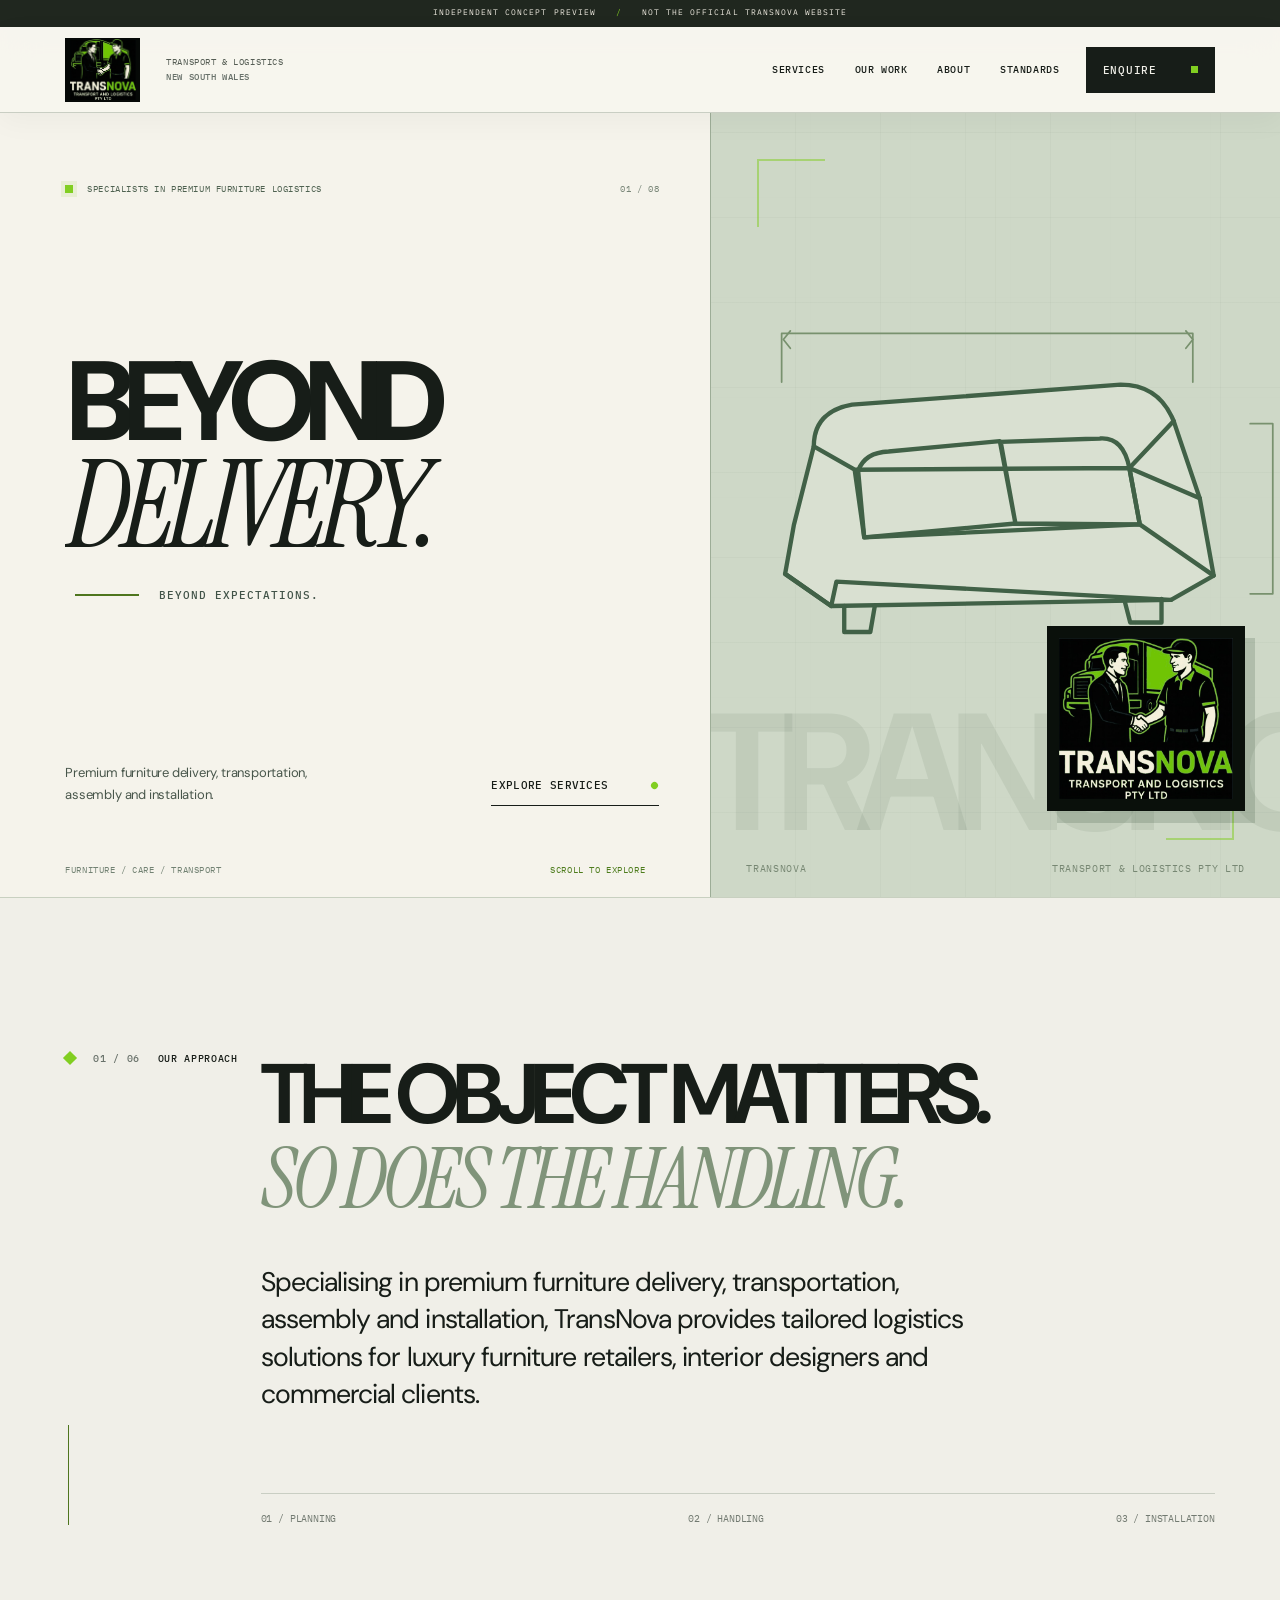
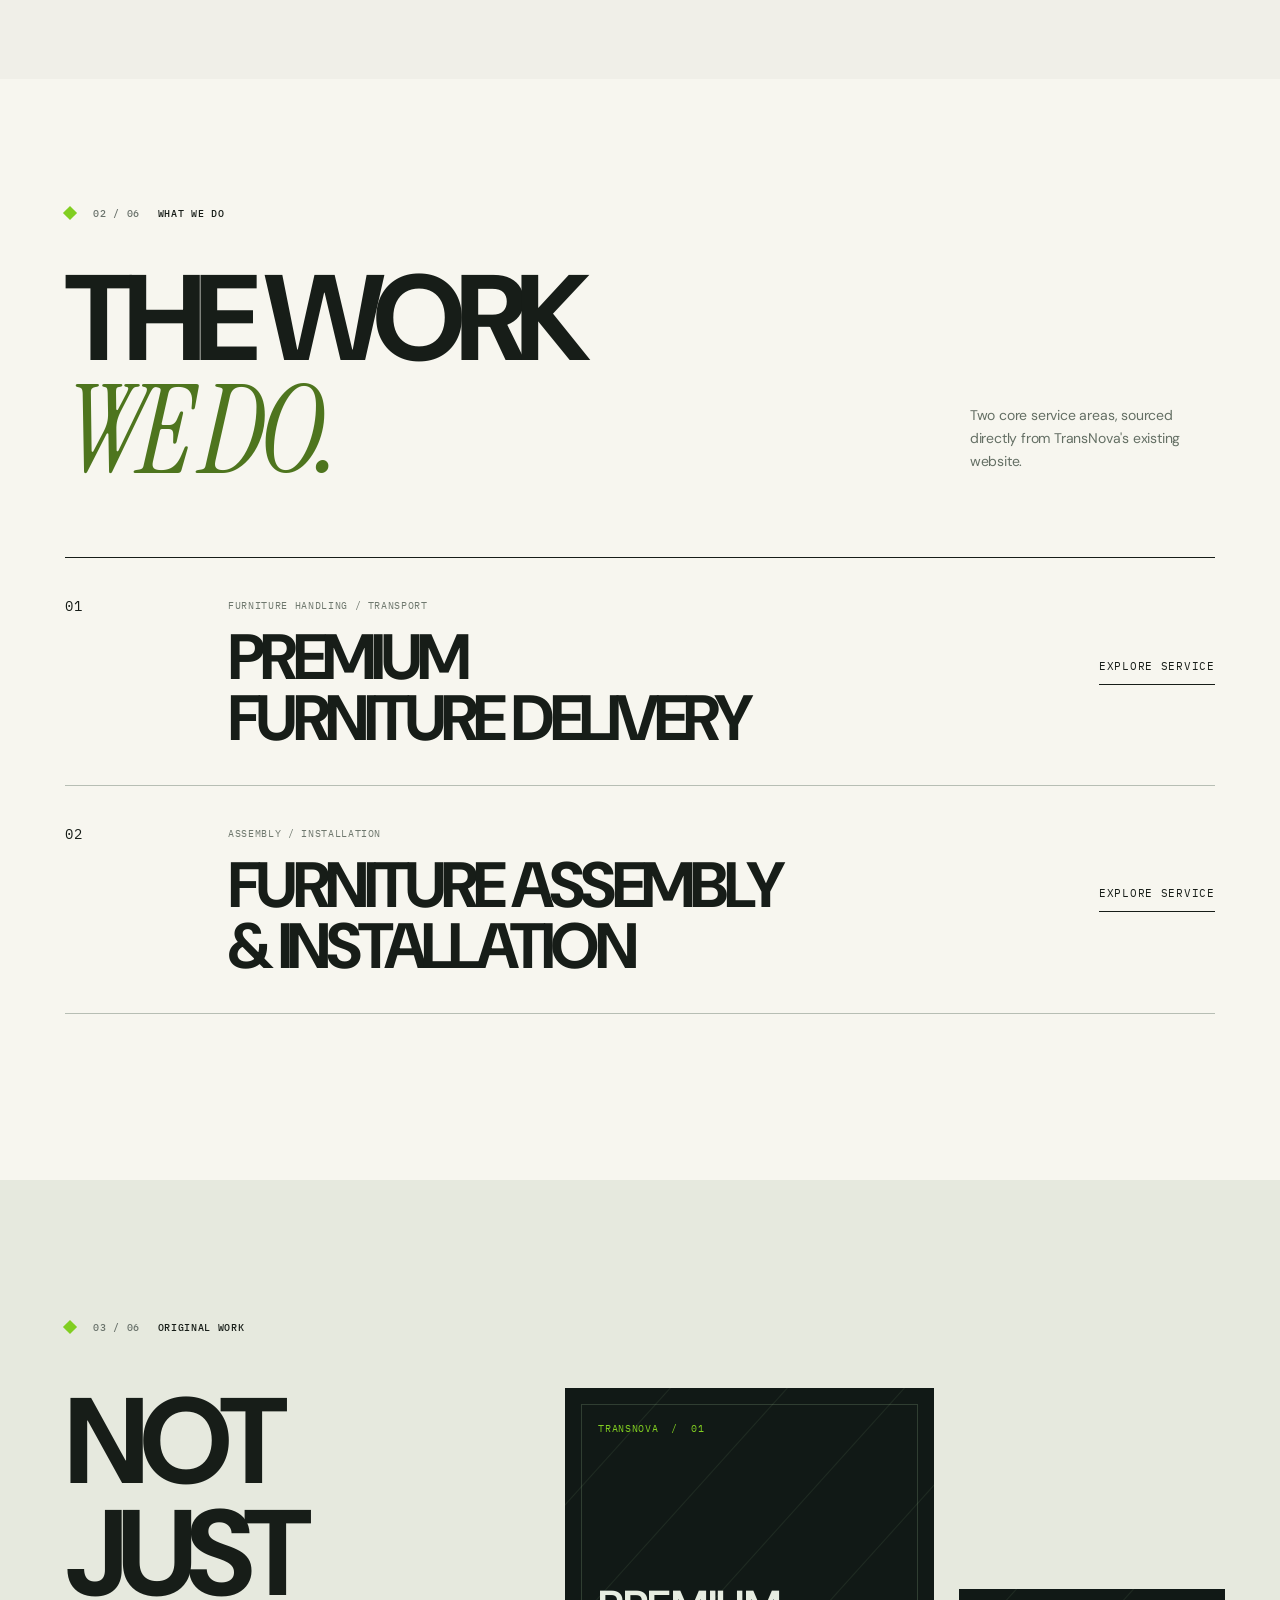
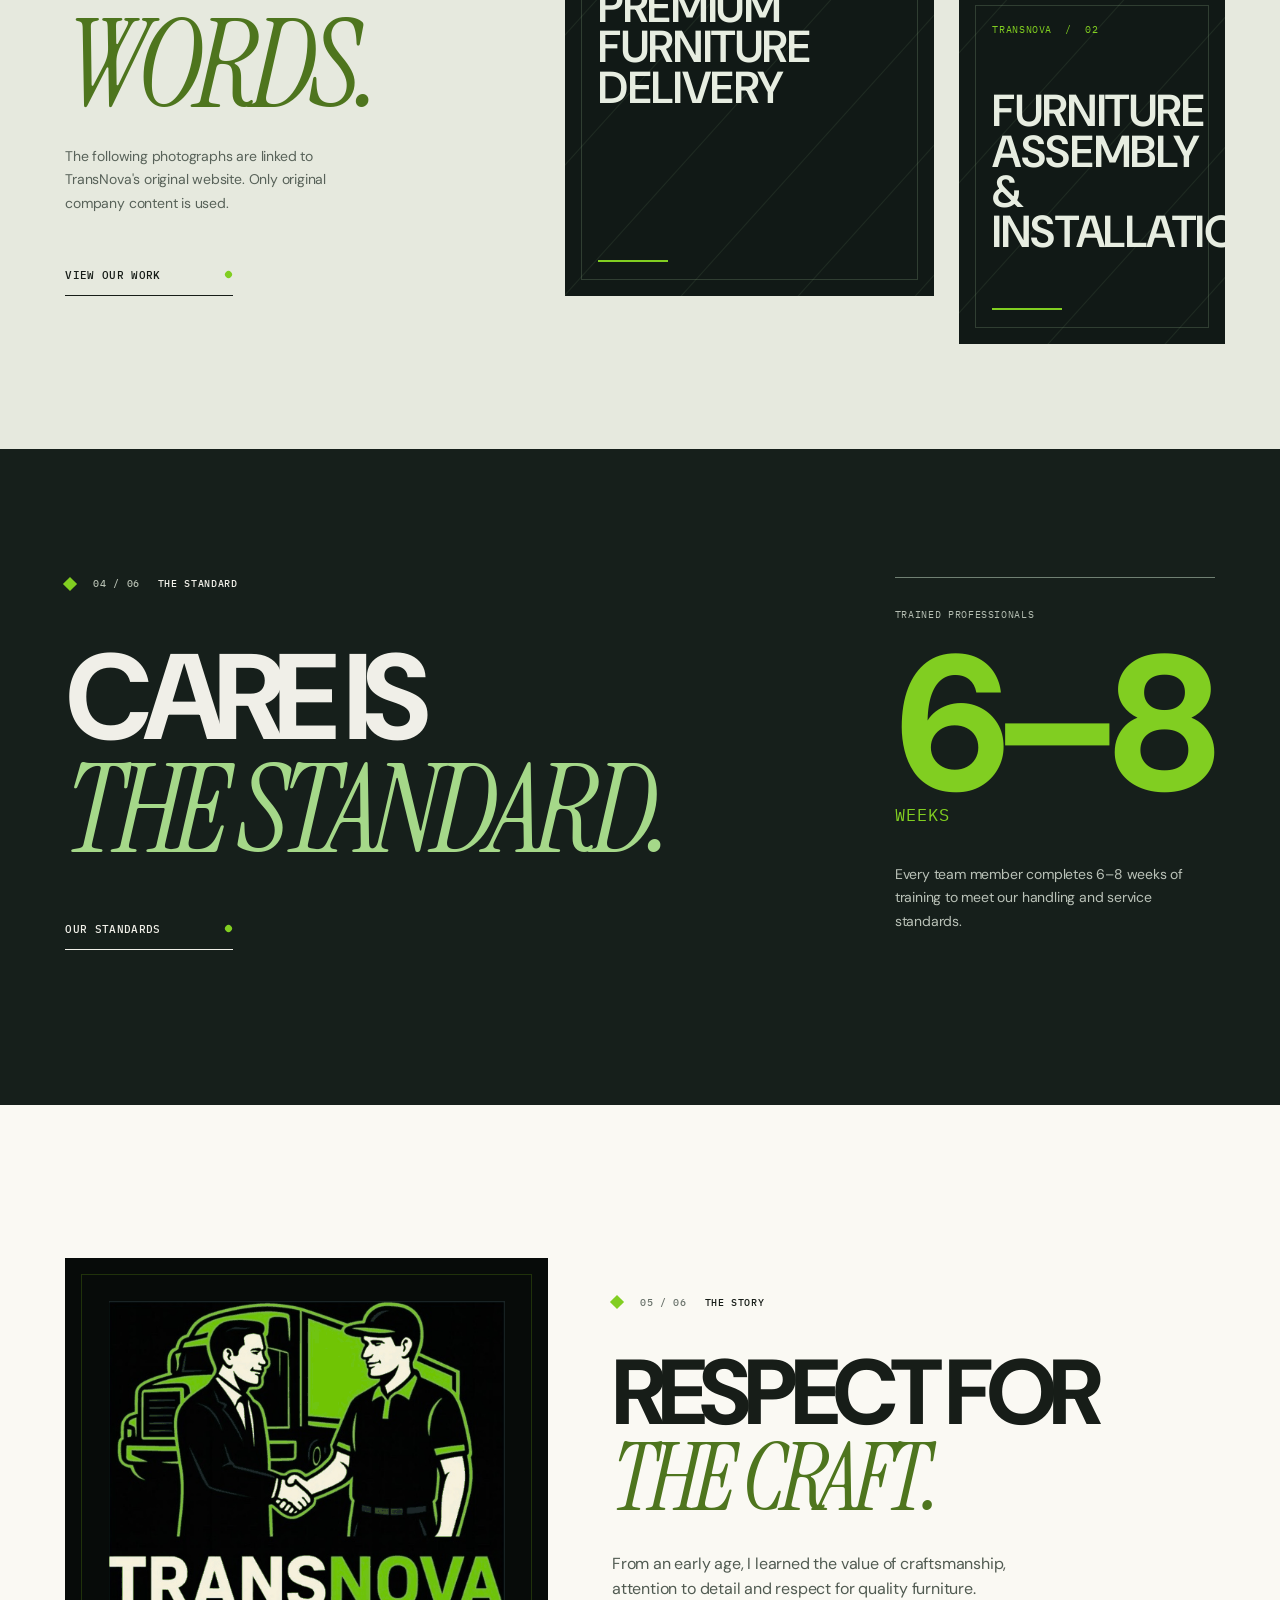
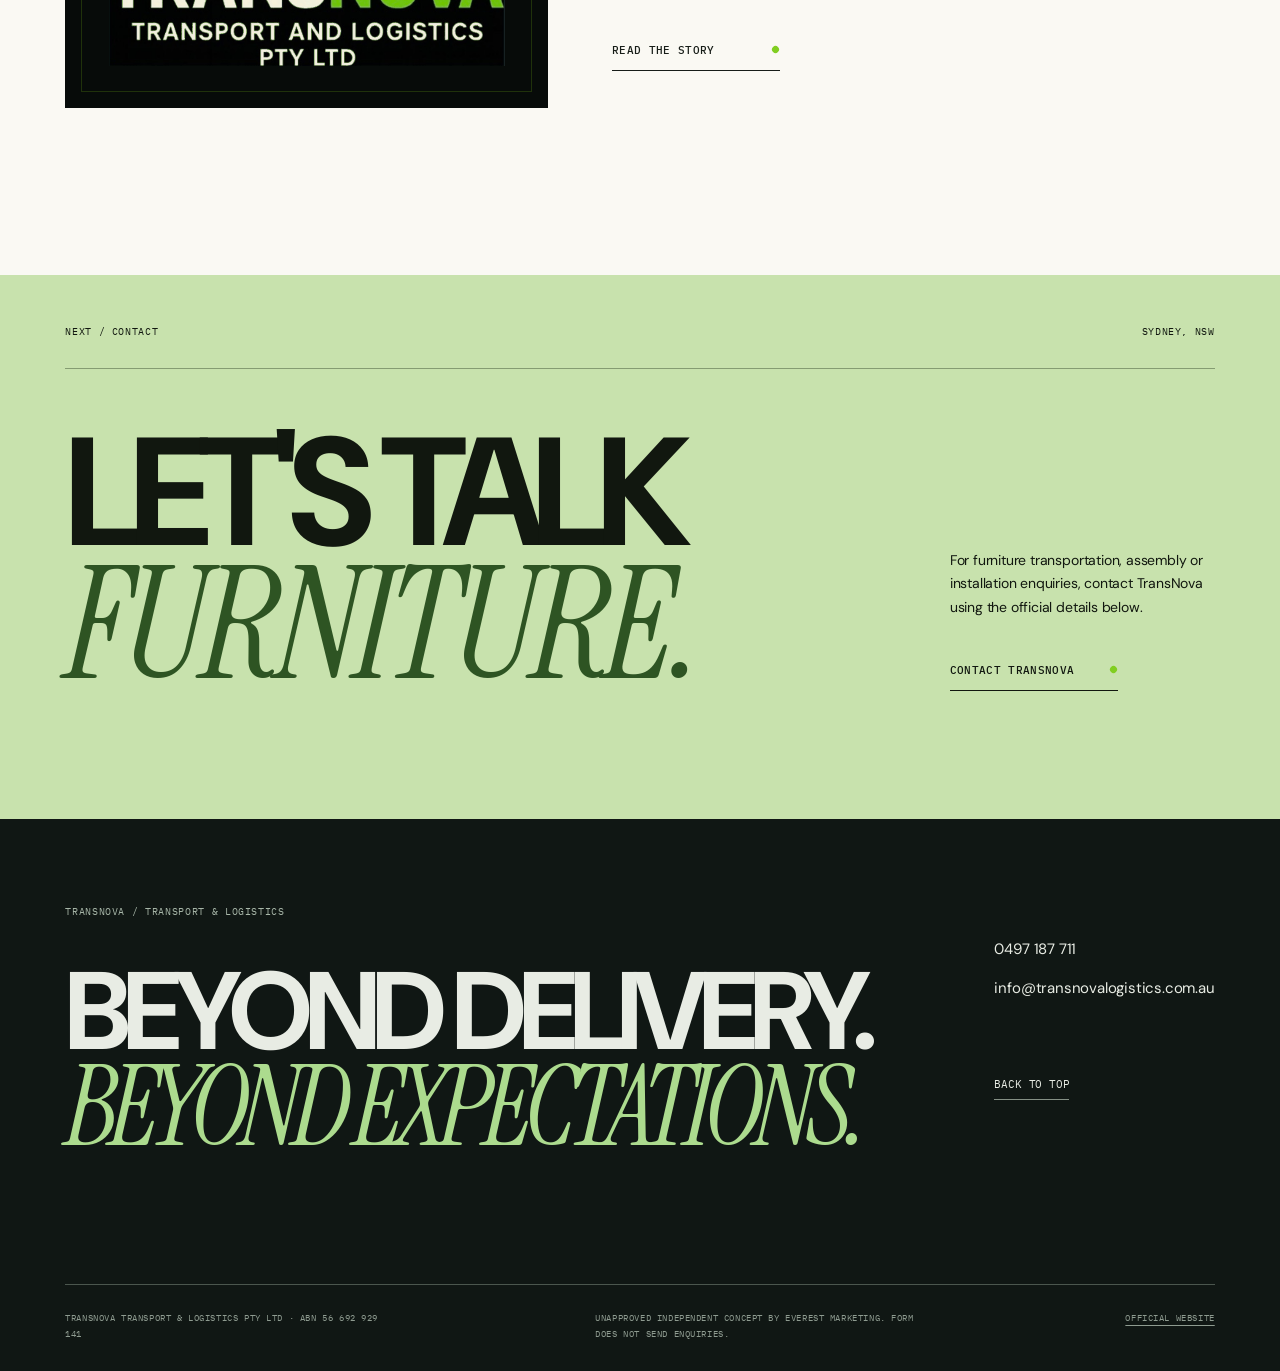
==== commit a968a83c: "Art-direct TransNova with catalogue typography, furniture illustration and interactive motion" ====
--- a/index.html
+++ b/index.html
@@ -1,6 +1,6 @@
-<!doctype html><html lang="en-AU"><head><meta charset="utf-8"><meta name="viewport" content="width=device-width, initial-scale=1"><meta name="robots" content="noindex,nofollow,noarchive"><meta name="theme-color" content="#121714"><meta name="description" content="An independent TransNova website redesign demonstration using original business details."><title>Home | TransNova — Independent Design Demo</title><link rel="icon" type="image/svg+xml" href="/assets/favicon.svg"><link rel="preconnect" href="https://fonts.googleapis.com"><link rel="preconnect" href="https://fonts.gstatic.com" crossorigin><link href="https://fonts.googleapis.com/css2?family=Barlow+Condensed:wght@400;500;600;700;800&amp;family=IBM+Plex+Mono:wght@400;500;600&amp;family=IBM+Plex+Sans:wght@400;500;600;700&amp;display=swap" rel="stylesheet"><link rel="stylesheet" href="/styles.css"><script src="/site.js" defer></script></head><body data-page="home"><a class="skip" href="#main">Skip to content</a><div class="preview-banner">Independent concept preview <span class="banner-sep">/</span> Not the official TransNova website</div><div id="progress-track" aria-hidden="true"><div id="progress-bar"></div></div><header class="site-header" id="top"><div class="header-inner"><a class="brand" href="/" aria-label="TransNova home"><img src="/assets/transnova-logo.svg" alt="TransNova complete original handshake and truck logo" width="543" height="500"></a><span class="brand-descriptor">TRANSPORT &amp; LOGISTICS<br><b>NEW SOUTH WALES</b></span><nav class="nav" aria-label="Main navigation"><a href="/services/" >Services</a><a href="/our-work/" >Our work</a><a href="/about/" >About</a><a href="/our-standards/" >Standards</a></nav><a class="nav-contact" href="/contact/">Enquire <span></span></a><button id="nav-toggle" class="nav-toggle" aria-controls="mobile-nav" aria-expanded="false" aria-label="Open navigation" type="button"><span></span><span></span></button></div><nav id="mobile-nav" class="mobile-nav" inert aria-label="Mobile navigation"><a href="/services/" ><span>Services</span><small>01</small></a><a href="/our-work/" ><span>Our work</span><small>02</small></a><a href="/about/" ><span>About</span><small>03</small></a><a href="/our-standards/" ><span>Standards</span><small>04</small></a><a href="/contact/" ><span>Contact</span><small>05</small></a><div class="menu-foot"><a href="tel:+61497187711">0497 187 711</a><a href="mailto:info@transnovalogistics.com.au">info@transnovalogistics.com.au</a></div></nav></header><main id="main"><section class="hero" aria-labelledby="hero-heading"><div class="hero-main"><div class="hero-supra"><span class="green-dot"></span> SPECIALISTS IN PREMIUM FURNITURE LOGISTICS <span class="serial">01 / 08</span></div><div class="hero-title-stack"><h1 id="hero-heading"><span class="hero-line"><b>BEYOND</b></span><span class="hero-line"><b>DELIVERY.</b></span></h1><div class="hero-sub"><span class="sub-rule"></span><span>BEYOND EXPECTATIONS.</span></div></div><div class="hero-bottom"><p>Premium furniture delivery, transportation, assembly and installation.</p><a href="/services/" class="line-button line-button--light">Explore services</a></div></div><div class="hero-logo-stage"><div class="stage-grid" aria-hidden="true"></div><div class="stage-corner top-left"></div><div class="stage-corner bottom-right"></div><div class="hero-logo-holder"><img src="/assets/transnova-logo.svg" alt="Complete original TransNova logo featuring a delivery truck, two people shaking hands and original green and cream typography" width="543" height="500"></div><div class="stage-bottom"><span>TRANSNOVA</span><span>TRANSPORT &amp; LOGISTICS PTY LTD</span></div></div><div class="hero-bottom-rail" aria-hidden="true"><span>FURNITURE / CARE / TRANSPORT</span><span>SCROLL TO EXPLORE</span></div></section>
+<!doctype html><html lang="en-AU"><head><meta charset="utf-8"><meta name="viewport" content="width=device-width, initial-scale=1"><meta name="robots" content="noindex,nofollow,noarchive"><meta name="theme-color" content="#121714"><meta name="description" content="An independent TransNova website redesign demonstration using original business details."><title>Home | TransNova — Independent Design Demo</title><link rel="icon" type="image/svg+xml" href="/assets/favicon.svg"><link rel="preconnect" href="https://fonts.googleapis.com"><link rel="preconnect" href="https://fonts.gstatic.com" crossorigin><link href="https://fonts.googleapis.com/css2?family=DM+Sans:wght@400;500;600;700;800&amp;family=Instrument+Serif:ital@0;1&amp;family=IBM+Plex+Mono:wght@400;500;600&amp;display=swap" rel="stylesheet"><link rel="stylesheet" href="/styles.css"><script src="/site.js" defer></script><link rel="stylesheet" href="/studio-v4.css"></head><body data-page="home"><a class="skip" href="#main">Skip to content</a><div class="preview-banner">Independent concept preview <span class="banner-sep">/</span> Not the official TransNova website</div><div id="progress-track" aria-hidden="true"><div id="progress-bar"></div></div><header class="site-header" id="top"><div class="header-inner"><a class="brand" href="/" aria-label="TransNova home"><img src="/assets/transnova-logo.svg" alt="TransNova complete original handshake and truck logo" width="543" height="500"></a><span class="brand-descriptor">TRANSPORT &amp; LOGISTICS<br><b>NEW SOUTH WALES</b></span><nav class="nav" aria-label="Main navigation"><a href="/services/" >Services</a><a href="/our-work/" >Our work</a><a href="/about/" >About</a><a href="/our-standards/" >Standards</a></nav><a class="nav-contact" href="/contact/">Enquire <span></span></a><button id="nav-toggle" class="nav-toggle" aria-controls="mobile-nav" aria-expanded="false" aria-label="Open navigation" type="button"><span></span><span></span></button></div><nav id="mobile-nav" class="mobile-nav" inert aria-label="Mobile navigation"><a href="/services/" ><span>Services</span><small>01</small></a><a href="/our-work/" ><span>Our work</span><small>02</small></a><a href="/about/" ><span>About</span><small>03</small></a><a href="/our-standards/" ><span>Standards</span><small>04</small></a><a href="/contact/" ><span>Contact</span><small>05</small></a><div class="menu-foot"><a href="tel:+61497187711">0497 187 711</a><a href="mailto:info@transnovalogistics.com.au">info@transnovalogistics.com.au</a></div></nav></header><main id="main"><section class="hero" aria-labelledby="hero-heading"><div class="hero-main"><div class="hero-supra"><span class="green-dot"></span> SPECIALISTS IN PREMIUM FURNITURE LOGISTICS <span class="serial">01 / 08</span></div><div class="hero-title-stack"><h1 id="hero-heading"><span class="hero-line"><b>BEYOND</b></span><span class="hero-line"><b>DELIVERY.</b></span></h1><div class="hero-sub"><span class="sub-rule"></span><span>BEYOND EXPECTATIONS.</span></div></div><div class="hero-bottom"><p>Premium furniture delivery, transportation, assembly and installation.</p><a href="/services/" class="line-button line-button--light">Explore services</a></div></div><div class="hero-logo-stage studio-object-stage"><div class="studio-object-art" aria-hidden="true"></div><div class="stage-grid" aria-hidden="true"></div><div class="stage-corner top-left"></div><div class="stage-corner bottom-right"></div><div class="hero-logo-holder"><img src="/assets/transnova-logo.svg" alt="Complete original TransNova logo featuring a delivery truck, two people shaking hands and original green and cream typography" width="543" height="500"></div><div class="stage-bottom"><span>TRANSNOVA</span><span>TRANSPORT &amp; LOGISTICS PTY LTD</span></div></div><div class="hero-bottom-rail" aria-hidden="true"><span>FURNITURE / CARE / TRANSPORT</span><span>SCROLL TO EXPLORE</span></div></section>
 <section class="manifesto section-gutter" id="introduction"><div class="manifesto-aside"><div class="label-line reveal"><span class="index-square"></span><span>01 / 06</span><span>OUR APPROACH</span></div><div class="manifesto-stripe"></div></div><div class="manifesto-main"><div class="manifesto-lead reveal"><span>THE OBJECT MATTERS.</span><br><span class="tint">SO DOES THE HANDLING.</span></div><p class="manifesto-copy reveal">Specialising in premium furniture delivery, transportation, assembly and installation, TransNova provides tailored logistics solutions for luxury furniture retailers, interior designers and commercial clients.</p><div class="manifesto-meta"><span>01 / PLANNING</span><span>02 / HANDLING</span><span>03 / INSTALLATION</span></div></div></section>
 <section class="home-services section-gutter" id="services"><div class="services-section-head"><div><div class="label-line reveal"><span class="index-square"></span><span>02 / 06</span><span>WHAT WE DO</span></div><h2 class="tall-heading reveal">THE WORK<br><span>WE DO.</span></h2></div><p class="section-lead reveal">Two core service areas, sourced directly from TransNova's existing website.</p></div><div class="home-service-list"><a class="home-service-item reveal" href="/services/premium-furniture-delivery/"><span class="row-code">01</span><div><span class="service-category">FURNITURE HANDLING / TRANSPORT</span><h3>PREMIUM<br>FURNITURE DELIVERY</h3></div><span class="view-text">Explore service</span></a><a class="home-service-item reveal" href="/services/furniture-assembly-installation/"><span class="row-code">02</span><div><span class="service-category">ASSEMBLY / INSTALLATION</span><h3>FURNITURE ASSEMBLY<br>&amp; INSTALLATION</h3></div><span class="view-text">Explore service</span></a></div></section>
 <section class="work-editorial section-gutter"><div class="work-editorial-title"><div class="label-line reveal"><span class="index-square"></span><span>03 / 06</span><span>ORIGINAL WORK</span></div><h2 class="tall-heading reveal">NOT JUST<br><span>WORDS.</span></h2><p class="reveal">The following photographs are linked to TransNova's original website. Only original company content is used.</p><a class="line-button" href="/our-work/">View our work</a></div><div class="photo-mosaic"><div class="photo-mosaic-large reveal"><button class="photo-window photo-tall gallery-trigger" type="button" data-gallery="0" aria-label="Enlarge original TransNova photograph"><div class="photo-typographic" aria-hidden="true"><div class="outline-frame"></div><span class="photo-code">TRANSNOVA&nbsp; / &nbsp;01</span><span class="photo-name">Premium Furniture Delivery</span><span class="photo-hairline"></span></div><img src="https://cloud.katana.nexigen.digital/katana/5ozBrS6MzncrUaGjnxJCVrTz92WWCTLftDbB06SR.webp" alt="Premium Furniture Delivery image published by TransNova" loading="lazy" decoding="async"></button></div><div class="photo-mosaic-small reveal"><button class="photo-window photo-wide gallery-trigger" type="button" data-gallery="1" aria-label="Enlarge original TransNova photograph"><div class="photo-typographic" aria-hidden="true"><div class="outline-frame"></div><span class="photo-code">TRANSNOVA&nbsp; / &nbsp;02</span><span class="photo-name">Furniture Assembly &amp; Installation</span><span class="photo-hairline"></span></div><img src="https://cloud.katana.nexigen.digital/katana/yAEGdFmosfU09n3DAdpWn50Ltx2opykpTCaUC0C4.webp" alt="Furniture Assembly &amp; Installation image published by TransNova" loading="lazy" decoding="async"></button></div></div></section>
 <section class="assurance section-gutter"><div><div class="label-line reveal"><span class="index-square"></span><span>04 / 06</span><span>THE STANDARD</span></div><h2 class="tall-heading reveal">CARE IS<br><span>THE STANDARD.</span></h2><a class="line-button line-button--light" href="/our-standards/">Our standards</a></div><div class="training"><span class="training-label">TRAINED PROFESSIONALS</span><strong class="reveal">6–8</strong><span class="training-unit">WEEKS</span><p>Every team member completes 6–8 weeks of training to meet our handling and service standards.</p></div></section>
-<section class="story-pull section-gutter"><div class="story-pull-mark"><img src="/assets/transnova-logo.svg" loading="lazy" alt="The complete TransNova company logo"></div><div><div class="reveal"><div class="label-line reveal"><span class="index-square"></span><span>05 / 06</span><span>THE STORY</span></div></div><h2 class="tall-heading reveal">RESPECT FOR<br><span>THE CRAFT.</span></h2><p class="reveal">From an early age, I learned the value of craftsmanship, attention to detail and respect for quality furniture.</p><a href="/about/" class="line-button">Read the story</a></div></section><section class="closing-cta"><div class="cta-rail"><span class="super-label">NEXT / CONTACT</span><span>SYDNEY, NSW</span></div><div class="cta-row"><h2 class="reveal">LET'S TALK<br><span>FURNITURE.</span></h2><div class="cta-actions reveal"><p>For furniture transportation, assembly or installation enquiries, contact TransNova using the official details below.</p><a href="/contact/" class="line-button">Contact TransNova</a></div></div></section></main><footer class="site-footer"><div class="footer-top"><div class="footer-intro"><span class="super-label">TRANSNOVA / TRANSPORT &amp; LOGISTICS</span><p>Beyond delivery.<br><span>Beyond expectations.</span></p></div><div class="footer-right"><a href="tel:+61497187711">0497 187 711</a><a href="mailto:info@transnovalogistics.com.au">info@transnovalogistics.com.au</a><a class="footer-back" href="#top">Back to top</a></div></div><div class="footer-bottom"><span>TransNova Transport &amp; Logistics Pty Ltd · ABN 56 692 929 141</span><span>Unapproved independent concept by Everest Marketing. Form does not send enquiries.</span><a href="https://transnovalogistics.com.au/" target="_blank" rel="noopener noreferrer">Official website</a></div></footer><dialog class="gallery-dialog" id="gallery-dialog" aria-label="Original TransNova photography"><div class="gallery-chrome"><span class="super-label">TRANSNOVA / IMAGE VIEWER</span><button type="button" id="gallery-close">Close <span aria-hidden="true">×</span></button></div><div class="gallery-center"><img id="gallery-image" alt="Original TransNova work photograph"></div><div class="gallery-chrome gallery-bottom"><span id="gallery-position">01 / 03</span><div><button id="gallery-prev" type="button">Previous</button><button id="gallery-next" type="button">Next</button></div></div></dialog></body></html>+<section class="story-pull section-gutter"><div class="story-pull-mark"><img src="/assets/transnova-logo.svg" loading="lazy" alt="The complete TransNova company logo"></div><div><div class="reveal"><div class="label-line reveal"><span class="index-square"></span><span>05 / 06</span><span>THE STORY</span></div></div><h2 class="tall-heading reveal">RESPECT FOR<br><span>THE CRAFT.</span></h2><p class="reveal">From an early age, I learned the value of craftsmanship, attention to detail and respect for quality furniture.</p><a href="/about/" class="line-button">Read the story</a></div></section><section class="closing-cta"><div class="cta-rail"><span class="super-label">NEXT / CONTACT</span><span>SYDNEY, NSW</span></div><div class="cta-row"><h2 class="reveal">LET'S TALK<br><span>FURNITURE.</span></h2><div class="cta-actions reveal"><p>For furniture transportation, assembly or installation enquiries, contact TransNova using the official details below.</p><a href="/contact/" class="line-button">Contact TransNova</a></div></div></section></main><footer class="site-footer"><div class="footer-top"><div class="footer-intro"><span class="super-label">TRANSNOVA / TRANSPORT &amp; LOGISTICS</span><p>Beyond delivery.<br><span>Beyond expectations.</span></p></div><div class="footer-right"><a href="tel:+61497187711">0497 187 711</a><a href="mailto:info@transnovalogistics.com.au">info@transnovalogistics.com.au</a><a class="footer-back" href="#top">Back to top</a></div></div><div class="footer-bottom"><span>TransNova Transport &amp; Logistics Pty Ltd · ABN 56 692 929 141</span><span>Unapproved independent concept by Everest Marketing. Form does not send enquiries.</span><a href="https://transnovalogistics.com.au/" target="_blank" rel="noopener noreferrer">Official website</a></div></footer><dialog class="gallery-dialog" id="gallery-dialog" aria-label="Original TransNova photography"><div class="gallery-chrome"><span class="super-label">TRANSNOVA / IMAGE VIEWER</span><button type="button" id="gallery-close">Close <span aria-hidden="true">×</span></button></div><div class="gallery-center"><img id="gallery-image" alt="Original TransNova work photograph"></div><div class="gallery-chrome gallery-bottom"><span id="gallery-position">01 / 03</span><div><button id="gallery-prev" type="button">Previous</button><button id="gallery-next" type="button">Next</button></div></div></dialog><script src="/studio-v4.js" defer></script></body></html>
--- a/studio-v4.css
+++ b/studio-v4.css
@@ -0,0 +1,42 @@
+
+/* Studio Edition 04 — art-directed furniture catalogue, independent TransNova demo. */
+:root{--paper:#f0efe8;--chalk:#faf9f3;--ink:#171d18;--ink2:#222922;--muted:#68716a;--line:#c9cec3;--green:#81ce21;--green-deep:#4e751e;--steel:#d7ded1;--body:'DM Sans',Arial,sans-serif;--display:'DM Sans',Arial,sans-serif;--editorial:'Instrument Serif',Georgia,serif;--mono:'IBM Plex Mono',monospace;--header-h:86px}
+body{background:var(--paper);letter-spacing:-.012em}.site-header{background:rgba(247,246,239,.95);box-shadow:0 8px 30px rgba(25,35,27,.04)}.preview-banner{background:#20271f;color:#eeeae0}
+.brand{width:75px;height:64px;background:#060907}.brand img{max-width:68px;height:61px}.brand-descriptor{font-size:9px}
+.nav a{font-size:10px}.tall-heading,.display-mast{font-family:var(--display);font-weight:750;letter-spacing:-.08em;line-height:.92}
+.tall-heading span{font-family:var(--editorial);font-style:italic;font-weight:400;letter-spacing:-.055em;text-transform:none;color:var(--green-deep)}
+.index-square{transform:rotate(45deg);width:10px;height:10px}
+.line-button::after{width:7px;height:7px;border:0;border-radius:50%;background:var(--green);transform:rotate(45deg)}.line-button:hover::after{transform:scale(1.7);background:currentColor}
+.hero{grid-template-columns:55.5% 44.5%;background:#f5f3eb;color:var(--ink);min-height:min(785px,calc(100svh - var(--header-h) - 27px));border-bottom:1px solid #c8d0c0}
+.hero-main{padding:clamp(46px,5.5vw,90px) 4vw 91px var(--gutter);min-height:680px}
+.hero-supra{color:#4f6251;font-size:9px}.hero-supra .serial{color:#788577}
+.hero h1{font-family:var(--display);font-weight:750;font-size:clamp(74px,8.8vw,164px);line-height:.85;letter-spacing:-.094em;white-space:nowrap}
+.hero-line{padding:0 .2em .11em .015em;margin:0 0 -.11em}.hero-line:last-child b{font-family:var(--editorial);font-style:italic;font-weight:400;text-transform:none;font-size:1.06em;letter-spacing:-.07em;line-height:.93}
+.hero-sub{font-family:var(--mono);font-size:11px;margin:27px 0 0 10px;letter-spacing:.09em;color:#415348}.hero-sub .sub-rule{background:var(--green-deep)}.hero-bottom p{color:#48564b;font-size:13px}.hero .line-button--light{color:var(--ink)}.hero .line-button--light:hover{color:var(--green-deep)}.hero-bottom-rail{width:55.5%;color:#728273}.hero-bottom-rail span:last-child{color:#4d7c1c}
+.studio-object-stage{position:relative;background:#ced8c7;min-height:620px;overflow:hidden;isolation:isolate;border-left:1px solid #9dad97;animation:none}
+.studio-object-stage::before{content:'';position:absolute;inset:0;background:repeating-linear-gradient(90deg,transparent 0,transparent 84px,rgba(60,79,58,.07) 85px),repeating-linear-gradient(0deg,transparent 0,transparent 84px,rgba(60,79,58,.07) 85px);pointer-events:none}
+.studio-object-stage::after{content:'TRANSNOVA';position:absolute;left:-.06em;bottom:5%;font:700 clamp(90px,13vw,250px)/1 var(--display);letter-spacing:-.1em;color:rgba(61,86,55,.085);pointer-events:none;white-space:nowrap}
+.studio-object-art{position:absolute;inset:6% 0 12%;background:url('/assets/studio-object.svg') center center/110% auto no-repeat;z-index:2;animation:studio-art-draw 1.8s cubic-bezier(.15,.75,.2,1) both;transform:translate3d(var(--pointer-x,0px),var(--pointer-y,0px),0);transition:transform .5s ease}
+.studio-object-stage .stage-grid{opacity:.06}.studio-object-stage .stage-corner{opacity:.5}.studio-object-stage .hero-logo-holder{position:absolute;right:6%;bottom:11%;z-index:5;width:clamp(150px,15.5vw,228px);max-width:none;min-width:0;background:#0a100b;padding:12px;box-shadow:10px 12px 0 rgba(24,50,25,.16);filter:none;animation:studio-card-in 1s .8s both}
+.studio-object-stage .hero-logo-holder img{width:100%;height:auto}.studio-object-stage .stage-bottom{z-index:5;color:#536650}
+.studio-marquee{overflow:hidden;background:#bce394;border-block:1px solid #293d24;padding:18px 0;white-space:nowrap}.studio-marquee-track{display:flex;width:max-content;animation:studio-marquee 31s linear infinite}.studio-marquee-track span{display:block;flex:none;font:700 clamp(20px,3vw,48px)/1 var(--display);letter-spacing:-.065em;text-transform:uppercase;padding-right:35px}.studio-marquee-track i{font-family:var(--editorial);font-weight:400;font-style:normal;color:#486a23;padding:0 18px}
+.studio-marquee:hover .studio-marquee-track{animation-play-state:paused}
+.manifesto{grid-template-columns:17% 83%}.manifesto-lead{font-family:var(--display);font-weight:680;letter-spacing:-.09em;line-height:1;font-size:clamp(52px,6.6vw,120px)}.manifesto-lead .tint{font-family:var(--editorial);font-weight:400;font-style:italic;letter-spacing:-.055em;color:#80947a}.manifesto-copy{font-size:clamp(19px,2.1vw,29px);letter-spacing:-.035em;max-width:720px;line-height:1.4}
+.studio-care{padding-top:clamp(100px,10vw,165px);padding-bottom:clamp(100px,11vw,176px);background:#1a2420;color:#f4f1e9;overflow:hidden}.studio-care-title{font:730 clamp(49px,7.6vw,132px)/.9 var(--display);letter-spacing:-.09em;margin:43px 0 60px}.studio-care-title em{font-family:var(--editorial);font-weight:400;color:#a8d786;letter-spacing:-.045em;white-space:nowrap}
+.studio-care-grid{display:grid;grid-template-columns:38% 62%;border-top:1px solid #546556}.studio-care-buttons{display:flex;flex-direction:column;padding-right:clamp(20px,3vw,54px);border-right:1px solid #546556}
+.studio-care-button{display:grid;grid-template-columns:38px 1fr;gap:16px;text-align:left;width:100%;background:none;color:#c1d1c0;border:0;border-bottom:1px solid #546556;padding:32px 0;transition:color .25s}.studio-care-button span:first-child{color:#90c57f;font:500 11px var(--mono);margin-top:8px}.studio-care-button strong{font:650 clamp(24px,2.6vw,39px)/1.06 var(--display);letter-spacing:-.06em}.studio-care-button[aria-pressed=true],.studio-care-button:hover{color:#fff}.studio-care-button[aria-pressed=true] strong{text-decoration:underline;text-decoration-color:#81ce21;text-underline-offset:12px;text-decoration-thickness:2px}
+.studio-care-visual{background:#253329;min-height:480px;display:flex;flex-direction:column;padding:27px clamp(25px,4vw,70px);position:relative;isolation:isolate}.studio-care-visual::before{content:'';position:absolute;inset:0;background:repeating-linear-gradient(0deg,transparent 0,transparent 83px,rgba(210,240,200,.05) 84px),repeating-linear-gradient(90deg,transparent 0,transparent 83px,rgba(210,240,200,.05) 84px);z-index:-1}
+.studio-care-top,.studio-care-end{display:flex;justify-content:space-between;gap:20px}.studio-care-top{font:500 10px var(--mono);color:#bed0b5}.studio-care-top span:last-child{color:#81ce21}.studio-care-art{flex:1;display:grid;place-items:center}.studio-care-art svg{width:min(100%,450px);height:auto}.studio-care-scene{stroke:#a1cd89;stroke-width:4;stroke-linecap:round;stroke-linejoin:round;fill:none;opacity:0;transform:translateY(18px) scale(.94);transform-origin:center;transition:opacity .6s,transform .6s}.studio-care-visual[data-scene="0"] .scene-0,.studio-care-visual[data-scene="1"] .scene-1,.studio-care-visual[data-scene="2"] .scene-2{opacity:1;transform:none}.studio-care-end{border-top:1px solid #6a806b;padding-top:23px;font-size:clamp(13px,1.4vw,18px);line-height:1.6;min-height:90px}.studio-care-end p{max-width:440px;margin:0}
+.home-services{background:#f7f6ef}.home-service-item::before{background:#e1ecd8}.home-service-item h3{font-family:var(--display);font-weight:730;letter-spacing:-.074em}.home-service-item:hover h3{transform:translateX(9px);transition:transform .4s}
+.work-editorial{background:#e6e9de}.assurance{background:#161f1b}.assurance .tall-heading span{color:#a5d889}.training strong{font-family:var(--display);font-weight:750;letter-spacing:-.09em}.closing-cta{background:#c8e2ad}.cta-row h2{font-family:var(--display);font-weight:750;letter-spacing:-.083em}.cta-row h2 span{font-family:var(--editorial);font-weight:400;font-style:italic;letter-spacing:-.035em}.site-footer{background:#101714}.footer-intro p{font-family:var(--display);font-weight:700;letter-spacing:-.075em}.footer-intro p span{font-family:var(--editorial);font-weight:400;font-style:italic;color:#acdb8e}
+.inner-hero--paper{background:#eeefe6}.display-mast{font-size:clamp(67px,10.8vw,190px)}.service-panel h2,.detail-content .tall-heading,.standard-detail .tall-heading,.about-copy .tall-heading{font-family:var(--display);letter-spacing:-.073em}.detail-hero .display-mast,.standards-hero .display-mast,.contact-hero .display-mast{font-family:var(--display);font-weight:740;letter-spacing:-.084em}
+@view-transition{navigation:auto}::view-transition-old(root){animation:studio-fade-out .2s ease both}::view-transition-new(root){animation:studio-fade-in .45s ease both}
+@keyframes studio-fade-out{to{opacity:0;transform:translateY(-10px)}}@keyframes studio-fade-in{from{opacity:0;transform:translateY(12px)}}
+@keyframes studio-art-draw{from{opacity:0;clip-path:inset(0 100% 0 0);filter:blur(7px)}to{opacity:1;clip-path:inset(0);filter:blur(0)}}
+@keyframes studio-card-in{from{opacity:0;transform:translateY(45px) rotate(3deg)}to{opacity:1;transform:none}}
+@keyframes studio-marquee{to{transform:translateX(-50%)}}
+@media(max-width:1180px){.hero{grid-template-columns:53% 47%}.hero-bottom-rail{width:53%}.hero h1{font-size:clamp(75px,8.6vw,116px)}.hero-main{min-height:620px}.studio-care-title em{white-space:normal}}
+@media(max-width:920px){.hero{grid-template-columns:1fr}.hero-main{min-height:570px;padding:74px var(--gutter) 90px}.hero h1{font-size:clamp(82px,12vw,116px)}.hero-bottom-rail{width:100%}.studio-object-stage{min-height:590px}.studio-object-stage .hero-logo-holder{width:165px}.manifesto{display:block}.manifesto-aside{min-height:0;display:flex;justify-content:space-between;margin-bottom:50px}.manifesto-lead{font-size:clamp(52px,7vw,81px)}.studio-care-grid{grid-template-columns:1fr}.studio-care-buttons{display:grid;grid-template-columns:repeat(3,1fr);border-right:0;gap:16px}.studio-care-button{display:flex;flex-direction:column;padding:20px 0}.studio-care-button strong{font-size:clamp(19px,3vw,27px)}}
+@media(max-width:650px){:root{--header-h:76px}.hero-main{min-height:505px;padding:60px var(--gutter) 73px}.hero h1{font-size:clamp(61px,15vw,100px)}.hero-line:last-child b{font-size:1.05em}.hero-sub{font-size:9px;gap:10px}.hero-bottom{flex-wrap:wrap}.hero-bottom p{font-size:12px}.hero .line-button{font-size:10px}.studio-object-stage{min-height:430px}.studio-object-art{background-size:116% auto}.studio-object-stage .hero-logo-holder{width:137px;padding:7px;bottom:11%}.hero-bottom-rail{bottom:430px}.studio-marquee{padding:15px 0}.studio-marquee-track span{font-size:23px}.manifesto-lead{font-size:clamp(48px,10vw,75px)}.manifesto-copy{font-size:19px}.studio-care{padding-top:95px;padding-bottom:100px}.studio-care-title{font-size:clamp(43px,9vw,65px)}.studio-care-buttons{gap:9px}.studio-care-button strong{font-size:clamp(13px,3.9vw,20px)}.studio-care-visual{min-height:340px;padding:20px}.studio-care-end{min-height:80px;font-size:13px}.display-mast{font-size:clamp(60px,11vw,89px)}}
+@media(max-width:380px){.hero h1{font-size:60px}.studio-object-stage{min-height:380px}.hero-bottom-rail{bottom:380px}.studio-object-stage .hero-logo-holder{width:118px}.studio-care-title{font-size:41px}.studio-care-button strong{font-size:13px}}
+@media(prefers-reduced-motion:reduce){.studio-marquee-track,.studio-object-art,.studio-object-stage .hero-logo-holder{animation:none!important;transition:none!important}::view-transition-old(root),::view-transition-new(root){animation:none!important}}
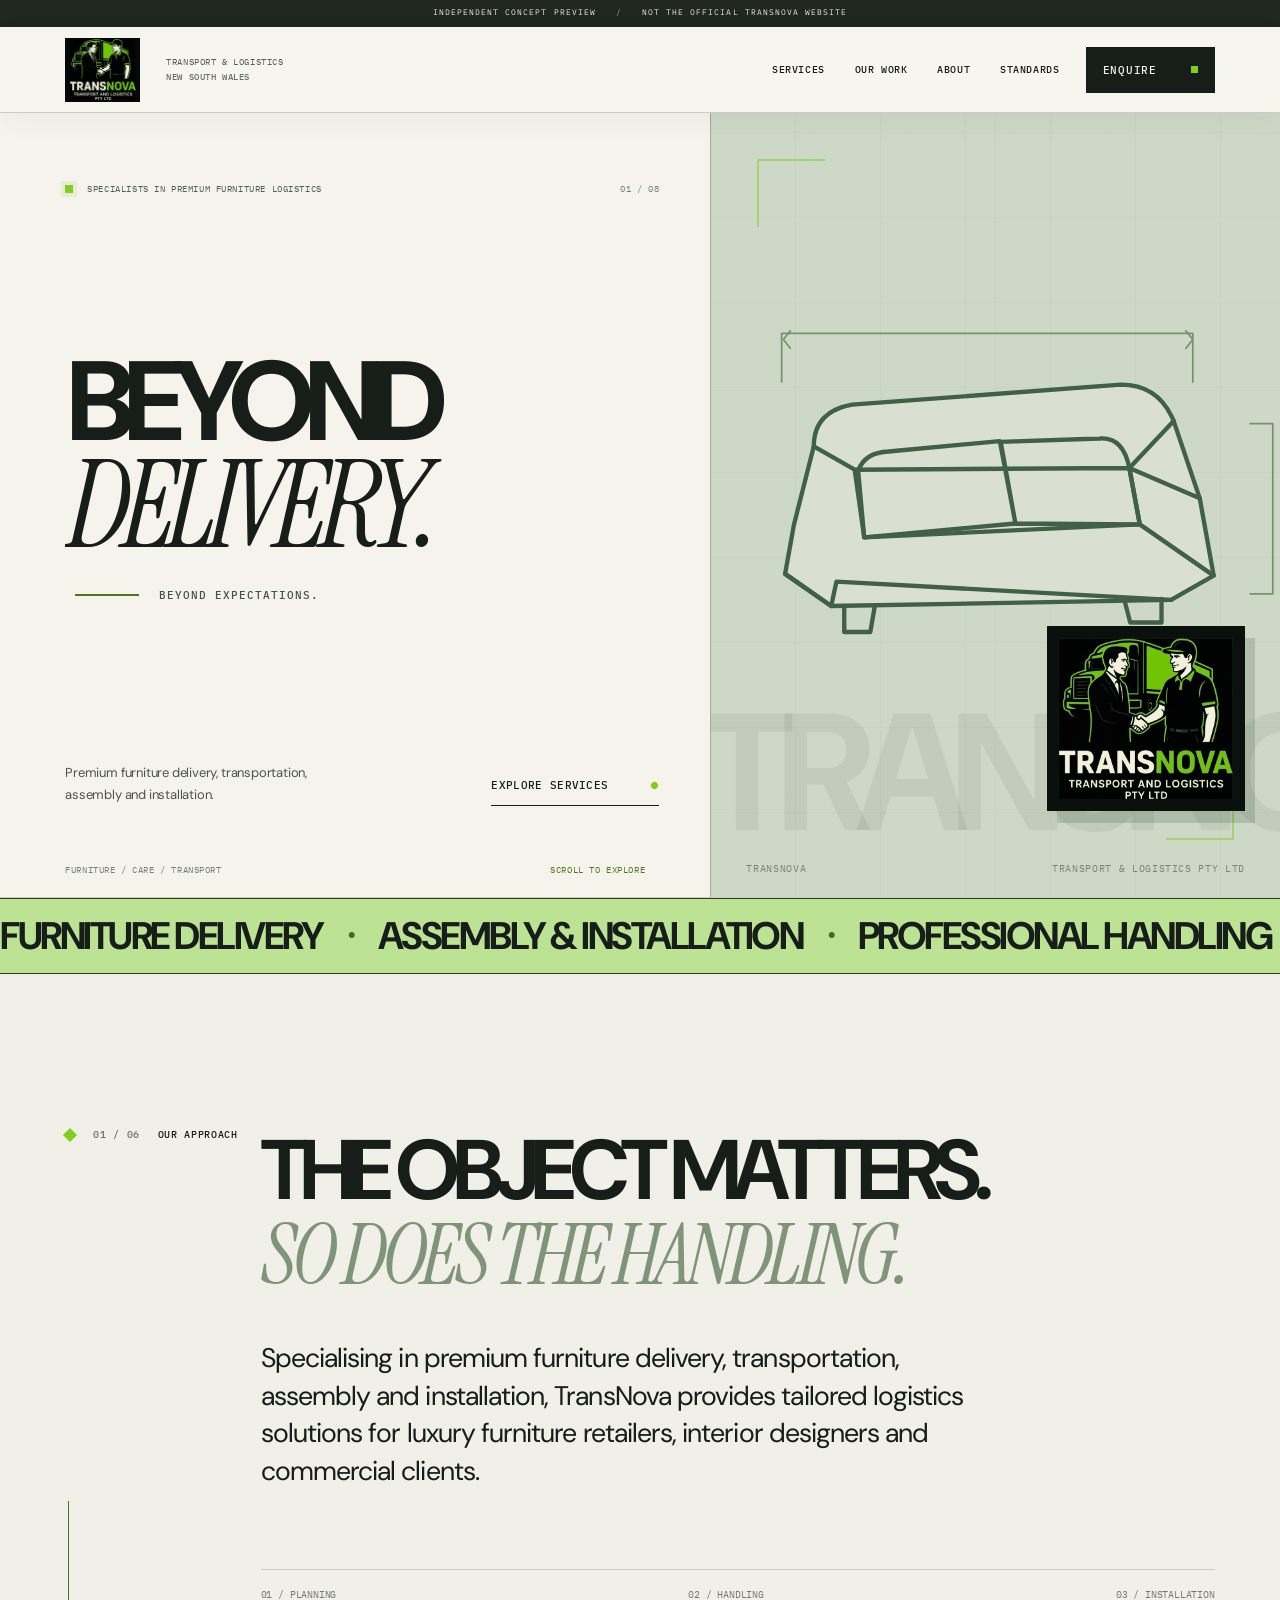
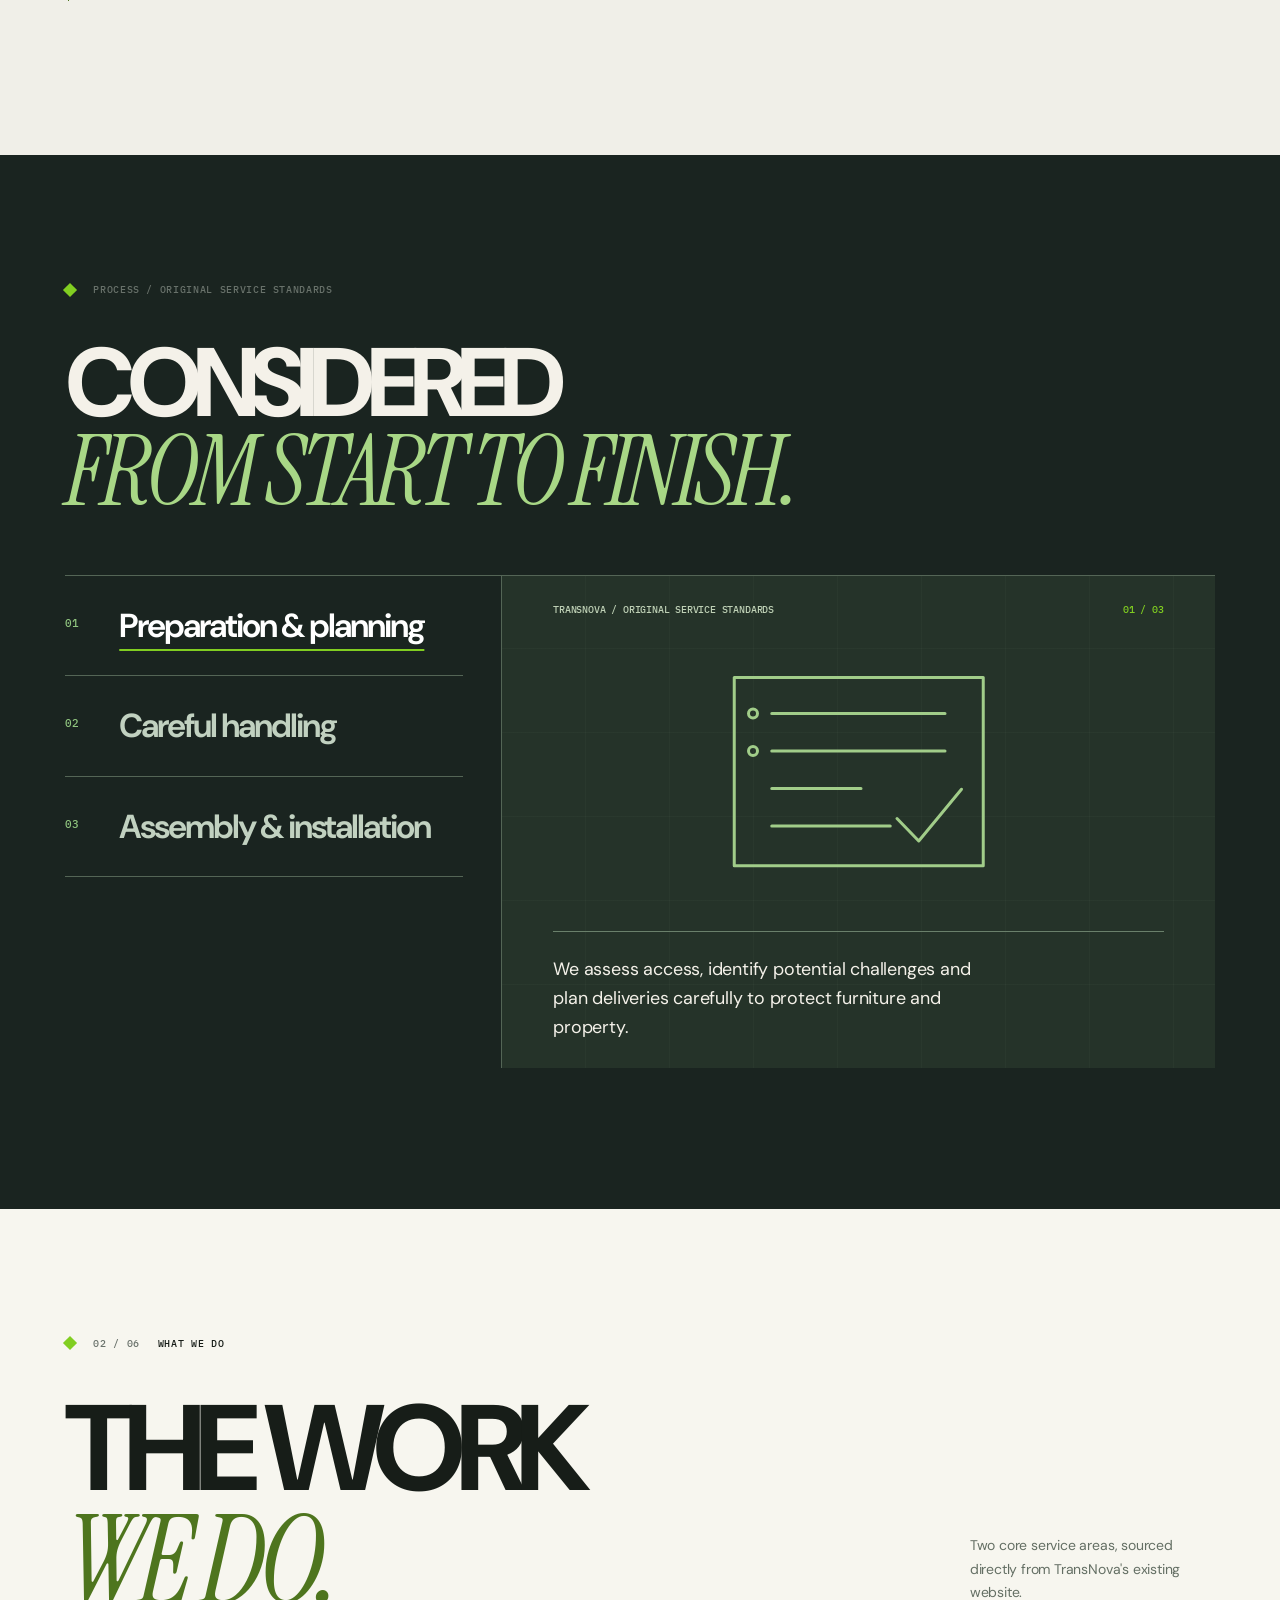
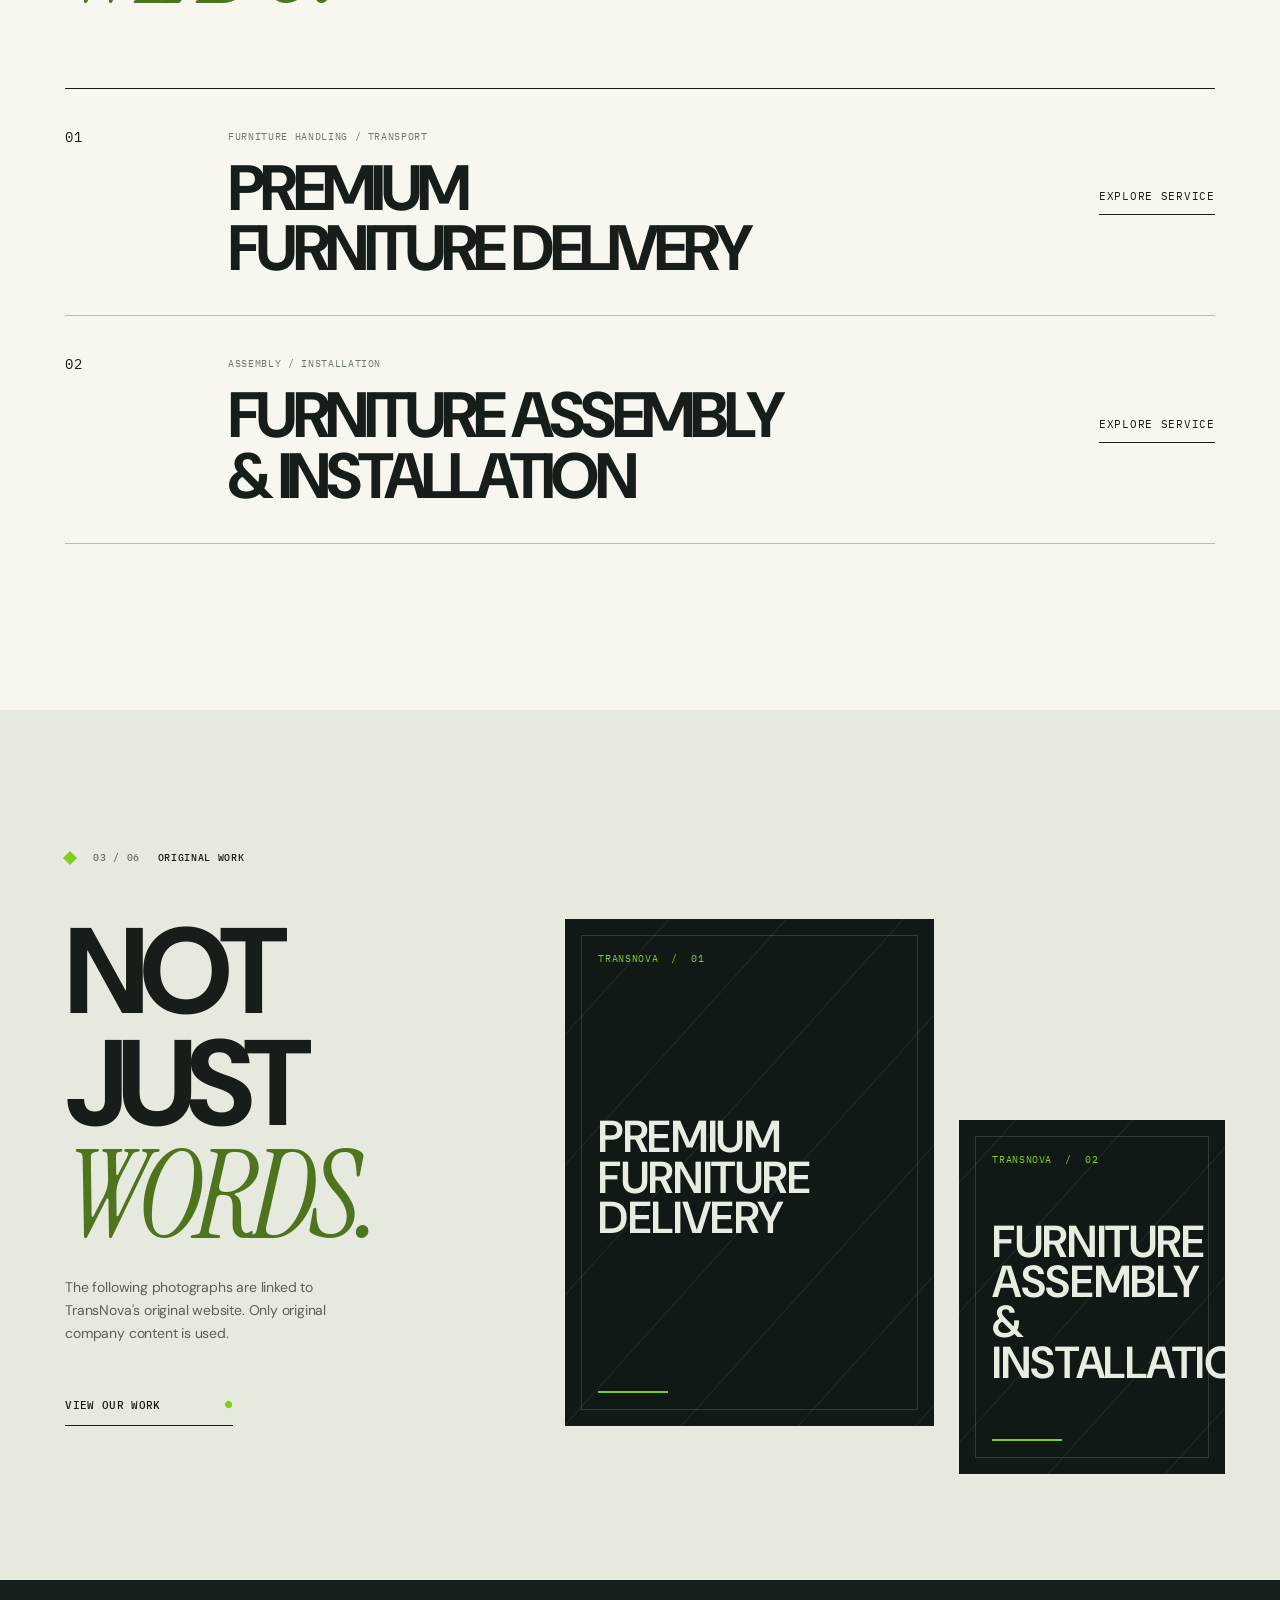
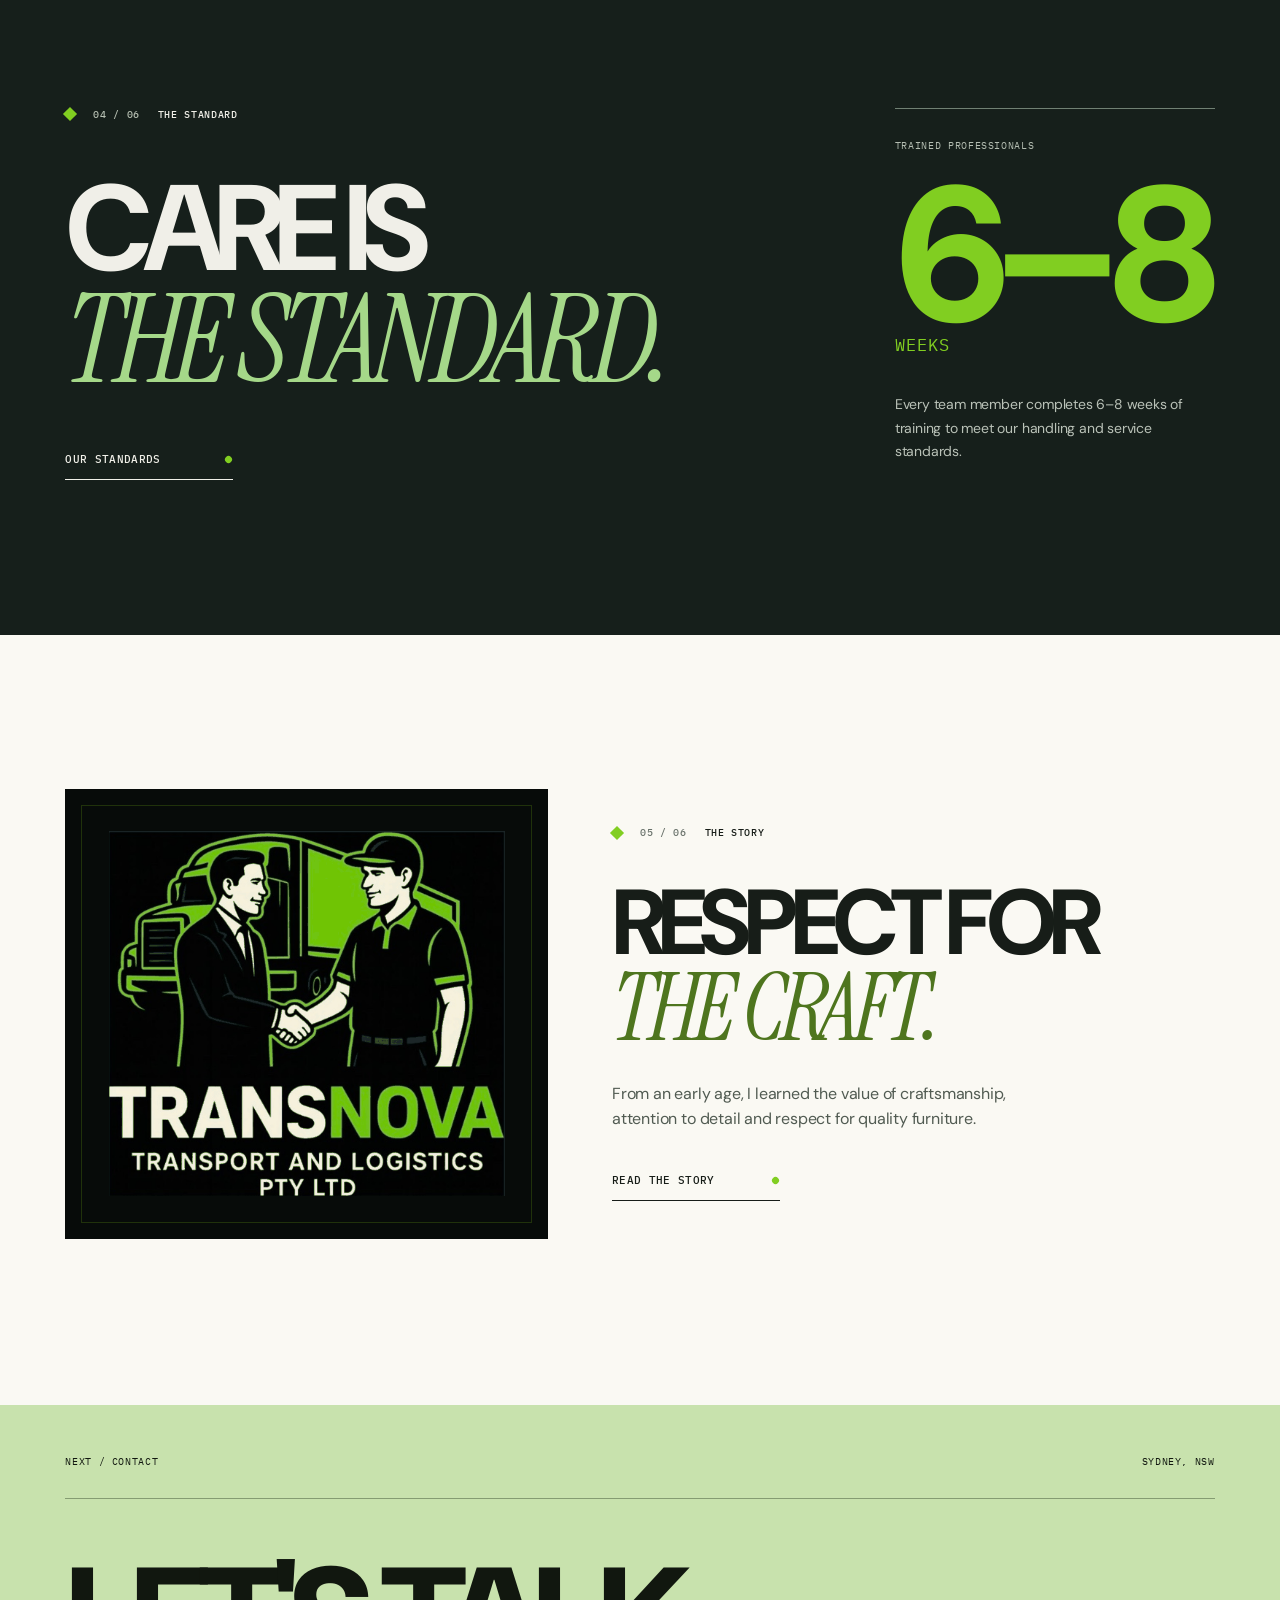
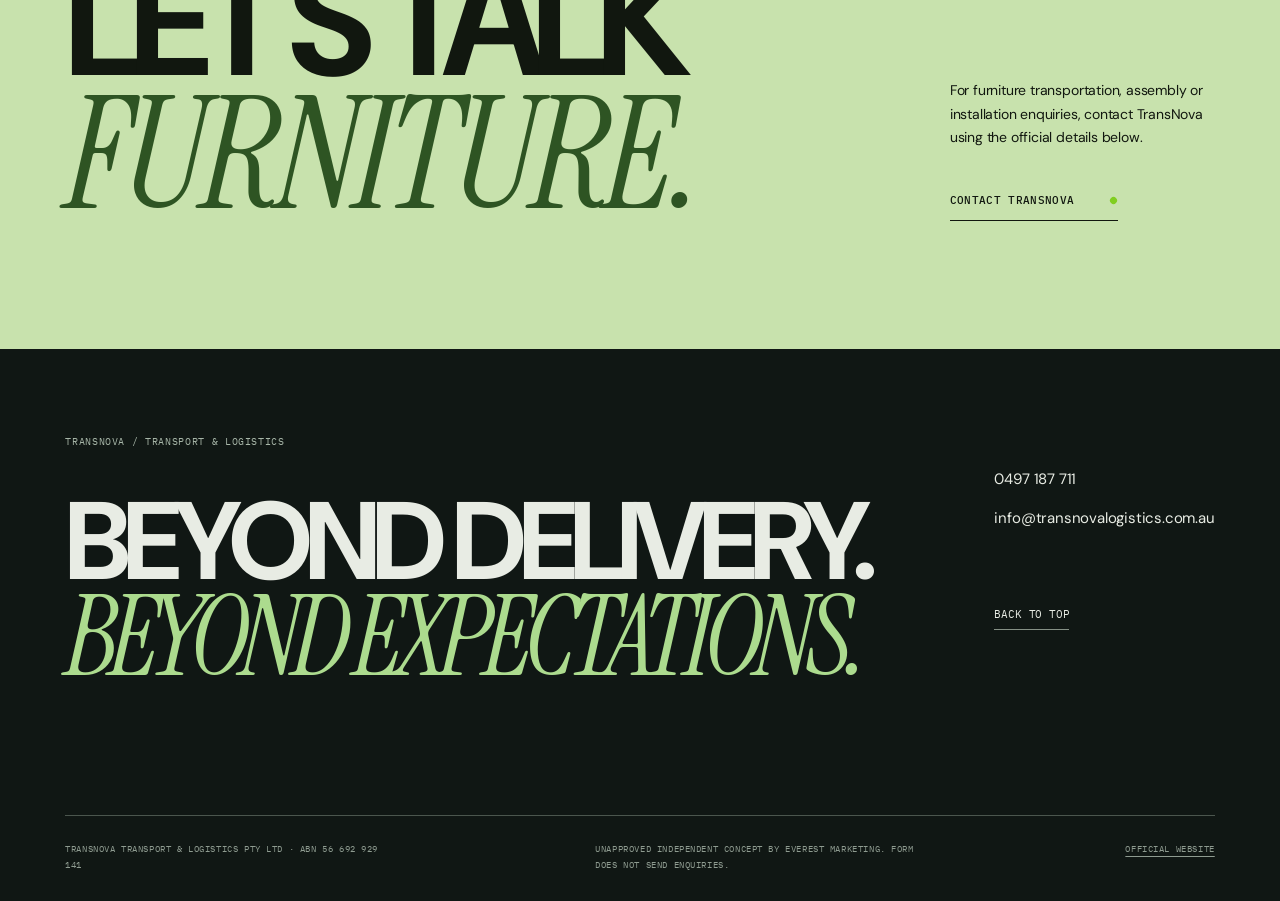
==== commit 2592644c: "Complete the animated services ticker and interactive three-stage care section" ====
--- a/index.html
+++ b/index.html
@@ -1,6 +1,4 @@
-<!doctype html><html lang="en-AU"><head><meta charset="utf-8"><meta name="viewport" content="width=device-width, initial-scale=1"><meta name="robots" content="noindex,nofollow,noarchive"><meta name="theme-color" content="#121714"><meta name="description" content="An independent TransNova website redesign demonstration using original business details."><title>Home | TransNova — Independent Design Demo</title><link rel="icon" type="image/svg+xml" href="/assets/favicon.svg"><link rel="preconnect" href="https://fonts.googleapis.com"><link rel="preconnect" href="https://fonts.gstatic.com" crossorigin><link href="https://fonts.googleapis.com/css2?family=DM+Sans:wght@400;500;600;700;800&amp;family=Instrument+Serif:ital@0;1&amp;family=IBM+Plex+Mono:wght@400;500;600&amp;display=swap" rel="stylesheet"><link rel="stylesheet" href="/styles.css"><script src="/site.js" defer></script><link rel="stylesheet" href="/studio-v4.css"></head><body data-page="home"><a class="skip" href="#main">Skip to content</a><div class="preview-banner">Independent concept preview <span class="banner-sep">/</span> Not the official TransNova website</div><div id="progress-track" aria-hidden="true"><div id="progress-bar"></div></div><header class="site-header" id="top"><div class="header-inner"><a class="brand" href="/" aria-label="TransNova home"><img src="/assets/transnova-logo.svg" alt="TransNova complete original handshake and truck logo" width="543" height="500"></a><span class="brand-descriptor">TRANSPORT &amp; LOGISTICS<br><b>NEW SOUTH WALES</b></span><nav class="nav" aria-label="Main navigation"><a href="/services/" >Services</a><a href="/our-work/" >Our work</a><a href="/about/" >About</a><a href="/our-standards/" >Standards</a></nav><a class="nav-contact" href="/contact/">Enquire <span></span></a><button id="nav-toggle" class="nav-toggle" aria-controls="mobile-nav" aria-expanded="false" aria-label="Open navigation" type="button"><span></span><span></span></button></div><nav id="mobile-nav" class="mobile-nav" inert aria-label="Mobile navigation"><a href="/services/" ><span>Services</span><small>01</small></a><a href="/our-work/" ><span>Our work</span><small>02</small></a><a href="/about/" ><span>About</span><small>03</small></a><a href="/our-standards/" ><span>Standards</span><small>04</small></a><a href="/contact/" ><span>Contact</span><small>05</small></a><div class="menu-foot"><a href="tel:+61497187711">0497 187 711</a><a href="mailto:info@transnovalogistics.com.au">info@transnovalogistics.com.au</a></div></nav></header><main id="main"><section class="hero" aria-labelledby="hero-heading"><div class="hero-main"><div class="hero-supra"><span class="green-dot"></span> SPECIALISTS IN PREMIUM FURNITURE LOGISTICS <span class="serial">01 / 08</span></div><div class="hero-title-stack"><h1 id="hero-heading"><span class="hero-line"><b>BEYOND</b></span><span class="hero-line"><b>DELIVERY.</b></span></h1><div class="hero-sub"><span class="sub-rule"></span><span>BEYOND EXPECTATIONS.</span></div></div><div class="hero-bottom"><p>Premium furniture delivery, transportation, assembly and installation.</p><a href="/services/" class="line-button line-button--light">Explore services</a></div></div><div class="hero-logo-stage studio-object-stage"><div class="studio-object-art" aria-hidden="true"></div><div class="stage-grid" aria-hidden="true"></div><div class="stage-corner top-left"></div><div class="stage-corner bottom-right"></div><div class="hero-logo-holder"><img src="/assets/transnova-logo.svg" alt="Complete original TransNova logo featuring a delivery truck, two people shaking hands and original green and cream typography" width="543" height="500"></div><div class="stage-bottom"><span>TRANSNOVA</span><span>TRANSPORT &amp; LOGISTICS PTY LTD</span></div></div><div class="hero-bottom-rail" aria-hidden="true"><span>FURNITURE / CARE / TRANSPORT</span><span>SCROLL TO EXPLORE</span></div></section>
-<section class="manifesto section-gutter" id="introduction"><div class="manifesto-aside"><div class="label-line reveal"><span class="index-square"></span><span>01 / 06</span><span>OUR APPROACH</span></div><div class="manifesto-stripe"></div></div><div class="manifesto-main"><div class="manifesto-lead reveal"><span>THE OBJECT MATTERS.</span><br><span class="tint">SO DOES THE HANDLING.</span></div><p class="manifesto-copy reveal">Specialising in premium furniture delivery, transportation, assembly and installation, TransNova provides tailored logistics solutions for luxury furniture retailers, interior designers and commercial clients.</p><div class="manifesto-meta"><span>01 / PLANNING</span><span>02 / HANDLING</span><span>03 / INSTALLATION</span></div></div></section>
-<section class="home-services section-gutter" id="services"><div class="services-section-head"><div><div class="label-line reveal"><span class="index-square"></span><span>02 / 06</span><span>WHAT WE DO</span></div><h2 class="tall-heading reveal">THE WORK<br><span>WE DO.</span></h2></div><p class="section-lead reveal">Two core service areas, sourced directly from TransNova's existing website.</p></div><div class="home-service-list"><a class="home-service-item reveal" href="/services/premium-furniture-delivery/"><span class="row-code">01</span><div><span class="service-category">FURNITURE HANDLING / TRANSPORT</span><h3>PREMIUM<br>FURNITURE DELIVERY</h3></div><span class="view-text">Explore service</span></a><a class="home-service-item reveal" href="/services/furniture-assembly-installation/"><span class="row-code">02</span><div><span class="service-category">ASSEMBLY / INSTALLATION</span><h3>FURNITURE ASSEMBLY<br>&amp; INSTALLATION</h3></div><span class="view-text">Explore service</span></a></div></section>
+<!doctype html><html lang="en-AU"><head><meta charset="utf-8"><meta name="viewport" content="width=device-width, initial-scale=1"><meta name="robots" content="noindex,nofollow,noarchive"><meta name="theme-color" content="#121714"><meta name="description" content="An independent TransNova website redesign demonstration using original business details."><title>Home | TransNova — Independent Design Demo</title><link rel="icon" type="image/svg+xml" href="/assets/favicon.svg"><link rel="preconnect" href="https://fonts.googleapis.com"><link rel="preconnect" href="https://fonts.gstatic.com" crossorigin><link href="https://fonts.googleapis.com/css2?family=DM+Sans:wght@400;500;600;700;800&amp;family=Instrument+Serif:ital@0;1&amp;family=IBM+Plex+Mono:wght@400;500;600&amp;display=swap" rel="stylesheet"><link rel="stylesheet" href="/styles.css"><script src="/site.js" defer></script><link rel="stylesheet" href="/studio-v4.css"></head><body data-page="home"><a class="skip" href="#main">Skip to content</a><div class="preview-banner">Independent concept preview <span class="banner-sep">/</span> Not the official TransNova website</div><div id="progress-track" aria-hidden="true"><div id="progress-bar"></div></div><header class="site-header" id="top"><div class="header-inner"><a class="brand" href="/" aria-label="TransNova home"><img src="/assets/transnova-logo.svg" alt="TransNova complete original handshake and truck logo" width="543" height="500"></a><span class="brand-descriptor">TRANSPORT &amp; LOGISTICS<br><b>NEW SOUTH WALES</b></span><nav class="nav" aria-label="Main navigation"><a href="/services/" >Services</a><a href="/our-work/" >Our work</a><a href="/about/" >About</a><a href="/our-standards/" >Standards</a></nav><a class="nav-contact" href="/contact/">Enquire <span></span></a><button id="nav-toggle" class="nav-toggle" aria-controls="mobile-nav" aria-expanded="false" aria-label="Open navigation" type="button"><span></span><span></span></button></div><nav id="mobile-nav" class="mobile-nav" inert aria-label="Mobile navigation"><a href="/services/" ><span>Services</span><small>01</small></a><a href="/our-work/" ><span>Our work</span><small>02</small></a><a href="/about/" ><span>About</span><small>03</small></a><a href="/our-standards/" ><span>Standards</span><small>04</small></a><a href="/contact/" ><span>Contact</span><small>05</small></a><div class="menu-foot"><a href="tel:+61497187711">0497 187 711</a><a href="mailto:info@transnovalogistics.com.au">info@transnovalogistics.com.au</a></div></nav></header><main id="main"><section class="hero" aria-labelledby="hero-heading"><div class="hero-main"><div class="hero-supra"><span class="green-dot"></span> SPECIALISTS IN PREMIUM FURNITURE LOGISTICS <span class="serial">01 / 08</span></div><div class="hero-title-stack"><h1 id="hero-heading"><span class="hero-line"><b>BEYOND</b></span><span class="hero-line"><b>DELIVERY.</b></span></h1><div class="hero-sub"><span class="sub-rule"></span><span>BEYOND EXPECTATIONS.</span></div></div><div class="hero-bottom"><p>Premium furniture delivery, transportation, assembly and installation.</p><a href="/services/" class="line-button line-button--light">Explore services</a></div></div><div class="hero-logo-stage studio-object-stage"><div class="studio-object-art" aria-hidden="true"></div><div class="stage-grid" aria-hidden="true"></div><div class="stage-corner top-left"></div><div class="stage-corner bottom-right"></div><div class="hero-logo-holder"><img src="/assets/transnova-logo.svg" alt="Complete original TransNova logo featuring a delivery truck, two people shaking hands and original green and cream typography" width="543" height="500"></div><div class="stage-bottom"><span>TRANSNOVA</span><span>TRANSPORT &amp; LOGISTICS PTY LTD</span></div></div><div class="hero-bottom-rail" aria-hidden="true"><span>FURNITURE / CARE / TRANSPORT</span><span>SCROLL TO EXPLORE</span></div></section><div class="studio-marquee" aria-label="TransNova furniture services"><div class="studio-marquee-track" aria-hidden="true"><span>FURNITURE DELIVERY <i>•</i> ASSEMBLY &amp; INSTALLATION <i>•</i> PROFESSIONAL HANDLING <i>•</i></span><span>FURNITURE DELIVERY <i>•</i> ASSEMBLY &amp; INSTALLATION <i>•</i> PROFESSIONAL HANDLING <i>•</i></span></div></div><section class="manifesto section-gutter" id="introduction"><div class="manifesto-aside"><div class="label-line reveal"><span class="index-square"></span><span>01 / 06</span><span>OUR APPROACH</span></div><div class="manifesto-stripe"></div></div><div class="manifesto-main"><div class="manifesto-lead reveal"><span>THE OBJECT MATTERS.</span><br><span class="tint">SO DOES THE HANDLING.</span></div><p class="manifesto-copy reveal">Specialising in premium furniture delivery, transportation, assembly and installation, TransNova provides tailored logistics solutions for luxury furniture retailers, interior designers and commercial clients.</p><div class="manifesto-meta"><span>01 / PLANNING</span><span>02 / HANDLING</span><span>03 / INSTALLATION</span></div></div></section><section class="studio-care section-gutter" id="approach" aria-labelledby="studio-care-title"><div class="label-line reveal"><span class="index-square"></span><span>PROCESS / ORIGINAL SERVICE STANDARDS</span></div><h2 id="studio-care-title" class="studio-care-title reveal">CONSIDERED<br><em>FROM START TO FINISH.</em></h2><div class="studio-care-grid"><div class="studio-care-buttons" role="group" aria-label="TransNova published approach"><button type="button" class="studio-care-button" data-index="0" aria-pressed="true"><span>01</span><strong>Preparation &amp; planning</strong></button><button type="button" class="studio-care-button" data-index="1" aria-pressed="false"><span>02</span><strong>Careful handling</strong></button><button type="button" class="studio-care-button" data-index="2" aria-pressed="false"><span>03</span><strong>Assembly &amp; installation</strong></button></div><div class="studio-care-visual" data-scene="0"><div class="studio-care-top"><span>TRANSNOVA / ORIGINAL SERVICE STANDARDS</span><span id="studio-care-number">01 / 03</span></div><div class="studio-care-art" aria-hidden="true"><svg viewBox="0 0 600 420" xmlns="http://www.w3.org/2000/svg"><g class="studio-care-scene scene-0"><rect x="135" y="82" width="332" height="251"/><path d="M185 130h231M185 180h231M185 230h119M185 280h158M352 270l29 30 57-69"/><circle cx="160" cy="130" r="6"/><circle cx="160" cy="180" r="6"/></g><g class="studio-care-scene scene-1"><path d="M121 218L302 130 487 210 304 304Z M121 218V285L304 371V304 M304 371L487 285V210 M302 130V201 M210 174L397 258"/></g><g class="studio-care-scene scene-2"><path d="M165 107h270v210H165z M184 126h232v172H184z M184 211h232 M300 126v172 M165 317h270"/><circle cx="300" cy="211" r="13"/><path d="M300 198v26M287 211h26"/></g></svg></div><div class="studio-care-end"><p id="studio-care-description" role="status" aria-live="polite">We assess access, identify potential challenges and plan deliveries carefully to protect furniture and property.</p></div></div></div></section><section class="home-services section-gutter" id="services"><div class="services-section-head"><div><div class="label-line reveal"><span class="index-square"></span><span>02 / 06</span><span>WHAT WE DO</span></div><h2 class="tall-heading reveal">THE WORK<br><span>WE DO.</span></h2></div><p class="section-lead reveal">Two core service areas, sourced directly from TransNova's existing website.</p></div><div class="home-service-list"><a class="home-service-item reveal" href="/services/premium-furniture-delivery/"><span class="row-code">01</span><div><span class="service-category">FURNITURE HANDLING / TRANSPORT</span><h3>PREMIUM<br>FURNITURE DELIVERY</h3></div><span class="view-text">Explore service</span></a><a class="home-service-item reveal" href="/services/furniture-assembly-installation/"><span class="row-code">02</span><div><span class="service-category">ASSEMBLY / INSTALLATION</span><h3>FURNITURE ASSEMBLY<br>&amp; INSTALLATION</h3></div><span class="view-text">Explore service</span></a></div></section>
 <section class="work-editorial section-gutter"><div class="work-editorial-title"><div class="label-line reveal"><span class="index-square"></span><span>03 / 06</span><span>ORIGINAL WORK</span></div><h2 class="tall-heading reveal">NOT JUST<br><span>WORDS.</span></h2><p class="reveal">The following photographs are linked to TransNova's original website. Only original company content is used.</p><a class="line-button" href="/our-work/">View our work</a></div><div class="photo-mosaic"><div class="photo-mosaic-large reveal"><button class="photo-window photo-tall gallery-trigger" type="button" data-gallery="0" aria-label="Enlarge original TransNova photograph"><div class="photo-typographic" aria-hidden="true"><div class="outline-frame"></div><span class="photo-code">TRANSNOVA&nbsp; / &nbsp;01</span><span class="photo-name">Premium Furniture Delivery</span><span class="photo-hairline"></span></div><img src="https://cloud.katana.nexigen.digital/katana/5ozBrS6MzncrUaGjnxJCVrTz92WWCTLftDbB06SR.webp" alt="Premium Furniture Delivery image published by TransNova" loading="lazy" decoding="async"></button></div><div class="photo-mosaic-small reveal"><button class="photo-window photo-wide gallery-trigger" type="button" data-gallery="1" aria-label="Enlarge original TransNova photograph"><div class="photo-typographic" aria-hidden="true"><div class="outline-frame"></div><span class="photo-code">TRANSNOVA&nbsp; / &nbsp;02</span><span class="photo-name">Furniture Assembly &amp; Installation</span><span class="photo-hairline"></span></div><img src="https://cloud.katana.nexigen.digital/katana/yAEGdFmosfU09n3DAdpWn50Ltx2opykpTCaUC0C4.webp" alt="Furniture Assembly &amp; Installation image published by TransNova" loading="lazy" decoding="async"></button></div></div></section>
 <section class="assurance section-gutter"><div><div class="label-line reveal"><span class="index-square"></span><span>04 / 06</span><span>THE STANDARD</span></div><h2 class="tall-heading reveal">CARE IS<br><span>THE STANDARD.</span></h2><a class="line-button line-button--light" href="/our-standards/">Our standards</a></div><div class="training"><span class="training-label">TRAINED PROFESSIONALS</span><strong class="reveal">6–8</strong><span class="training-unit">WEEKS</span><p>Every team member completes 6–8 weeks of training to meet our handling and service standards.</p></div></section>
 <section class="story-pull section-gutter"><div class="story-pull-mark"><img src="/assets/transnova-logo.svg" loading="lazy" alt="The complete TransNova company logo"></div><div><div class="reveal"><div class="label-line reveal"><span class="index-square"></span><span>05 / 06</span><span>THE STORY</span></div></div><h2 class="tall-heading reveal">RESPECT FOR<br><span>THE CRAFT.</span></h2><p class="reveal">From an early age, I learned the value of craftsmanship, attention to detail and respect for quality furniture.</p><a href="/about/" class="line-button">Read the story</a></div></section><section class="closing-cta"><div class="cta-rail"><span class="super-label">NEXT / CONTACT</span><span>SYDNEY, NSW</span></div><div class="cta-row"><h2 class="reveal">LET'S TALK<br><span>FURNITURE.</span></h2><div class="cta-actions reveal"><p>For furniture transportation, assembly or installation enquiries, contact TransNova using the official details below.</p><a href="/contact/" class="line-button">Contact TransNova</a></div></div></section></main><footer class="site-footer"><div class="footer-top"><div class="footer-intro"><span class="super-label">TRANSNOVA / TRANSPORT &amp; LOGISTICS</span><p>Beyond delivery.<br><span>Beyond expectations.</span></p></div><div class="footer-right"><a href="tel:+61497187711">0497 187 711</a><a href="mailto:info@transnovalogistics.com.au">info@transnovalogistics.com.au</a><a class="footer-back" href="#top">Back to top</a></div></div><div class="footer-bottom"><span>TransNova Transport &amp; Logistics Pty Ltd · ABN 56 692 929 141</span><span>Unapproved independent concept by Everest Marketing. Form does not send enquiries.</span><a href="https://transnovalogistics.com.au/" target="_blank" rel="noopener noreferrer">Official website</a></div></footer><dialog class="gallery-dialog" id="gallery-dialog" aria-label="Original TransNova photography"><div class="gallery-chrome"><span class="super-label">TRANSNOVA / IMAGE VIEWER</span><button type="button" id="gallery-close">Close <span aria-hidden="true">×</span></button></div><div class="gallery-center"><img id="gallery-image" alt="Original TransNova work photograph"></div><div class="gallery-chrome gallery-bottom"><span id="gallery-position">01 / 03</span><div><button id="gallery-prev" type="button">Previous</button><button id="gallery-next" type="button">Next</button></div></div></dialog><script src="/studio-v4.js" defer></script></body></html>
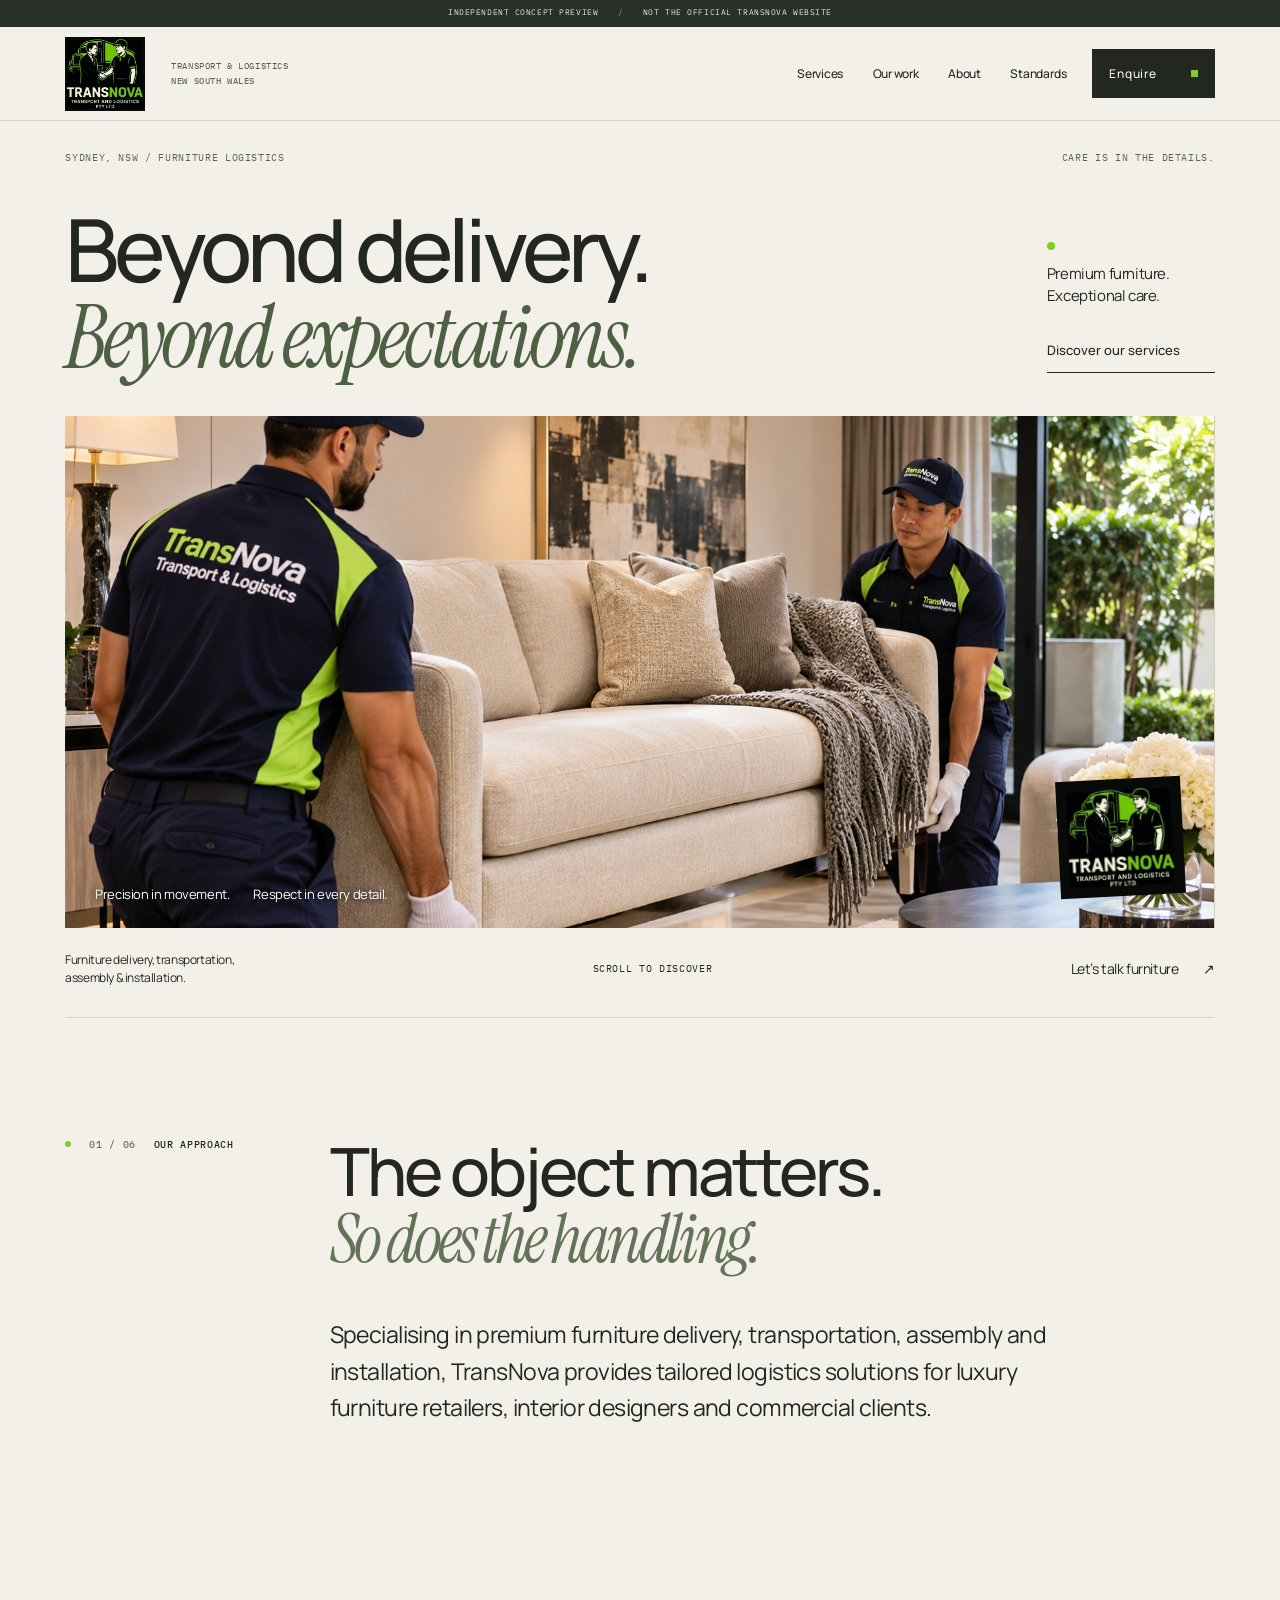
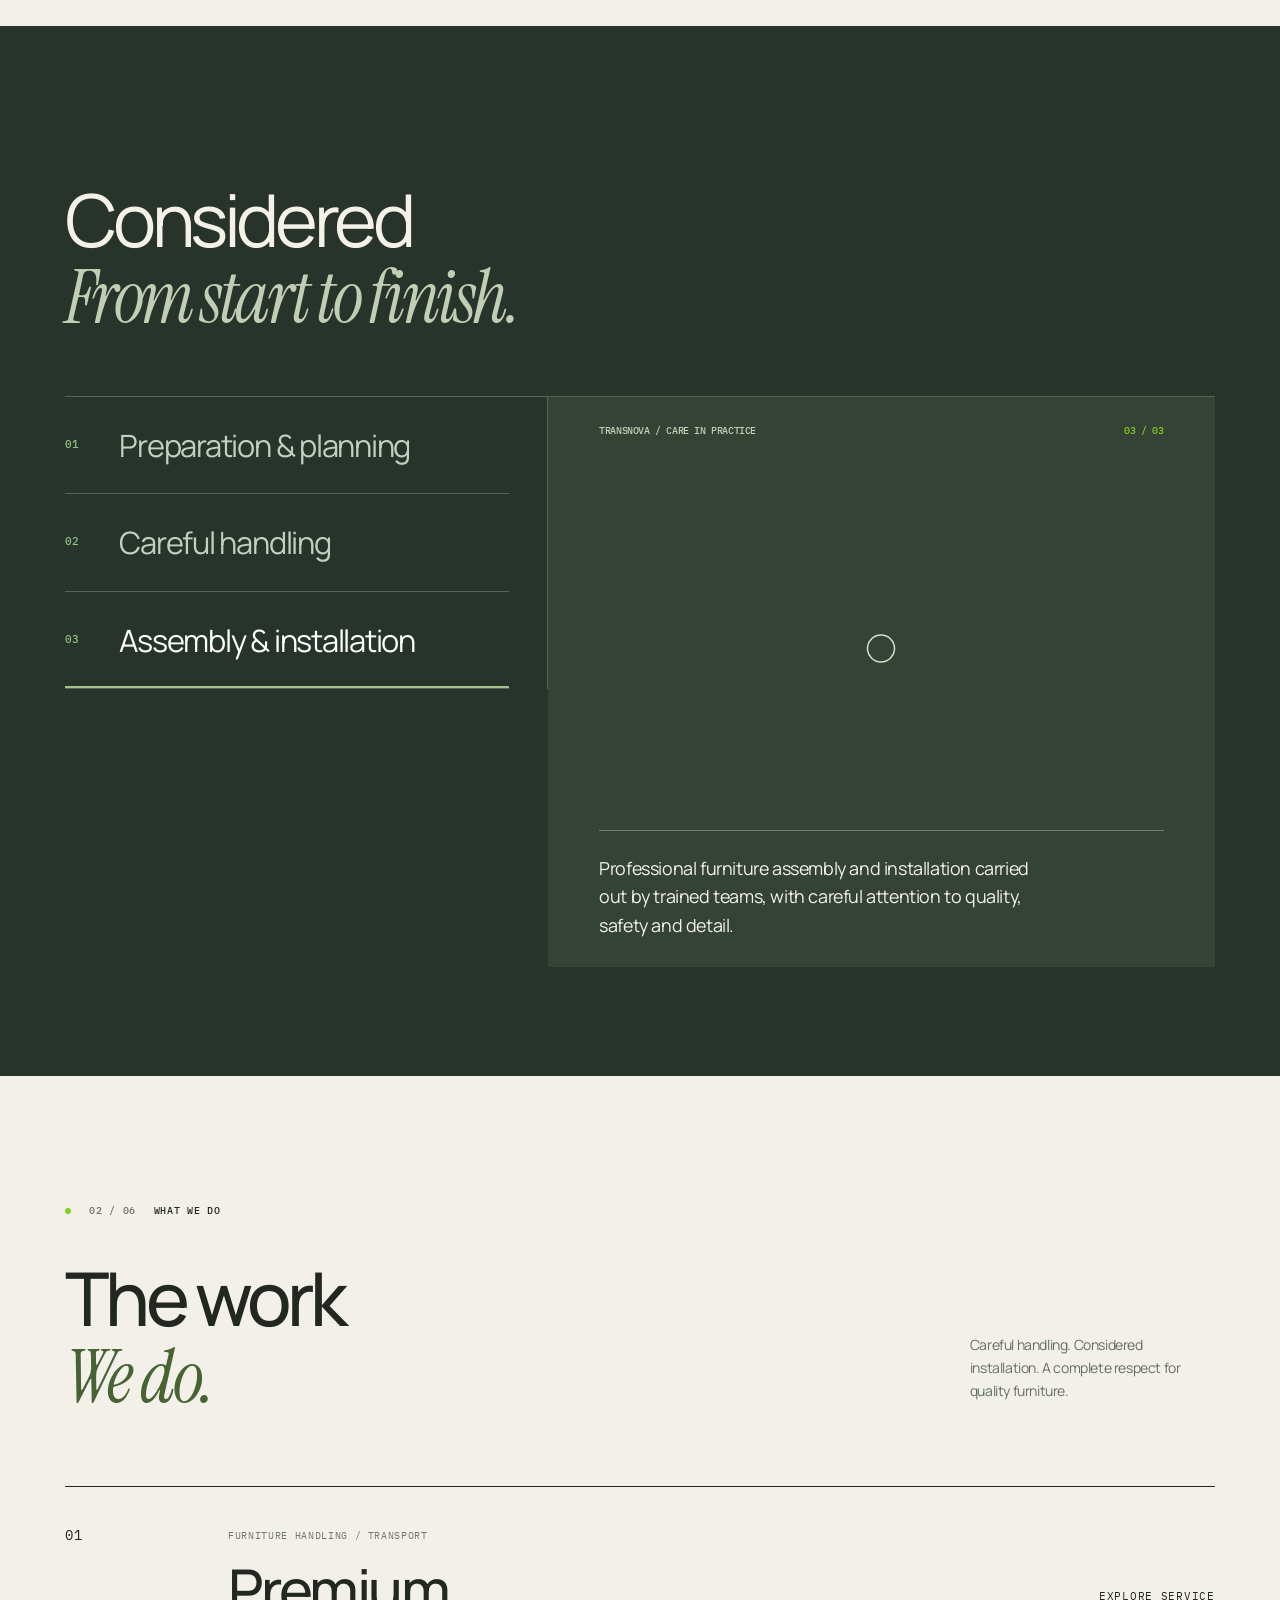
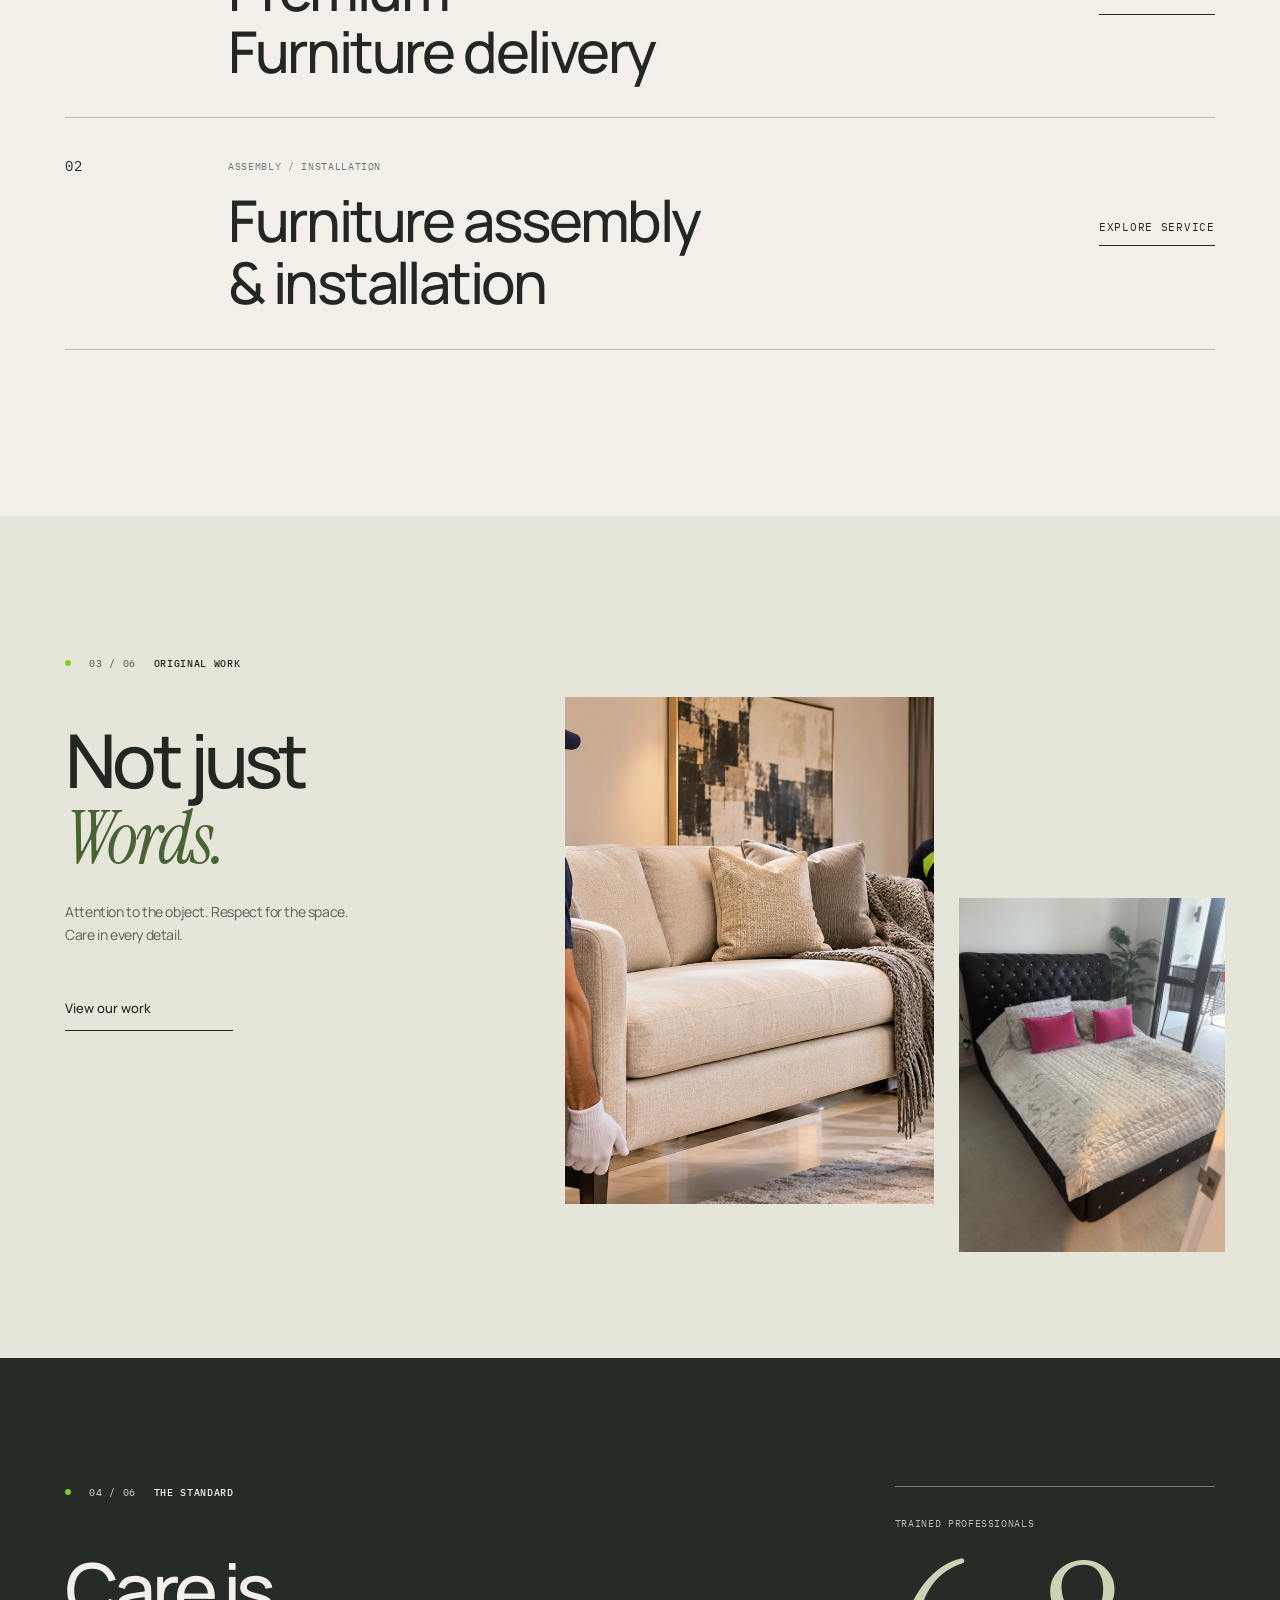
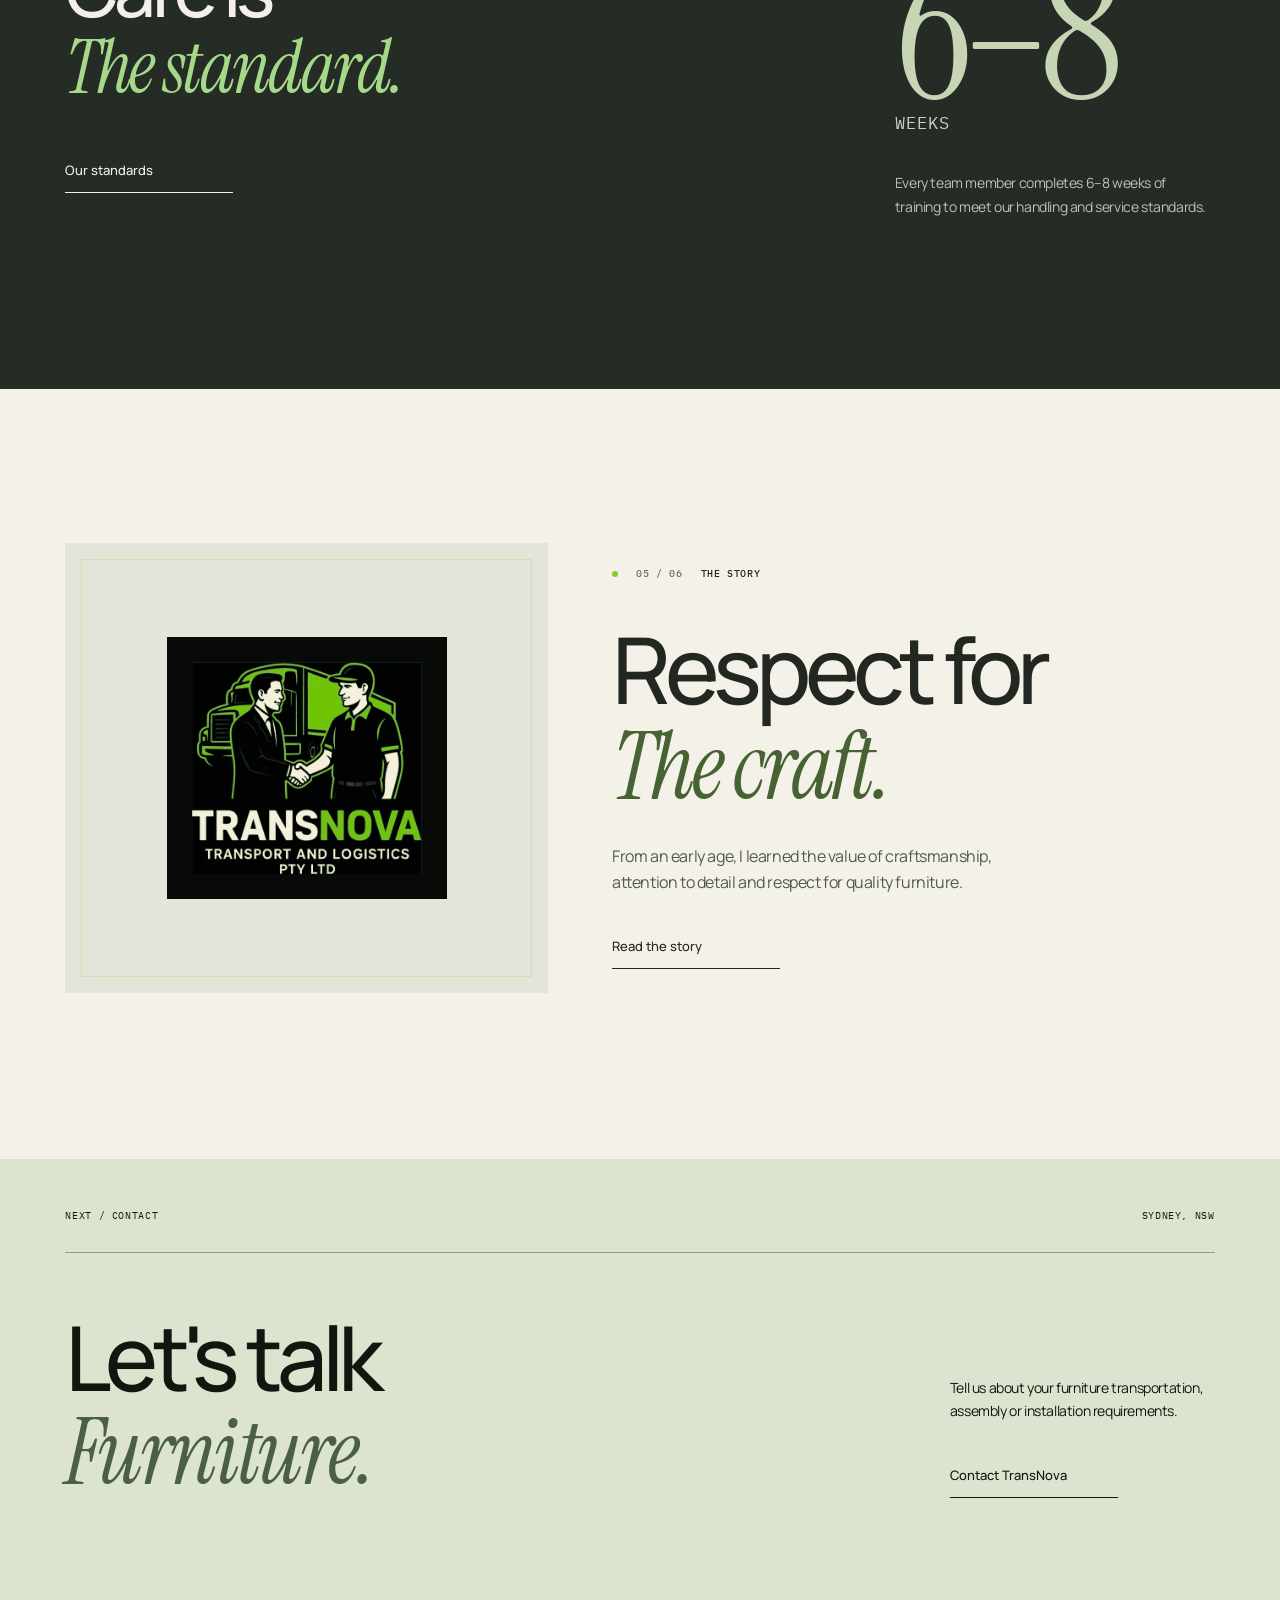
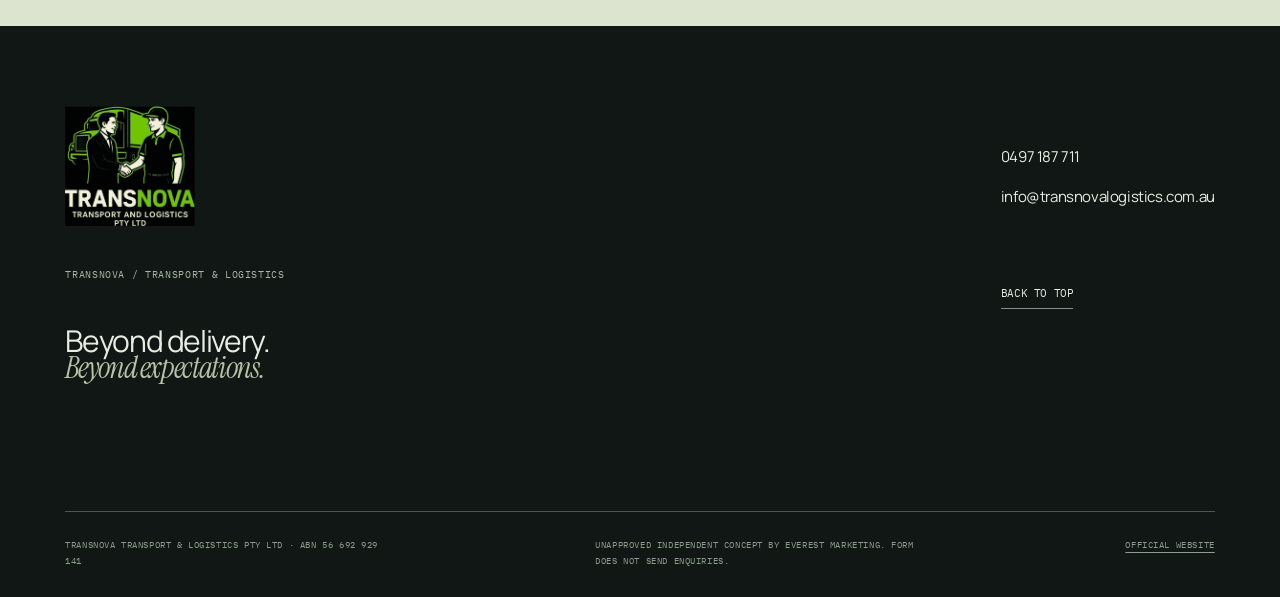
==== commit ff1c51f8: "Art-direct eight-page Atelier edition with recovered source imagery and coordinated motion" ====
--- a/index.html
+++ b/index.html
@@ -1,4 +1,4 @@
-<!doctype html><html lang="en-AU"><head><meta charset="utf-8"><meta name="viewport" content="width=device-width, initial-scale=1"><meta name="robots" content="noindex,nofollow,noarchive"><meta name="theme-color" content="#121714"><meta name="description" content="An independent TransNova website redesign demonstration using original business details."><title>Home | TransNova — Independent Design Demo</title><link rel="icon" type="image/svg+xml" href="/assets/favicon.svg"><link rel="preconnect" href="https://fonts.googleapis.com"><link rel="preconnect" href="https://fonts.gstatic.com" crossorigin><link href="https://fonts.googleapis.com/css2?family=DM+Sans:wght@400;500;600;700;800&amp;family=Instrument+Serif:ital@0;1&amp;family=IBM+Plex+Mono:wght@400;500;600&amp;display=swap" rel="stylesheet"><link rel="stylesheet" href="/styles.css"><script src="/site.js" defer></script><link rel="stylesheet" href="/studio-v4.css"></head><body data-page="home"><a class="skip" href="#main">Skip to content</a><div class="preview-banner">Independent concept preview <span class="banner-sep">/</span> Not the official TransNova website</div><div id="progress-track" aria-hidden="true"><div id="progress-bar"></div></div><header class="site-header" id="top"><div class="header-inner"><a class="brand" href="/" aria-label="TransNova home"><img src="/assets/transnova-logo.svg" alt="TransNova complete original handshake and truck logo" width="543" height="500"></a><span class="brand-descriptor">TRANSPORT &amp; LOGISTICS<br><b>NEW SOUTH WALES</b></span><nav class="nav" aria-label="Main navigation"><a href="/services/" >Services</a><a href="/our-work/" >Our work</a><a href="/about/" >About</a><a href="/our-standards/" >Standards</a></nav><a class="nav-contact" href="/contact/">Enquire <span></span></a><button id="nav-toggle" class="nav-toggle" aria-controls="mobile-nav" aria-expanded="false" aria-label="Open navigation" type="button"><span></span><span></span></button></div><nav id="mobile-nav" class="mobile-nav" inert aria-label="Mobile navigation"><a href="/services/" ><span>Services</span><small>01</small></a><a href="/our-work/" ><span>Our work</span><small>02</small></a><a href="/about/" ><span>About</span><small>03</small></a><a href="/our-standards/" ><span>Standards</span><small>04</small></a><a href="/contact/" ><span>Contact</span><small>05</small></a><div class="menu-foot"><a href="tel:+61497187711">0497 187 711</a><a href="mailto:info@transnovalogistics.com.au">info@transnovalogistics.com.au</a></div></nav></header><main id="main"><section class="hero" aria-labelledby="hero-heading"><div class="hero-main"><div class="hero-supra"><span class="green-dot"></span> SPECIALISTS IN PREMIUM FURNITURE LOGISTICS <span class="serial">01 / 08</span></div><div class="hero-title-stack"><h1 id="hero-heading"><span class="hero-line"><b>BEYOND</b></span><span class="hero-line"><b>DELIVERY.</b></span></h1><div class="hero-sub"><span class="sub-rule"></span><span>BEYOND EXPECTATIONS.</span></div></div><div class="hero-bottom"><p>Premium furniture delivery, transportation, assembly and installation.</p><a href="/services/" class="line-button line-button--light">Explore services</a></div></div><div class="hero-logo-stage studio-object-stage"><div class="studio-object-art" aria-hidden="true"></div><div class="stage-grid" aria-hidden="true"></div><div class="stage-corner top-left"></div><div class="stage-corner bottom-right"></div><div class="hero-logo-holder"><img src="/assets/transnova-logo.svg" alt="Complete original TransNova logo featuring a delivery truck, two people shaking hands and original green and cream typography" width="543" height="500"></div><div class="stage-bottom"><span>TRANSNOVA</span><span>TRANSPORT &amp; LOGISTICS PTY LTD</span></div></div><div class="hero-bottom-rail" aria-hidden="true"><span>FURNITURE / CARE / TRANSPORT</span><span>SCROLL TO EXPLORE</span></div></section><div class="studio-marquee" aria-label="TransNova furniture services"><div class="studio-marquee-track" aria-hidden="true"><span>FURNITURE DELIVERY <i>•</i> ASSEMBLY &amp; INSTALLATION <i>•</i> PROFESSIONAL HANDLING <i>•</i></span><span>FURNITURE DELIVERY <i>•</i> ASSEMBLY &amp; INSTALLATION <i>•</i> PROFESSIONAL HANDLING <i>•</i></span></div></div><section class="manifesto section-gutter" id="introduction"><div class="manifesto-aside"><div class="label-line reveal"><span class="index-square"></span><span>01 / 06</span><span>OUR APPROACH</span></div><div class="manifesto-stripe"></div></div><div class="manifesto-main"><div class="manifesto-lead reveal"><span>THE OBJECT MATTERS.</span><br><span class="tint">SO DOES THE HANDLING.</span></div><p class="manifesto-copy reveal">Specialising in premium furniture delivery, transportation, assembly and installation, TransNova provides tailored logistics solutions for luxury furniture retailers, interior designers and commercial clients.</p><div class="manifesto-meta"><span>01 / PLANNING</span><span>02 / HANDLING</span><span>03 / INSTALLATION</span></div></div></section><section class="studio-care section-gutter" id="approach" aria-labelledby="studio-care-title"><div class="label-line reveal"><span class="index-square"></span><span>PROCESS / ORIGINAL SERVICE STANDARDS</span></div><h2 id="studio-care-title" class="studio-care-title reveal">CONSIDERED<br><em>FROM START TO FINISH.</em></h2><div class="studio-care-grid"><div class="studio-care-buttons" role="group" aria-label="TransNova published approach"><button type="button" class="studio-care-button" data-index="0" aria-pressed="true"><span>01</span><strong>Preparation &amp; planning</strong></button><button type="button" class="studio-care-button" data-index="1" aria-pressed="false"><span>02</span><strong>Careful handling</strong></button><button type="button" class="studio-care-button" data-index="2" aria-pressed="false"><span>03</span><strong>Assembly &amp; installation</strong></button></div><div class="studio-care-visual" data-scene="0"><div class="studio-care-top"><span>TRANSNOVA / ORIGINAL SERVICE STANDARDS</span><span id="studio-care-number">01 / 03</span></div><div class="studio-care-art" aria-hidden="true"><svg viewBox="0 0 600 420" xmlns="http://www.w3.org/2000/svg"><g class="studio-care-scene scene-0"><rect x="135" y="82" width="332" height="251"/><path d="M185 130h231M185 180h231M185 230h119M185 280h158M352 270l29 30 57-69"/><circle cx="160" cy="130" r="6"/><circle cx="160" cy="180" r="6"/></g><g class="studio-care-scene scene-1"><path d="M121 218L302 130 487 210 304 304Z M121 218V285L304 371V304 M304 371L487 285V210 M302 130V201 M210 174L397 258"/></g><g class="studio-care-scene scene-2"><path d="M165 107h270v210H165z M184 126h232v172H184z M184 211h232 M300 126v172 M165 317h270"/><circle cx="300" cy="211" r="13"/><path d="M300 198v26M287 211h26"/></g></svg></div><div class="studio-care-end"><p id="studio-care-description" role="status" aria-live="polite">We assess access, identify potential challenges and plan deliveries carefully to protect furniture and property.</p></div></div></div></section><section class="home-services section-gutter" id="services"><div class="services-section-head"><div><div class="label-line reveal"><span class="index-square"></span><span>02 / 06</span><span>WHAT WE DO</span></div><h2 class="tall-heading reveal">THE WORK<br><span>WE DO.</span></h2></div><p class="section-lead reveal">Two core service areas, sourced directly from TransNova's existing website.</p></div><div class="home-service-list"><a class="home-service-item reveal" href="/services/premium-furniture-delivery/"><span class="row-code">01</span><div><span class="service-category">FURNITURE HANDLING / TRANSPORT</span><h3>PREMIUM<br>FURNITURE DELIVERY</h3></div><span class="view-text">Explore service</span></a><a class="home-service-item reveal" href="/services/furniture-assembly-installation/"><span class="row-code">02</span><div><span class="service-category">ASSEMBLY / INSTALLATION</span><h3>FURNITURE ASSEMBLY<br>&amp; INSTALLATION</h3></div><span class="view-text">Explore service</span></a></div></section>
-<section class="work-editorial section-gutter"><div class="work-editorial-title"><div class="label-line reveal"><span class="index-square"></span><span>03 / 06</span><span>ORIGINAL WORK</span></div><h2 class="tall-heading reveal">NOT JUST<br><span>WORDS.</span></h2><p class="reveal">The following photographs are linked to TransNova's original website. Only original company content is used.</p><a class="line-button" href="/our-work/">View our work</a></div><div class="photo-mosaic"><div class="photo-mosaic-large reveal"><button class="photo-window photo-tall gallery-trigger" type="button" data-gallery="0" aria-label="Enlarge original TransNova photograph"><div class="photo-typographic" aria-hidden="true"><div class="outline-frame"></div><span class="photo-code">TRANSNOVA&nbsp; / &nbsp;01</span><span class="photo-name">Premium Furniture Delivery</span><span class="photo-hairline"></span></div><img src="https://cloud.katana.nexigen.digital/katana/5ozBrS6MzncrUaGjnxJCVrTz92WWCTLftDbB06SR.webp" alt="Premium Furniture Delivery image published by TransNova" loading="lazy" decoding="async"></button></div><div class="photo-mosaic-small reveal"><button class="photo-window photo-wide gallery-trigger" type="button" data-gallery="1" aria-label="Enlarge original TransNova photograph"><div class="photo-typographic" aria-hidden="true"><div class="outline-frame"></div><span class="photo-code">TRANSNOVA&nbsp; / &nbsp;02</span><span class="photo-name">Furniture Assembly &amp; Installation</span><span class="photo-hairline"></span></div><img src="https://cloud.katana.nexigen.digital/katana/yAEGdFmosfU09n3DAdpWn50Ltx2opykpTCaUC0C4.webp" alt="Furniture Assembly &amp; Installation image published by TransNova" loading="lazy" decoding="async"></button></div></div></section>
-<section class="assurance section-gutter"><div><div class="label-line reveal"><span class="index-square"></span><span>04 / 06</span><span>THE STANDARD</span></div><h2 class="tall-heading reveal">CARE IS<br><span>THE STANDARD.</span></h2><a class="line-button line-button--light" href="/our-standards/">Our standards</a></div><div class="training"><span class="training-label">TRAINED PROFESSIONALS</span><strong class="reveal">6–8</strong><span class="training-unit">WEEKS</span><p>Every team member completes 6–8 weeks of training to meet our handling and service standards.</p></div></section>
-<section class="story-pull section-gutter"><div class="story-pull-mark"><img src="/assets/transnova-logo.svg" loading="lazy" alt="The complete TransNova company logo"></div><div><div class="reveal"><div class="label-line reveal"><span class="index-square"></span><span>05 / 06</span><span>THE STORY</span></div></div><h2 class="tall-heading reveal">RESPECT FOR<br><span>THE CRAFT.</span></h2><p class="reveal">From an early age, I learned the value of craftsmanship, attention to detail and respect for quality furniture.</p><a href="/about/" class="line-button">Read the story</a></div></section><section class="closing-cta"><div class="cta-rail"><span class="super-label">NEXT / CONTACT</span><span>SYDNEY, NSW</span></div><div class="cta-row"><h2 class="reveal">LET'S TALK<br><span>FURNITURE.</span></h2><div class="cta-actions reveal"><p>For furniture transportation, assembly or installation enquiries, contact TransNova using the official details below.</p><a href="/contact/" class="line-button">Contact TransNova</a></div></div></section></main><footer class="site-footer"><div class="footer-top"><div class="footer-intro"><span class="super-label">TRANSNOVA / TRANSPORT &amp; LOGISTICS</span><p>Beyond delivery.<br><span>Beyond expectations.</span></p></div><div class="footer-right"><a href="tel:+61497187711">0497 187 711</a><a href="mailto:info@transnovalogistics.com.au">info@transnovalogistics.com.au</a><a class="footer-back" href="#top">Back to top</a></div></div><div class="footer-bottom"><span>TransNova Transport &amp; Logistics Pty Ltd · ABN 56 692 929 141</span><span>Unapproved independent concept by Everest Marketing. Form does not send enquiries.</span><a href="https://transnovalogistics.com.au/" target="_blank" rel="noopener noreferrer">Official website</a></div></footer><dialog class="gallery-dialog" id="gallery-dialog" aria-label="Original TransNova photography"><div class="gallery-chrome"><span class="super-label">TRANSNOVA / IMAGE VIEWER</span><button type="button" id="gallery-close">Close <span aria-hidden="true">×</span></button></div><div class="gallery-center"><img id="gallery-image" alt="Original TransNova work photograph"></div><div class="gallery-chrome gallery-bottom"><span id="gallery-position">01 / 03</span><div><button id="gallery-prev" type="button">Previous</button><button id="gallery-next" type="button">Next</button></div></div></dialog><script src="/studio-v4.js" defer></script></body></html>+<!doctype html><html lang="en-AU"><head><meta charset="utf-8"><meta name="viewport" content="width=device-width, initial-scale=1"><meta name="robots" content="noindex,nofollow,noarchive"><meta name="theme-color" content="#121714"><meta name="description" content="An independent TransNova website redesign demonstration using original business details."><title>Home | TransNova — Independent Design Demo</title><link rel="icon" type="image/svg+xml" href="/assets/favicon.svg"><link rel="preconnect" href="https://fonts.googleapis.com"><link rel="preconnect" href="https://fonts.gstatic.com" crossorigin><link rel="stylesheet" href="/assets/fonts/fonts.css"><link rel="stylesheet" href="/styles.css"><script src="/site.js" defer></script><link rel="stylesheet" href="/studio-v4.css"><link rel="stylesheet" href="/edition.css"><script src="/edition.js" defer></script></head><body data-page="home"><a class="skip" href="#main">Skip to content</a><div class="preview-banner">Independent concept preview <span class="banner-sep">/</span> Not the official TransNova website</div><div id="progress-track" aria-hidden="true"><div id="progress-bar"></div></div><header class="site-header" id="top"><div class="header-inner"><a class="brand" href="/" aria-label="TransNova home"><img src="/assets/transnova-logo.svg" alt="TransNova complete original handshake and truck logo" width="543" height="500"></a><span class="brand-descriptor">TRANSPORT &amp; LOGISTICS<br><b>NEW SOUTH WALES</b></span><nav class="nav" aria-label="Main navigation"><a href="/services/" >Services</a><a href="/our-work/" >Our work</a><a href="/about/" >About</a><a href="/our-standards/" >Standards</a></nav><a class="nav-contact" href="/contact/">Enquire <span></span></a><button id="nav-toggle" class="nav-toggle" aria-controls="mobile-nav" aria-expanded="false" aria-label="Open navigation" type="button"><span></span><span></span></button></div><nav id="mobile-nav" class="mobile-nav" inert aria-label="Mobile navigation"><a href="/services/" ><span>Services</span><small>01</small></a><a href="/our-work/" ><span>Our work</span><small>02</small></a><a href="/about/" ><span>About</span><small>03</small></a><a href="/our-standards/" ><span>Standards</span><small>04</small></a><a href="/contact/" ><span>Contact</span><small>05</small></a><div class="menu-foot"><a href="tel:+61497187711">0497 187 711</a><a href="mailto:info@transnovalogistics.com.au">info@transnovalogistics.com.au</a></div></nav></header><main id="main"><section class="edition-hero" aria-labelledby="home-heading"><div class="edition-hero-top"><span class="super-label">SYDNEY, NSW / FURNITURE LOGISTICS</span><span class="super-label">Care is in the details.</span></div><div class="edition-hero-title"><h1 id="home-heading">Beyond delivery.<br><em>Beyond expectations.</em></h1><div class="edition-hero-note"><span class="edition-dot"></span><p>Premium furniture.<br>Exceptional care.</p><a class="line-button" href="/services/">Discover our services</a></div></div><div class="edition-film"><img class="edition-film-photo" src="/assets/5ozBrS6MzncrUaGjnxJCVrTz92WWCTLftDbB06SR.webp" alt="Furniture handling image published on TransNova’s official website" width="1672" height="941" fetchpriority="high"><div class="edition-film-brand"><img src="/assets/transnova-logo.svg" alt="Complete original TransNova Transport &amp; Logistics logo" width="543" height="500"></div><div class="edition-film-foot"><span>Precision in movement.</span><span>Respect in every detail.</span></div></div><div class="edition-hero-bottom"><p>Furniture delivery, transportation,<br>assembly &amp; installation.</p><span class="super-label">SCROLL TO DISCOVER</span><a href="/contact/">Let’s talk furniture <span aria-hidden="true">↗</span></a></div></section><section class="manifesto section-gutter" id="introduction"><div class="manifesto-aside"><div class="label-line reveal"><span class="index-square"></span><span>01 / 06</span><span>OUR APPROACH</span></div><div class="manifesto-stripe"></div></div><div class="manifesto-main"><div class="manifesto-lead reveal"><span>The object matters.</span><br><span class="tint">So does the handling.</span></div><p class="manifesto-copy reveal">Specialising in premium furniture delivery, transportation, assembly and installation, TransNova provides tailored logistics solutions for luxury furniture retailers, interior designers and commercial clients.</p><div class="manifesto-meta"><span>01 / PLANNING</span><span>02 / HANDLING</span><span>03 / INSTALLATION</span></div></div></section><section class="studio-care section-gutter" id="approach" aria-labelledby="studio-care-title"><div class="label-line reveal"><span class="index-square"></span><span>THE DETAILS MAKE THE DIFFERENCE</span></div><h2 id="studio-care-title" class="studio-care-title reveal">Considered<br><em>From start to finish.</em></h2><div class="studio-care-grid"><div class="studio-care-buttons" role="group" aria-label="TransNova published approach"><button type="button" class="studio-care-button" data-index="0" aria-pressed="true"><span>01</span><strong>Preparation &amp; planning</strong></button><button type="button" class="studio-care-button" data-index="1" aria-pressed="false"><span>02</span><strong>Careful handling</strong></button><button type="button" class="studio-care-button" data-index="2" aria-pressed="false"><span>03</span><strong>Assembly &amp; installation</strong></button></div><div class="studio-care-visual" data-scene="0"><div class="studio-care-top"><span>TRANSNOVA / CARE IN PRACTICE</span><span id="studio-care-number">01 / 03</span></div><div class="studio-care-art" aria-hidden="true"><svg viewBox="0 0 600 420" xmlns="http://www.w3.org/2000/svg"><g class="studio-care-scene scene-0"><path d="M135 290h330M165 285V160q0-30 30-30h210q30 0 30 30v125M145 220q0-20 20-20h20v65h230v-65h20q20 0 20 20v85H145zM165 305v26M435 305v26M185 235h230M300 145v89"/><path d="M120 100V80h360v20M100 130H80v175h20"/></g><g class="studio-care-scene scene-1"><path d="M145 145h310v160H145zM145 145l155 65 155-65M300 210v95M145 305l155 55 155-55M145 200l155 60 155-60M205 125v185M395 125v185"/></g><g class="studio-care-scene scene-2"><path d="M160 155h280v30H160zM180 185v140M420 185v140M200 120h200M180 100v35M420 100v35M180 230h240M300 155v170M160 345h280"/><circle cx="300" cy="230" r="18"/><path d="M290 230h20M300 220v20"/></g></svg></div><div class="studio-care-end"><p id="studio-care-description" role="status" aria-live="polite">We assess access, identify potential challenges and plan deliveries carefully to protect furniture and property.</p></div></div></div></section><section class="home-services section-gutter" id="services"><div class="services-section-head"><div><div class="label-line reveal"><span class="index-square"></span><span>02 / 06</span><span>WHAT WE DO</span></div><h2 class="tall-heading reveal">The work<br><span>We do.</span></h2></div><p class="section-lead reveal">Careful handling. Considered installation. A complete respect for quality furniture.</p></div><div class="home-service-list"><a class="home-service-item reveal" href="/services/premium-furniture-delivery/"><span class="row-code">01</span><div><span class="service-category">FURNITURE HANDLING / TRANSPORT</span><h3>Premium<br>Furniture delivery</h3></div><span class="view-text">Explore service</span></a><a class="home-service-item reveal" href="/services/furniture-assembly-installation/"><span class="row-code">02</span><div><span class="service-category">ASSEMBLY / INSTALLATION</span><h3>Furniture assembly<br>&amp; installation</h3></div><span class="view-text">Explore service</span></a></div></section>
+<section class="work-editorial section-gutter"><div class="work-editorial-title"><div class="label-line reveal"><span class="index-square"></span><span>03 / 06</span><span>ORIGINAL WORK</span></div><h2 class="tall-heading reveal">Not just<br><span>Words.</span></h2><p class="reveal">Attention to the object. Respect for the space. Care in every detail.</p><a class="line-button" href="/our-work/">View our work</a></div><div class="photo-mosaic"><div class="photo-mosaic-large reveal"><button class="photo-window photo-tall gallery-trigger" type="button" data-gallery="0" aria-label="Enlarge original TransNova photograph"><div class="photo-typographic" aria-hidden="true"><div class="outline-frame"></div><span class="photo-code">TRANSNOVA&nbsp; / &nbsp;01</span><span class="photo-name">Premium Furniture Delivery</span><span class="photo-hairline"></span></div><img src="/assets/5ozBrS6MzncrUaGjnxJCVrTz92WWCTLftDbB06SR.webp" alt="Premium Furniture Delivery image published by TransNova" loading="lazy" decoding="async"></button></div><div class="photo-mosaic-small reveal"><button class="photo-window photo-wide gallery-trigger" type="button" data-gallery="1" aria-label="Enlarge original TransNova photograph"><div class="photo-typographic" aria-hidden="true"><div class="outline-frame"></div><span class="photo-code">TRANSNOVA&nbsp; / &nbsp;02</span><span class="photo-name">Furniture Assembly &amp; Installation</span><span class="photo-hairline"></span></div><img src="/assets/yAEGdFmosfU09n3DAdpWn50Ltx2opykpTCaUC0C4.webp" alt="Furniture Assembly &amp; Installation image published by TransNova" loading="lazy" decoding="async"></button></div></div></section>
+<section class="assurance section-gutter"><div><div class="label-line reveal"><span class="index-square"></span><span>04 / 06</span><span>THE STANDARD</span></div><h2 class="tall-heading reveal">Care is<br><span>The standard.</span></h2><a class="line-button line-button--light" href="/our-standards/">Our standards</a></div><div class="training"><span class="training-label">TRAINED PROFESSIONALS</span><strong class="reveal">6–8</strong><span class="training-unit">WEEKS</span><p>Every team member completes 6–8 weeks of training to meet our handling and service standards.</p></div></section>
+<section class="story-pull section-gutter"><div class="story-pull-mark"><img src="/assets/transnova-logo.svg" loading="lazy" alt="The complete TransNova company logo"></div><div><div class="reveal"><div class="label-line reveal"><span class="index-square"></span><span>05 / 06</span><span>THE STORY</span></div></div><h2 class="tall-heading reveal">Respect for<br><span>The craft.</span></h2><p class="reveal">From an early age, I learned the value of craftsmanship, attention to detail and respect for quality furniture.</p><a href="/about/" class="line-button">Read the story</a></div></section><section class="closing-cta"><div class="cta-rail"><span class="super-label">NEXT / CONTACT</span><span>SYDNEY, NSW</span></div><div class="cta-row"><h2 class="reveal">Let's talk<br><span>Furniture.</span></h2><div class="cta-actions reveal"><p>Tell us about your furniture transportation, assembly or installation requirements.</p><a href="/contact/" class="line-button">Contact TransNova</a></div></div></section></main><footer class="site-footer"><div class="footer-top"><div class="footer-intro"><img class="footer-logo" src="/assets/transnova-logo.svg" alt="TransNova Transport &amp; Logistics Pty Ltd" width="130" height="120"><span class="super-label">TRANSNOVA / TRANSPORT &amp; LOGISTICS</span><p>Beyond delivery.<br><span>Beyond expectations.</span></p></div><div class="footer-right"><a href="tel:+61497187711">0497 187 711</a><a href="mailto:info@transnovalogistics.com.au">info@transnovalogistics.com.au</a><a class="footer-back" href="#top">Back to top</a></div></div><div class="footer-bottom"><span>TransNova Transport &amp; Logistics Pty Ltd · ABN 56 692 929 141</span><span>Unapproved independent concept by Everest Marketing. Form does not send enquiries.</span><a href="https://transnovalogistics.com.au/" target="_blank" rel="noopener noreferrer">Official website</a></div></footer><dialog class="gallery-dialog" id="gallery-dialog" aria-label="Original TransNova photography"><div class="gallery-chrome"><span class="super-label">TRANSNOVA / IMAGE VIEWER</span><button type="button" id="gallery-close">Close <span aria-hidden="true">×</span></button></div><div class="gallery-center"><img id="gallery-image" alt="Original TransNova work photograph"></div><div class="gallery-chrome gallery-bottom"><span id="gallery-position">01 / 03</span><div><button id="gallery-prev" type="button">Previous</button><button id="gallery-next" type="button">Next</button></div></div></dialog><script src="/studio-v4.js" defer></script></body></html>
--- a/assets/fonts/fonts.css
+++ b/assets/fonts/fonts.css
@@ -0,0 +1,70 @@
+@font-face {
+  font-family: 'IBM Plex Mono';
+  font-style: normal;
+  font-weight: 400;
+  font-display: swap;
+  src: url(/assets/fonts/font-0.ttf) format('truetype');
+}
+@font-face {
+  font-family: 'IBM Plex Mono';
+  font-style: normal;
+  font-weight: 500;
+  font-display: swap;
+  src: url(/assets/fonts/font-1.ttf) format('truetype');
+}
+@font-face {
+  font-family: 'IBM Plex Mono';
+  font-style: normal;
+  font-weight: 600;
+  font-display: swap;
+  src: url(/assets/fonts/font-2.ttf) format('truetype');
+}
+@font-face {
+  font-family: 'Instrument Serif';
+  font-style: italic;
+  font-weight: 400;
+  font-display: swap;
+  src: url(/assets/fonts/font-3.ttf) format('truetype');
+}
+@font-face {
+  font-family: 'Instrument Serif';
+  font-style: normal;
+  font-weight: 400;
+  font-display: swap;
+  src: url(/assets/fonts/font-4.ttf) format('truetype');
+}
+@font-face {
+  font-family: 'Manrope';
+  font-style: normal;
+  font-weight: 400;
+  font-display: swap;
+  src: url(/assets/fonts/font-5.ttf) format('truetype');
+}
+@font-face {
+  font-family: 'Manrope';
+  font-style: normal;
+  font-weight: 500;
+  font-display: swap;
+  src: url(/assets/fonts/font-6.ttf) format('truetype');
+}
+@font-face {
+  font-family: 'Manrope';
+  font-style: normal;
+  font-weight: 600;
+  font-display: swap;
+  src: url(/assets/fonts/font-7.ttf) format('truetype');
+}
+@font-face {
+  font-family: 'Manrope';
+  font-style: normal;
+  font-weight: 700;
+  font-display: swap;
+  src: url(/assets/fonts/font-8.ttf) format('truetype');
+}
+@font-face {
+  font-family: 'Manrope';
+  font-style: normal;
+  font-weight: 800;
+  font-display: swap;
+  src: url(/assets/fonts/font-9.ttf) format('truetype');
+}
--- a/edition.css
+++ b/edition.css
@@ -0,0 +1,11 @@
+/* Atelier edition: authentic imagery, editorial proportions, deliberate motion. */
+:root{--paper:#f3f0e9;--chalk:#faf8f3;--ink:#222722;--ink2:#30382e;--muted:#697065;--line:#d3d1c7;--green-deep:#476334;--body:'Manrope',sans-serif;--display:'Manrope',sans-serif;--editorial:'Instrument Serif',Georgia,serif;--header-h:94px}
+body{letter-spacing:-.025em}.site-header{box-shadow:none;background:var(--paper);border-bottom:1px solid var(--line)}.preview-banner{letter-spacing:.07em;background:#283027}.brand{width:80px;height:74px;background:#080a08}.brand img{max-width:76px;height:70px}.nav a{font-family:var(--body);text-transform:none;font-size:12px;letter-spacing:-.02em}.nav-contact{font-family:var(--body);text-transform:none;font-size:12px}.brand-descriptor{line-height:1.6}.index-square{border-radius:50%;transform:none;width:6px;height:6px}.line-button{font-family:var(--body);text-transform:none;font-size:13px;letter-spacing:0}.line-button::after{display:none}.line-button:hover{box-shadow:inset 0 -1px currentColor}.edition-hero{padding:30px var(--gutter) 0}.edition-hero-top{display:flex;justify-content:space-between;color:#5c6457}.edition-hero-title{display:flex;align-items:flex-end;justify-content:space-between;padding:42px 0 35px;gap:30px}.edition-hero h1{font-size:clamp(54px,6.8vw,122px);font-weight:500;letter-spacing:-.075em;line-height:.98;margin:0}.edition-hero h1 em{font-family:var(--editorial);font-weight:400;letter-spacing:-.045em;color:#4e6044}.edition-hero-note{padding-bottom:8px;min-width:160px}.edition-hero-note p{font-size:15px;line-height:1.5;margin:13px 0 20px}.edition-dot{display:block;width:8px;height:8px;background:#81ce21;border-radius:50%}.edition-film{position:relative;height:clamp(360px,40vw,680px);overflow:hidden;background:#d4cbbb}.edition-film-photo{width:100%;height:115%;object-fit:cover;object-position:center 46%;transform:translateY(var(--film-y,0%));will-change:transform}.edition-film-brand{position:absolute;bottom:32px;right:32px;background:#080a08;width:125px;padding:10px;transform:rotate(-3deg)}.edition-film-brand img{width:100%;height:auto}.edition-film-foot{position:absolute;bottom:25px;left:30px;color:white;font-size:13px;display:flex;gap:24px;text-shadow:0 1px 7px #000}.edition-hero-bottom{display:flex;justify-content:space-between;align-items:center;padding:23px 0 30px;border-bottom:1px solid var(--line);font-size:12px}.edition-hero-bottom p{line-height:1.5;margin:0}.edition-hero-bottom a{font-size:14px}.edition-hero-bottom a span{margin-left:22px}.tall-heading,.display-mast{font-weight:500;letter-spacing:-.065em;line-height:1.02;text-transform:none}.tall-heading span,.display-mast span{font-family:var(--editorial);font-weight:400;font-style:italic;letter-spacing:-.035em}.tall-heading{font-size:clamp(44px,5.8vw,100px)}.display-mast{font-size:clamp(58px,8.2vw,145px)}.manifesto{padding-top:120px;padding-bottom:120px;grid-template-columns:23% 77%}.manifesto-lead{font-weight:500;font-size:clamp(40px,5.2vw,85px);letter-spacing:-.06em}.manifesto-lead .tint{color:#637358}.manifesto-stripe,.manifesto-meta{display:none}.manifesto-copy{font-size:clamp(18px,1.8vw,26px);line-height:1.6;max-width:760px}.studio-care{background:#28332b;padding-block:100px}.studio-care-title{font-size:clamp(45px,5.7vw,96px);font-weight:400;letter-spacing:-.06em;line-height:1.03}.studio-care-title em{color:#c1ceb4;white-space:normal}.studio-care-grid{grid-template-columns:42% 58%}.studio-care-button strong{font-size:clamp(23px,2.4vw,36px);font-weight:400;letter-spacing:-.04em}.studio-care-visual{background:#354337}.studio-care-visual::before{background:none}.studio-care-scene{stroke-width:2;stroke:#d4dfca}.studio-care-scene path,.studio-care-scene rect{stroke-dasharray:1800;stroke-dashoffset:var(--draw,0);transition:stroke-dashoffset .3s}.home-services{background:var(--paper)}.home-service-item h3{font-weight:500;font-size:clamp(30px,4.5vw,72px);letter-spacing:-.06em;line-height:1.08}.home-service-item{min-height:230px}.home-service-item:hover{color:var(--green-deep)}.work-editorial{background:#e5e5da}.photo-window{background:#cbcdbf}.photo-window img{transition:transform 1.2s cubic-bezier(.2,.7,.2,1)}.photo-window:hover img{transform:scale(1.035)}.photo-name,.photo-code,.outline-frame,.photo-hairline{display:none}.assurance{background:#242c25}.training strong{font-weight:400;font-family:var(--editorial);letter-spacing:-.08em}.training-unit{color:#cad3c1}.story-pull{background:#f4f1e9}.story-pull-mark{background:#e4e5da}.story-pull-mark img{width:58%;padding:25px;background:#080a08}.closing-cta{background:#dce3cf}.cta-row h2{font-weight:500;font-size:clamp(50px,7vw,118px);letter-spacing:-.065em;line-height:1.02}.cta-row h2 span{color:#4a6040}.footer-intro p{font-weight:400;font-size:30px;letter-spacing:-.045em}.footer-logo{margin-bottom:35px}.footer-intro p span{color:#b6c2a8}.inner-hero--paper{background:#e8e9de}.inner-hero{padding-top:60px;padding-bottom:60px}.inner-hero-bottom{margin-top:40px}.detail-hero .display-mast,.standards-hero .display-mast,.contact-hero .display-mast{font-weight:500;letter-spacing:-.065em}.service-panel h2{font-weight:500;letter-spacing:-.06em;line-height:1.07}.service-panel:nth-child(even){background:#e5e7da}.detail-content .tall-heading,.standard-detail .tall-heading,.about-copy .tall-heading{font-weight:500;letter-spacing:-.06em}.detail-keywords{font-family:var(--body);text-transform:none;font-size:15px}.contact-phone{font-family:var(--editorial);letter-spacing:-.04em}.standard-row{transition:background .3s}.standard-row:hover{background:#e6e9db}.edition-hero-top,.edition-hero-title h1,.edition-hero-note,.edition-film,.edition-film-brand,.edition-hero-bottom{animation:edition-enter 1.2s cubic-bezier(.2,.7,.2,1) both}.edition-hero-title h1{animation-delay:.15s}.edition-film{animation:edition-frame 1.9s .35s cubic-bezier(.2,.7,.2,1) both}.edition-hero-note{animation-delay:1s}.edition-film-brand{animation-delay:1.6s}.edition-hero-bottom{animation-delay:2.8s;animation-duration:1.8s}@keyframes edition-enter{from{opacity:0;translate:0 24px}to{opacity:1;translate:0 0}}@keyframes edition-frame{from{clip-path:inset(0 45% 0 45%)}to{clip-path:inset(0)}}
+@media(min-width:921px){.studio-care-buttons{position:sticky;top:120px;align-self:start}.studio-care{min-height:1050px}.studio-care-visual{min-height:570px}.about-copy{column-gap:9vw}.contact-hero{background:#e3e7d8}.standards-hero{background:#26332a;color:#f3f0e9}.standards-hero .display-mast span{color:#c4d4b6}}
+@media(max-width:920px){.edition-hero-title{align-items:start}.edition-hero-note{min-width:130px}.edition-hero h1{font-size:8vw}.studio-care-grid{grid-template-columns:1fr}.studio-care-buttons{position:static}.manifesto{padding-block:80px}.edition-film{height:440px}}
+@media(max-width:650px){:root{--gutter:20px;--header-h:82px}.brand{height:66px;width:70px}.brand img{height:62px}.edition-hero{padding-top:23px}.edition-hero-top span{font-size:8px}.edition-hero-top span:last-child{display:none}.edition-hero-title{padding:32px 0 25px;display:block}.edition-hero h1{font-size:clamp(39px,9.1vw,60px);letter-spacing:-.065em;line-height:1.08}.edition-hero-note{display:flex;align-items:center;gap:12px;margin-top:24px;padding:0}.edition-hero-note p{font-size:11px;margin:0;flex:1}.edition-hero-note .line-button{font-size:11px}.edition-film{height:410px;margin-inline:-20px}.edition-film-photo{object-position:55% center}.edition-film-brand{width:85px;right:20px;bottom:24px;padding:5px}.edition-film-foot{left:20px;bottom:25px;font-size:10px;display:block;max-width:140px;line-height:1.6}.edition-film-foot span{display:block}.edition-hero-bottom{gap:15px;padding-block:18px}.edition-hero-bottom .super-label{display:none}.edition-hero-bottom p{font-size:10px}.edition-hero-bottom a{font-size:12px}.edition-hero-bottom a span{margin-left:8px}.manifesto{padding-block:75px}.manifesto-lead{font-size:37px;line-height:1.1}.manifesto-copy{font-size:18px}.studio-care{padding-block:75px}.studio-care-title{font-size:42px}.studio-care-button strong{font-size:16px}.studio-care-visual{padding:20px;min-height:370px}.studio-care-top{font-size:8px}.tall-heading{font-size:48px}.display-mast{font-size:clamp(44px,11vw,70px)}.home-service-item{min-height:190px}.home-service-item h3{font-size:29px}.inner-hero{padding-top:40px}.detail-hero .display-mast,.contact-hero .display-mast,.standards-hero .display-mast{font-size:clamp(43px,10vw,65px)}.cta-row h2{font-size:53px}.footer-logo{width:100px;height:auto}}
+@media(prefers-reduced-motion:reduce){*,*::before,*::after{animation:none!important;scroll-behavior:auto!important;transition:none!important}.edition-film-photo{transform:none!important;will-change:auto}.studio-care-scene path,.studio-care-scene rect{stroke-dashoffset:0!important}}
+/* Second visual pass: quieter reading rhythm and clean photography. */
+.edition-hero h1{letter-spacing:-.055em}.manifesto-lead{letter-spacing:-.045em}.manifesto-copy{letter-spacing:-.025em}.home-service-item h3{letter-spacing:-.045em}.gallery-copy,.gallery-number{display:none}.work-gallery-item{padding-bottom:25px}.about-quote{background:#dedfce}.about-quote p{font-family:var(--editorial);font-weight:400;text-transform:none;letter-spacing:-.03em;line-height:1.05;font-size:clamp(40px,6vw,95px);max-width:1100px}.footer-intro p{text-transform:none}.service-crosslink a{text-transform:none;font-weight:400}.training strong{color:#c7d5b5}.standards-training strong{font-family:var(--editorial);font-weight:400;color:#c7d5b5}.photo-typographic{pointer-events:none}.photo-loaded .photo-typographic{display:none}
+.studio-care-button[aria-pressed=true] strong{text-decoration:none}.studio-care-button[aria-pressed=true]{box-shadow:inset 0 -2px #a4c18a}.edition-hero-bottom a span{font-family:Arial,sans-serif}
+@media(min-width:921px){.assembly-opening{display:grid;grid-template-columns:56% 44%;background:#e3e5da}.assembly-opening .detail-hero{padding-top:65px;padding-bottom:65px}.assembly-opening .detail-heading-wrap{display:block;margin-top:65px}.assembly-opening .display-mast{font-size:clamp(64px,6.4vw,112px)}.assembly-opening .detail-deck{margin-top:35px;max-width:370px}.assembly-opening .detail-image-section{position:relative;min-height:690px}.assembly-opening .detail-photo{height:100%;min-height:690px}.assembly-opening .detail-photo img{object-position:center}.assembly-opening .detail-image-band{position:absolute;bottom:0;left:0;right:0}}
